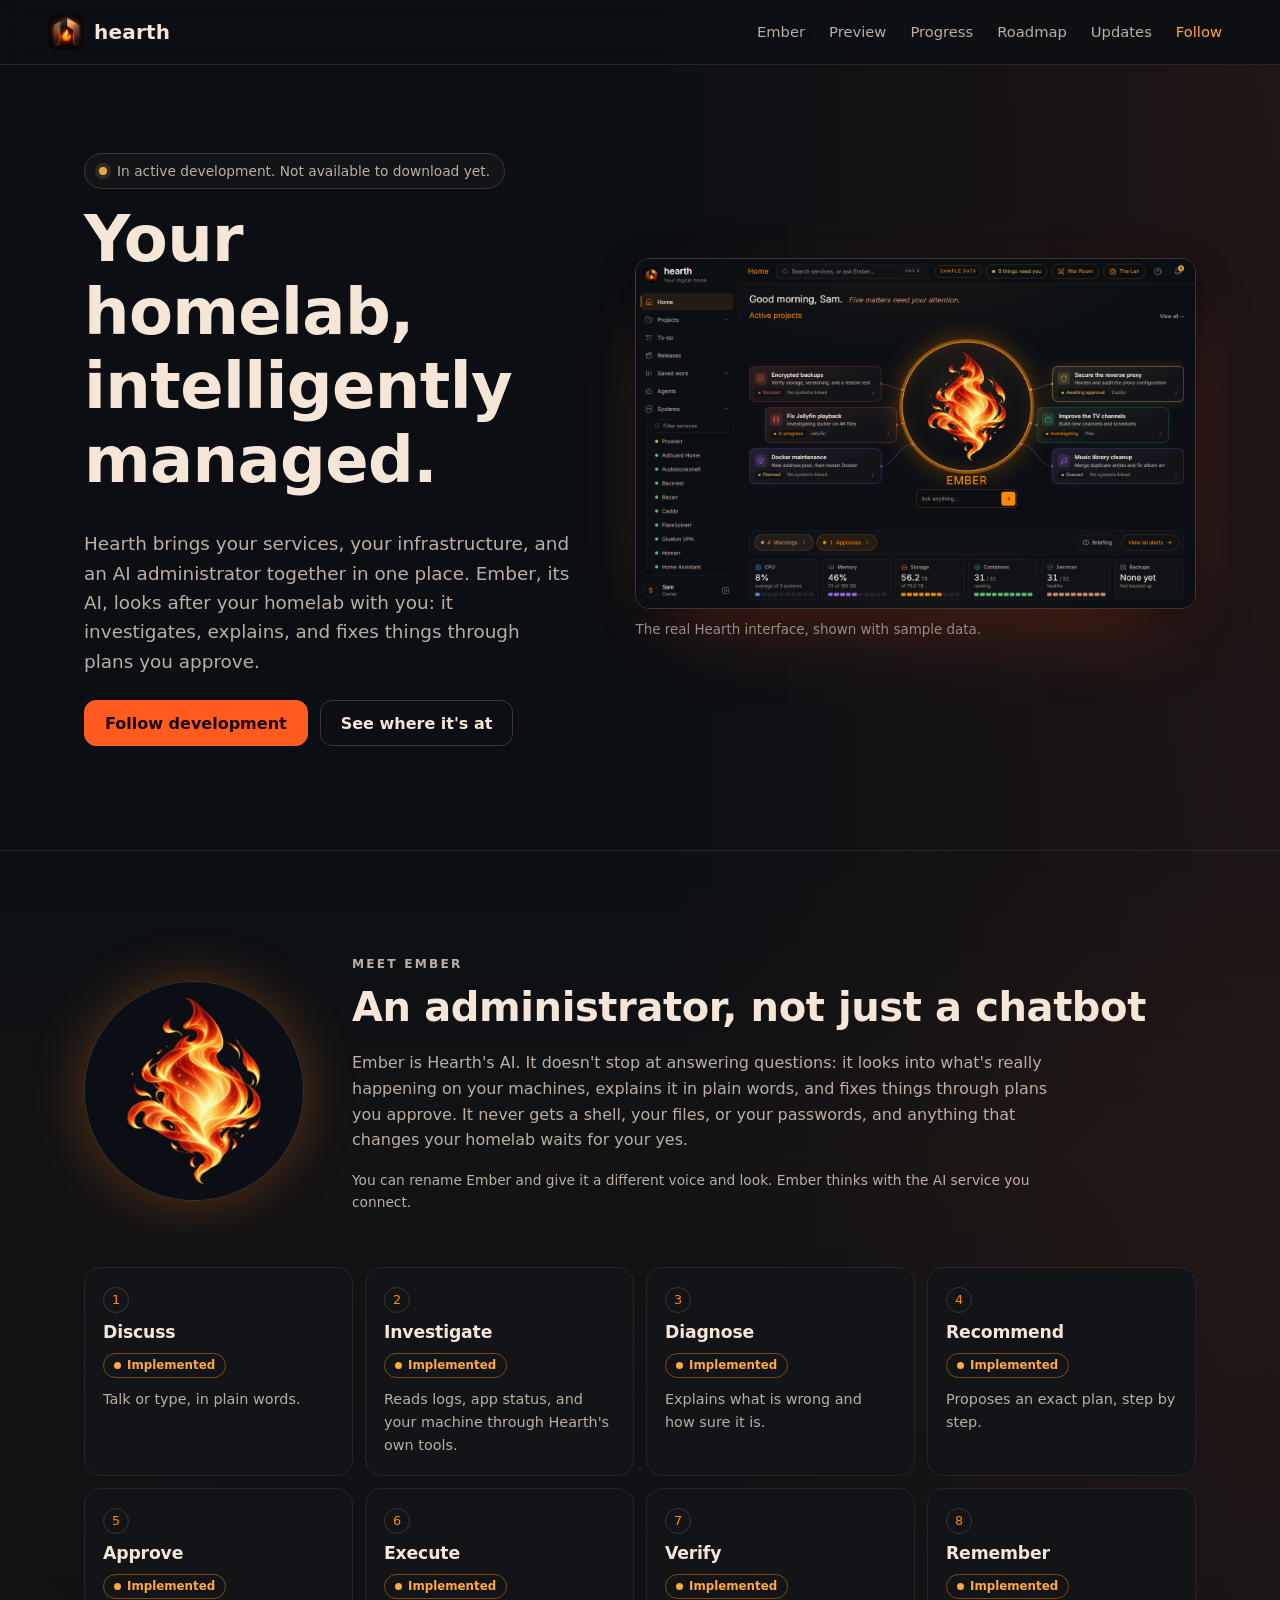
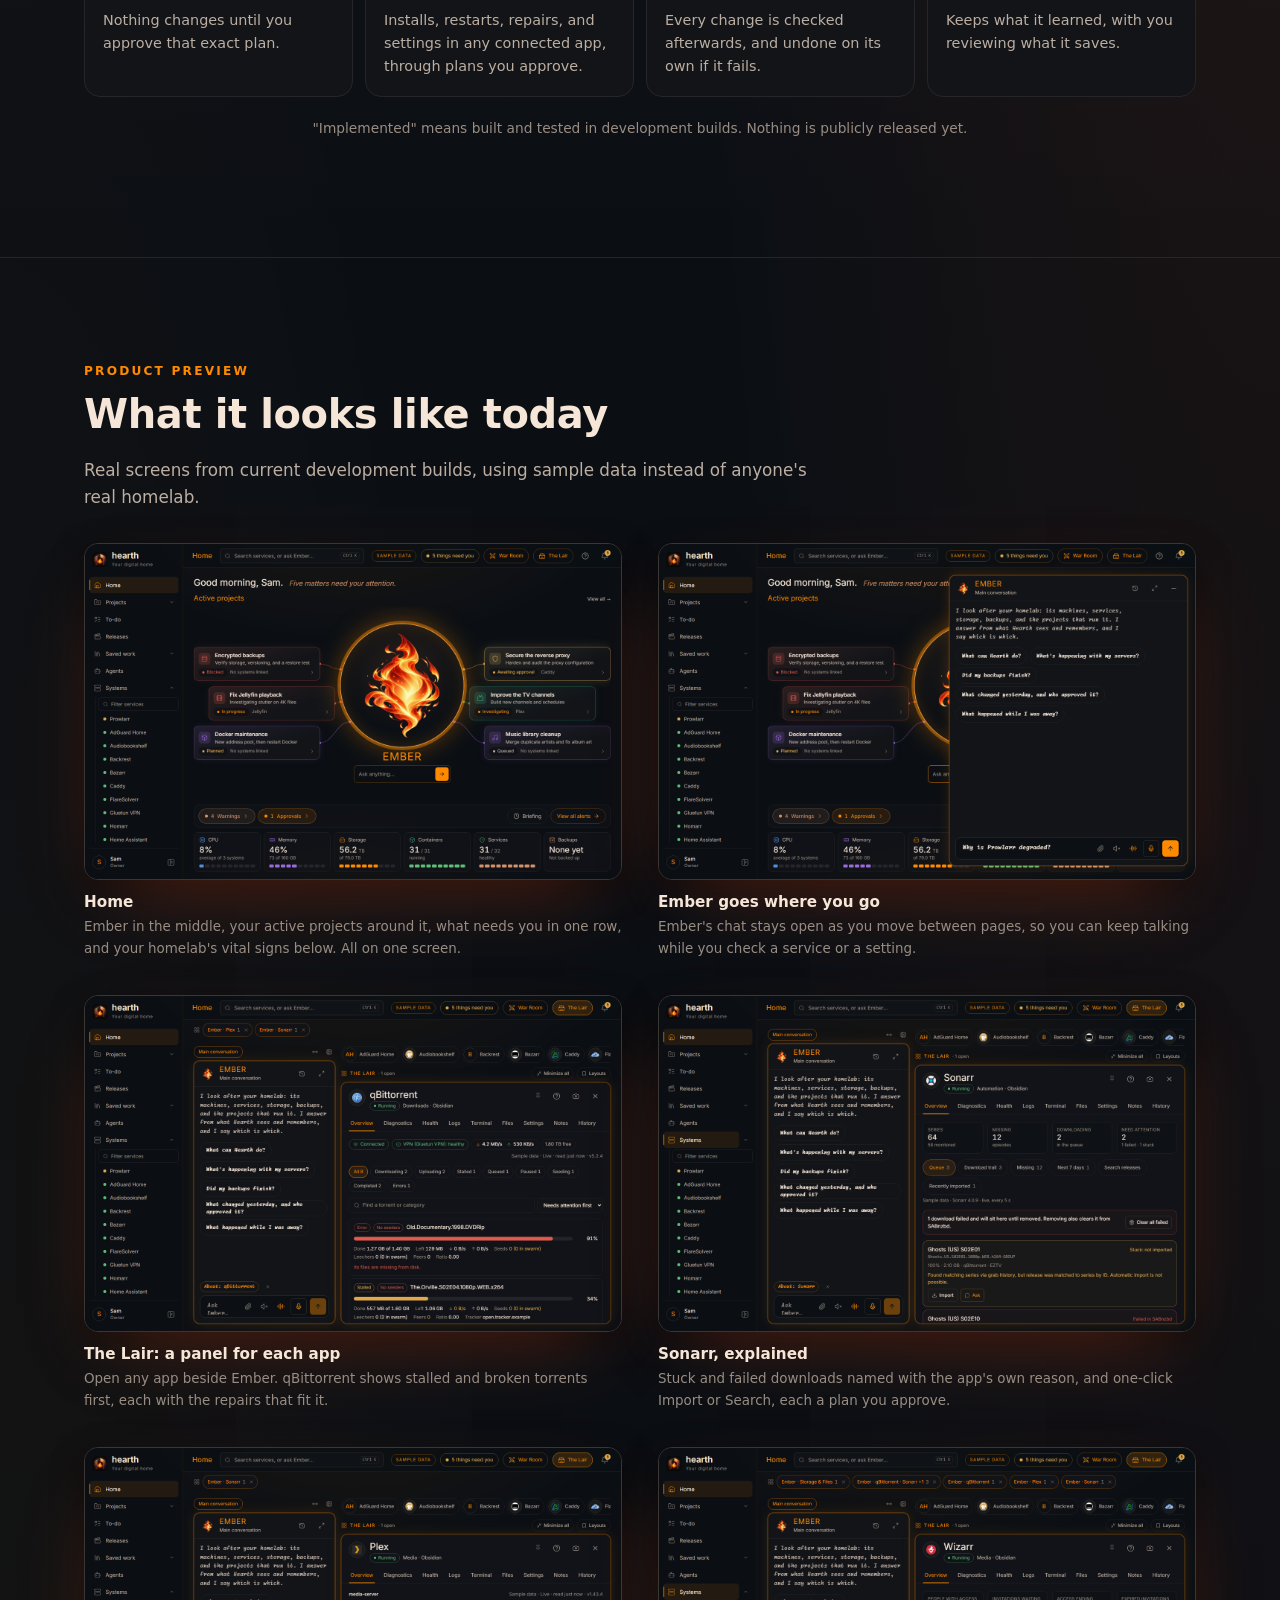
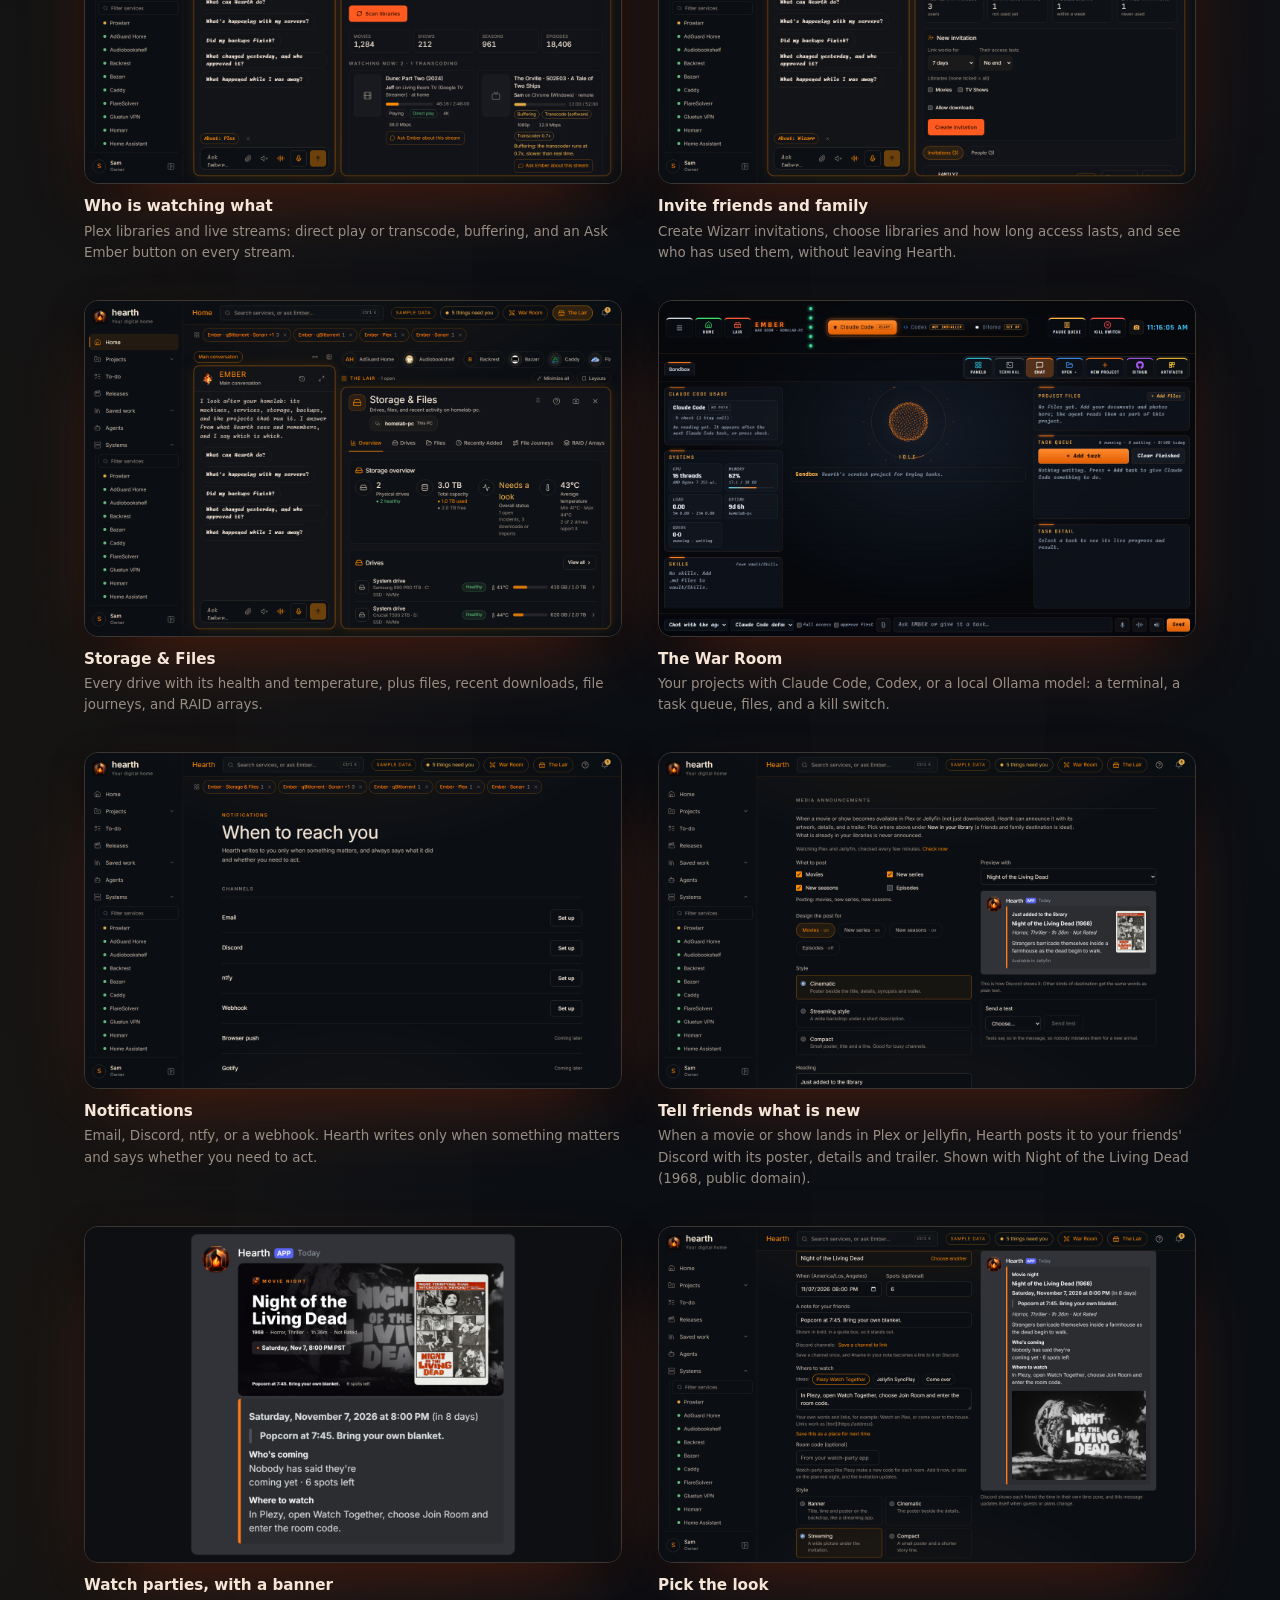
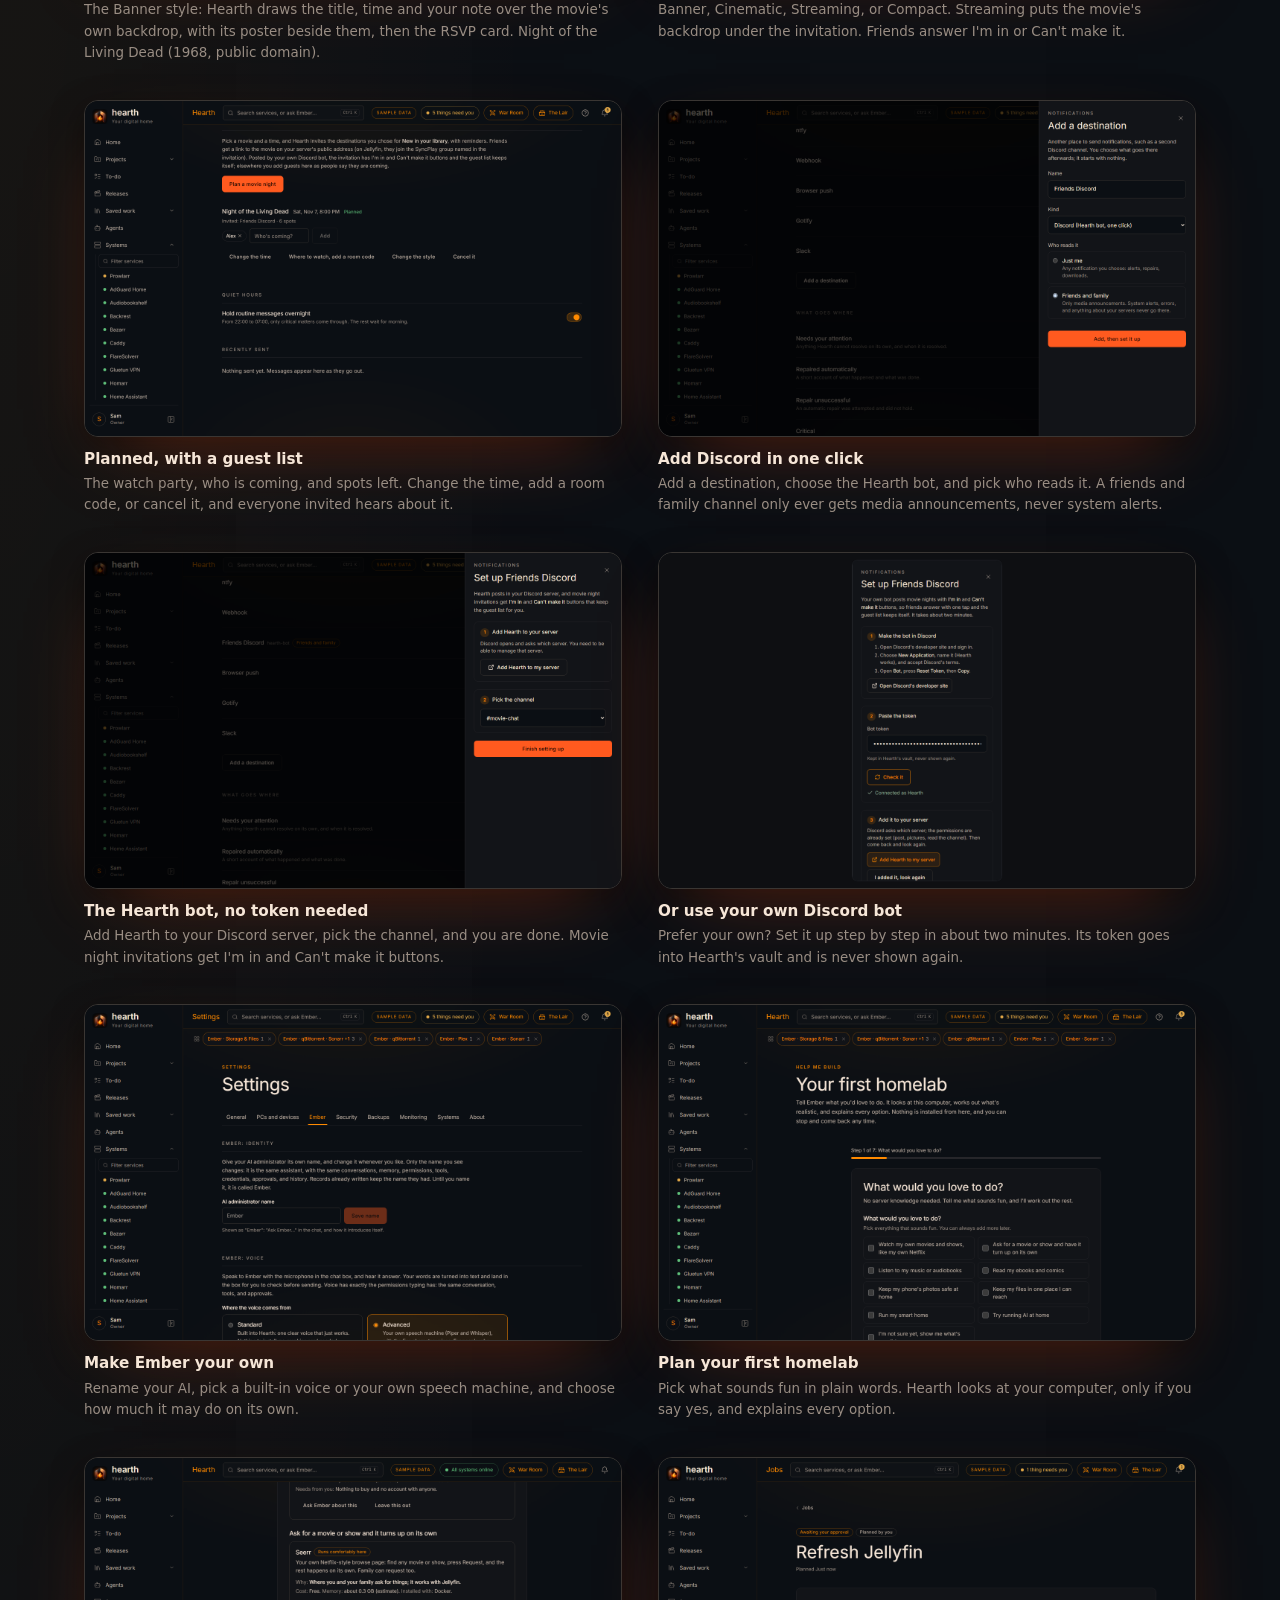
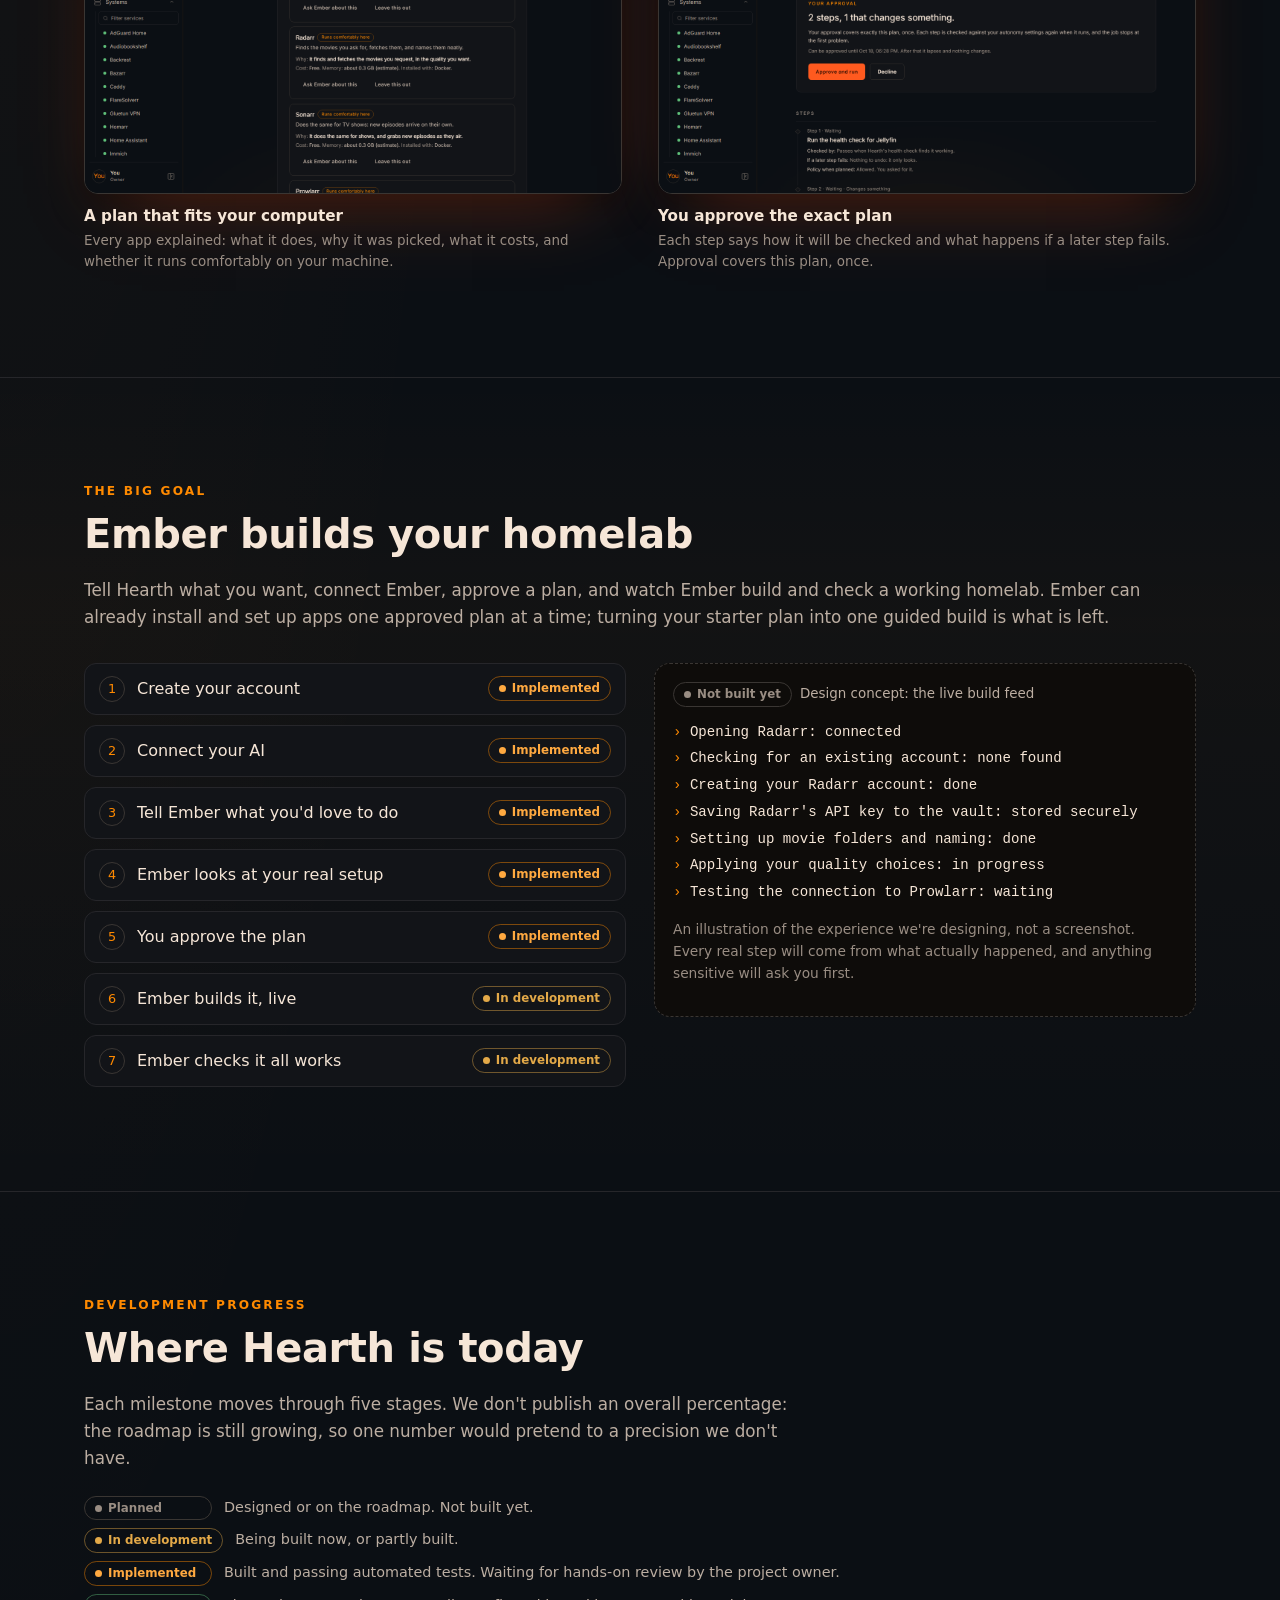
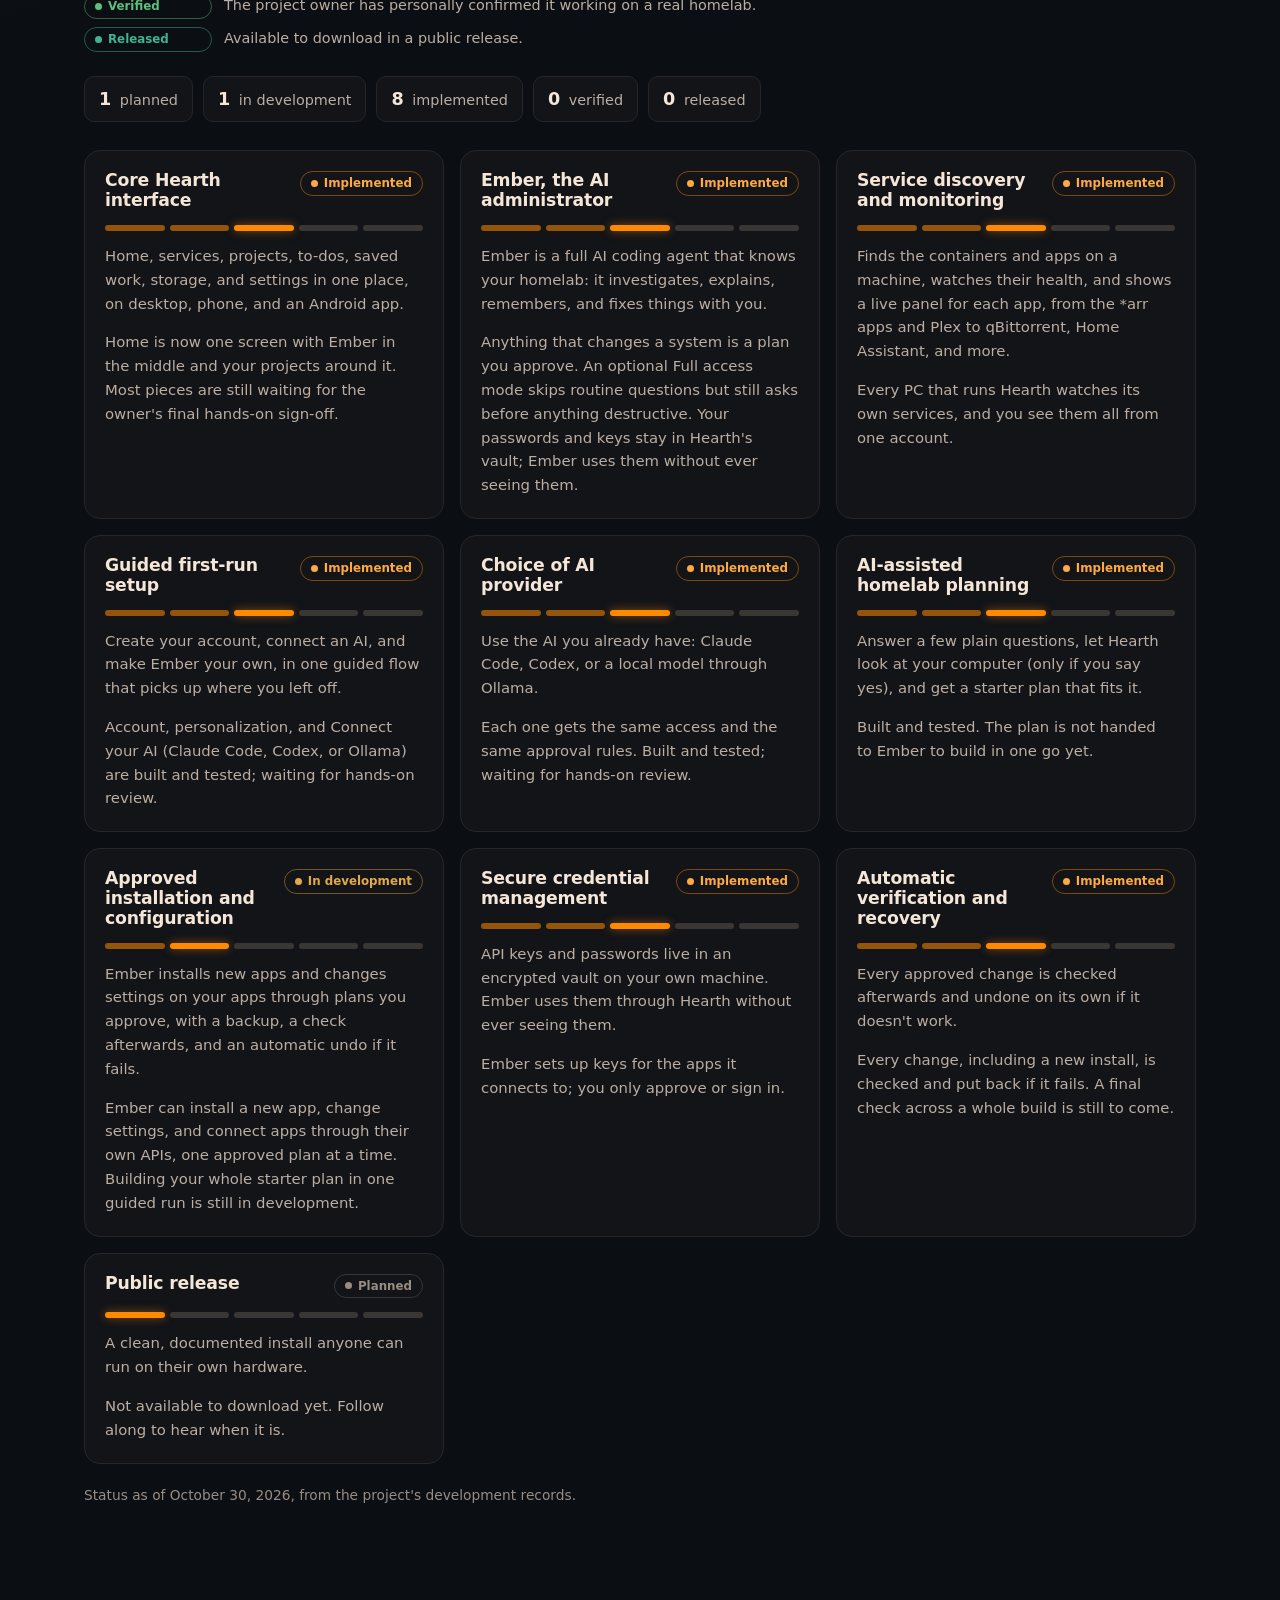
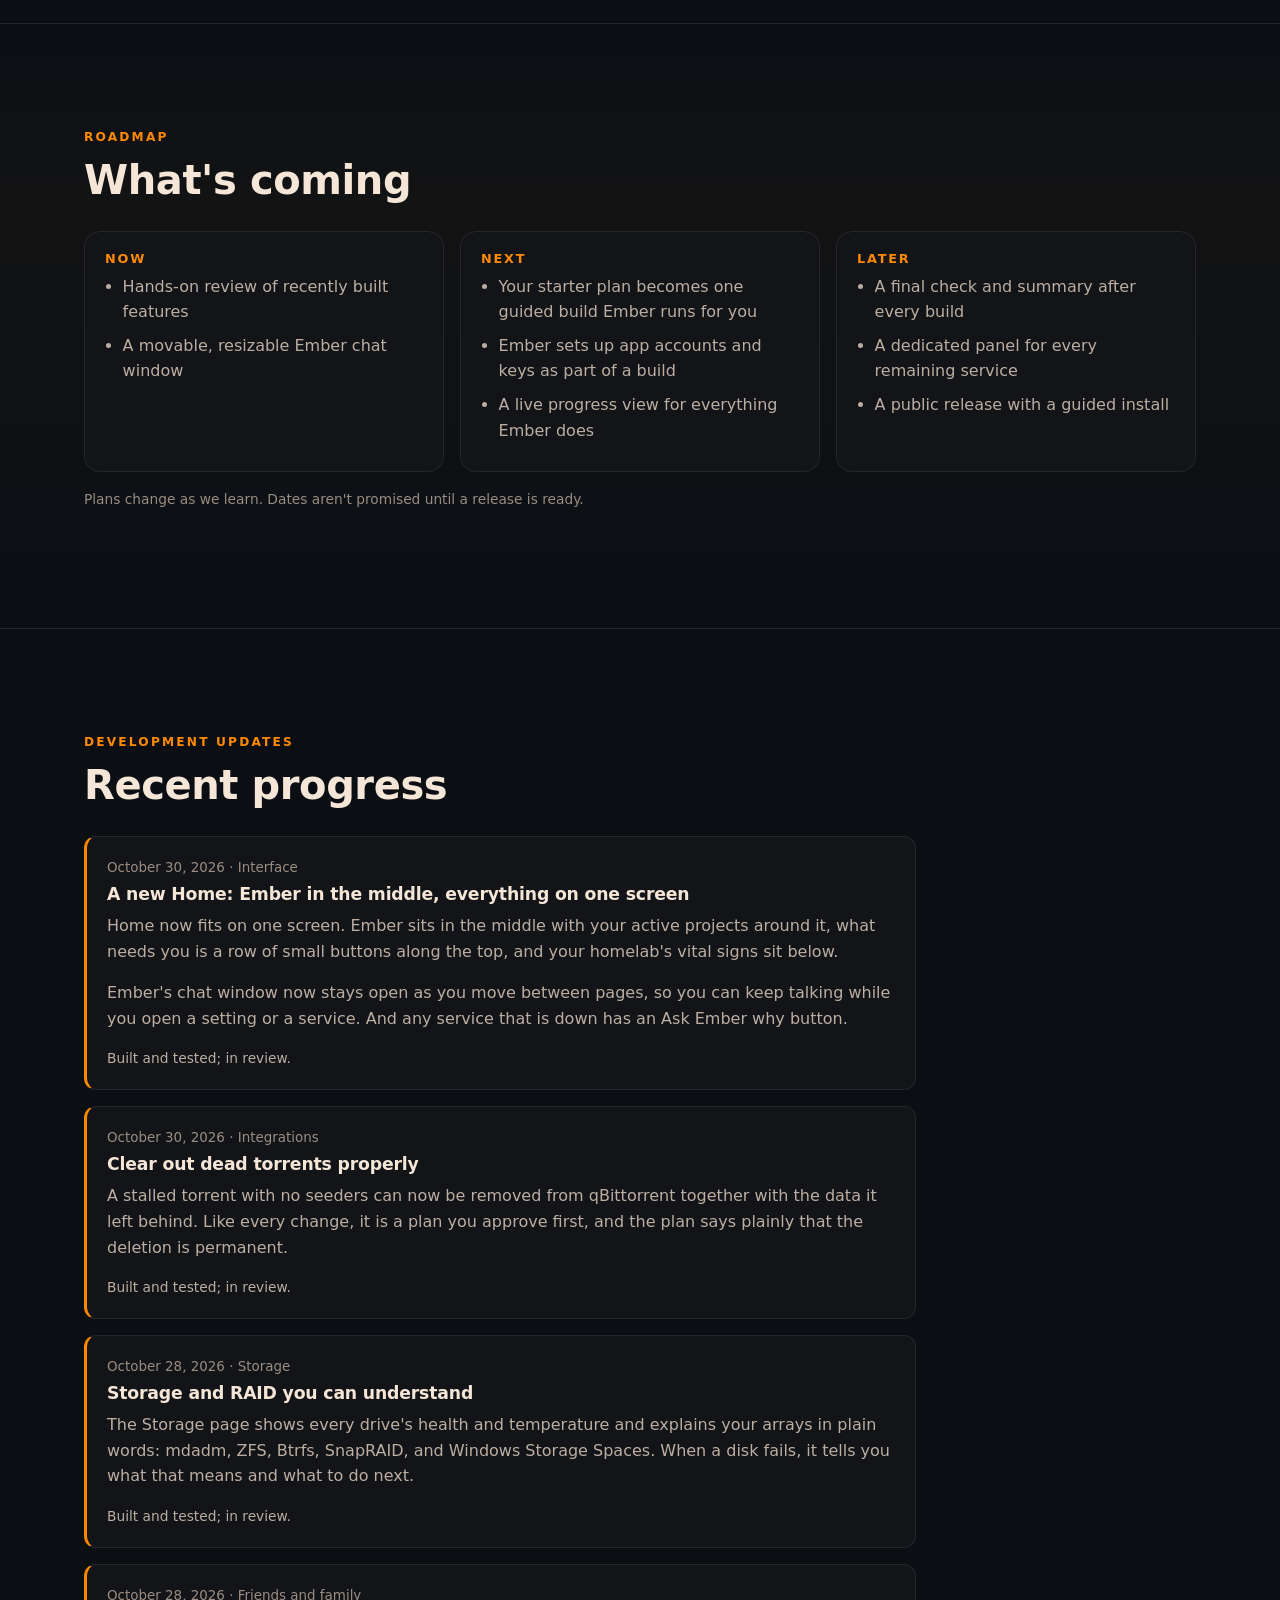
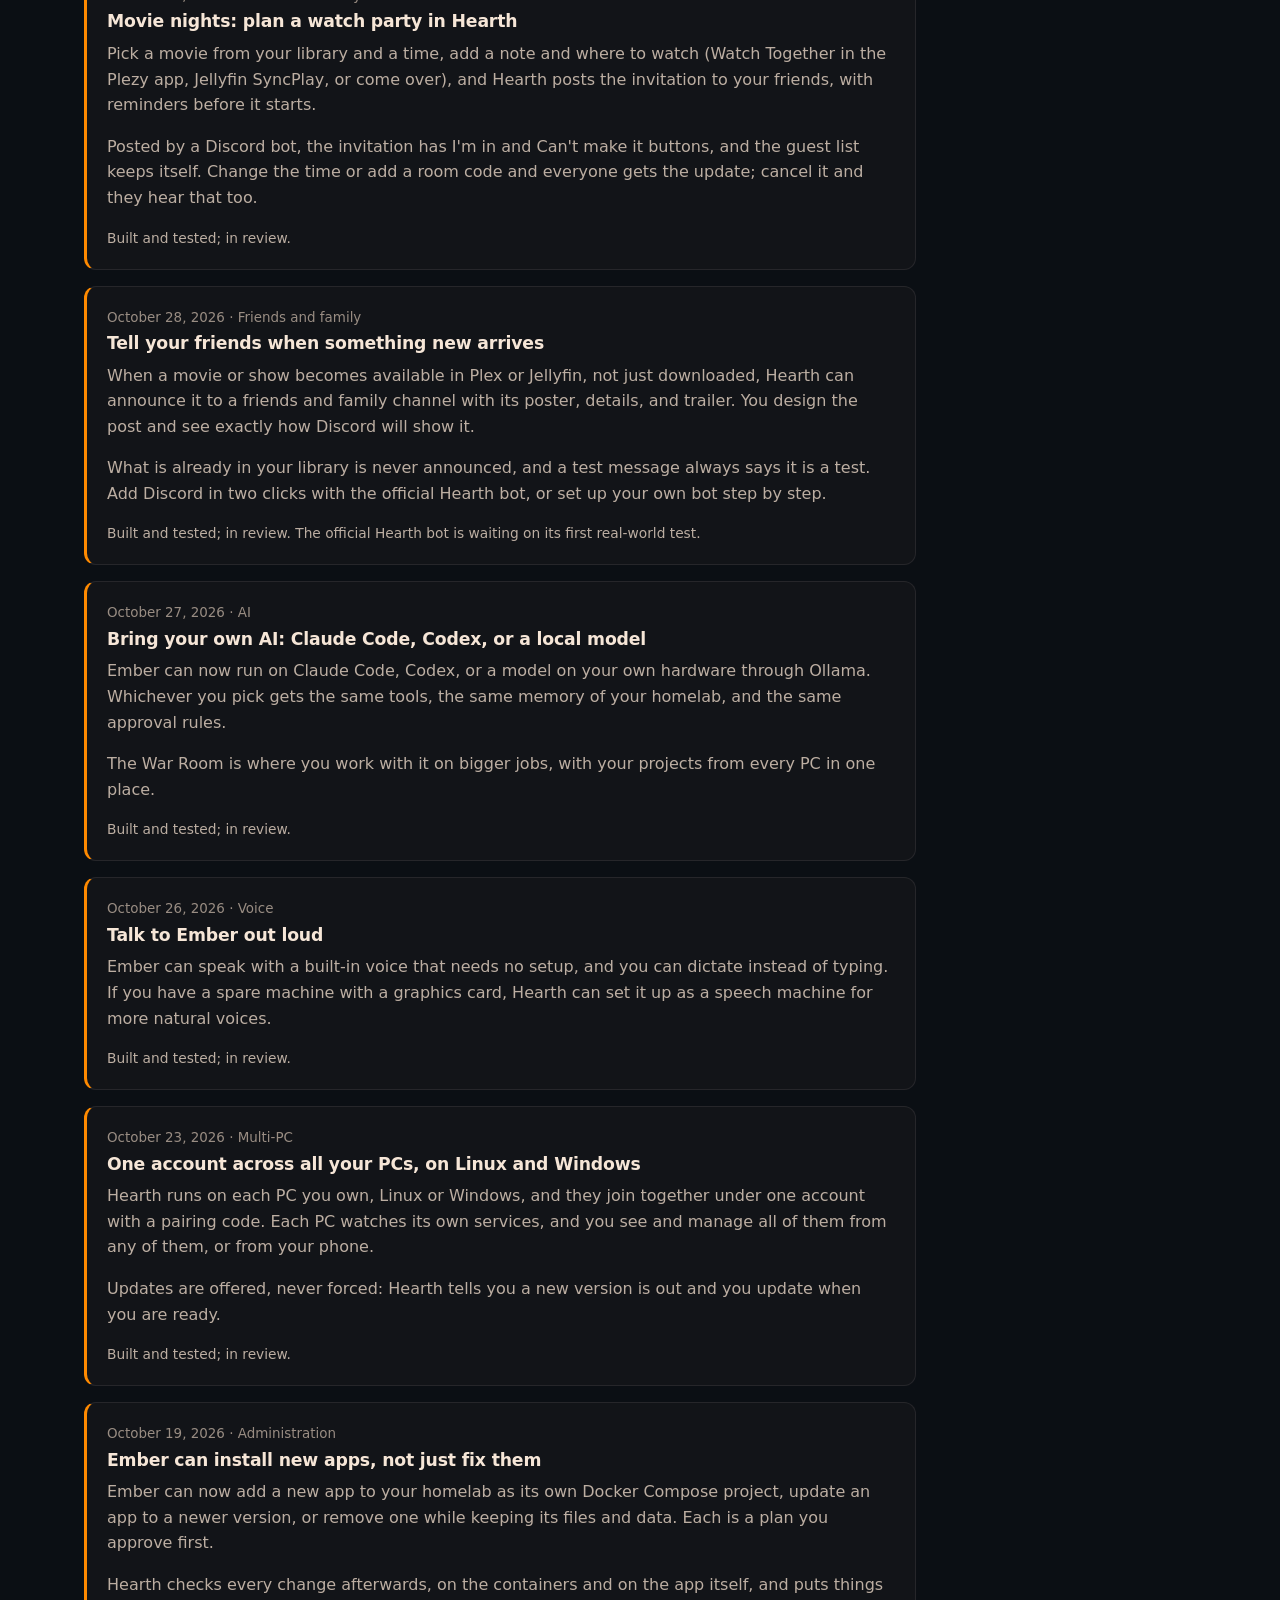
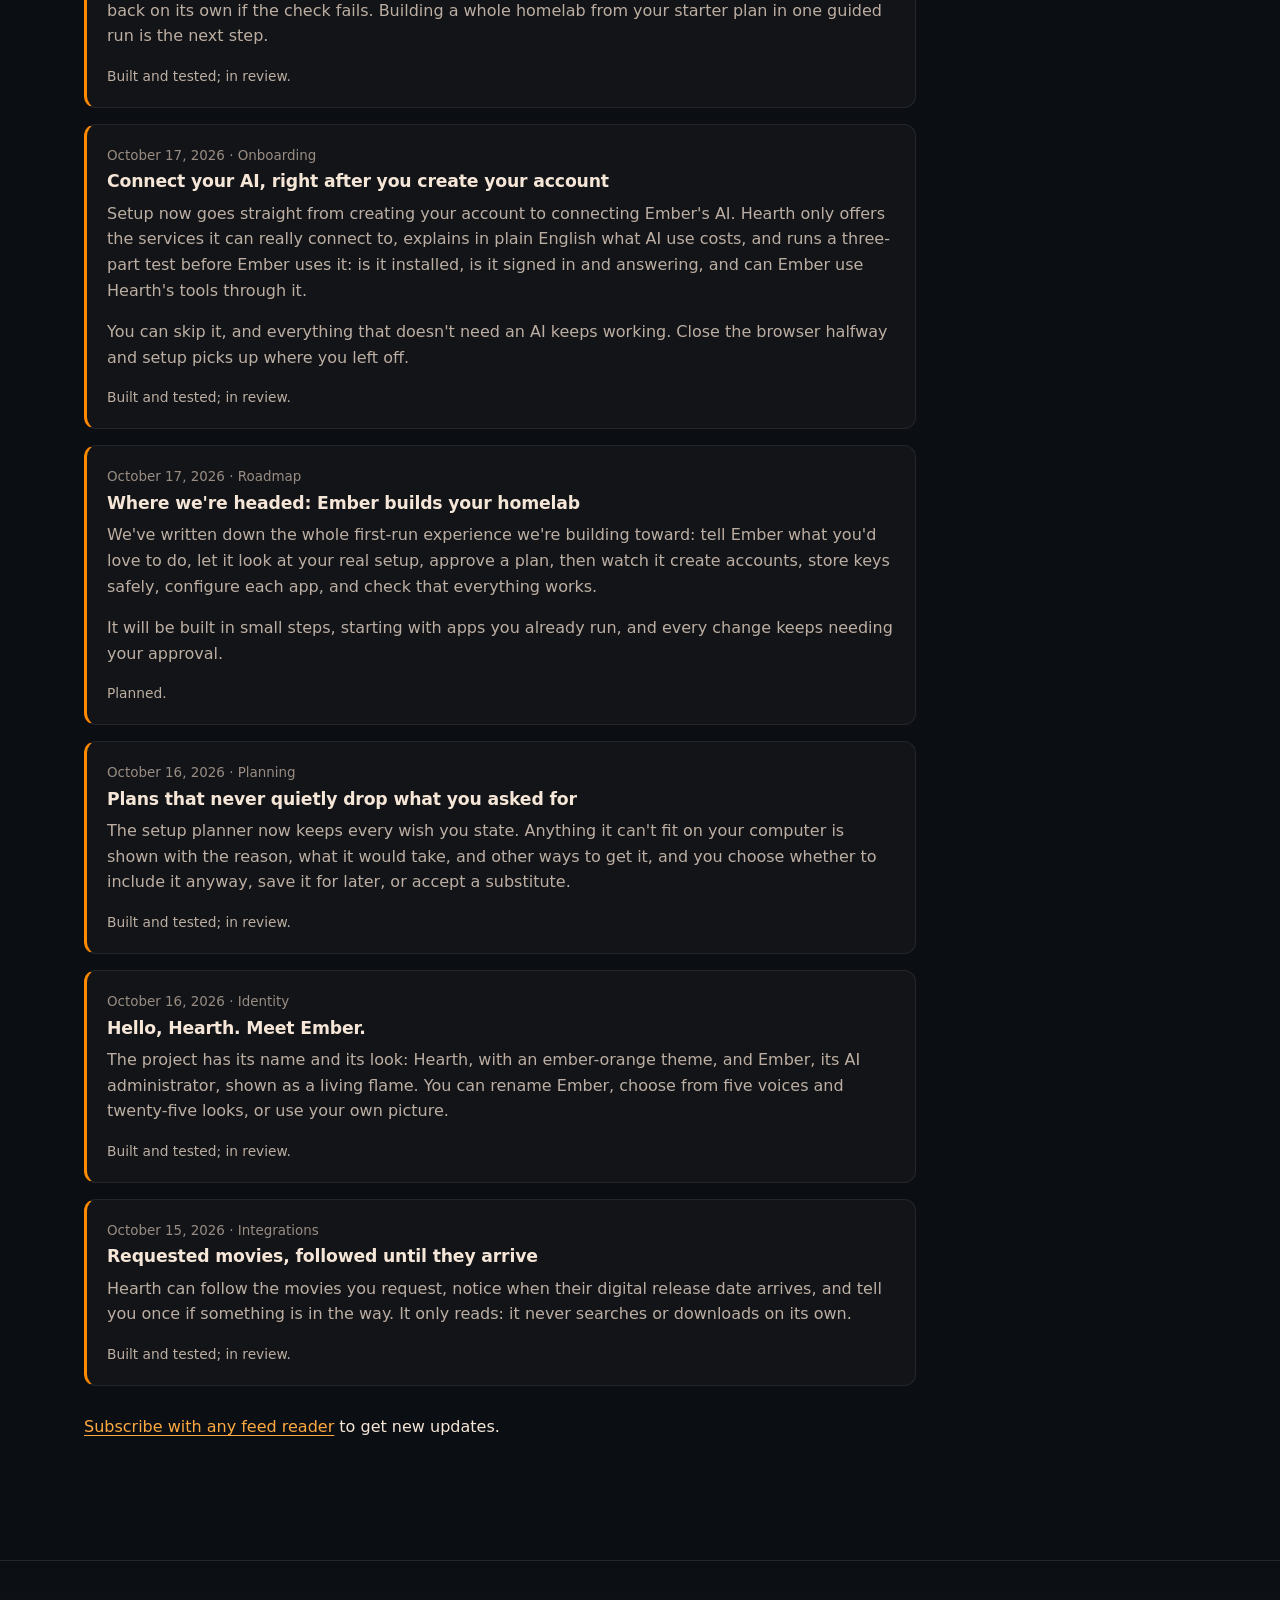
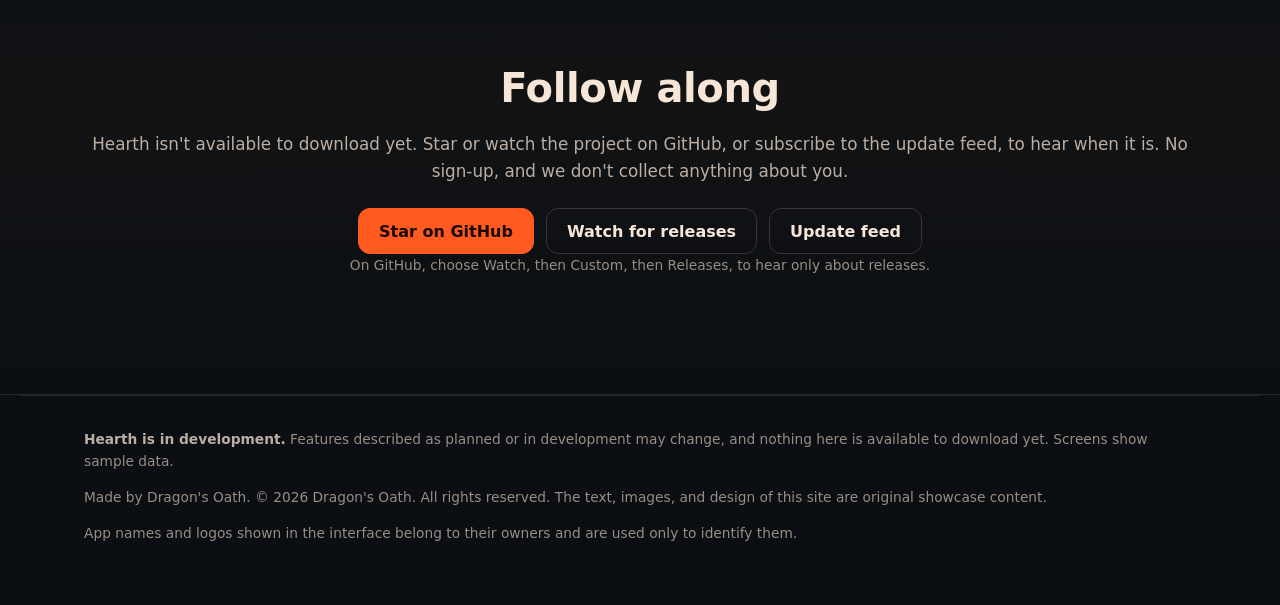
==== docs/index.html @ 2773d956 "Watch parties shown with a real movie: Night of the Living Dead (1968, public domain) Co-Authored-By" ====
<!doctype html>
<html lang="en">
<head>
<meta charset="utf-8">
<meta name="viewport" content="width=device-width, initial-scale=1">
<title>Hearth: Your homelab, intelligently managed.</title>
<meta name="description" content="Hearth brings your services, your infrastructure, and an AI administrator together in one place. Ember, its AI, looks after your homelab with you: it investigates, explains, and fixes things through plans you approve.">
<meta name="referrer" content="no-referrer">
<meta property="og:title" content="Hearth: Your homelab, intelligently managed.">
<meta property="og:description" content="Hearth brings your services, your infrastructure, and an AI administrator together in one place. Ember, its AI, looks after your homelab with you: it investigates, explains, and fixes things through plans you approve.">
<meta property="og:image" content="https://jpdexter101-lang.github.io/hearth-showcase/assets/shots/home.png">
<link rel="icon" href="assets/img/favicon.png">
<link rel="alternate" type="application/atom+xml" title="Hearth development updates" href="feed.xml">
<link rel="stylesheet" href="assets/site.css">

</head>
<body>
<a class="skip" href="#main">Skip to content</a>

<header class="top">
  <a class="brand" href="#top"><img src="assets/img/hearth-mark.png" alt="" width="36" height="36"><span>hearth</span></a>
  <nav aria-label="Sections">
    <a href="#ember">Ember</a><a href="#preview">Preview</a><a href="#progress">Progress</a><a href="#roadmap">Roadmap</a><a href="#updates">Updates</a><a href="#follow" class="nav-cta">Follow</a>
  </nav>
</header>

<main id="main">
<section class="hero" id="top">
  <div class="hero-text">
    <p class="status"><span class="dot" aria-hidden="true"></span>In active development. Not available to download yet.</p>
    <h1>Your homelab, intelligently managed.</h1>
    <p class="lead">Hearth brings your services, your infrastructure, and an AI administrator together in one place. Ember, its AI, looks after your homelab with you: it investigates, explains, and fixes things through plans you approve.</p>
    <div class="ctas">
      <a class="btn btn-primary" href="#follow">Follow development</a>
      <a class="btn" href="#progress">See where it's at</a>
    </div>
  </div>
  <figure class="hero-shot">
    <img src="assets/shots/home.png" alt="Hearth's Home page: Ember in the middle with active projects around it" width="1440" height="900">
    <figcaption>The real Hearth interface, shown with sample data.</figcaption>
  </figure>
</section>

<section class="band" id="ember" aria-labelledby="ember-h">
  <div class="ember-intro">
    <img src="assets/img/ember.webp" alt="Ember, shown as a living flame" width="220" height="220" class="ember-pic">
    <div>
      <p class="eyebrow">Meet Ember</p>
      <h2 id="ember-h">An administrator, not just a chatbot</h2>
      <p>Ember is Hearth's AI. It doesn't stop at answering questions: it looks into what's really happening on your machines, explains it in plain words, and fixes things through plans you approve. It never gets a shell, your files, or your passwords, and anything that changes your homelab waits for your yes.</p>
      <p class="fine">You can rename Ember and give it a different voice and look. Ember thinks with the AI service you connect.</p>
    </div>
  </div>
  <ol class="loop">
    <li><span class="n">1</span><h3>Discuss</h3><span class="chip chip-implemented">Implemented</span><p>Talk or type, in plain words.</p></li>
    <li><span class="n">2</span><h3>Investigate</h3><span class="chip chip-implemented">Implemented</span><p>Reads logs, app status, and your machine through Hearth&#39;s own tools.</p></li>
    <li><span class="n">3</span><h3>Diagnose</h3><span class="chip chip-implemented">Implemented</span><p>Explains what is wrong and how sure it is.</p></li>
    <li><span class="n">4</span><h3>Recommend</h3><span class="chip chip-implemented">Implemented</span><p>Proposes an exact plan, step by step.</p></li>
    <li><span class="n">5</span><h3>Approve</h3><span class="chip chip-implemented">Implemented</span><p>Nothing changes until you approve that exact plan.</p></li>
    <li><span class="n">6</span><h3>Execute</h3><span class="chip chip-implemented">Implemented</span><p>Installs, restarts, repairs, and settings in any connected app, through plans you approve.</p></li>
    <li><span class="n">7</span><h3>Verify</h3><span class="chip chip-implemented">Implemented</span><p>Every change is checked afterwards, and undone on its own if it fails.</p></li>
    <li><span class="n">8</span><h3>Remember</h3><span class="chip chip-implemented">Implemented</span><p>Keeps what it learned, with you reviewing what it saves.</p></li>
  </ol>
  <p class="fine center">"Implemented" means built and tested in development builds. Nothing is publicly released yet.</p>
</section>

<section id="preview" aria-labelledby="preview-h">
  <p class="eyebrow">Product preview</p>
  <h2 id="preview-h">What it looks like today</h2>
  <p class="sub">Real screens from current development builds, using sample data instead of anyone's real homelab.</p>
  <div class="shots">
    <figure class="shot"><a href="assets/shots/home.png"><img src="assets/shots/home.png" alt="Home: Ember in the middle, your active projects around it, what needs you in one row, and your homelab&#39;s vital signs below. All on one screen." width="1440" height="900" loading="lazy"></a><figcaption><strong>Home</strong> Ember in the middle, your active projects around it, what needs you in one row, and your homelab&#39;s vital signs below. All on one screen.</figcaption></figure>
    <figure class="shot"><a href="assets/shots/home-ember.png"><img src="assets/shots/home-ember.png" alt="Ember goes where you go: Ember&#39;s chat stays open as you move between pages, so you can keep talking while you check a service or a setting." width="1440" height="900" loading="lazy"></a><figcaption><strong>Ember goes where you go</strong> Ember&#39;s chat stays open as you move between pages, so you can keep talking while you check a service or a setting.</figcaption></figure>
    <figure class="shot"><a href="assets/shots/panel-qbittorrent.png"><img src="assets/shots/panel-qbittorrent.png" alt="The Lair: a panel for each app: Open any app beside Ember. qBittorrent shows stalled and broken torrents first, each with the repairs that fit it." width="1440" height="900" loading="lazy"></a><figcaption><strong>The Lair: a panel for each app</strong> Open any app beside Ember. qBittorrent shows stalled and broken torrents first, each with the repairs that fit it.</figcaption></figure>
    <figure class="shot"><a href="assets/shots/panel-sonarr.png"><img src="assets/shots/panel-sonarr.png" alt="Sonarr, explained: Stuck and failed downloads named with the app&#39;s own reason, and one-click Import or Search, each a plan you approve." width="1440" height="900" loading="lazy"></a><figcaption><strong>Sonarr, explained</strong> Stuck and failed downloads named with the app&#39;s own reason, and one-click Import or Search, each a plan you approve.</figcaption></figure>
    <figure class="shot"><a href="assets/shots/panel-plex.png"><img src="assets/shots/panel-plex.png" alt="Who is watching what: Plex libraries and live streams: direct play or transcode, buffering, and an Ask Ember button on every stream." width="1440" height="900" loading="lazy"></a><figcaption><strong>Who is watching what</strong> Plex libraries and live streams: direct play or transcode, buffering, and an Ask Ember button on every stream.</figcaption></figure>
    <figure class="shot"><a href="assets/shots/wizarr.png"><img src="assets/shots/wizarr.png" alt="Invite friends and family: Create Wizarr invitations, choose libraries and how long access lasts, and see who has used them, without leaving Hearth." width="1440" height="900" loading="lazy"></a><figcaption><strong>Invite friends and family</strong> Create Wizarr invitations, choose libraries and how long access lasts, and see who has used them, without leaving Hearth.</figcaption></figure>
    <figure class="shot"><a href="assets/shots/storage.png"><img src="assets/shots/storage.png" alt="Storage &amp; Files: Every drive with its health and temperature, plus files, recent downloads, file journeys, and RAID arrays." width="1440" height="900" loading="lazy"></a><figcaption><strong>Storage &amp; Files</strong> Every drive with its health and temperature, plus files, recent downloads, file journeys, and RAID arrays.</figcaption></figure>
    <figure class="shot"><a href="assets/shots/war-room.png"><img src="assets/shots/war-room.png" alt="The War Room: Your projects with Claude Code, Codex, or a local Ollama model: a terminal, a task queue, files, and a kill switch." width="1440" height="900" loading="lazy"></a><figcaption><strong>The War Room</strong> Your projects with Claude Code, Codex, or a local Ollama model: a terminal, a task queue, files, and a kill switch.</figcaption></figure>
    <figure class="shot"><a href="assets/shots/notifications.png"><img src="assets/shots/notifications.png" alt="Notifications: Email, Discord, ntfy, or a webhook. Hearth writes only when something matters and says whether you need to act." width="1440" height="900" loading="lazy"></a><figcaption><strong>Notifications</strong> Email, Discord, ntfy, or a webhook. Hearth writes only when something matters and says whether you need to act.</figcaption></figure>
    <figure class="shot"><a href="assets/shots/announce.png"><img src="assets/shots/announce.png" alt="Tell friends what is new: When a movie or show lands in Plex or Jellyfin, Hearth posts it to your friends&#39; Discord with its poster, details and trailer. Shown with Night of the Living Dead (1968, public domain)." width="1440" height="900" loading="lazy"></a><figcaption><strong>Tell friends what is new</strong> When a movie or show lands in Plex or Jellyfin, Hearth posts it to your friends&#39; Discord with its poster, details and trailer. Shown with Night of the Living Dead (1968, public domain).</figcaption></figure>
    <figure class="shot"><a href="assets/shots/movie-night-banner.png"><img src="assets/shots/movie-night-banner.png" alt="Watch parties, with a banner: The Banner style: Hearth draws the title, time and your note over the movie&#39;s own backdrop, with its poster beside them, then the RSVP card. Night of the Living Dead (1968, public domain)." width="1440" height="900" loading="lazy"></a><figcaption><strong>Watch parties, with a banner</strong> The Banner style: Hearth draws the title, time and your note over the movie&#39;s own backdrop, with its poster beside them, then the RSVP card. Night of the Living Dead (1968, public domain).</figcaption></figure>
    <figure class="shot"><a href="assets/shots/movie-night-streaming.png"><img src="assets/shots/movie-night-streaming.png" alt="Pick the look: Banner, Cinematic, Streaming, or Compact. Streaming puts the movie&#39;s backdrop under the invitation. Friends answer I&#39;m in or Can&#39;t make it." width="1440" height="900" loading="lazy"></a><figcaption><strong>Pick the look</strong> Banner, Cinematic, Streaming, or Compact. Streaming puts the movie&#39;s backdrop under the invitation. Friends answer I&#39;m in or Can&#39;t make it.</figcaption></figure>
    <figure class="shot"><a href="assets/shots/movie-night-posted.png"><img src="assets/shots/movie-night-posted.png" alt="Planned, with a guest list: The watch party, who is coming, and spots left. Change the time, add a room code, or cancel it, and everyone invited hears about it." width="1440" height="900" loading="lazy"></a><figcaption><strong>Planned, with a guest list</strong> The watch party, who is coming, and spots left. Change the time, add a room code, or cancel it, and everyone invited hears about it.</figcaption></figure>
    <figure class="shot"><a href="assets/shots/hearth-bot-add.png"><img src="assets/shots/hearth-bot-add.png" alt="Add Discord in one click: Add a destination, choose the Hearth bot, and pick who reads it. A friends and family channel only ever gets media announcements, never system alerts." width="1440" height="900" loading="lazy"></a><figcaption><strong>Add Discord in one click</strong> Add a destination, choose the Hearth bot, and pick who reads it. A friends and family channel only ever gets media announcements, never system alerts.</figcaption></figure>
    <figure class="shot"><a href="assets/shots/hearth-bot-setup.png"><img src="assets/shots/hearth-bot-setup.png" alt="The Hearth bot, no token needed: Add Hearth to your Discord server, pick the channel, and you are done. Movie night invitations get I&#39;m in and Can&#39;t make it buttons." width="1440" height="900" loading="lazy"></a><figcaption><strong>The Hearth bot, no token needed</strong> Add Hearth to your Discord server, pick the channel, and you are done. Movie night invitations get I&#39;m in and Can&#39;t make it buttons.</figcaption></figure>
    <figure class="shot"><a href="assets/shots/discord-bot.png"><img src="assets/shots/discord-bot.png" alt="Or use your own Discord bot: Prefer your own? Set it up step by step in about two minutes. Its token goes into Hearth&#39;s vault and is never shown again." width="1440" height="900" loading="lazy"></a><figcaption><strong>Or use your own Discord bot</strong> Prefer your own? Set it up step by step in about two minutes. Its token goes into Hearth&#39;s vault and is never shown again.</figcaption></figure>
    <figure class="shot"><a href="assets/shots/settings-ember.png"><img src="assets/shots/settings-ember.png" alt="Make Ember your own: Rename your AI, pick a built-in voice or your own speech machine, and choose how much it may do on its own." width="1440" height="900" loading="lazy"></a><figcaption><strong>Make Ember your own</strong> Rename your AI, pick a built-in voice or your own speech machine, and choose how much it may do on its own.</figcaption></figure>
    <figure class="shot"><a href="assets/shots/plan.png"><img src="assets/shots/plan.png" alt="Plan your first homelab: Pick what sounds fun in plain words. Hearth looks at your computer, only if you say yes, and explains every option." width="1440" height="900" loading="lazy"></a><figcaption><strong>Plan your first homelab</strong> Pick what sounds fun in plain words. Hearth looks at your computer, only if you say yes, and explains every option.</figcaption></figure>
    <figure class="shot"><a href="assets/shots/plan-6-plan.png"><img src="assets/shots/plan-6-plan.png" alt="A plan that fits your computer: Every app explained: what it does, why it was picked, what it costs, and whether it runs comfortably on your machine." width="1440" height="900" loading="lazy"></a><figcaption><strong>A plan that fits your computer</strong> Every app explained: what it does, why it was picked, what it costs, and whether it runs comfortably on your machine.</figcaption></figure>
    <figure class="shot"><a href="assets/shots/job-review.png"><img src="assets/shots/job-review.png" alt="You approve the exact plan: Each step says how it will be checked and what happens if a later step fails. Approval covers this plan, once." width="1440" height="900" loading="lazy"></a><figcaption><strong>You approve the exact plan</strong> Each step says how it will be checked and what happens if a later step fails. Approval covers this plan, once.</figcaption></figure>
  </div>
</section>

<section class="band" id="build" aria-labelledby="build-h">
  <p class="eyebrow">The big goal</p>
  <h2 id="build-h">Ember builds your homelab</h2>
  <p class="sub">Tell Hearth what you want, connect Ember, approve a plan, and watch Ember build and check a working homelab. Ember can already install and set up apps one approved plan at a time; turning your starter plan into one guided build is what is left.</p>
  <div class="build-grid">
    <ol class="journey">
      <li><span class="n">1</span><span class="t">Create your account</span><span class="chip chip-implemented">Implemented</span></li>
      <li><span class="n">2</span><span class="t">Connect your AI</span><span class="chip chip-implemented">Implemented</span></li>
      <li><span class="n">3</span><span class="t">Tell Ember what you&#39;d love to do</span><span class="chip chip-implemented">Implemented</span></li>
      <li><span class="n">4</span><span class="t">Ember looks at your real setup</span><span class="chip chip-implemented">Implemented</span></li>
      <li><span class="n">5</span><span class="t">You approve the plan</span><span class="chip chip-implemented">Implemented</span></li>
      <li><span class="n">6</span><span class="t">Ember builds it, live</span><span class="chip chip-in-development">In development</span></li>
      <li><span class="n">7</span><span class="t">Ember checks it all works</span><span class="chip chip-in-development">In development</span></li>
    </ol>
    <figure class="concept">
      <figcaption><span class="chip chip-planned">Not built yet</span> Design concept: the live build feed</figcaption>
      <ul><li>Opening Radarr: connected</li><li>Checking for an existing account: none found</li><li>Creating your Radarr account: done</li><li>Saving Radarr&#39;s API key to the vault: stored securely</li><li>Setting up movie folders and naming: done</li><li>Applying your quality choices: in progress</li><li>Testing the connection to Prowlarr: waiting</li></ul>
      <p class="fine">An illustration of the experience we're designing, not a screenshot. Every real step will come from what actually happened, and anything sensitive will ask you first.</p>
    </figure>
  </div>
</section>

<section id="progress" aria-labelledby="progress-h">
  <p class="eyebrow">Development progress</p>
  <h2 id="progress-h">Where Hearth is today</h2>
  <p class="sub">Each milestone moves through five stages. We don't publish an overall percentage: the roadmap is still growing, so one number would pretend to a precision we don't have.</p>
  <ul class="legend"><li><span class="chip chip-planned">Planned</span> Designed or on the roadmap. Not built yet.</li><li><span class="chip chip-in-development">In development</span> Being built now, or partly built.</li><li><span class="chip chip-implemented">Implemented</span> Built and passing automated tests. Waiting for hands-on review by the project owner.</li><li><span class="chip chip-verified">Verified</span> The project owner has personally confirmed it working on a real homelab.</li><li><span class="chip chip-released">Released</span> Available to download in a public release.</li></ul>
  <ul class="counts" aria-label="Milestones by stage"><li><strong>1</strong> planned</li><li><strong>1</strong> in development</li><li><strong>8</strong> implemented</li><li><strong>0</strong> verified</li><li><strong>0</strong> released</li></ul>
  <div class="cards">
    <article class="card"><header><h3>Core Hearth interface</h3><span class="chip chip-implemented">Implemented</span></header><ol class="track" aria-label="Stage: Implemented"><li class="done"><span class="sr-only">Planned</span></li><li class="done"><span class="sr-only">In development</span></li><li class="now"><span class="sr-only">Implemented (current)</span></li><li class=""><span class="sr-only">Verified</span></li><li class=""><span class="sr-only">Released</span></li></ol><p>Home, services, projects, to-dos, saved work, storage, and settings in one place, on desktop, phone, and an Android app.</p><p class="fine">Home is now one screen with Ember in the middle and your projects around it. Most pieces are still waiting for the owner&#39;s final hands-on sign-off.</p></article>
    <article class="card"><header><h3>Ember, the AI administrator</h3><span class="chip chip-implemented">Implemented</span></header><ol class="track" aria-label="Stage: Implemented"><li class="done"><span class="sr-only">Planned</span></li><li class="done"><span class="sr-only">In development</span></li><li class="now"><span class="sr-only">Implemented (current)</span></li><li class=""><span class="sr-only">Verified</span></li><li class=""><span class="sr-only">Released</span></li></ol><p>Ember is a full AI coding agent that knows your homelab: it investigates, explains, remembers, and fixes things with you.</p><p class="fine">Anything that changes a system is a plan you approve. An optional Full access mode skips routine questions but still asks before anything destructive. Your passwords and keys stay in Hearth&#39;s vault; Ember uses them without ever seeing them.</p></article>
    <article class="card"><header><h3>Service discovery and monitoring</h3><span class="chip chip-implemented">Implemented</span></header><ol class="track" aria-label="Stage: Implemented"><li class="done"><span class="sr-only">Planned</span></li><li class="done"><span class="sr-only">In development</span></li><li class="now"><span class="sr-only">Implemented (current)</span></li><li class=""><span class="sr-only">Verified</span></li><li class=""><span class="sr-only">Released</span></li></ol><p>Finds the containers and apps on a machine, watches their health, and shows a live panel for each app, from the *arr apps and Plex to qBittorrent, Home Assistant, and more.</p><p class="fine">Every PC that runs Hearth watches its own services, and you see them all from one account.</p></article>
    <article class="card"><header><h3>Guided first-run setup</h3><span class="chip chip-implemented">Implemented</span></header><ol class="track" aria-label="Stage: Implemented"><li class="done"><span class="sr-only">Planned</span></li><li class="done"><span class="sr-only">In development</span></li><li class="now"><span class="sr-only">Implemented (current)</span></li><li class=""><span class="sr-only">Verified</span></li><li class=""><span class="sr-only">Released</span></li></ol><p>Create your account, connect an AI, and make Ember your own, in one guided flow that picks up where you left off.</p><p class="fine">Account, personalization, and Connect your AI (Claude Code, Codex, or Ollama) are built and tested; waiting for hands-on review.</p></article>
    <article class="card"><header><h3>Choice of AI provider</h3><span class="chip chip-implemented">Implemented</span></header><ol class="track" aria-label="Stage: Implemented"><li class="done"><span class="sr-only">Planned</span></li><li class="done"><span class="sr-only">In development</span></li><li class="now"><span class="sr-only">Implemented (current)</span></li><li class=""><span class="sr-only">Verified</span></li><li class=""><span class="sr-only">Released</span></li></ol><p>Use the AI you already have: Claude Code, Codex, or a local model through Ollama.</p><p class="fine">Each one gets the same access and the same approval rules. Built and tested; waiting for hands-on review.</p></article>
    <article class="card"><header><h3>AI-assisted homelab planning</h3><span class="chip chip-implemented">Implemented</span></header><ol class="track" aria-label="Stage: Implemented"><li class="done"><span class="sr-only">Planned</span></li><li class="done"><span class="sr-only">In development</span></li><li class="now"><span class="sr-only">Implemented (current)</span></li><li class=""><span class="sr-only">Verified</span></li><li class=""><span class="sr-only">Released</span></li></ol><p>Answer a few plain questions, let Hearth look at your computer (only if you say yes), and get a starter plan that fits it.</p><p class="fine">Built and tested. The plan is not handed to Ember to build in one go yet.</p></article>
    <article class="card"><header><h3>Approved installation and configuration</h3><span class="chip chip-in-development">In development</span></header><ol class="track" aria-label="Stage: In development"><li class="done"><span class="sr-only">Planned</span></li><li class="now"><span class="sr-only">In development (current)</span></li><li class=""><span class="sr-only">Implemented</span></li><li class=""><span class="sr-only">Verified</span></li><li class=""><span class="sr-only">Released</span></li></ol><p>Ember installs new apps and changes settings on your apps through plans you approve, with a backup, a check afterwards, and an automatic undo if it fails.</p><p class="fine">Ember can install a new app, change settings, and connect apps through their own APIs, one approved plan at a time. Building your whole starter plan in one guided run is still in development.</p></article>
    <article class="card"><header><h3>Secure credential management</h3><span class="chip chip-implemented">Implemented</span></header><ol class="track" aria-label="Stage: Implemented"><li class="done"><span class="sr-only">Planned</span></li><li class="done"><span class="sr-only">In development</span></li><li class="now"><span class="sr-only">Implemented (current)</span></li><li class=""><span class="sr-only">Verified</span></li><li class=""><span class="sr-only">Released</span></li></ol><p>API keys and passwords live in an encrypted vault on your own machine. Ember uses them through Hearth without ever seeing them.</p><p class="fine">Ember sets up keys for the apps it connects to; you only approve or sign in.</p></article>
    <article class="card"><header><h3>Automatic verification and recovery</h3><span class="chip chip-implemented">Implemented</span></header><ol class="track" aria-label="Stage: Implemented"><li class="done"><span class="sr-only">Planned</span></li><li class="done"><span class="sr-only">In development</span></li><li class="now"><span class="sr-only">Implemented (current)</span></li><li class=""><span class="sr-only">Verified</span></li><li class=""><span class="sr-only">Released</span></li></ol><p>Every approved change is checked afterwards and undone on its own if it doesn&#39;t work.</p><p class="fine">Every change, including a new install, is checked and put back if it fails. A final check across a whole build is still to come.</p></article>
    <article class="card"><header><h3>Public release</h3><span class="chip chip-planned">Planned</span></header><ol class="track" aria-label="Stage: Planned"><li class="now"><span class="sr-only">Planned (current)</span></li><li class=""><span class="sr-only">In development</span></li><li class=""><span class="sr-only">Implemented</span></li><li class=""><span class="sr-only">Verified</span></li><li class=""><span class="sr-only">Released</span></li></ol><p>A clean, documented install anyone can run on their own hardware.</p><p class="fine">Not available to download yet. Follow along to hear when it is.</p></article>
  </div>
  <p class="fine">Status as of October 30, 2026, from the project's development records.</p>
</section>

<section class="band" id="roadmap" aria-labelledby="roadmap-h">
  <p class="eyebrow">Roadmap</p>
  <h2 id="roadmap-h">What's coming</h2>
  <div class="roadmap">
    <div><h3>Now</h3><ul><li>Hands-on review of recently built features</li><li>A movable, resizable Ember chat window</li></ul></div>
    <div><h3>Next</h3><ul><li>Your starter plan becomes one guided build Ember runs for you</li><li>Ember sets up app accounts and keys as part of a build</li><li>A live progress view for everything Ember does</li></ul></div>
    <div><h3>Later</h3><ul><li>A final check and summary after every build</li><li>A dedicated panel for every remaining service</li><li>A public release with a guided install</li></ul></div>
  </div>
  <p class="fine">Plans change as we learn. Dates aren't promised until a release is ready.</p>
</section>

<section id="updates" aria-labelledby="updates-h">
  <p class="eyebrow">Development updates</p>
  <h2 id="updates-h">Recent progress</h2>
  <ol class="updates"><li><article><p class="meta"><time datetime="2026-10-30">October 30, 2026</time> · Interface</p><h3>A new Home: Ember in the middle, everything on one screen</h3><p>Home now fits on one screen. Ember sits in the middle with your active projects around it, what needs you is a row of small buttons along the top, and your homelab&#39;s vital signs sit below.</p><p>Ember&#39;s chat window now stays open as you move between pages, so you can keep talking while you open a setting or a service. And any service that is down has an Ask Ember why button.</p><p class="fine">Built and tested; in review.</p></article></li><li><article><p class="meta"><time datetime="2026-10-30">October 30, 2026</time> · Integrations</p><h3>Clear out dead torrents properly</h3><p>A stalled torrent with no seeders can now be removed from qBittorrent together with the data it left behind. Like every change, it is a plan you approve first, and the plan says plainly that the deletion is permanent.</p><p class="fine">Built and tested; in review.</p></article></li><li><article><p class="meta"><time datetime="2026-10-28">October 28, 2026</time> · Storage</p><h3>Storage and RAID you can understand</h3><p>The Storage page shows every drive&#39;s health and temperature and explains your arrays in plain words: mdadm, ZFS, Btrfs, SnapRAID, and Windows Storage Spaces. When a disk fails, it tells you what that means and what to do next.</p><p class="fine">Built and tested; in review.</p></article></li><li><article><p class="meta"><time datetime="2026-10-28">October 28, 2026</time> · Friends and family</p><h3>Movie nights: plan a watch party in Hearth</h3><p>Pick a movie from your library and a time, add a note and where to watch (Watch Together in the Plezy app, Jellyfin SyncPlay, or come over), and Hearth posts the invitation to your friends, with reminders before it starts.</p><p>Posted by a Discord bot, the invitation has I&#39;m in and Can&#39;t make it buttons, and the guest list keeps itself. Change the time or add a room code and everyone gets the update; cancel it and they hear that too.</p><p class="fine">Built and tested; in review.</p></article></li><li><article><p class="meta"><time datetime="2026-10-28">October 28, 2026</time> · Friends and family</p><h3>Tell your friends when something new arrives</h3><p>When a movie or show becomes available in Plex or Jellyfin, not just downloaded, Hearth can announce it to a friends and family channel with its poster, details, and trailer. You design the post and see exactly how Discord will show it.</p><p>What is already in your library is never announced, and a test message always says it is a test. Add Discord in two clicks with the official Hearth bot, or set up your own bot step by step.</p><p class="fine">Built and tested; in review. The official Hearth bot is waiting on its first real-world test.</p></article></li><li><article><p class="meta"><time datetime="2026-10-27">October 27, 2026</time> · AI</p><h3>Bring your own AI: Claude Code, Codex, or a local model</h3><p>Ember can now run on Claude Code, Codex, or a model on your own hardware through Ollama. Whichever you pick gets the same tools, the same memory of your homelab, and the same approval rules.</p><p>The War Room is where you work with it on bigger jobs, with your projects from every PC in one place.</p><p class="fine">Built and tested; in review.</p></article></li><li><article><p class="meta"><time datetime="2026-10-26">October 26, 2026</time> · Voice</p><h3>Talk to Ember out loud</h3><p>Ember can speak with a built-in voice that needs no setup, and you can dictate instead of typing. If you have a spare machine with a graphics card, Hearth can set it up as a speech machine for more natural voices.</p><p class="fine">Built and tested; in review.</p></article></li><li><article><p class="meta"><time datetime="2026-10-23">October 23, 2026</time> · Multi-PC</p><h3>One account across all your PCs, on Linux and Windows</h3><p>Hearth runs on each PC you own, Linux or Windows, and they join together under one account with a pairing code. Each PC watches its own services, and you see and manage all of them from any of them, or from your phone.</p><p>Updates are offered, never forced: Hearth tells you a new version is out and you update when you are ready.</p><p class="fine">Built and tested; in review.</p></article></li><li><article><p class="meta"><time datetime="2026-10-19">October 19, 2026</time> · Administration</p><h3>Ember can install new apps, not just fix them</h3><p>Ember can now add a new app to your homelab as its own Docker Compose project, update an app to a newer version, or remove one while keeping its files and data. Each is a plan you approve first.</p><p>Hearth checks every change afterwards, on the containers and on the app itself, and puts things back on its own if the check fails. Building a whole homelab from your starter plan in one guided run is the next step.</p><p class="fine">Built and tested; in review.</p></article></li><li><article><p class="meta"><time datetime="2026-10-17">October 17, 2026</time> · Onboarding</p><h3>Connect your AI, right after you create your account</h3><p>Setup now goes straight from creating your account to connecting Ember&#39;s AI. Hearth only offers the services it can really connect to, explains in plain English what AI use costs, and runs a three-part test before Ember uses it: is it installed, is it signed in and answering, and can Ember use Hearth&#39;s tools through it.</p><p>You can skip it, and everything that doesn&#39;t need an AI keeps working. Close the browser halfway and setup picks up where you left off.</p><p class="fine">Built and tested; in review.</p></article></li><li><article><p class="meta"><time datetime="2026-10-17">October 17, 2026</time> · Roadmap</p><h3>Where we&#39;re headed: Ember builds your homelab</h3><p>We&#39;ve written down the whole first-run experience we&#39;re building toward: tell Ember what you&#39;d love to do, let it look at your real setup, approve a plan, then watch it create accounts, store keys safely, configure each app, and check that everything works.</p><p>It will be built in small steps, starting with apps you already run, and every change keeps needing your approval.</p><p class="fine">Planned.</p></article></li><li><article><p class="meta"><time datetime="2026-10-16">October 16, 2026</time> · Planning</p><h3>Plans that never quietly drop what you asked for</h3><p>The setup planner now keeps every wish you state. Anything it can&#39;t fit on your computer is shown with the reason, what it would take, and other ways to get it, and you choose whether to include it anyway, save it for later, or accept a substitute.</p><p class="fine">Built and tested; in review.</p></article></li><li><article><p class="meta"><time datetime="2026-10-16">October 16, 2026</time> · Identity</p><h3>Hello, Hearth. Meet Ember.</h3><p>The project has its name and its look: Hearth, with an ember-orange theme, and Ember, its AI administrator, shown as a living flame. You can rename Ember, choose from five voices and twenty-five looks, or use your own picture.</p><p class="fine">Built and tested; in review.</p></article></li><li><article><p class="meta"><time datetime="2026-10-15">October 15, 2026</time> · Integrations</p><h3>Requested movies, followed until they arrive</h3><p>Hearth can follow the movies you request, notice when their digital release date arrives, and tell you once if something is in the way. It only reads: it never searches or downloads on its own.</p><p class="fine">Built and tested; in review.</p></article></li></ol>
  <p><a href="feed.xml">Subscribe with any feed reader</a> to get new updates.</p>
</section>

<section class="band follow" id="follow" aria-labelledby="follow-h">
  <h2 id="follow-h">Follow along</h2>
  <p class="sub">Hearth isn't available to download yet. Star or watch the project on GitHub, or subscribe to the update feed, to hear when it is. No sign-up, and we don't collect anything about you.</p>
  <div class="ctas center">
    <a class="btn btn-primary" href="https://github.com/jpdexter101-lang/hearth-showcase">Star on GitHub</a>
    <a class="btn" href="https://github.com/jpdexter101-lang/hearth-showcase">Watch for releases</a>
    <a class="btn" href="feed.xml">Update feed</a>
  </div>
  <p class="fine center">On GitHub, choose Watch, then Custom, then Releases, to hear only about releases.</p>
</section>
</main>

<footer>
  <p><strong>Hearth is in development.</strong> Features described as planned or in development may change, and nothing here is available to download yet. Screens show sample data.</p>
  <p>Made by Dragon&#39;s Oath. © 2026 Dragon&#39;s Oath. All rights reserved. The text, images, and design of this site are original showcase content.</p>
  <p>App names and logos shown in the interface belong to their owners and are used only to identify them.</p>
</footer>
</body>
</html>
---- docs/assets/site.css ----
/* Hearth showcase. Colors are Hearth's own default theme ("Hearth": midnight and charcoal, lit
   by ember orange). Status colors match the app's meanings. System fonts only: nothing is
   loaded from another site, so visitors are not tracked by font or script hosts. */
:root {
  color-scheme: dark;
  --bg: #0b0f14;
  --panel: #121418;
  --raised: #1a1a1a;
  --line: #26262a;
  --line-strong: #3a3633;
  --ink: #f6e6d7;
  --muted: #bcaea2;
  --faint: #998d83;
  --ember: #ff8a00;
  --ember-bright: #ffa940;
  --action: #ff5a1f;
  --action-hover: #ff7a45;
  --action-ink: #1a0802;
  --amber: #e3a948;
  --live: #5fbf7a;
  --teal: #3fb58f;
  --radius: 16px;
  --sans: ui-sans-serif, system-ui, -apple-system, "Segoe UI", Roboto, "Helvetica Neue", Arial, sans-serif;
  --mono: ui-monospace, "Cascadia Mono", "SF Mono", Menlo, Consolas, monospace;
}

* { box-sizing: border-box; }
html { scroll-behavior: smooth; }
/* Section links land below the sticky header. */
main > section { scroll-margin-top: 72px; }
@media (prefers-reduced-motion: reduce) { html { scroll-behavior: auto; } }
body {
  margin: 0;
  background:
    radial-gradient(ellipse 70% 40% at 100% 0%, rgb(255 90 31 / 0.09), transparent 70%),
    radial-gradient(ellipse 60% 35% at 0% 30%, rgb(255 138 0 / 0.05), transparent 70%),
    var(--bg);
  color: var(--ink);
  font: 400 1rem/1.6 var(--sans);
  -webkit-font-smoothing: antialiased;
}
img { max-width: 100%; height: auto; display: block; }
a { color: var(--ember-bright); text-underline-offset: 3px; }
a:focus-visible, .btn:focus-visible { outline: 2px solid var(--ember-bright); outline-offset: 3px; border-radius: 8px; }
h1, h2, h3 { line-height: 1.15; margin: 0 0 0.5em; letter-spacing: -0.01em; }
h1 { font-size: clamp(2.3rem, 6vw, 4rem); font-weight: 650; }
h2 { font-size: clamp(1.7rem, 4vw, 2.5rem); font-weight: 620; }
h3 { font-size: 1.08rem; font-weight: 600; }
p { margin: 0 0 1em; }
.sr-only { position: absolute; width: 1px; height: 1px; overflow: hidden; clip: rect(0 0 0 0); white-space: nowrap; }
.skip { position: absolute; left: -999px; top: 8px; background: var(--ember); color: var(--action-ink); padding: 8px 14px; border-radius: 8px; z-index: 10; }
.skip:focus { left: 16px; }

.preview-bar { background: #3a2410; color: var(--ink); text-align: center; font-size: 0.85rem; padding: 8px 16px; border-bottom: 1px solid var(--line-strong); }

.top {
  position: sticky; top: 0; z-index: 5;
  display: flex; align-items: center; justify-content: space-between; gap: 16px;
  padding: 12px clamp(16px, 4vw, 48px);
  background: rgb(11 15 20 / 0.82); backdrop-filter: blur(10px);
  border-bottom: 1px solid var(--line);
}
.brand { display: flex; align-items: center; gap: 10px; color: var(--ink); text-decoration: none; font-weight: 650; font-size: 1.25rem; letter-spacing: 0.01em; }
.brand img { border-radius: 9px; }
.top nav { display: flex; gap: 4px; overflow-x: auto; scrollbar-width: none; }
.top nav a { color: var(--muted); text-decoration: none; padding: 8px 10px; border-radius: 8px; font-size: 0.92rem; white-space: nowrap; min-height: 40px; display: inline-flex; align-items: center; }
.top nav a:hover { color: var(--ink); background: var(--raised); }
.top nav .nav-cta { color: var(--ember-bright); }
@media (max-width: 720px) { .top nav a:not(.nav-cta) { display: none; } }

main > section { padding: clamp(56px, 9vw, 104px) clamp(16px, 5vw, 64px); max-width: 1240px; margin: 0 auto; }
main > section.band { max-width: none; background: linear-gradient(180deg, transparent, rgb(255 138 0 / 0.03) 30%, transparent); border-block: 1px solid var(--line); }
main > section.band > * { max-width: 1112px; margin-left: auto; margin-right: auto; }
.eyebrow { color: var(--ember); text-transform: uppercase; letter-spacing: 0.18em; font-size: 0.76rem; font-weight: 600; margin-bottom: 0.8em; }
.sub { color: var(--muted); max-width: 46rem; font-size: 1.05rem; }
.fine { color: var(--faint); font-size: 0.86rem; }
.center { text-align: center; justify-content: center; margin-left: auto; margin-right: auto; }

.hero { display: grid; grid-template-columns: minmax(0, 1fr) minmax(0, 1.15fr); gap: clamp(28px, 5vw, 64px); align-items: center; padding-top: clamp(40px, 7vw, 88px); }
@media (max-width: 900px) { .hero { grid-template-columns: 1fr; } }
.status { display: inline-flex; align-items: center; gap: 10px; border: 1px solid var(--line-strong); border-radius: 999px; padding: 6px 14px; color: var(--muted); font-size: 0.86rem; background: var(--panel); }
.dot { width: 8px; height: 8px; border-radius: 50%; background: var(--amber); box-shadow: 0 0 0 4px rgb(227 169 72 / 0.15); }
.lead { color: var(--muted); font-size: 1.15rem; max-width: 34rem; }
.ctas { display: flex; flex-wrap: wrap; gap: 12px; margin-top: 24px; }
.btn { display: inline-flex; align-items: center; justify-content: center; min-height: 46px; padding: 0 20px; border-radius: 12px; border: 1px solid var(--line-strong); color: var(--ink); text-decoration: none; font-weight: 600; transition: background 160ms, border-color 160ms; }
.btn:hover { border-color: var(--ember); background: var(--raised); }
.btn-primary { background: var(--action); border-color: var(--action); color: var(--action-ink); }
.btn-primary:hover { background: var(--action-hover); border-color: var(--action-hover); }
.hero-shot { margin: 0; }
.hero-shot img, .shot img { border-radius: 14px; border: 1px solid var(--line-strong); box-shadow: 0 30px 80px -30px rgb(255 90 31 / 0.35), 0 10px 30px rgb(0 0 0 / 0.5); }
figcaption { color: var(--faint); font-size: 0.84rem; margin-top: 10px; }

.ember-intro { display: grid; grid-template-columns: auto minmax(0, 1fr); gap: clamp(20px, 4vw, 48px); align-items: center; margin-bottom: 40px; }
@media (max-width: 640px) { .ember-intro { grid-template-columns: 1fr; } .ember-pic { width: 160px; } }
.ember-pic { border-radius: 50%; border: 1px solid var(--line-strong); box-shadow: 0 0 60px -10px rgb(255 120 20 / 0.45); }
.ember-intro p { color: var(--muted); max-width: 44rem; }
.loop { list-style: none; padding: 0; margin: 0 0 20px; display: grid; grid-template-columns: repeat(4, minmax(0, 1fr)); gap: 12px; counter-reset: none; }
@media (max-width: 960px) { .loop { grid-template-columns: repeat(2, minmax(0, 1fr)); } }
@media (max-width: 480px) { .loop { grid-template-columns: 1fr; } }
.loop li { background: var(--panel); border: 1px solid var(--line); border-radius: var(--radius); padding: 18px; position: relative; }
.loop .n, .journey .n { display: inline-flex; width: 26px; height: 26px; align-items: center; justify-content: center; border-radius: 50%; border: 1px solid var(--line-strong); color: var(--ember); font-size: 0.8rem; margin-bottom: 10px; }
.loop h3 { margin-bottom: 8px; }
.loop p { color: var(--muted); font-size: 0.9rem; margin: 10px 0 0; }

.chip { display: inline-flex; align-items: center; gap: 6px; border-radius: 999px; padding: 2px 10px; font-size: 0.74rem; font-weight: 600; border: 1px solid; white-space: nowrap; }
.chip::before { content: ""; width: 7px; height: 7px; border-radius: 50%; background: currentColor; }
.chip-planned { color: var(--faint); border-color: var(--line-strong); }
.chip-in-development { color: var(--amber); border-color: rgb(227 169 72 / 0.45); }
.chip-implemented { color: var(--ember-bright); border-color: rgb(255 138 0 / 0.45); }
.chip-verified { color: var(--live); border-color: rgb(95 191 122 / 0.45); }
.chip-released { color: var(--teal); border-color: rgb(63 181 143 / 0.45); }

.shots { display: grid; grid-template-columns: repeat(2, minmax(0, 1fr)); gap: clamp(20px, 3vw, 36px); margin-top: 32px; }
@media (max-width: 760px) { .shots { grid-template-columns: 1fr; } }
.shot { margin: 0; }
.shot figcaption strong { color: var(--ink); display: block; font-size: 0.95rem; margin-bottom: 2px; }

.build-grid { display: grid; grid-template-columns: minmax(0, 1fr) minmax(0, 1fr); gap: 28px; margin-top: 32px; align-items: start; }
@media (max-width: 860px) { .build-grid { grid-template-columns: 1fr; } }
.journey { list-style: none; padding: 0; margin: 0; display: grid; gap: 10px; }
.journey li { display: grid; grid-template-columns: auto minmax(0, 1fr) auto; gap: 12px; align-items: center; background: var(--panel); border: 1px solid var(--line); border-radius: 12px; padding: 12px 14px; }
.journey .n { margin: 0; }
.concept { margin: 0; background: #0e0c0a; border: 1px dashed var(--line-strong); border-radius: var(--radius); padding: 18px; }
.concept figcaption { margin: 0 0 12px; color: var(--muted); display: flex; flex-wrap: wrap; gap: 8px; align-items: center; }
.concept ul { list-style: none; margin: 0 0 12px; padding: 0; font: 0.88rem/1.9 var(--mono); color: var(--ink); }
.concept li::before { content: "› "; color: var(--ember); }

.legend { list-style: none; padding: 0; margin: 24px 0; display: grid; gap: 8px; color: var(--muted); font-size: 0.9rem; }
.legend li { display: flex; gap: 12px; align-items: flex-start; }
.legend .chip { flex: none; min-width: 128px; justify-content: flex-start; }
.counts { list-style: none; padding: 0; margin: 0 0 28px; display: flex; flex-wrap: wrap; gap: 10px; }
.counts li { background: var(--panel); border: 1px solid var(--line); border-radius: 10px; padding: 8px 14px; color: var(--muted); font-size: 0.9rem; }
.counts strong { color: var(--ink); font-size: 1.1rem; margin-right: 4px; }
.cards { display: grid; grid-template-columns: repeat(auto-fill, minmax(min(100%, 320px), 1fr)); gap: 16px; margin-bottom: 20px; }
.card { background: var(--panel); border: 1px solid var(--line); border-radius: var(--radius); padding: 20px; }
.card header { display: flex; justify-content: space-between; align-items: flex-start; gap: 12px; }
.card h3 { margin: 0; }
.card p { color: var(--muted); font-size: 0.93rem; }
.card .fine { margin: 0; }
.track { list-style: none; padding: 0; margin: 14px 0; display: grid; grid-template-columns: repeat(5, 1fr); gap: 5px; }
.track li { height: 6px; border-radius: 3px; background: var(--line-strong); }
.track li.done { background: rgb(255 138 0 / 0.55); }
.track li.now { background: var(--ember); box-shadow: 0 0 10px rgb(255 138 0 / 0.5); }

.roadmap { display: grid; grid-template-columns: repeat(3, minmax(0, 1fr)); gap: 16px; margin: 28px 0 16px; }
@media (max-width: 860px) { .roadmap { grid-template-columns: 1fr; } }
.roadmap > div { background: var(--panel); border: 1px solid var(--line); border-radius: var(--radius); padding: 20px; }
.roadmap h3 { color: var(--ember); text-transform: uppercase; letter-spacing: 0.14em; font-size: 0.8rem; }
.roadmap ul { margin: 0; padding-left: 1.1em; color: var(--muted); }
.roadmap li { margin-bottom: 8px; }

.updates { list-style: none; padding: 0; margin: 28px 0; display: grid; gap: 16px; max-width: 52rem; }
.updates article { background: var(--panel); border: 1px solid var(--line); border-left: 3px solid var(--ember); border-radius: 12px; padding: 20px; }
.updates .meta { color: var(--faint); font-size: 0.84rem; margin-bottom: 6px; }
.updates p { color: var(--muted); }
.updates .fine { margin: 0; }
.draft { color: var(--amber); font-weight: 600; }

.follow { text-align: center; }
.follow .sub { margin-left: auto; margin-right: auto; }

footer { border-top: 1px solid var(--line); padding: 32px clamp(16px, 5vw, 64px) 48px; color: var(--faint); font-size: 0.86rem; max-width: 1240px; margin: 0 auto; }
footer strong { color: var(--muted); }
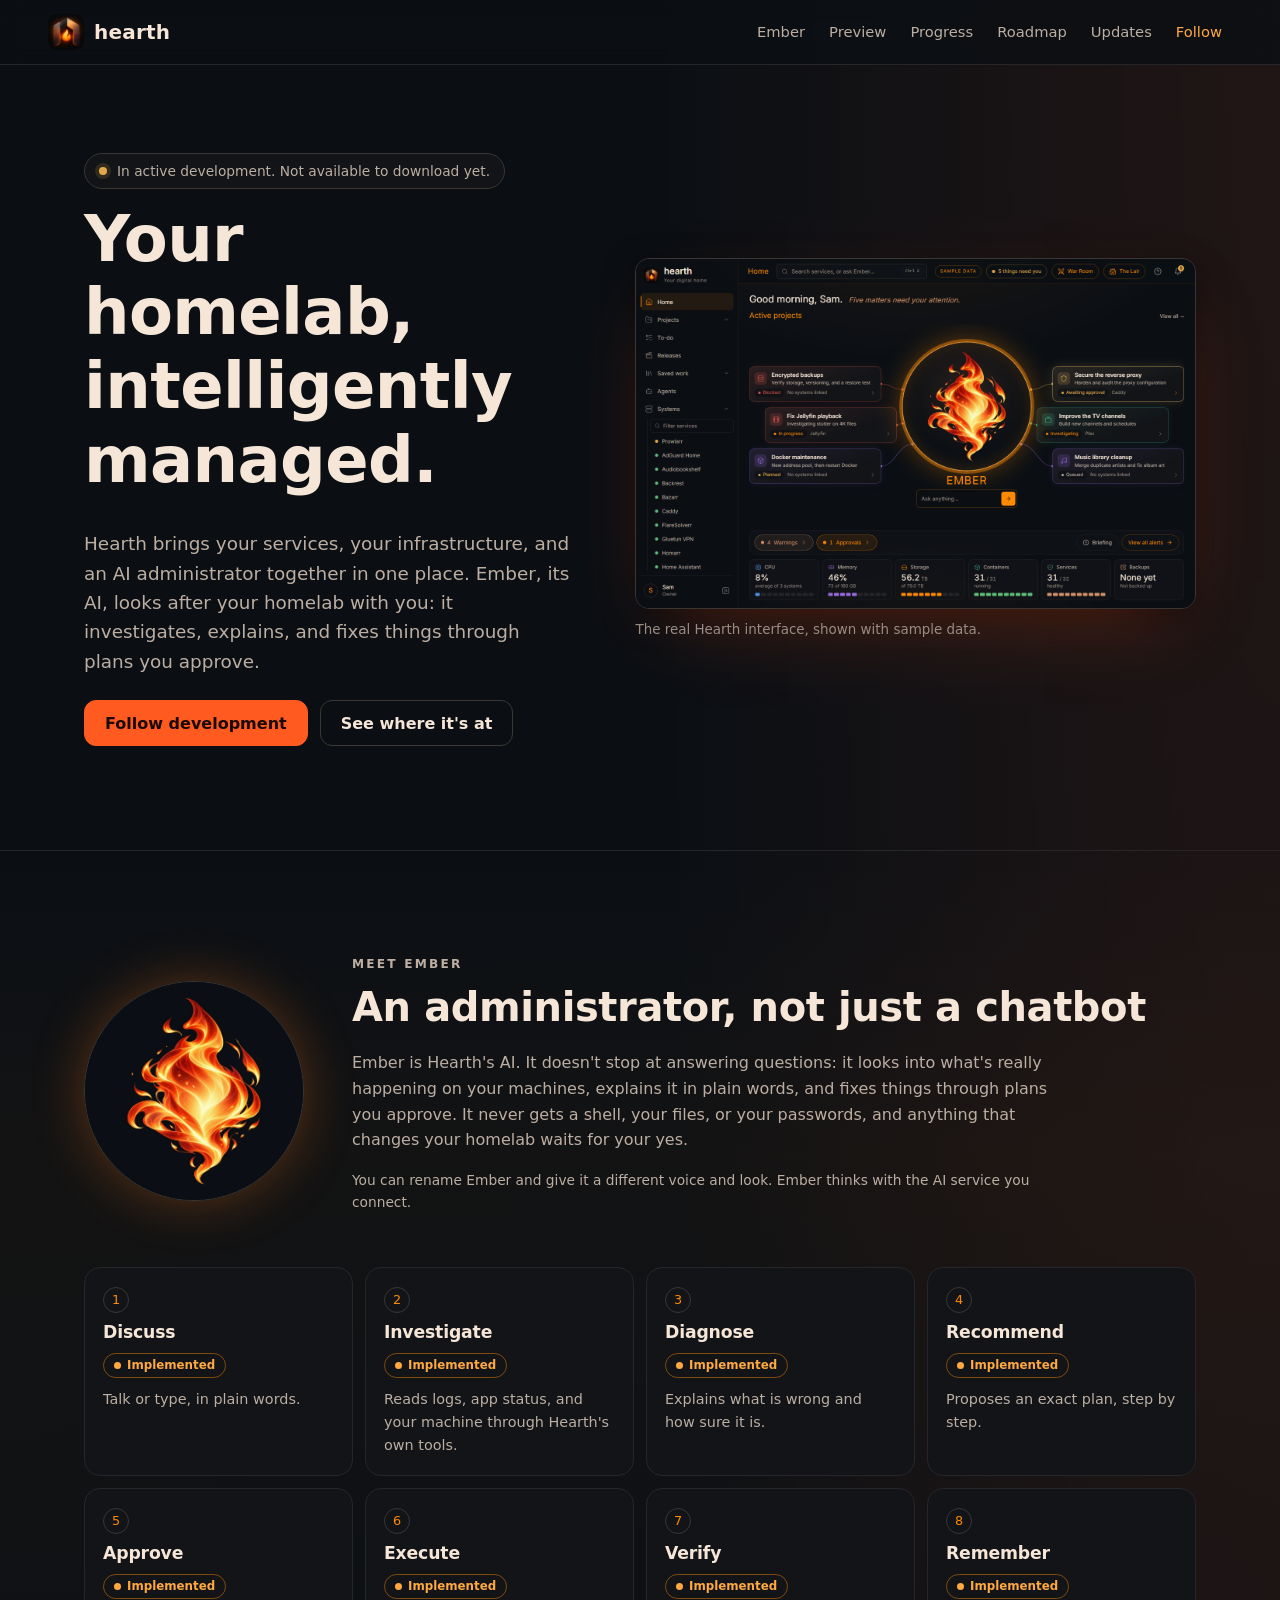
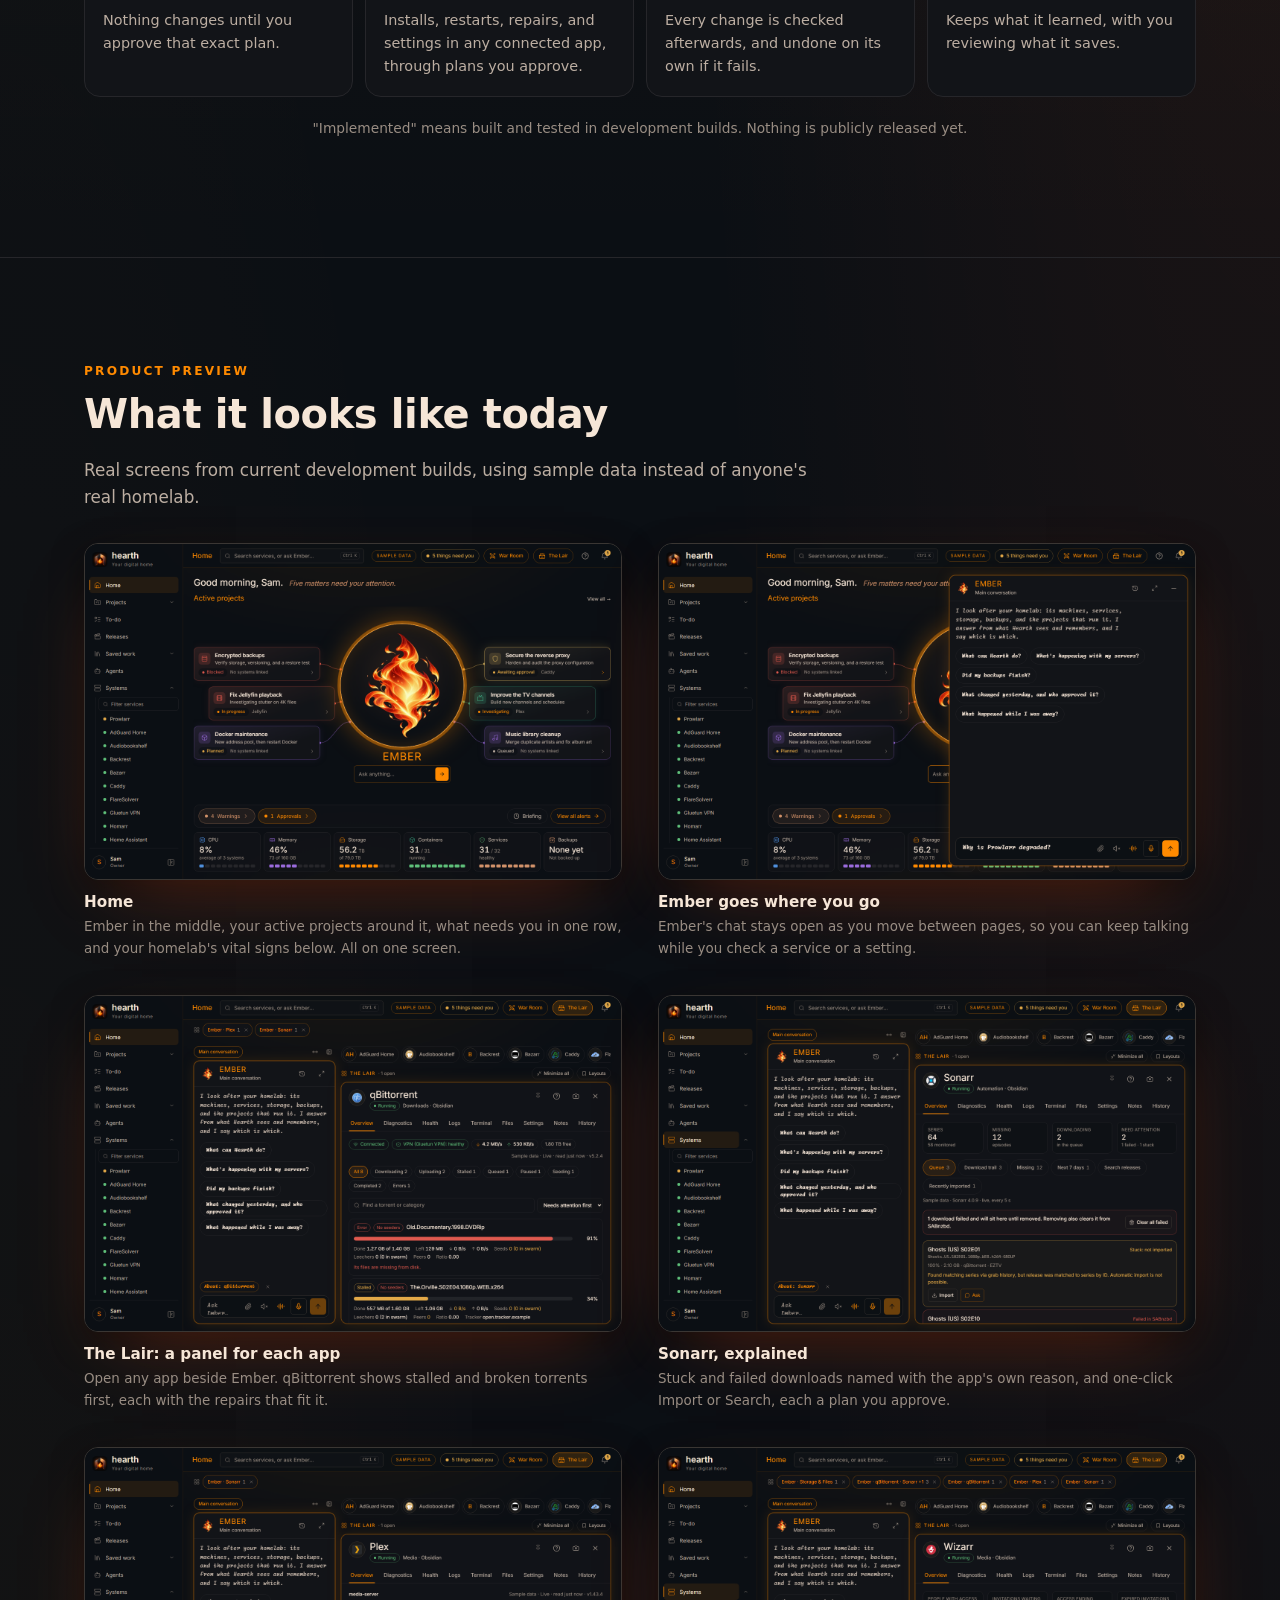
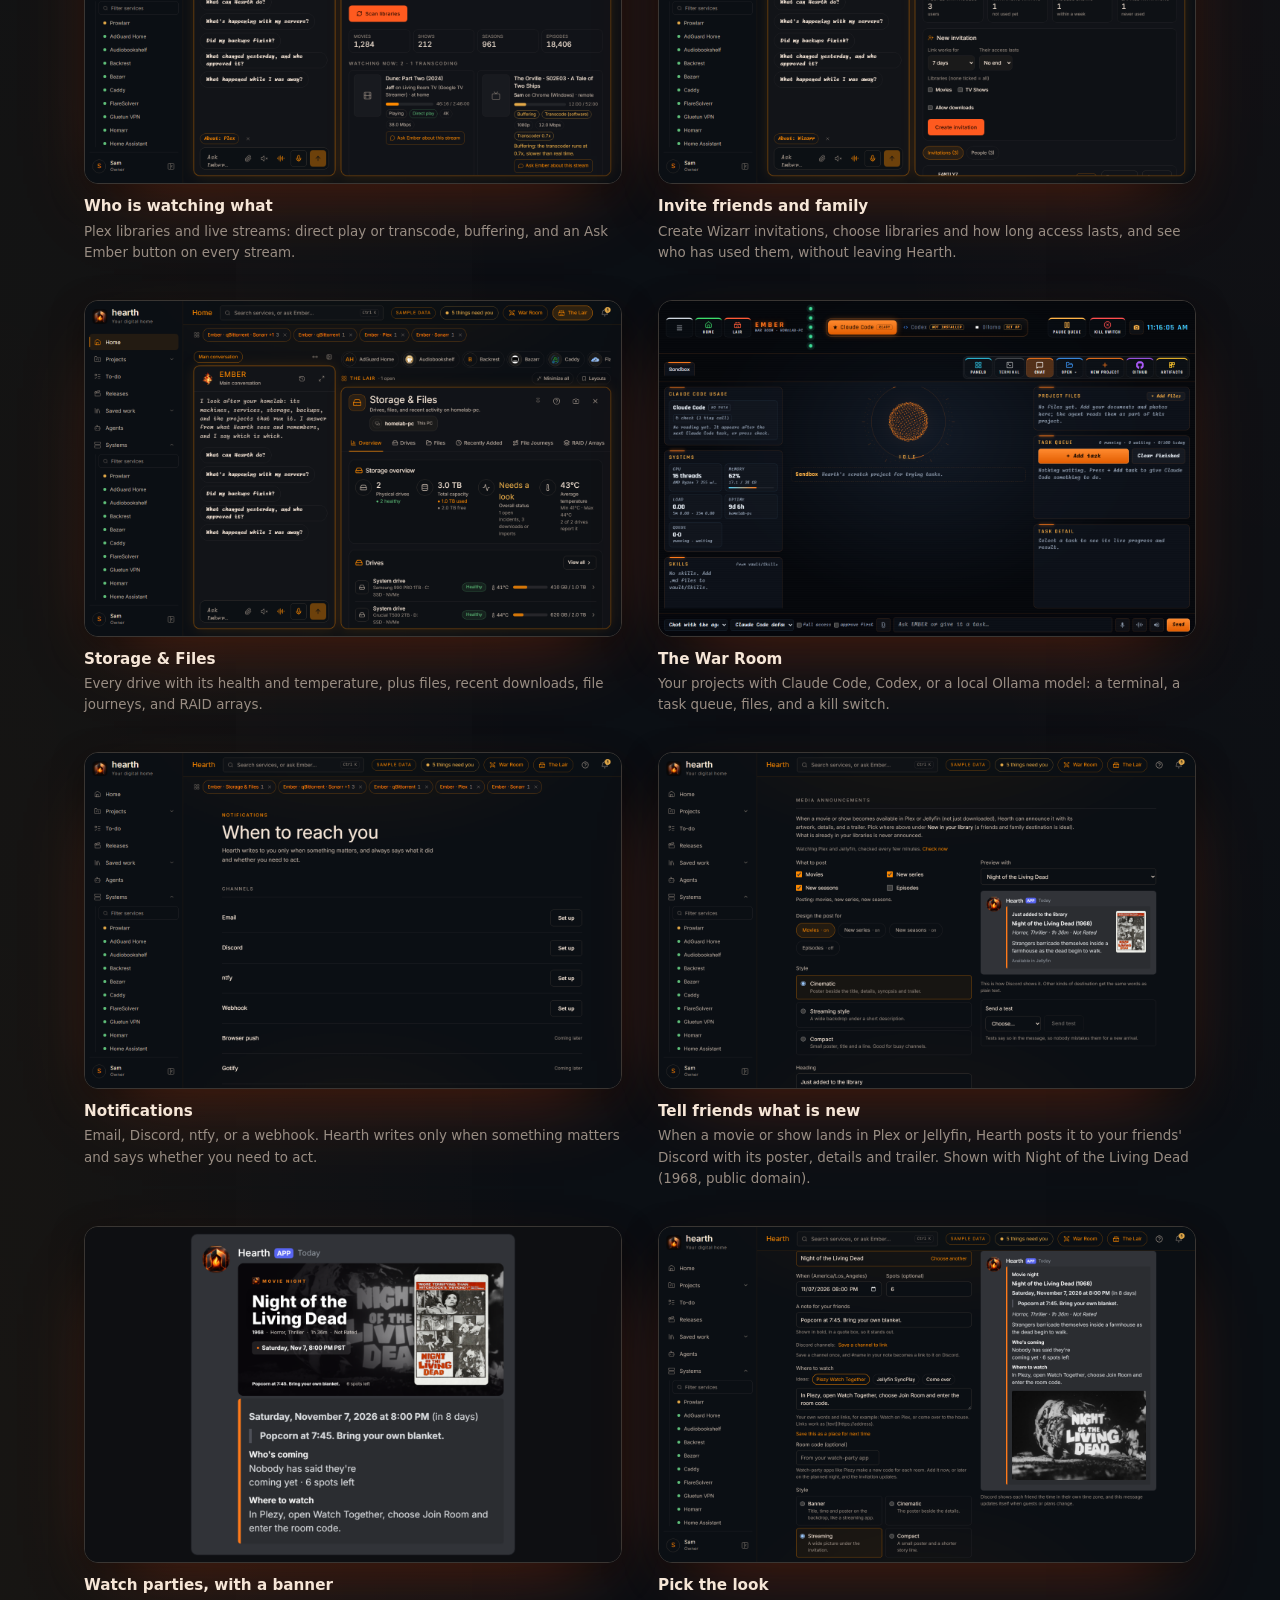
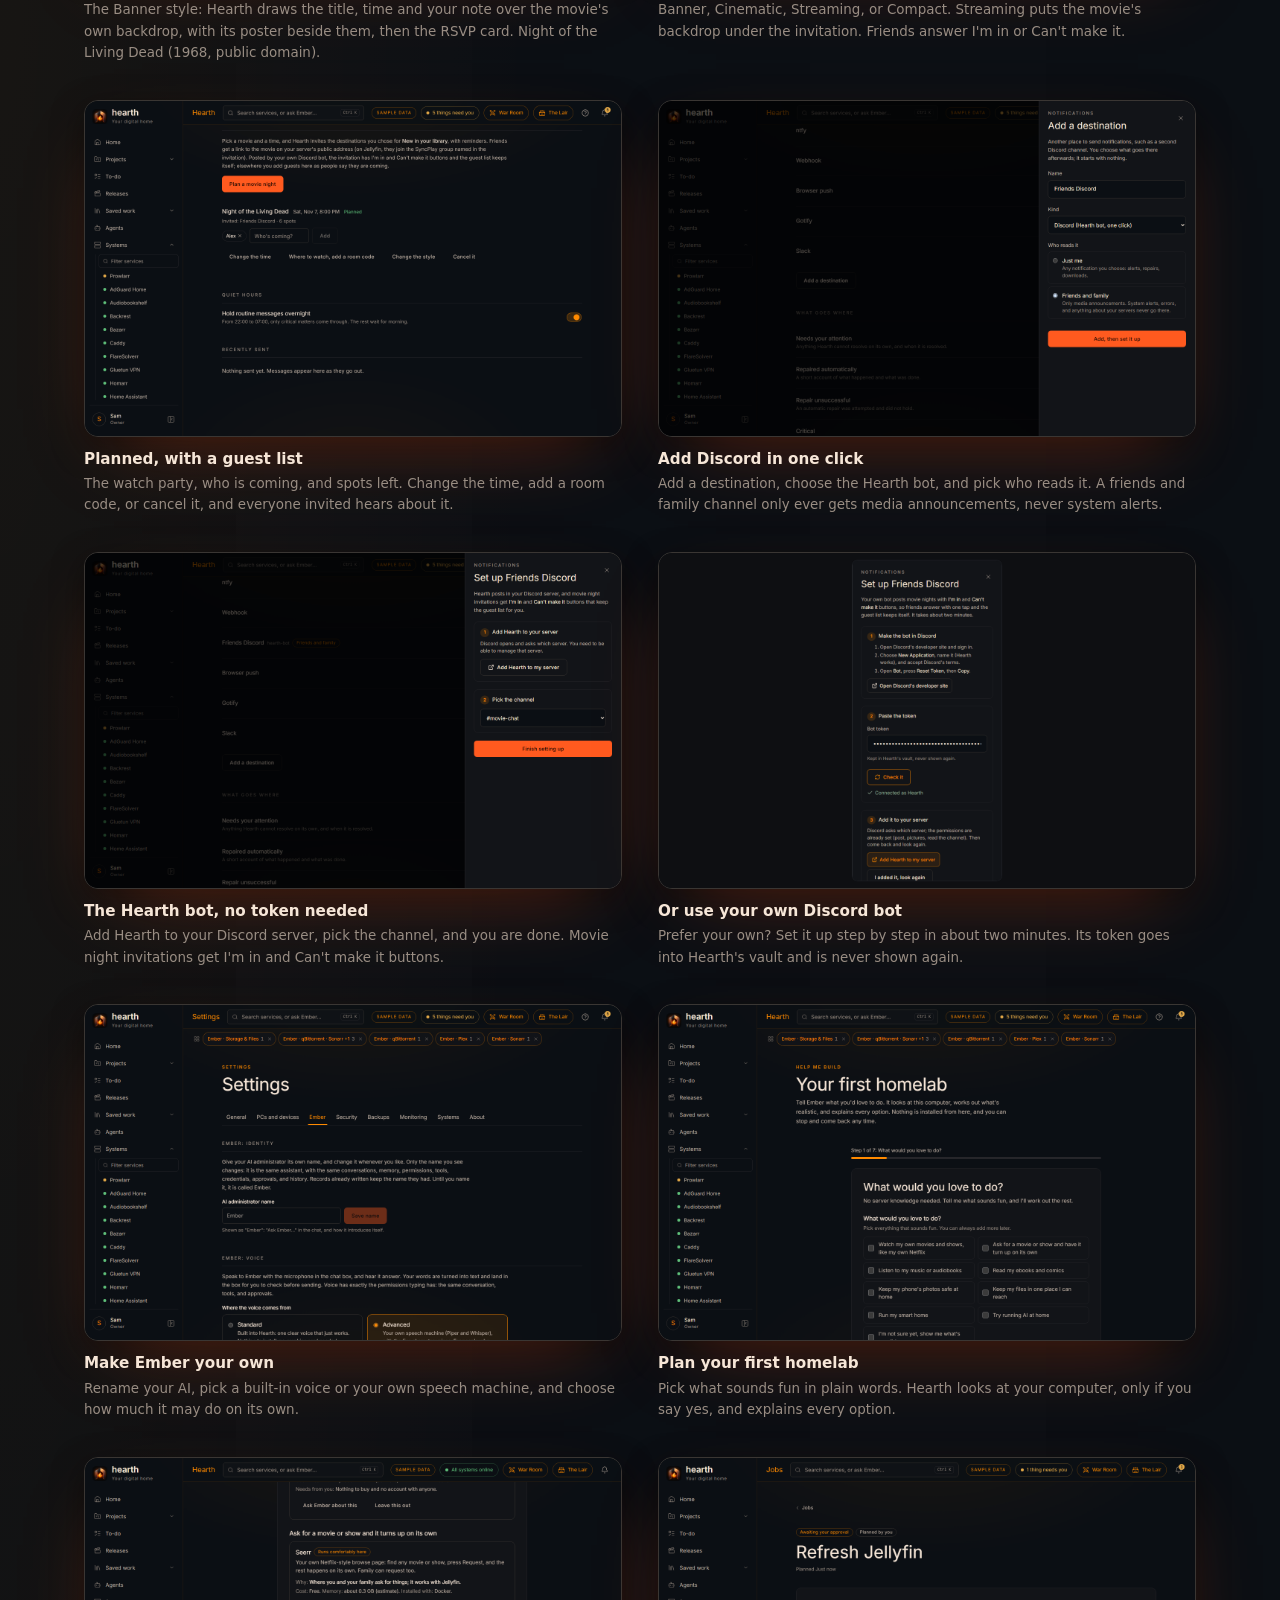
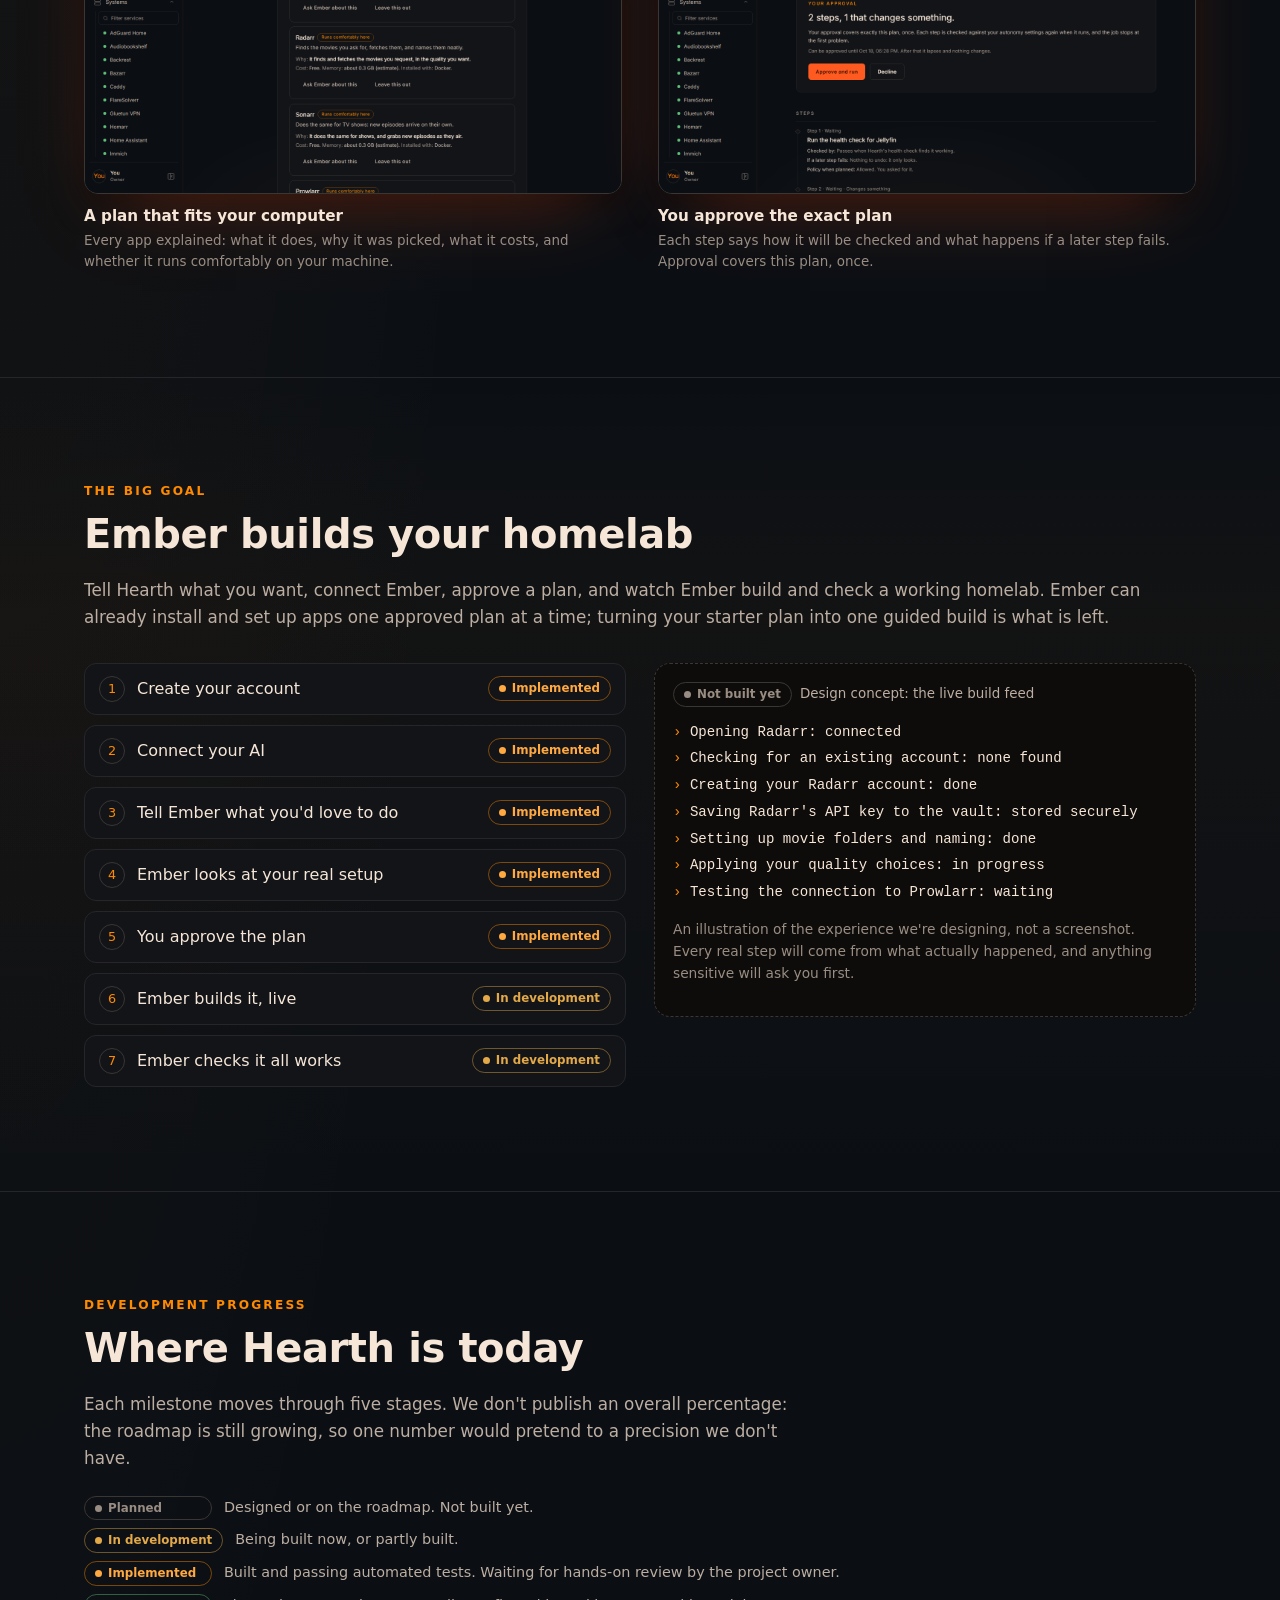
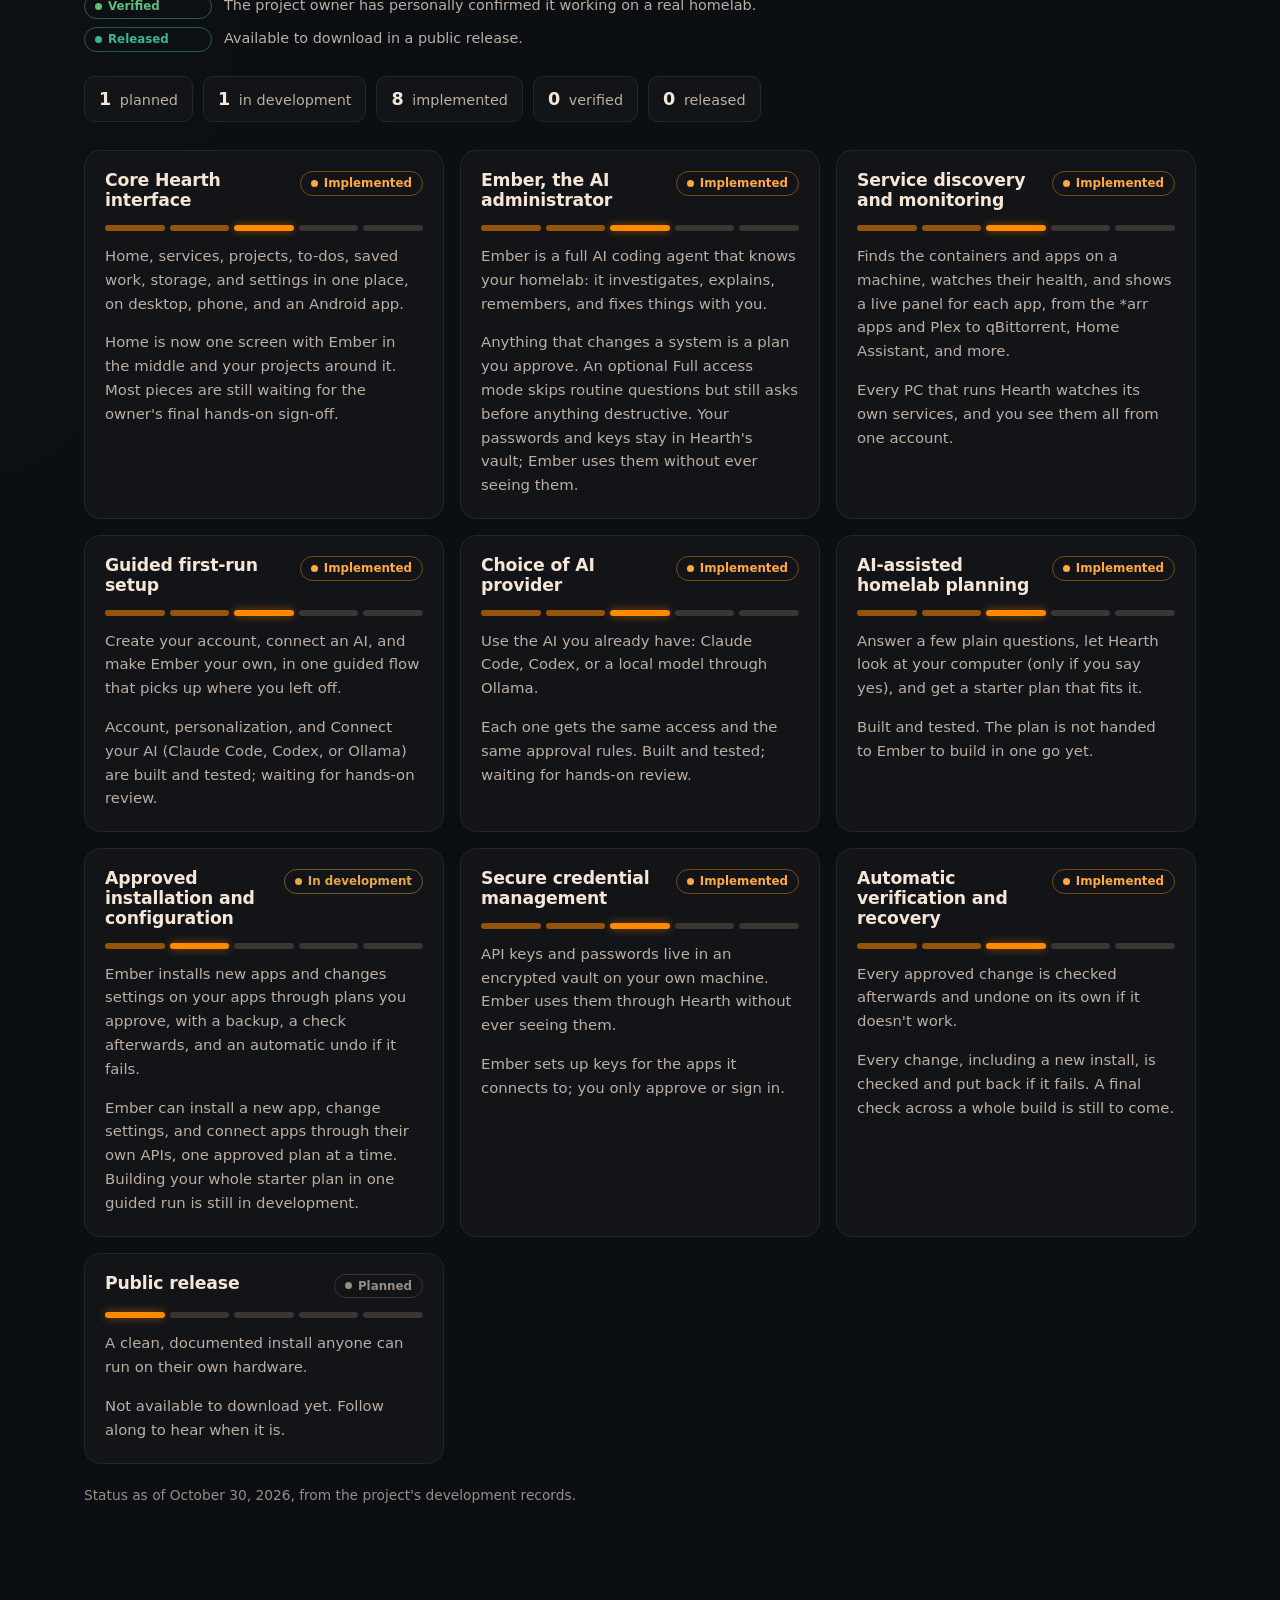
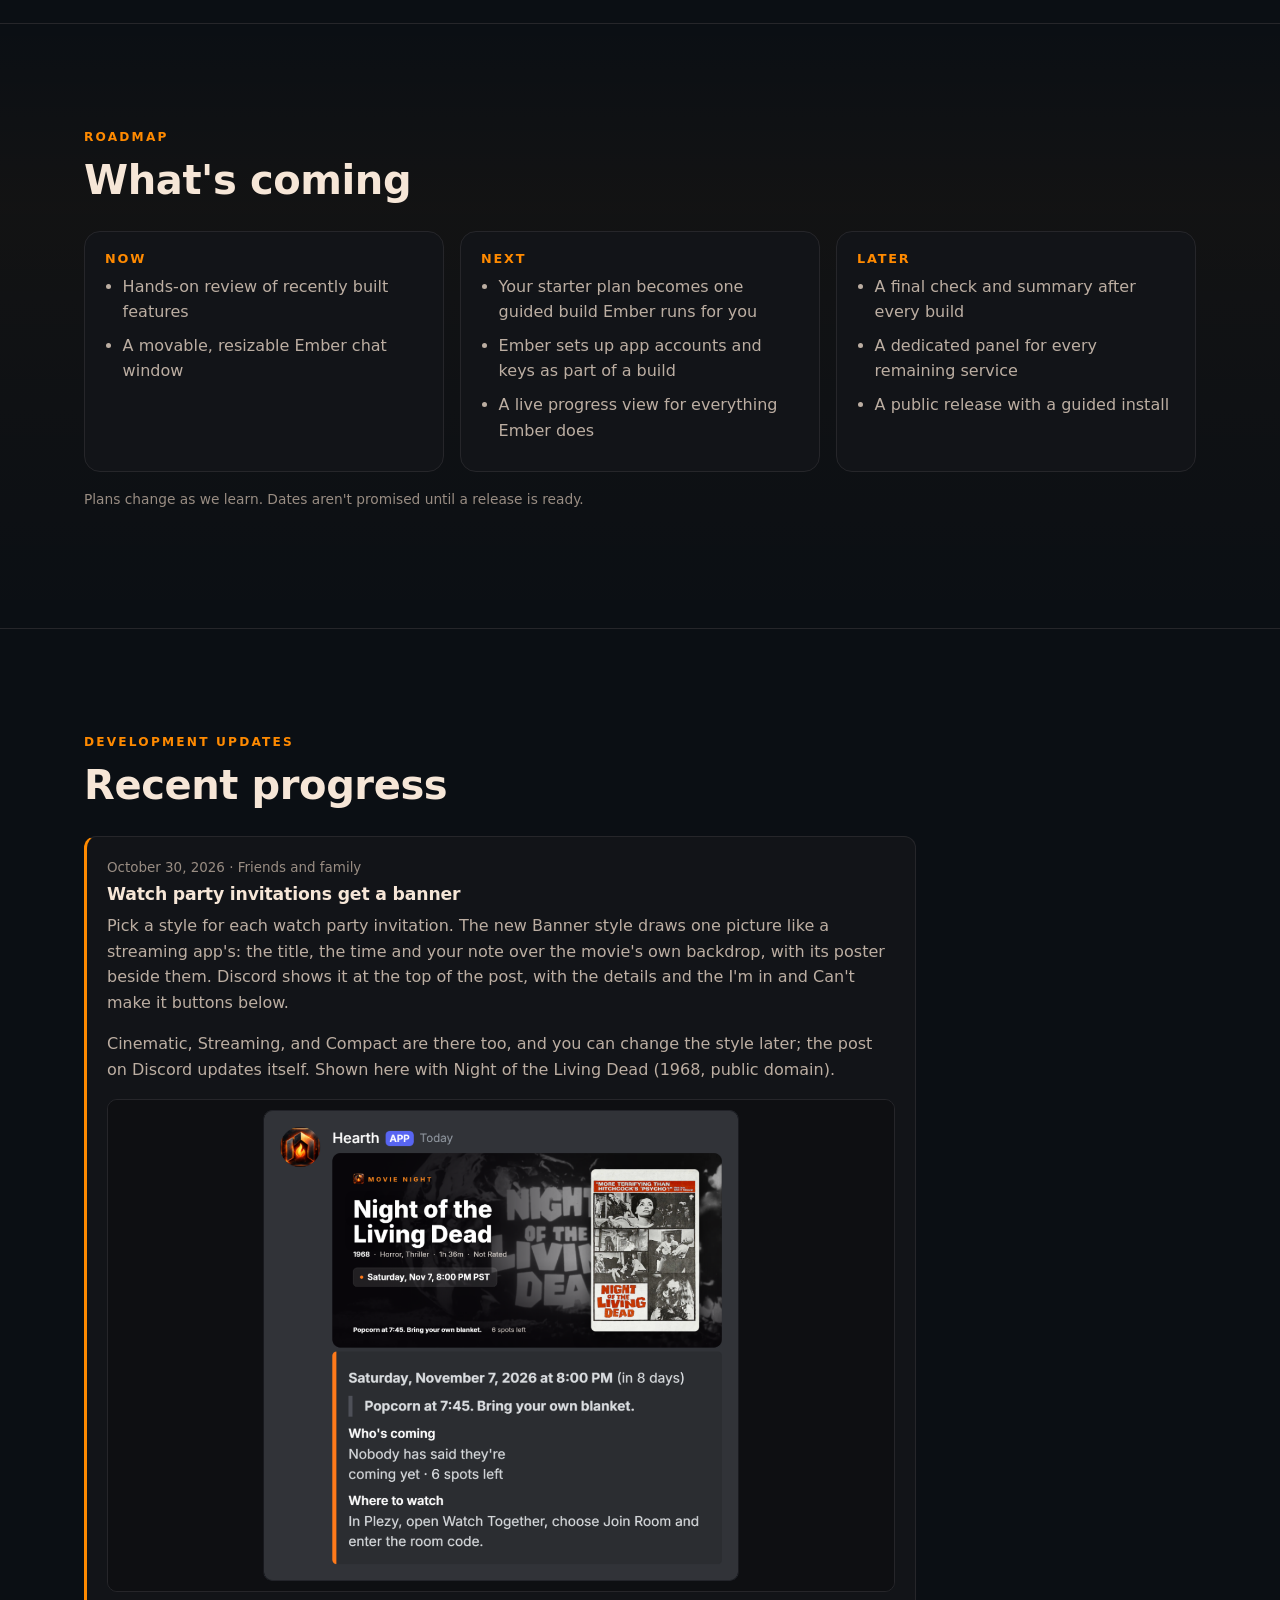
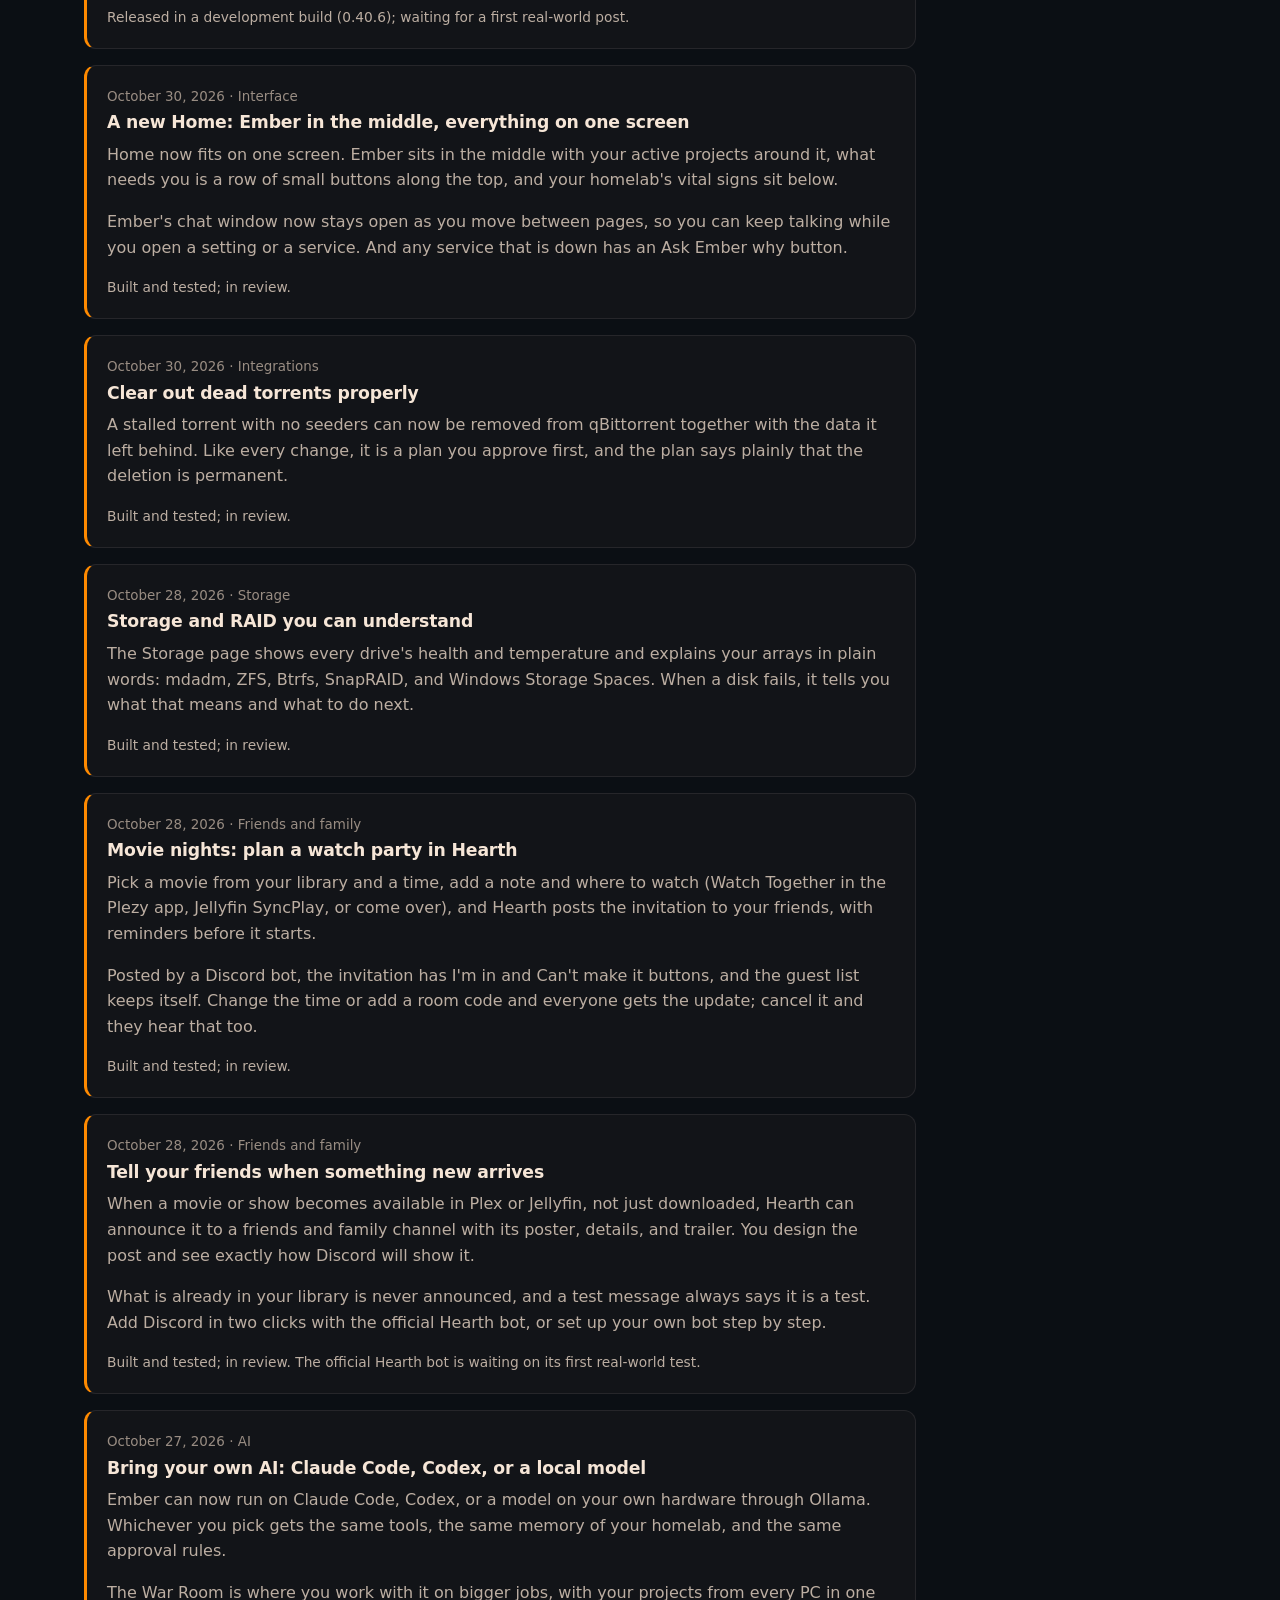
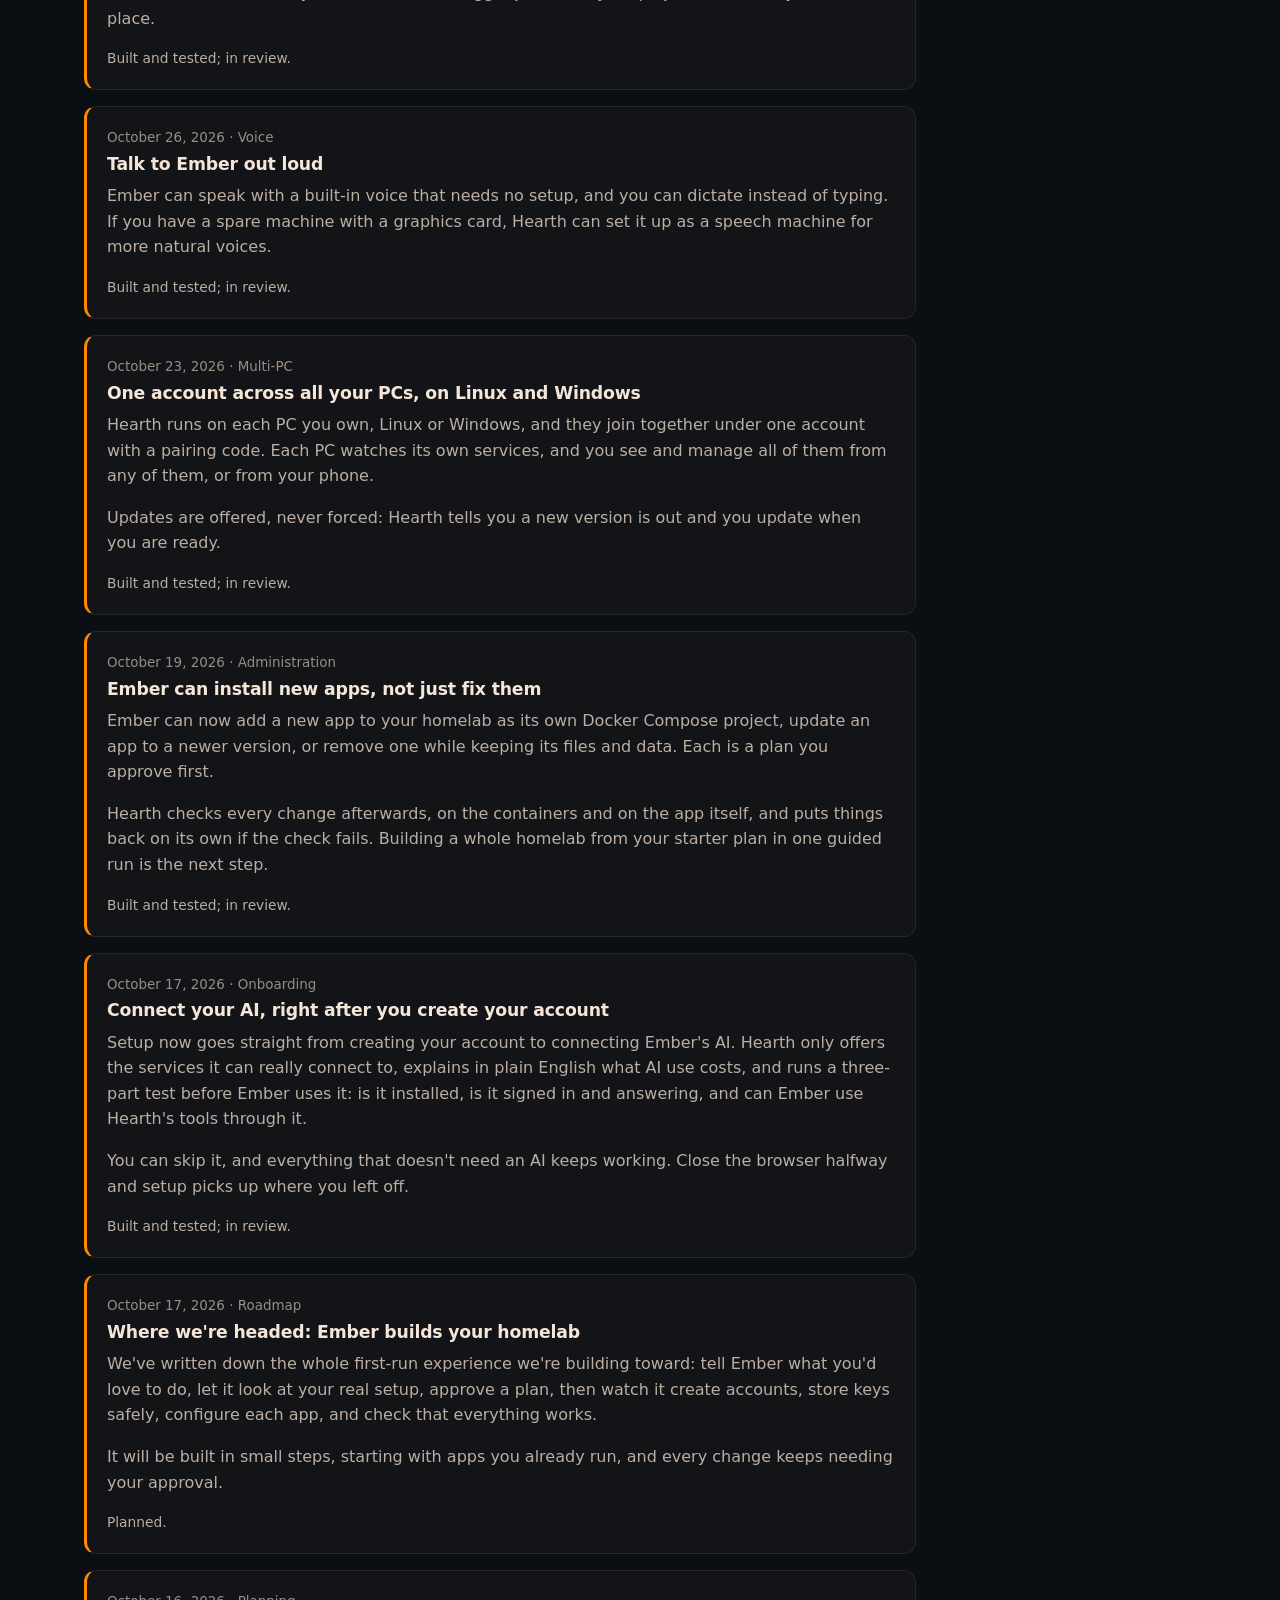
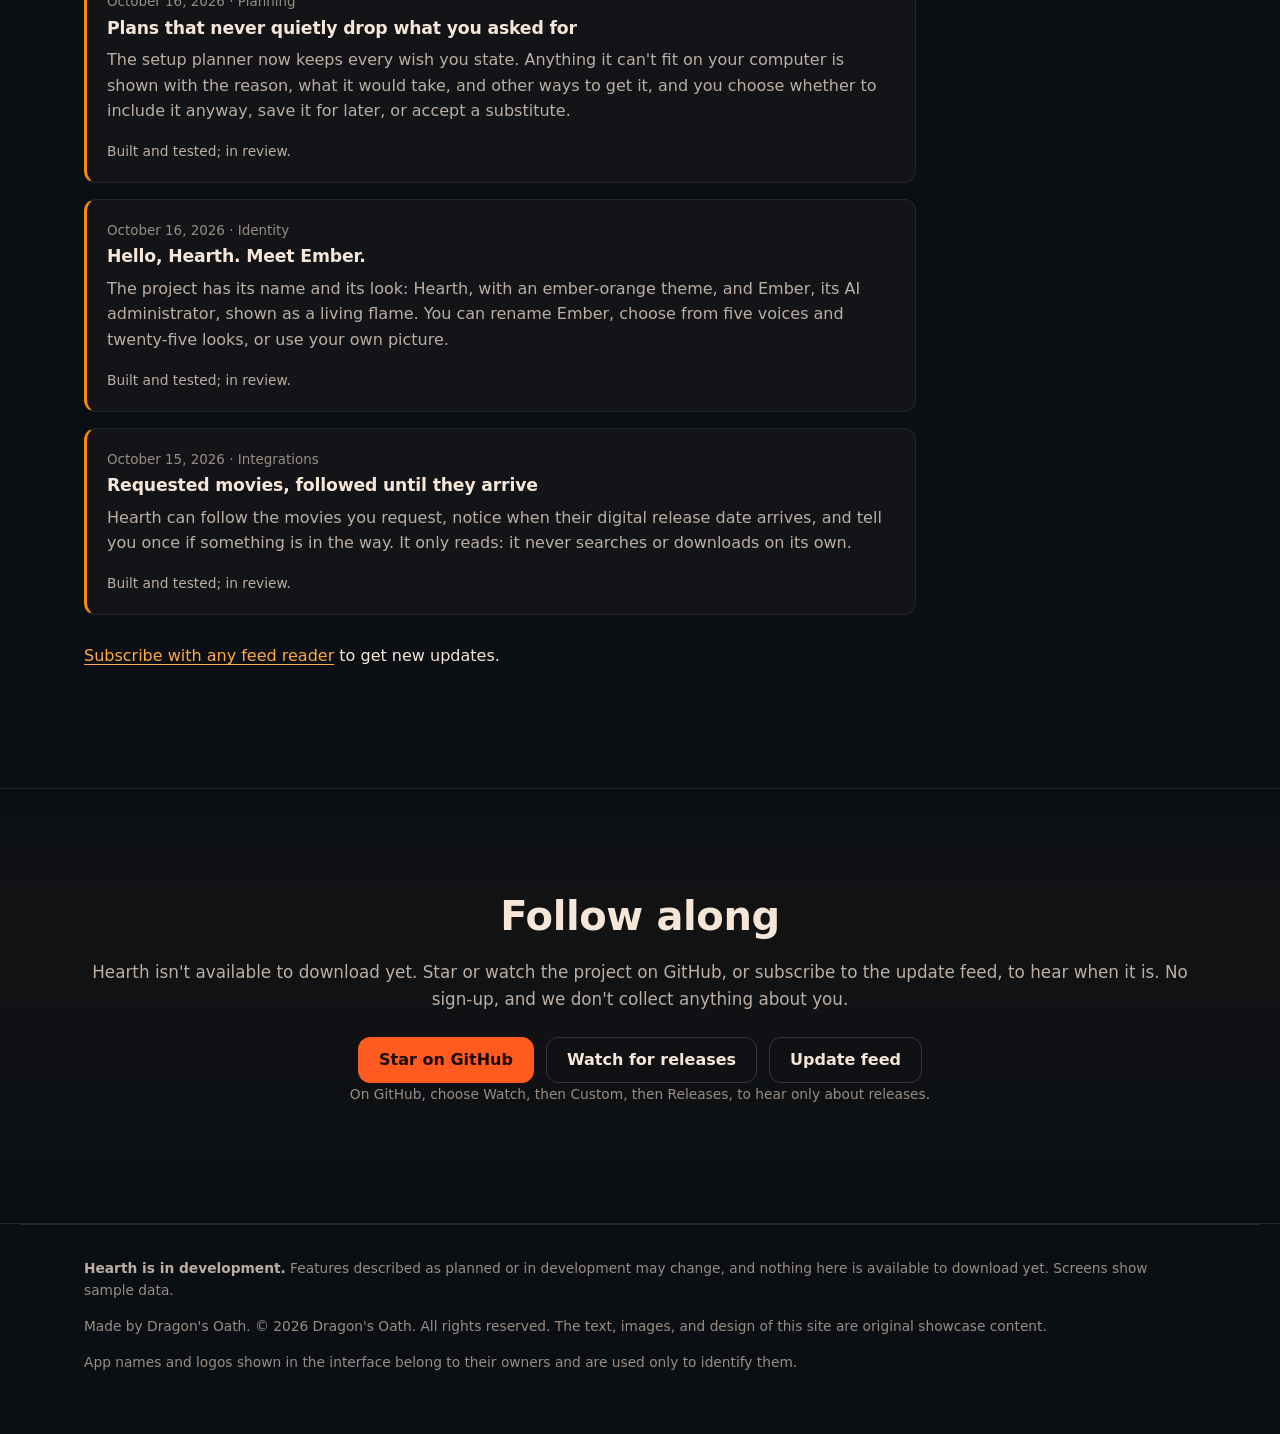
==== commit 03396240: "Update post: watch party invitations get a banner, with its screenshot Co-Authored-By: Claude Opus 5" ====
--- a/docs/index.html
+++ b/docs/index.html
@@ -149,7 +149,7 @@
 <section id="updates" aria-labelledby="updates-h">
   <p class="eyebrow">Development updates</p>
   <h2 id="updates-h">Recent progress</h2>
-  <ol class="updates"><li><article><p class="meta"><time datetime="2026-10-30">October 30, 2026</time> · Interface</p><h3>A new Home: Ember in the middle, everything on one screen</h3><p>Home now fits on one screen. Ember sits in the middle with your active projects around it, what needs you is a row of small buttons along the top, and your homelab&#39;s vital signs sit below.</p><p>Ember&#39;s chat window now stays open as you move between pages, so you can keep talking while you open a setting or a service. And any service that is down has an Ask Ember why button.</p><p class="fine">Built and tested; in review.</p></article></li><li><article><p class="meta"><time datetime="2026-10-30">October 30, 2026</time> · Integrations</p><h3>Clear out dead torrents properly</h3><p>A stalled torrent with no seeders can now be removed from qBittorrent together with the data it left behind. Like every change, it is a plan you approve first, and the plan says plainly that the deletion is permanent.</p><p class="fine">Built and tested; in review.</p></article></li><li><article><p class="meta"><time datetime="2026-10-28">October 28, 2026</time> · Storage</p><h3>Storage and RAID you can understand</h3><p>The Storage page shows every drive&#39;s health and temperature and explains your arrays in plain words: mdadm, ZFS, Btrfs, SnapRAID, and Windows Storage Spaces. When a disk fails, it tells you what that means and what to do next.</p><p class="fine">Built and tested; in review.</p></article></li><li><article><p class="meta"><time datetime="2026-10-28">October 28, 2026</time> · Friends and family</p><h3>Movie nights: plan a watch party in Hearth</h3><p>Pick a movie from your library and a time, add a note and where to watch (Watch Together in the Plezy app, Jellyfin SyncPlay, or come over), and Hearth posts the invitation to your friends, with reminders before it starts.</p><p>Posted by a Discord bot, the invitation has I&#39;m in and Can&#39;t make it buttons, and the guest list keeps itself. Change the time or add a room code and everyone gets the update; cancel it and they hear that too.</p><p class="fine">Built and tested; in review.</p></article></li><li><article><p class="meta"><time datetime="2026-10-28">October 28, 2026</time> · Friends and family</p><h3>Tell your friends when something new arrives</h3><p>When a movie or show becomes available in Plex or Jellyfin, not just downloaded, Hearth can announce it to a friends and family channel with its poster, details, and trailer. You design the post and see exactly how Discord will show it.</p><p>What is already in your library is never announced, and a test message always says it is a test. Add Discord in two clicks with the official Hearth bot, or set up your own bot step by step.</p><p class="fine">Built and tested; in review. The official Hearth bot is waiting on its first real-world test.</p></article></li><li><article><p class="meta"><time datetime="2026-10-27">October 27, 2026</time> · AI</p><h3>Bring your own AI: Claude Code, Codex, or a local model</h3><p>Ember can now run on Claude Code, Codex, or a model on your own hardware through Ollama. Whichever you pick gets the same tools, the same memory of your homelab, and the same approval rules.</p><p>The War Room is where you work with it on bigger jobs, with your projects from every PC in one place.</p><p class="fine">Built and tested; in review.</p></article></li><li><article><p class="meta"><time datetime="2026-10-26">October 26, 2026</time> · Voice</p><h3>Talk to Ember out loud</h3><p>Ember can speak with a built-in voice that needs no setup, and you can dictate instead of typing. If you have a spare machine with a graphics card, Hearth can set it up as a speech machine for more natural voices.</p><p class="fine">Built and tested; in review.</p></article></li><li><article><p class="meta"><time datetime="2026-10-23">October 23, 2026</time> · Multi-PC</p><h3>One account across all your PCs, on Linux and Windows</h3><p>Hearth runs on each PC you own, Linux or Windows, and they join together under one account with a pairing code. Each PC watches its own services, and you see and manage all of them from any of them, or from your phone.</p><p>Updates are offered, never forced: Hearth tells you a new version is out and you update when you are ready.</p><p class="fine">Built and tested; in review.</p></article></li><li><article><p class="meta"><time datetime="2026-10-19">October 19, 2026</time> · Administration</p><h3>Ember can install new apps, not just fix them</h3><p>Ember can now add a new app to your homelab as its own Docker Compose project, update an app to a newer version, or remove one while keeping its files and data. Each is a plan you approve first.</p><p>Hearth checks every change afterwards, on the containers and on the app itself, and puts things back on its own if the check fails. Building a whole homelab from your starter plan in one guided run is the next step.</p><p class="fine">Built and tested; in review.</p></article></li><li><article><p class="meta"><time datetime="2026-10-17">October 17, 2026</time> · Onboarding</p><h3>Connect your AI, right after you create your account</h3><p>Setup now goes straight from creating your account to connecting Ember&#39;s AI. Hearth only offers the services it can really connect to, explains in plain English what AI use costs, and runs a three-part test before Ember uses it: is it installed, is it signed in and answering, and can Ember use Hearth&#39;s tools through it.</p><p>You can skip it, and everything that doesn&#39;t need an AI keeps working. Close the browser halfway and setup picks up where you left off.</p><p class="fine">Built and tested; in review.</p></article></li><li><article><p class="meta"><time datetime="2026-10-17">October 17, 2026</time> · Roadmap</p><h3>Where we&#39;re headed: Ember builds your homelab</h3><p>We&#39;ve written down the whole first-run experience we&#39;re building toward: tell Ember what you&#39;d love to do, let it look at your real setup, approve a plan, then watch it create accounts, store keys safely, configure each app, and check that everything works.</p><p>It will be built in small steps, starting with apps you already run, and every change keeps needing your approval.</p><p class="fine">Planned.</p></article></li><li><article><p class="meta"><time datetime="2026-10-16">October 16, 2026</time> · Planning</p><h3>Plans that never quietly drop what you asked for</h3><p>The setup planner now keeps every wish you state. Anything it can&#39;t fit on your computer is shown with the reason, what it would take, and other ways to get it, and you choose whether to include it anyway, save it for later, or accept a substitute.</p><p class="fine">Built and tested; in review.</p></article></li><li><article><p class="meta"><time datetime="2026-10-16">October 16, 2026</time> · Identity</p><h3>Hello, Hearth. Meet Ember.</h3><p>The project has its name and its look: Hearth, with an ember-orange theme, and Ember, its AI administrator, shown as a living flame. You can rename Ember, choose from five voices and twenty-five looks, or use your own picture.</p><p class="fine">Built and tested; in review.</p></article></li><li><article><p class="meta"><time datetime="2026-10-15">October 15, 2026</time> · Integrations</p><h3>Requested movies, followed until they arrive</h3><p>Hearth can follow the movies you request, notice when their digital release date arrives, and tell you once if something is in the way. It only reads: it never searches or downloads on its own.</p><p class="fine">Built and tested; in review.</p></article></li></ol>
+  <ol class="updates"><li><article><p class="meta"><time datetime="2026-10-30">October 30, 2026</time> · Friends and family</p><h3>Watch party invitations get a banner</h3><p>Pick a style for each watch party invitation. The new Banner style draws one picture like a streaming app&#39;s: the title, the time and your note over the movie&#39;s own backdrop, with its poster beside them. Discord shows it at the top of the post, with the details and the I&#39;m in and Can&#39;t make it buttons below.</p><p>Cinematic, Streaming, and Compact are there too, and you can change the style later; the post on Discord updates itself. Shown here with Night of the Living Dead (1968, public domain).</p><figure class="update-shot"><a href="assets/shots/movie-night-banner.png"><img src="assets/shots/movie-night-banner.png" alt="A Discord post from Hearth: a banner for Night of the Living Dead with the time and poster, then the guest list and where to watch." loading="lazy"></a></figure><p class="fine">Released in a development build (0.40.6); waiting for a first real-world post.</p></article></li><li><article><p class="meta"><time datetime="2026-10-30">October 30, 2026</time> · Interface</p><h3>A new Home: Ember in the middle, everything on one screen</h3><p>Home now fits on one screen. Ember sits in the middle with your active projects around it, what needs you is a row of small buttons along the top, and your homelab&#39;s vital signs sit below.</p><p>Ember&#39;s chat window now stays open as you move between pages, so you can keep talking while you open a setting or a service. And any service that is down has an Ask Ember why button.</p><p class="fine">Built and tested; in review.</p></article></li><li><article><p class="meta"><time datetime="2026-10-30">October 30, 2026</time> · Integrations</p><h3>Clear out dead torrents properly</h3><p>A stalled torrent with no seeders can now be removed from qBittorrent together with the data it left behind. Like every change, it is a plan you approve first, and the plan says plainly that the deletion is permanent.</p><p class="fine">Built and tested; in review.</p></article></li><li><article><p class="meta"><time datetime="2026-10-28">October 28, 2026</time> · Storage</p><h3>Storage and RAID you can understand</h3><p>The Storage page shows every drive&#39;s health and temperature and explains your arrays in plain words: mdadm, ZFS, Btrfs, SnapRAID, and Windows Storage Spaces. When a disk fails, it tells you what that means and what to do next.</p><p class="fine">Built and tested; in review.</p></article></li><li><article><p class="meta"><time datetime="2026-10-28">October 28, 2026</time> · Friends and family</p><h3>Movie nights: plan a watch party in Hearth</h3><p>Pick a movie from your library and a time, add a note and where to watch (Watch Together in the Plezy app, Jellyfin SyncPlay, or come over), and Hearth posts the invitation to your friends, with reminders before it starts.</p><p>Posted by a Discord bot, the invitation has I&#39;m in and Can&#39;t make it buttons, and the guest list keeps itself. Change the time or add a room code and everyone gets the update; cancel it and they hear that too.</p><p class="fine">Built and tested; in review.</p></article></li><li><article><p class="meta"><time datetime="2026-10-28">October 28, 2026</time> · Friends and family</p><h3>Tell your friends when something new arrives</h3><p>When a movie or show becomes available in Plex or Jellyfin, not just downloaded, Hearth can announce it to a friends and family channel with its poster, details, and trailer. You design the post and see exactly how Discord will show it.</p><p>What is already in your library is never announced, and a test message always says it is a test. Add Discord in two clicks with the official Hearth bot, or set up your own bot step by step.</p><p class="fine">Built and tested; in review. The official Hearth bot is waiting on its first real-world test.</p></article></li><li><article><p class="meta"><time datetime="2026-10-27">October 27, 2026</time> · AI</p><h3>Bring your own AI: Claude Code, Codex, or a local model</h3><p>Ember can now run on Claude Code, Codex, or a model on your own hardware through Ollama. Whichever you pick gets the same tools, the same memory of your homelab, and the same approval rules.</p><p>The War Room is where you work with it on bigger jobs, with your projects from every PC in one place.</p><p class="fine">Built and tested; in review.</p></article></li><li><article><p class="meta"><time datetime="2026-10-26">October 26, 2026</time> · Voice</p><h3>Talk to Ember out loud</h3><p>Ember can speak with a built-in voice that needs no setup, and you can dictate instead of typing. If you have a spare machine with a graphics card, Hearth can set it up as a speech machine for more natural voices.</p><p class="fine">Built and tested; in review.</p></article></li><li><article><p class="meta"><time datetime="2026-10-23">October 23, 2026</time> · Multi-PC</p><h3>One account across all your PCs, on Linux and Windows</h3><p>Hearth runs on each PC you own, Linux or Windows, and they join together under one account with a pairing code. Each PC watches its own services, and you see and manage all of them from any of them, or from your phone.</p><p>Updates are offered, never forced: Hearth tells you a new version is out and you update when you are ready.</p><p class="fine">Built and tested; in review.</p></article></li><li><article><p class="meta"><time datetime="2026-10-19">October 19, 2026</time> · Administration</p><h3>Ember can install new apps, not just fix them</h3><p>Ember can now add a new app to your homelab as its own Docker Compose project, update an app to a newer version, or remove one while keeping its files and data. Each is a plan you approve first.</p><p>Hearth checks every change afterwards, on the containers and on the app itself, and puts things back on its own if the check fails. Building a whole homelab from your starter plan in one guided run is the next step.</p><p class="fine">Built and tested; in review.</p></article></li><li><article><p class="meta"><time datetime="2026-10-17">October 17, 2026</time> · Onboarding</p><h3>Connect your AI, right after you create your account</h3><p>Setup now goes straight from creating your account to connecting Ember&#39;s AI. Hearth only offers the services it can really connect to, explains in plain English what AI use costs, and runs a three-part test before Ember uses it: is it installed, is it signed in and answering, and can Ember use Hearth&#39;s tools through it.</p><p>You can skip it, and everything that doesn&#39;t need an AI keeps working. Close the browser halfway and setup picks up where you left off.</p><p class="fine">Built and tested; in review.</p></article></li><li><article><p class="meta"><time datetime="2026-10-17">October 17, 2026</time> · Roadmap</p><h3>Where we&#39;re headed: Ember builds your homelab</h3><p>We&#39;ve written down the whole first-run experience we&#39;re building toward: tell Ember what you&#39;d love to do, let it look at your real setup, approve a plan, then watch it create accounts, store keys safely, configure each app, and check that everything works.</p><p>It will be built in small steps, starting with apps you already run, and every change keeps needing your approval.</p><p class="fine">Planned.</p></article></li><li><article><p class="meta"><time datetime="2026-10-16">October 16, 2026</time> · Planning</p><h3>Plans that never quietly drop what you asked for</h3><p>The setup planner now keeps every wish you state. Anything it can&#39;t fit on your computer is shown with the reason, what it would take, and other ways to get it, and you choose whether to include it anyway, save it for later, or accept a substitute.</p><p class="fine">Built and tested; in review.</p></article></li><li><article><p class="meta"><time datetime="2026-10-16">October 16, 2026</time> · Identity</p><h3>Hello, Hearth. Meet Ember.</h3><p>The project has its name and its look: Hearth, with an ember-orange theme, and Ember, its AI administrator, shown as a living flame. You can rename Ember, choose from five voices and twenty-five looks, or use your own picture.</p><p class="fine">Built and tested; in review.</p></article></li><li><article><p class="meta"><time datetime="2026-10-15">October 15, 2026</time> · Integrations</p><h3>Requested movies, followed until they arrive</h3><p>Hearth can follow the movies you request, notice when their digital release date arrives, and tell you once if something is in the way. It only reads: it never searches or downloads on its own.</p><p class="fine">Built and tested; in review.</p></article></li></ol>
   <p><a href="feed.xml">Subscribe with any feed reader</a> to get new updates.</p>
 </section>
 
--- a/docs/assets/site.css
+++ b/docs/assets/site.css
@@ -154,6 +154,8 @@
 .updates .meta { color: var(--faint); font-size: 0.84rem; margin-bottom: 6px; }
 .updates p { color: var(--muted); }
 .updates .fine { margin: 0; }
+.update-shot { margin: 14px 0; }
+.update-shot img { display: block; width: 100%; height: auto; border-radius: 10px; border: 1px solid var(--line); }
 .draft { color: var(--amber); font-weight: 600; }
 
 .follow { text-align: center; }
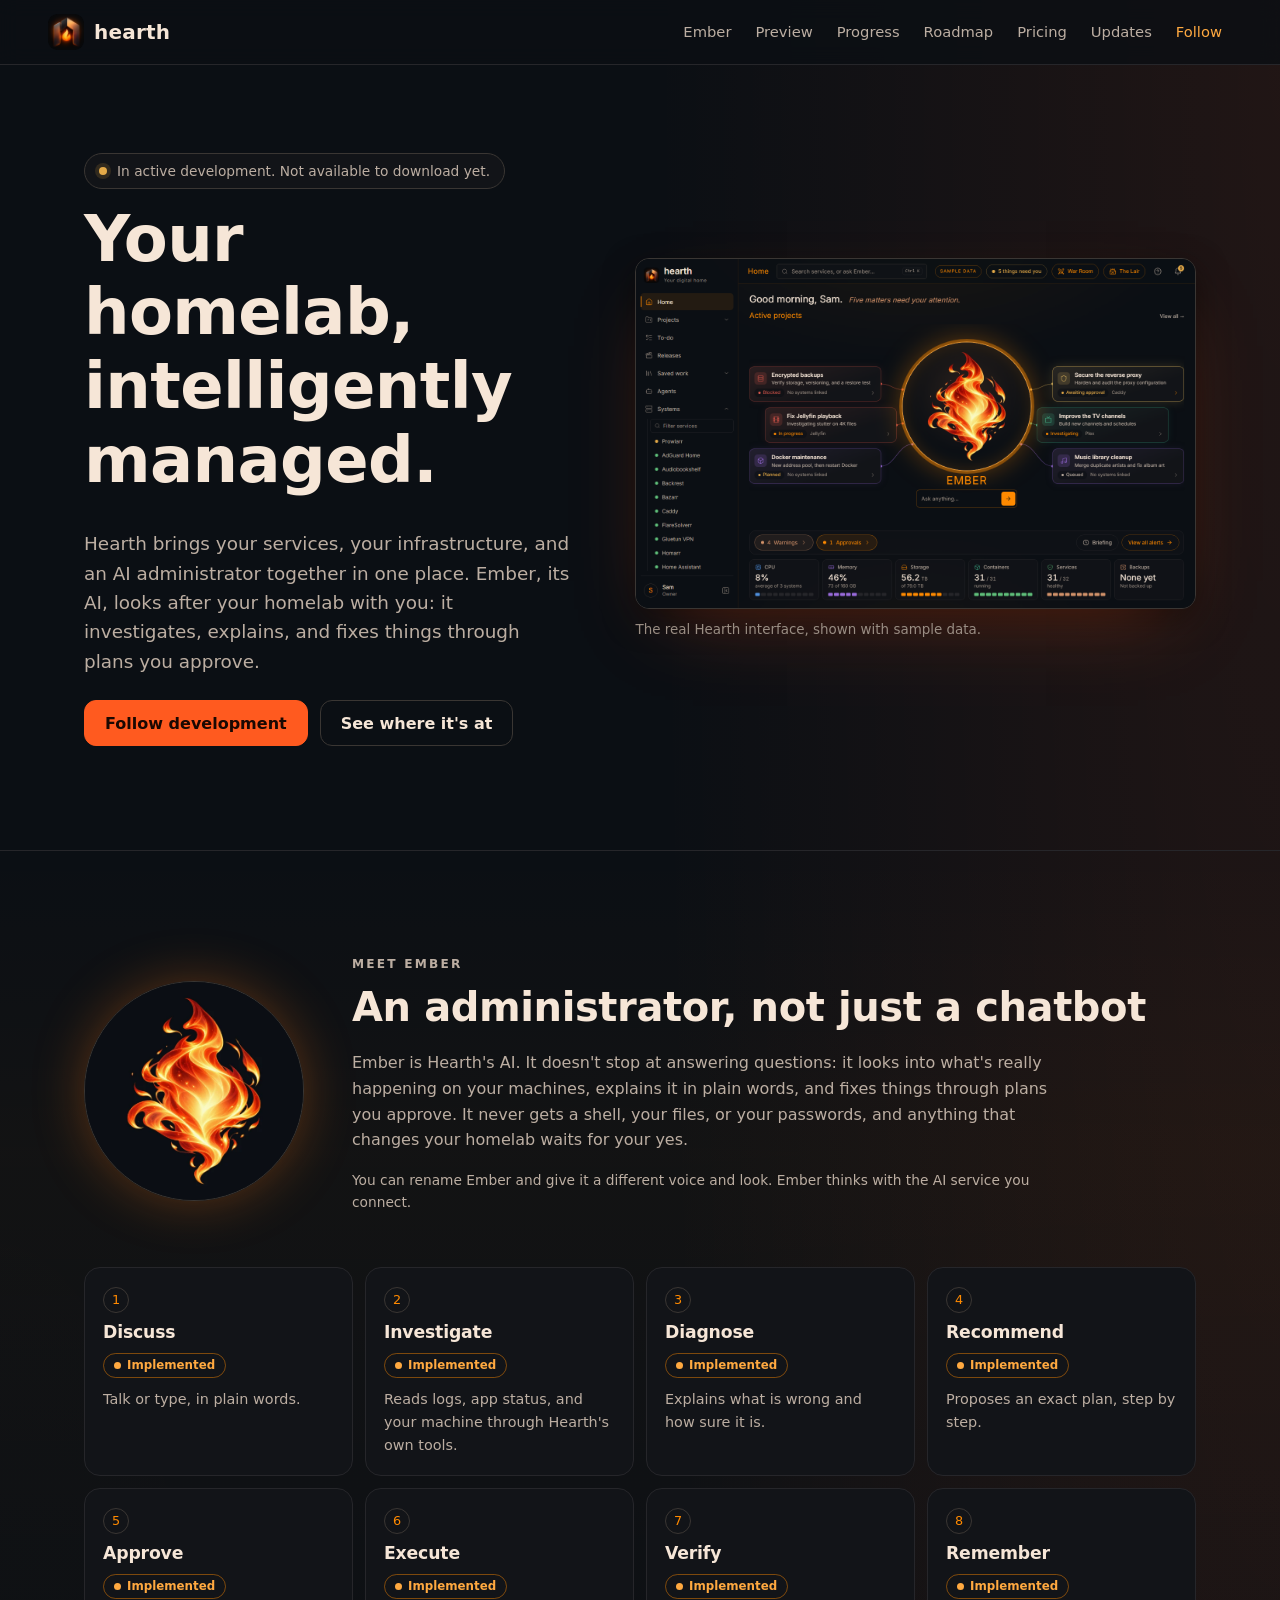
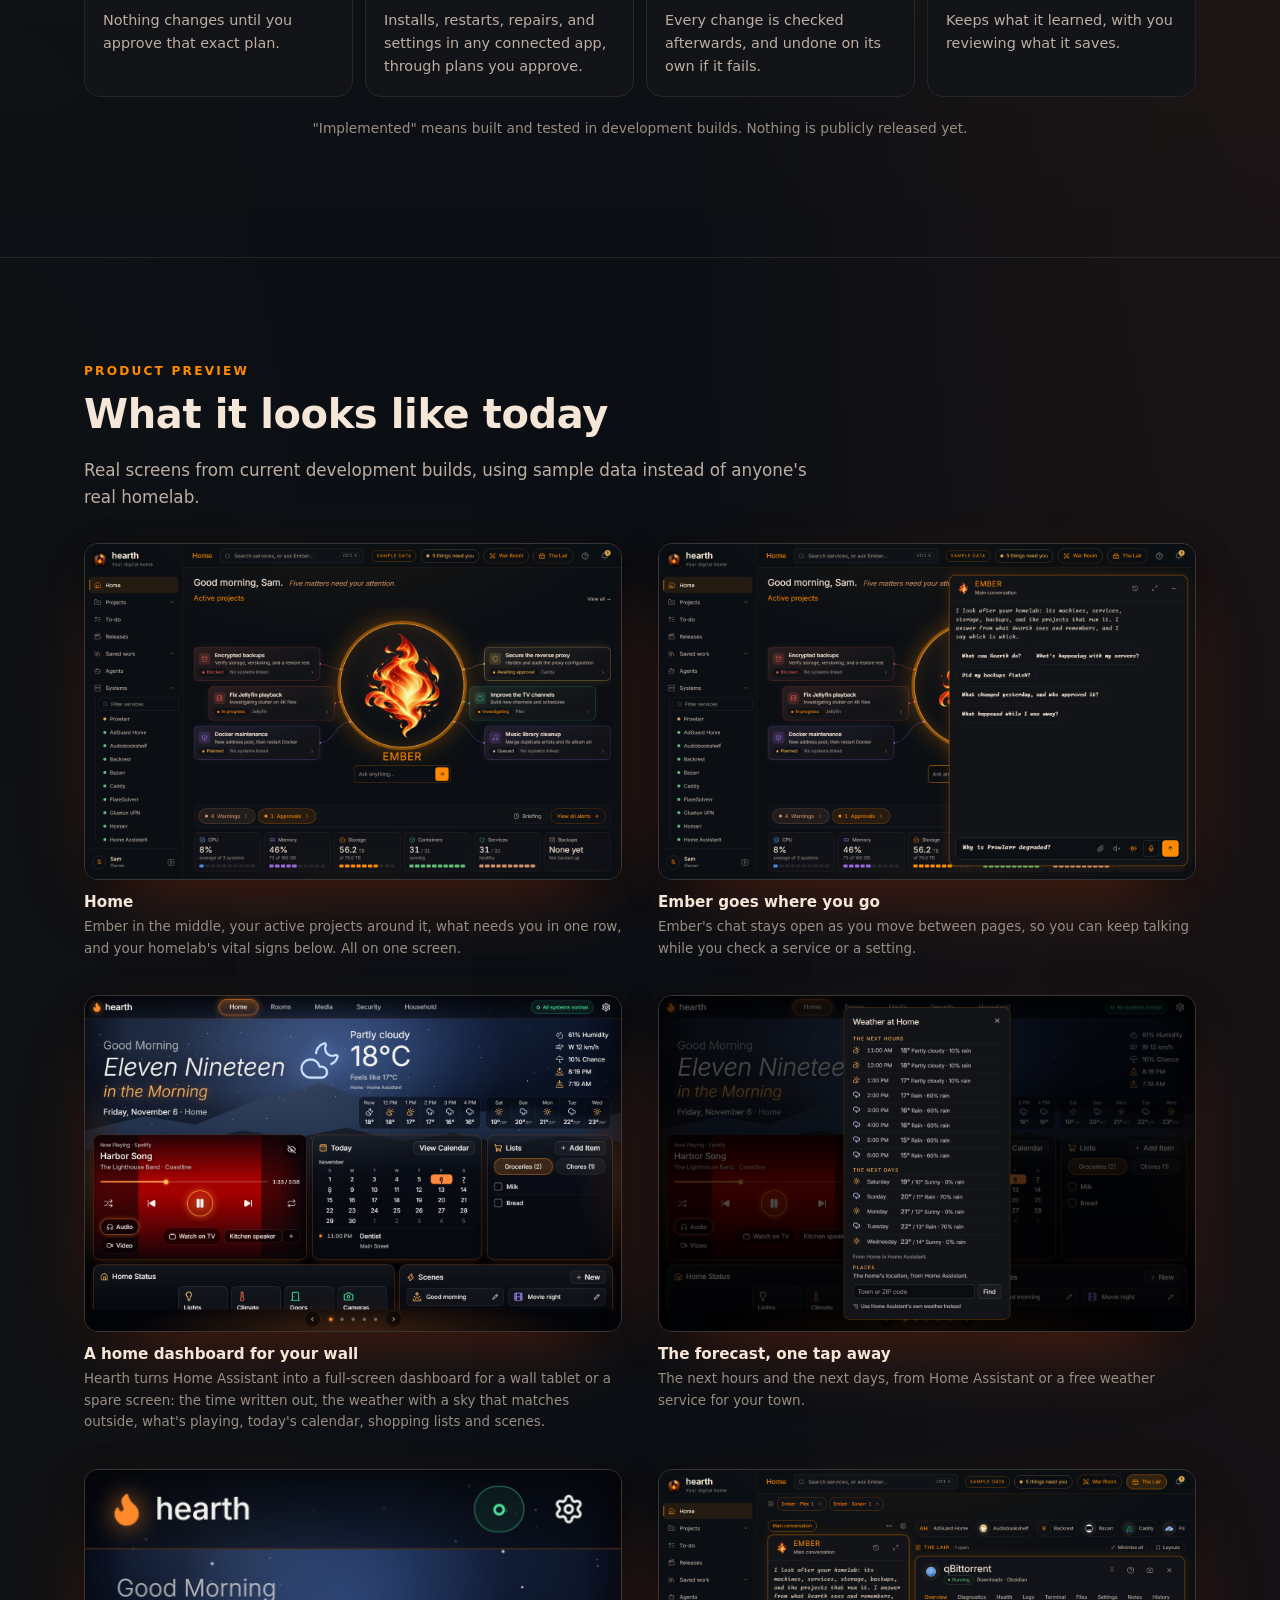
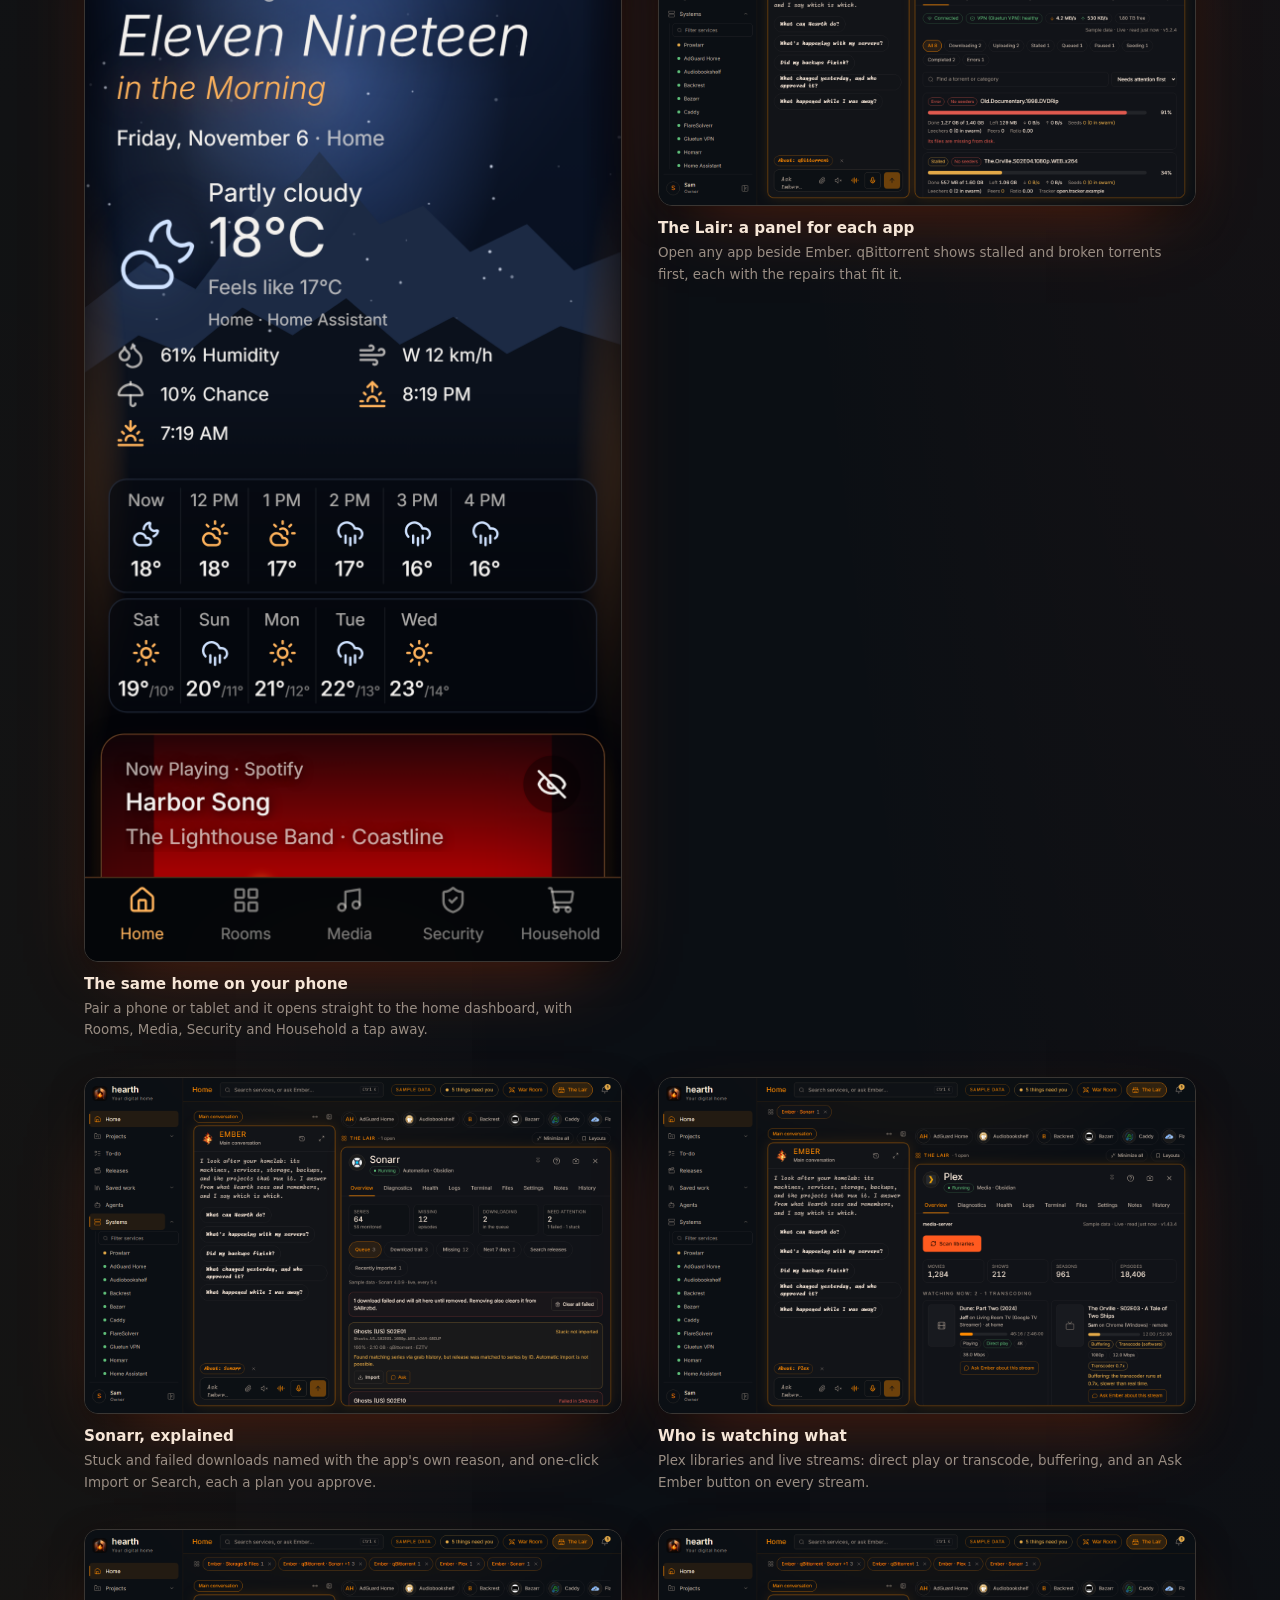
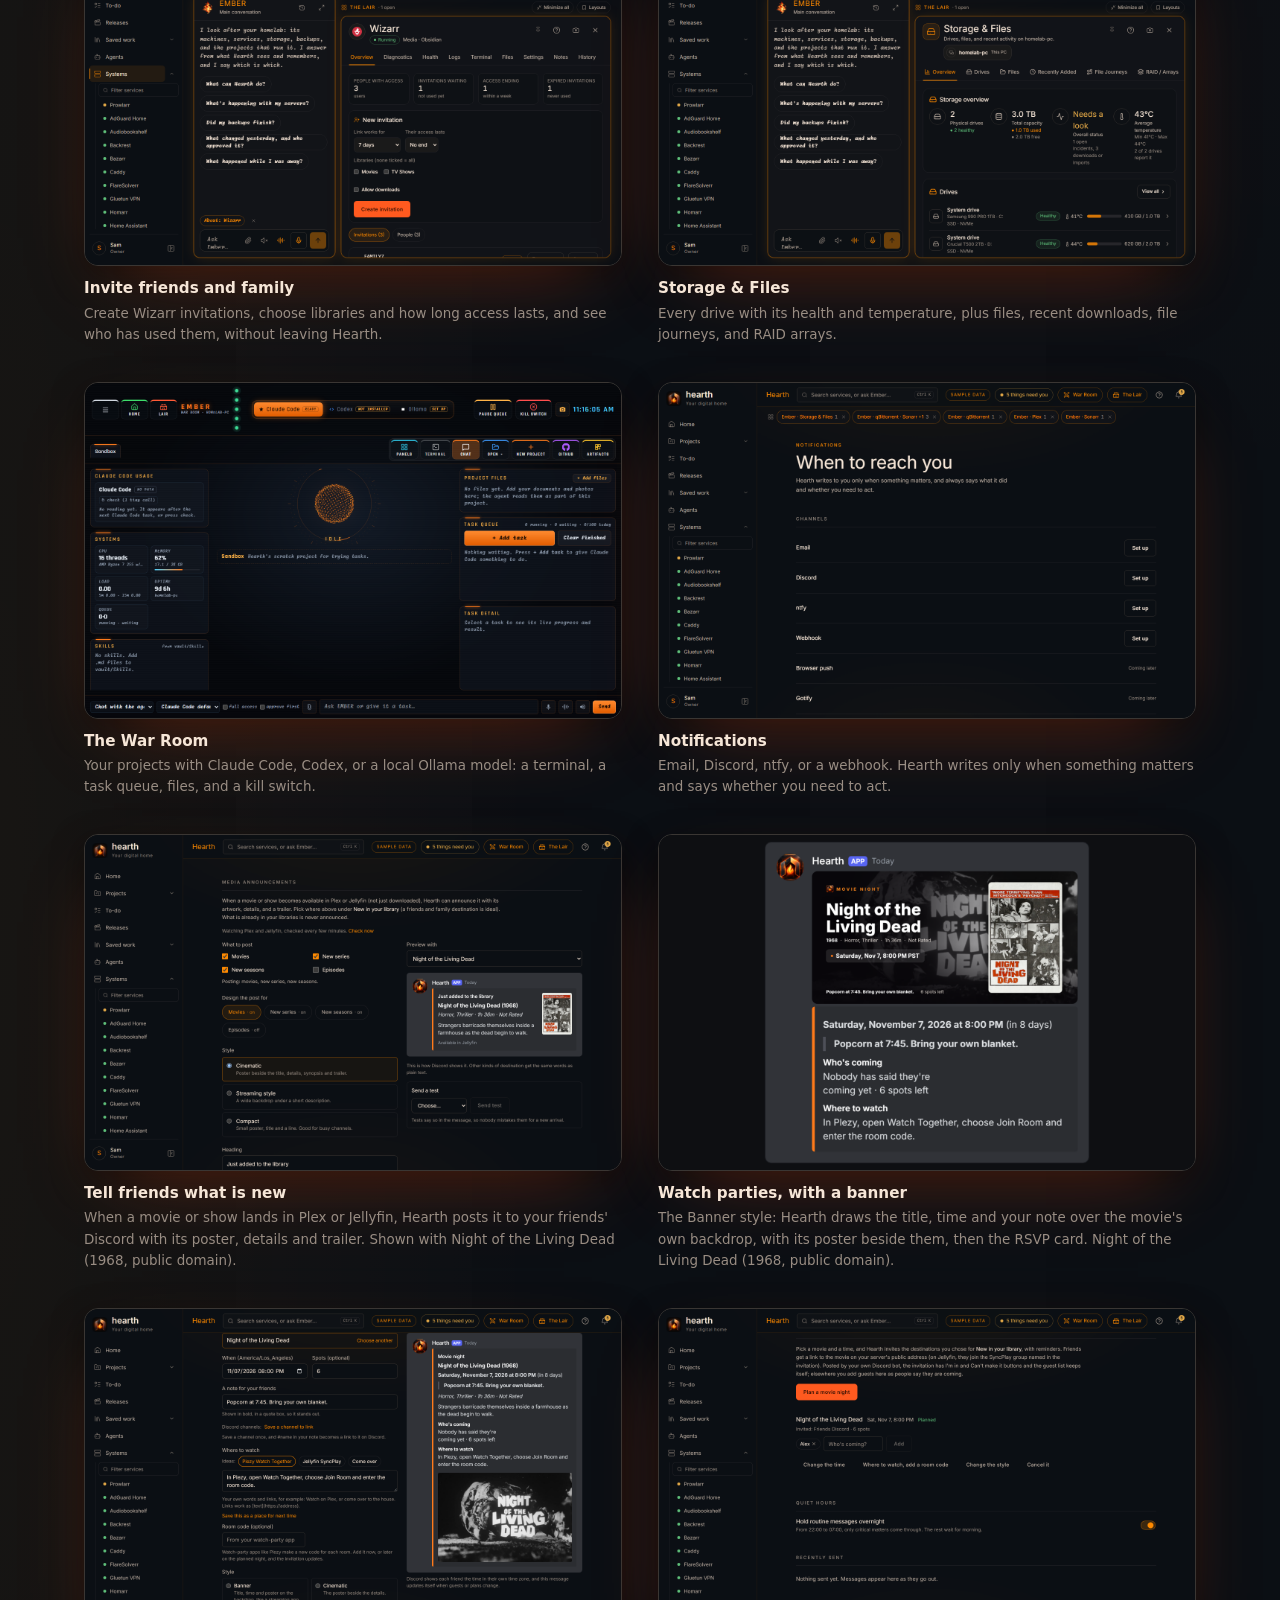
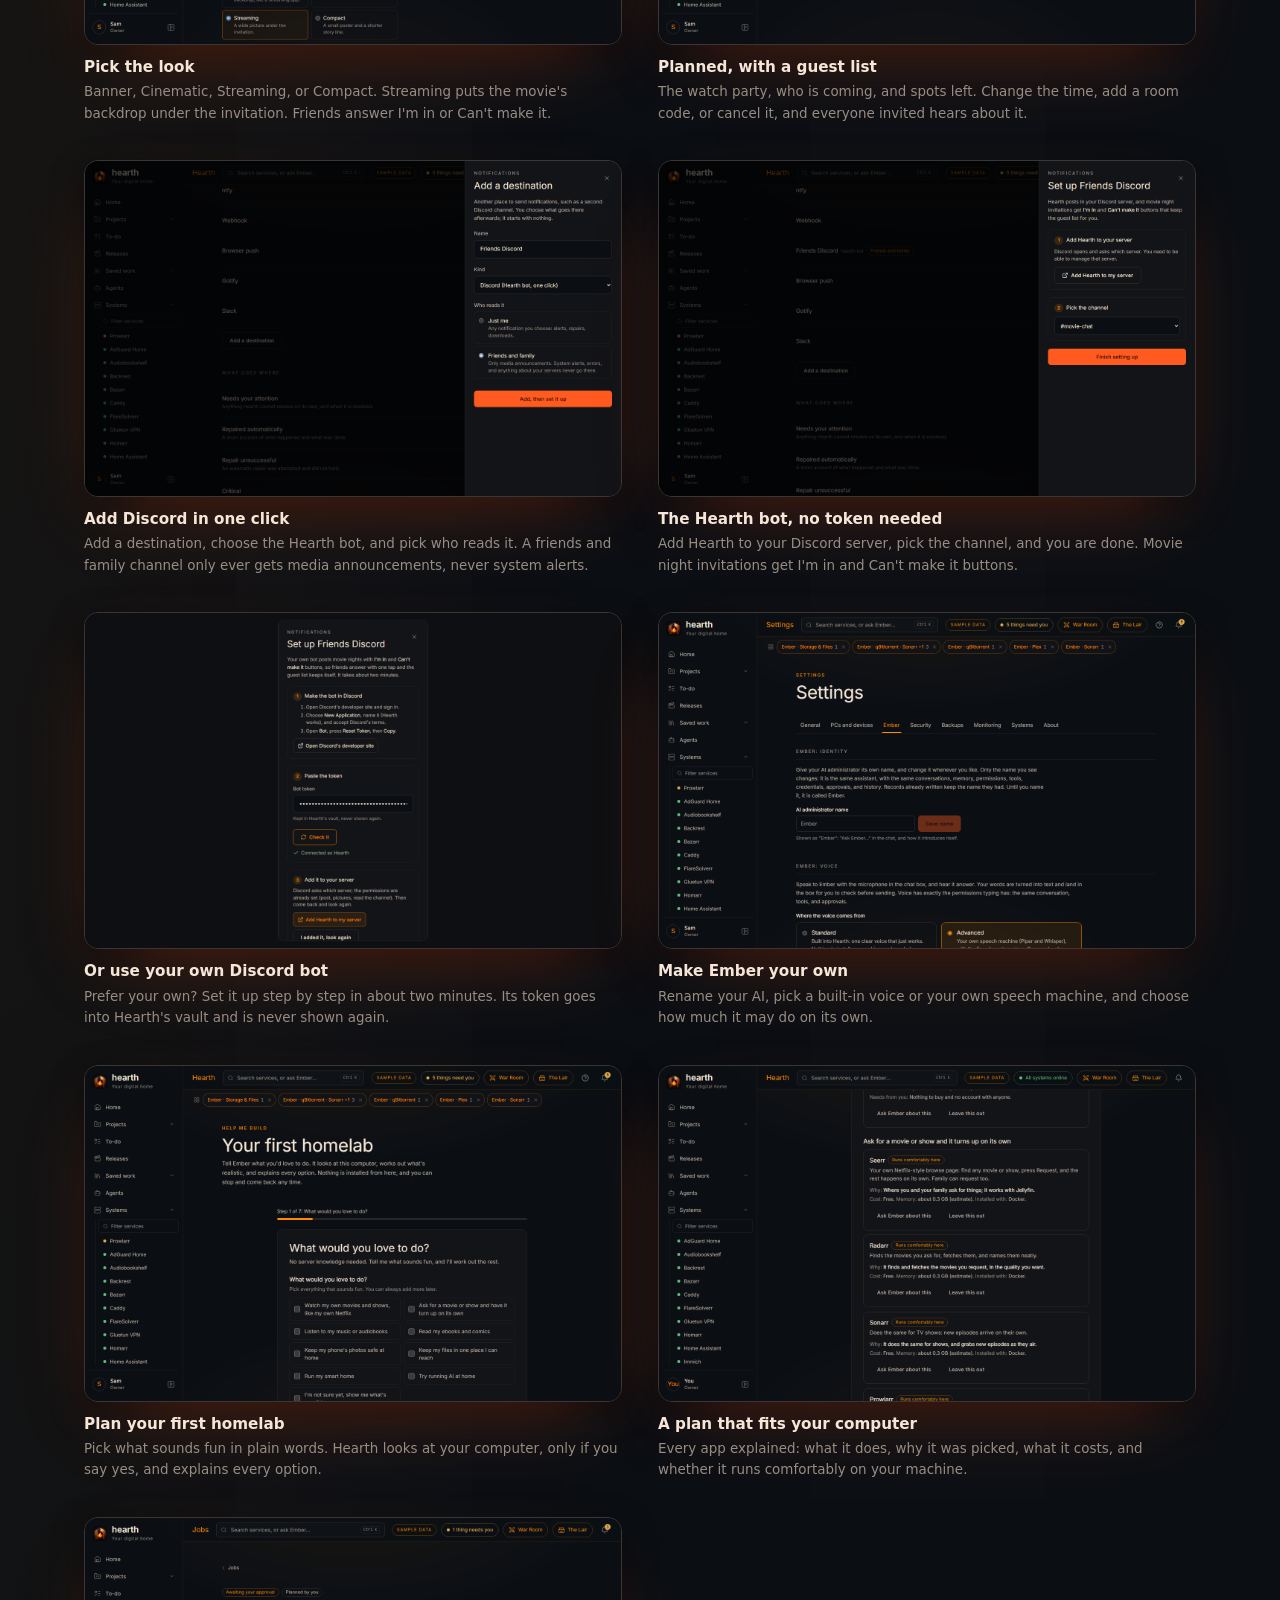
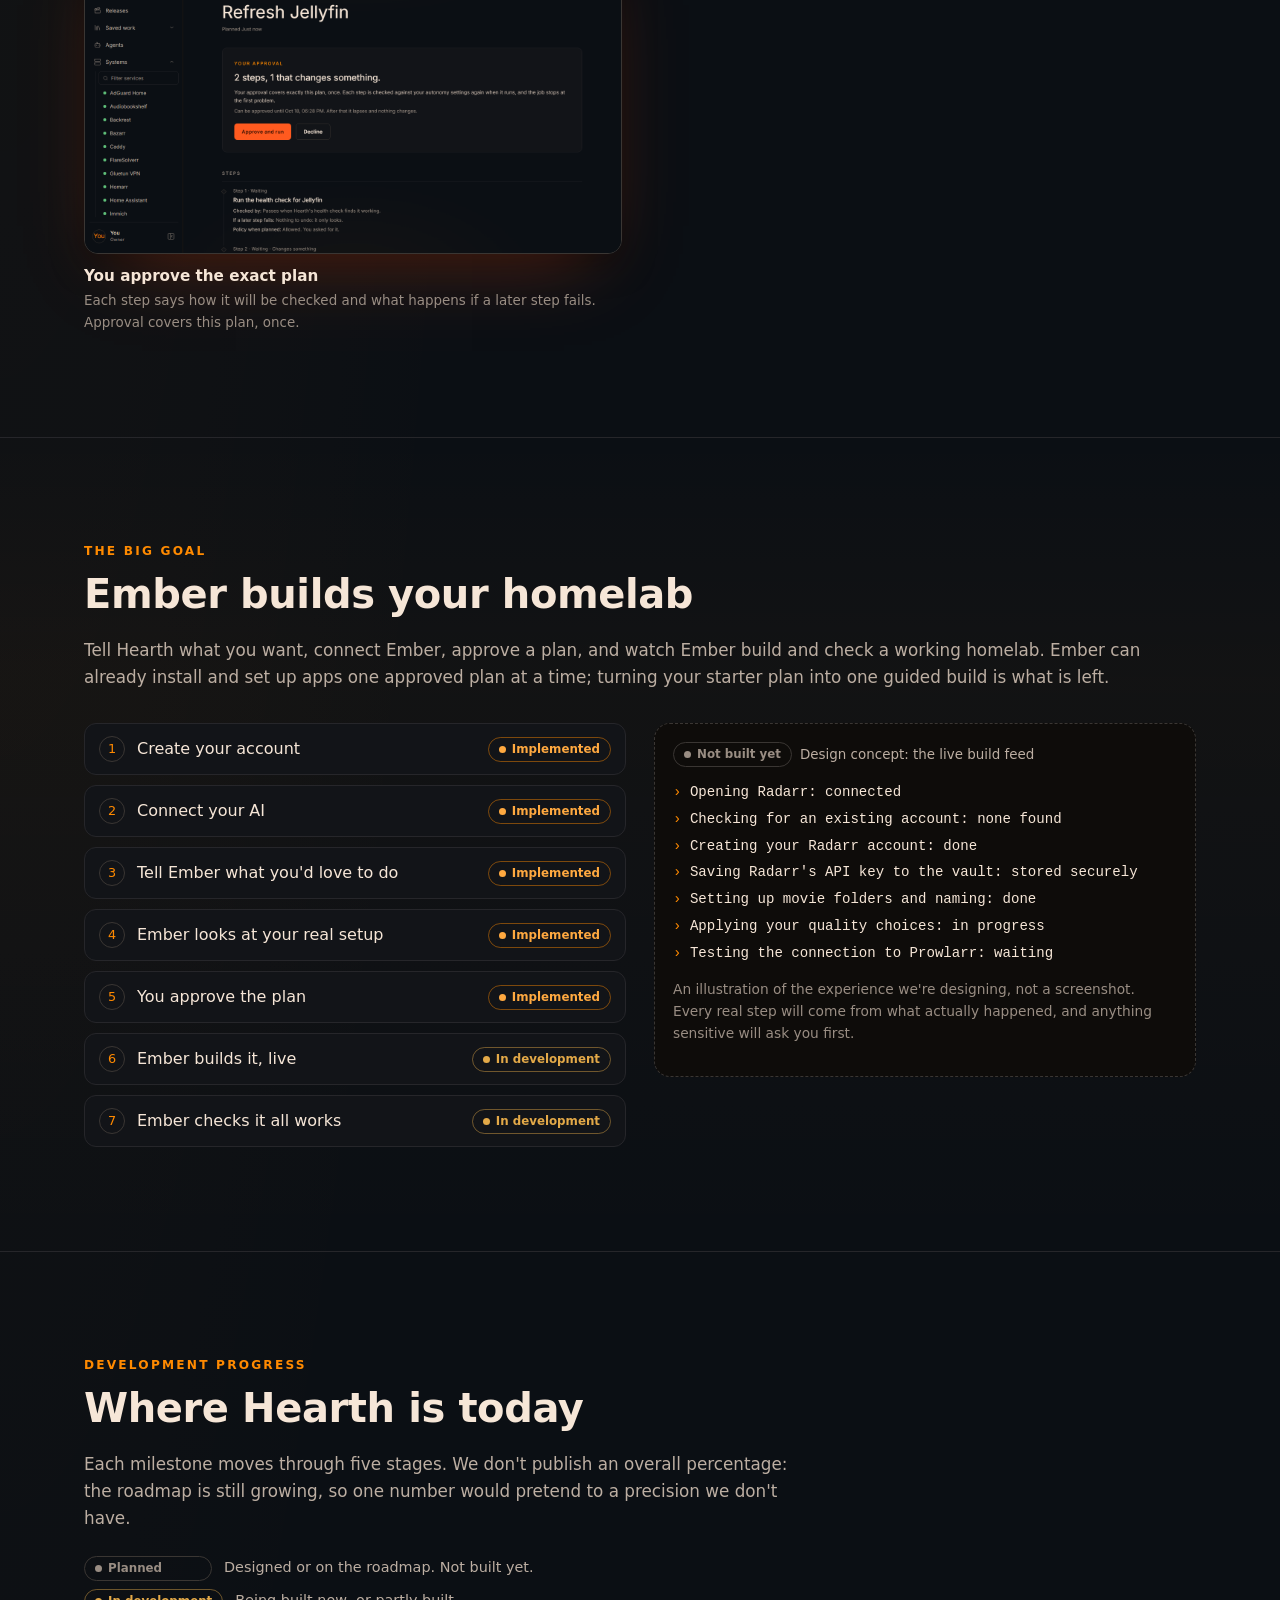
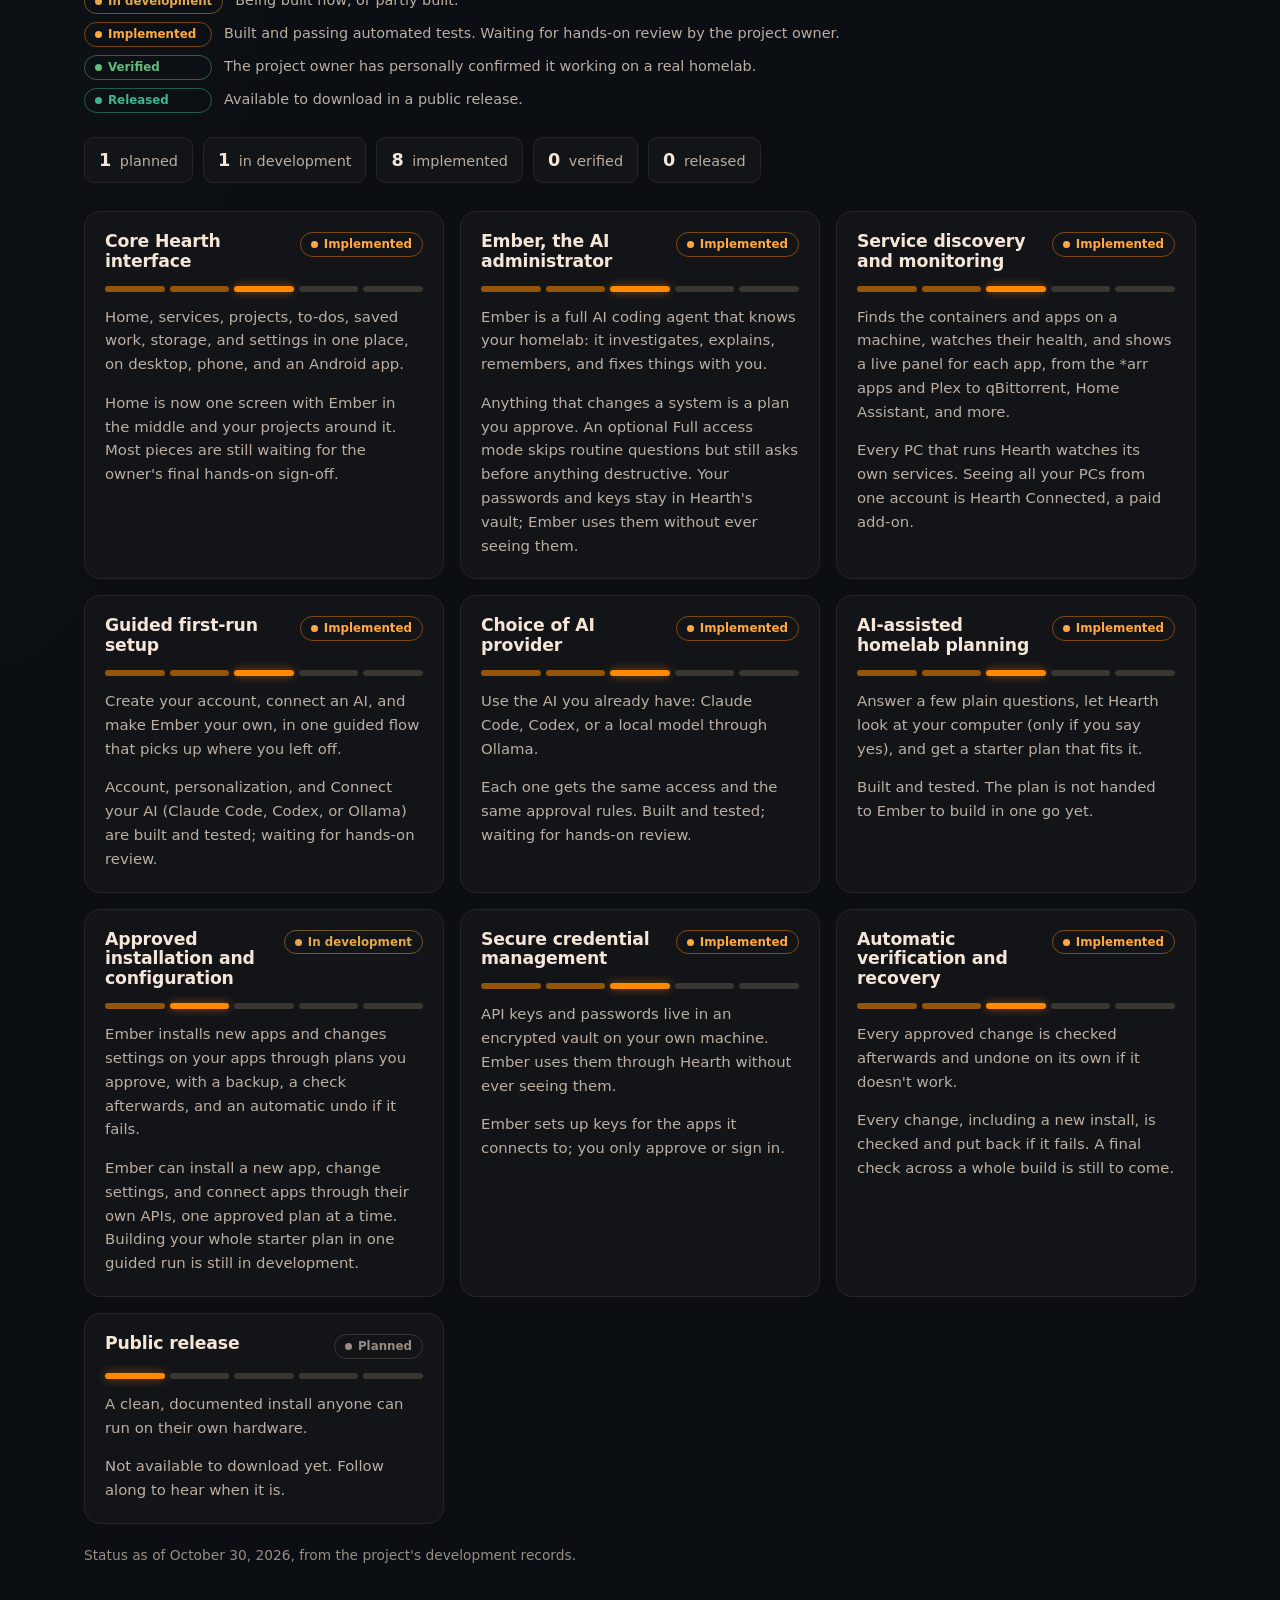
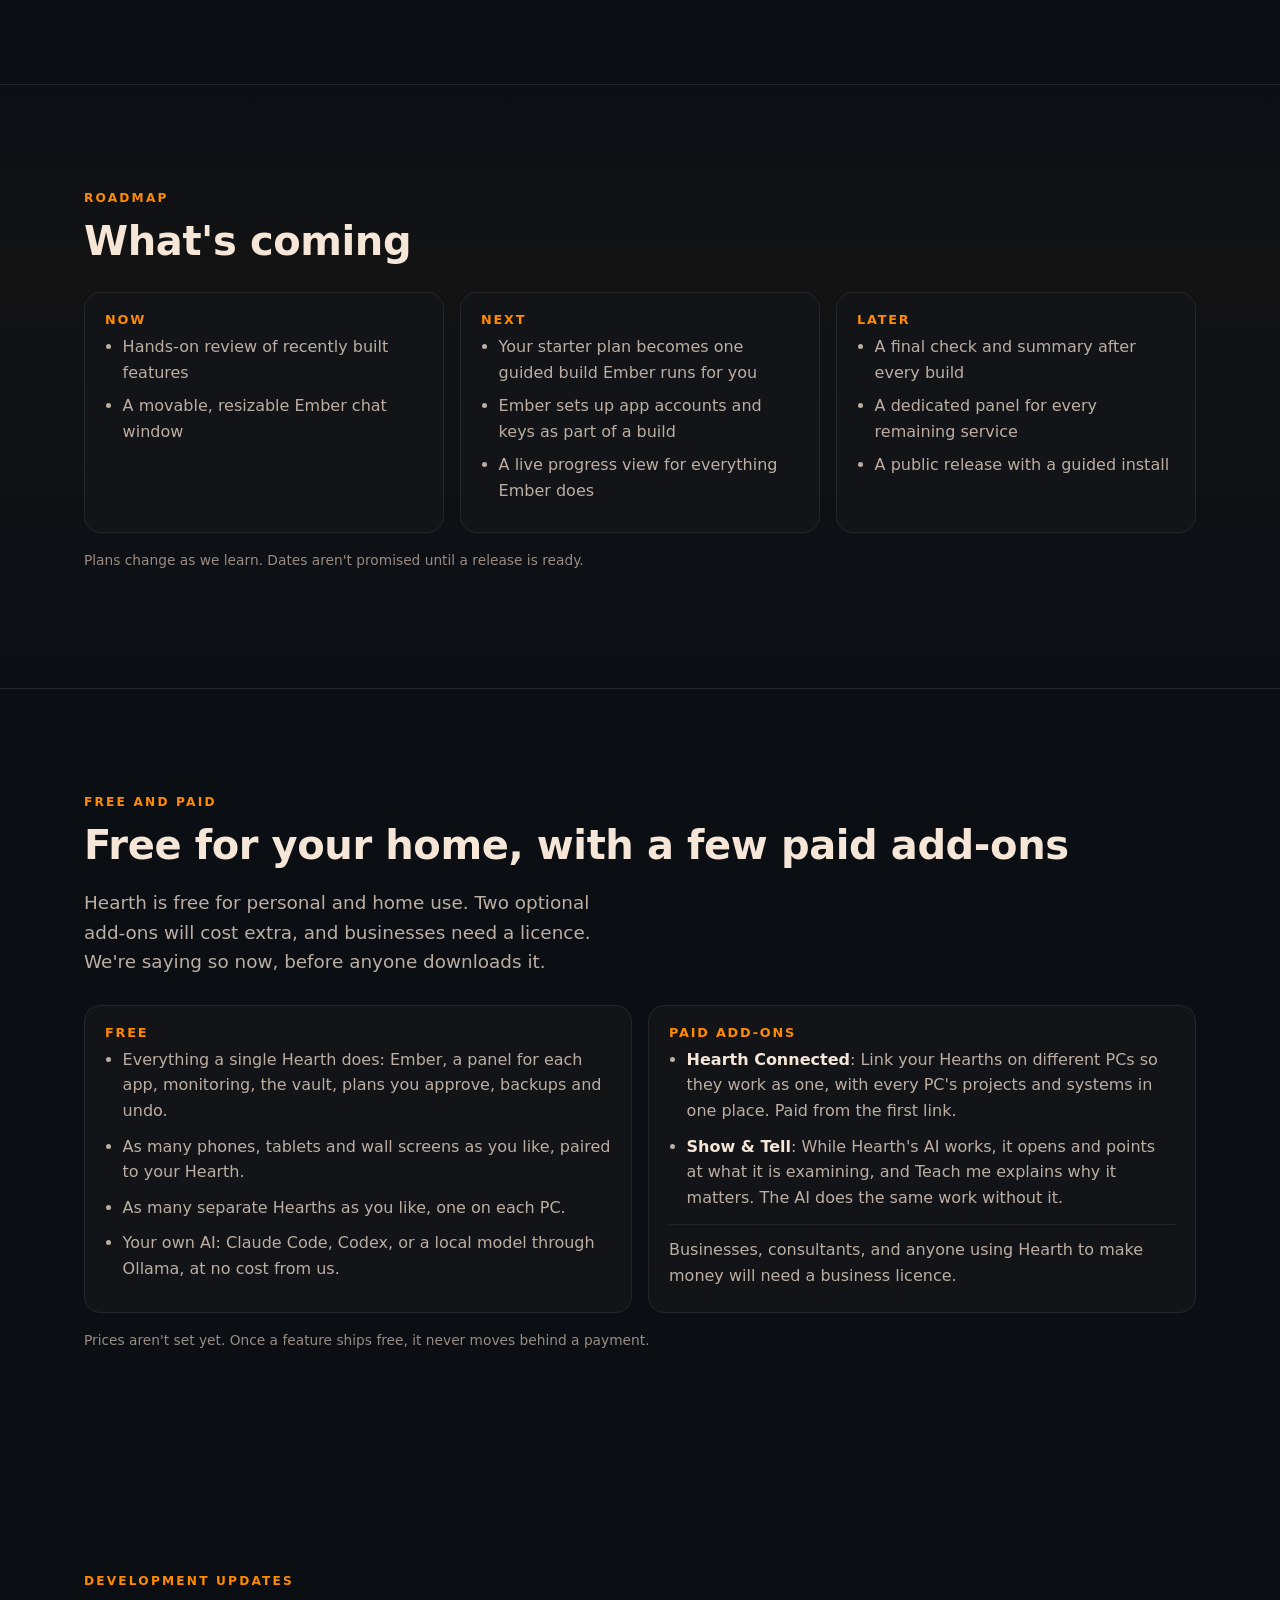
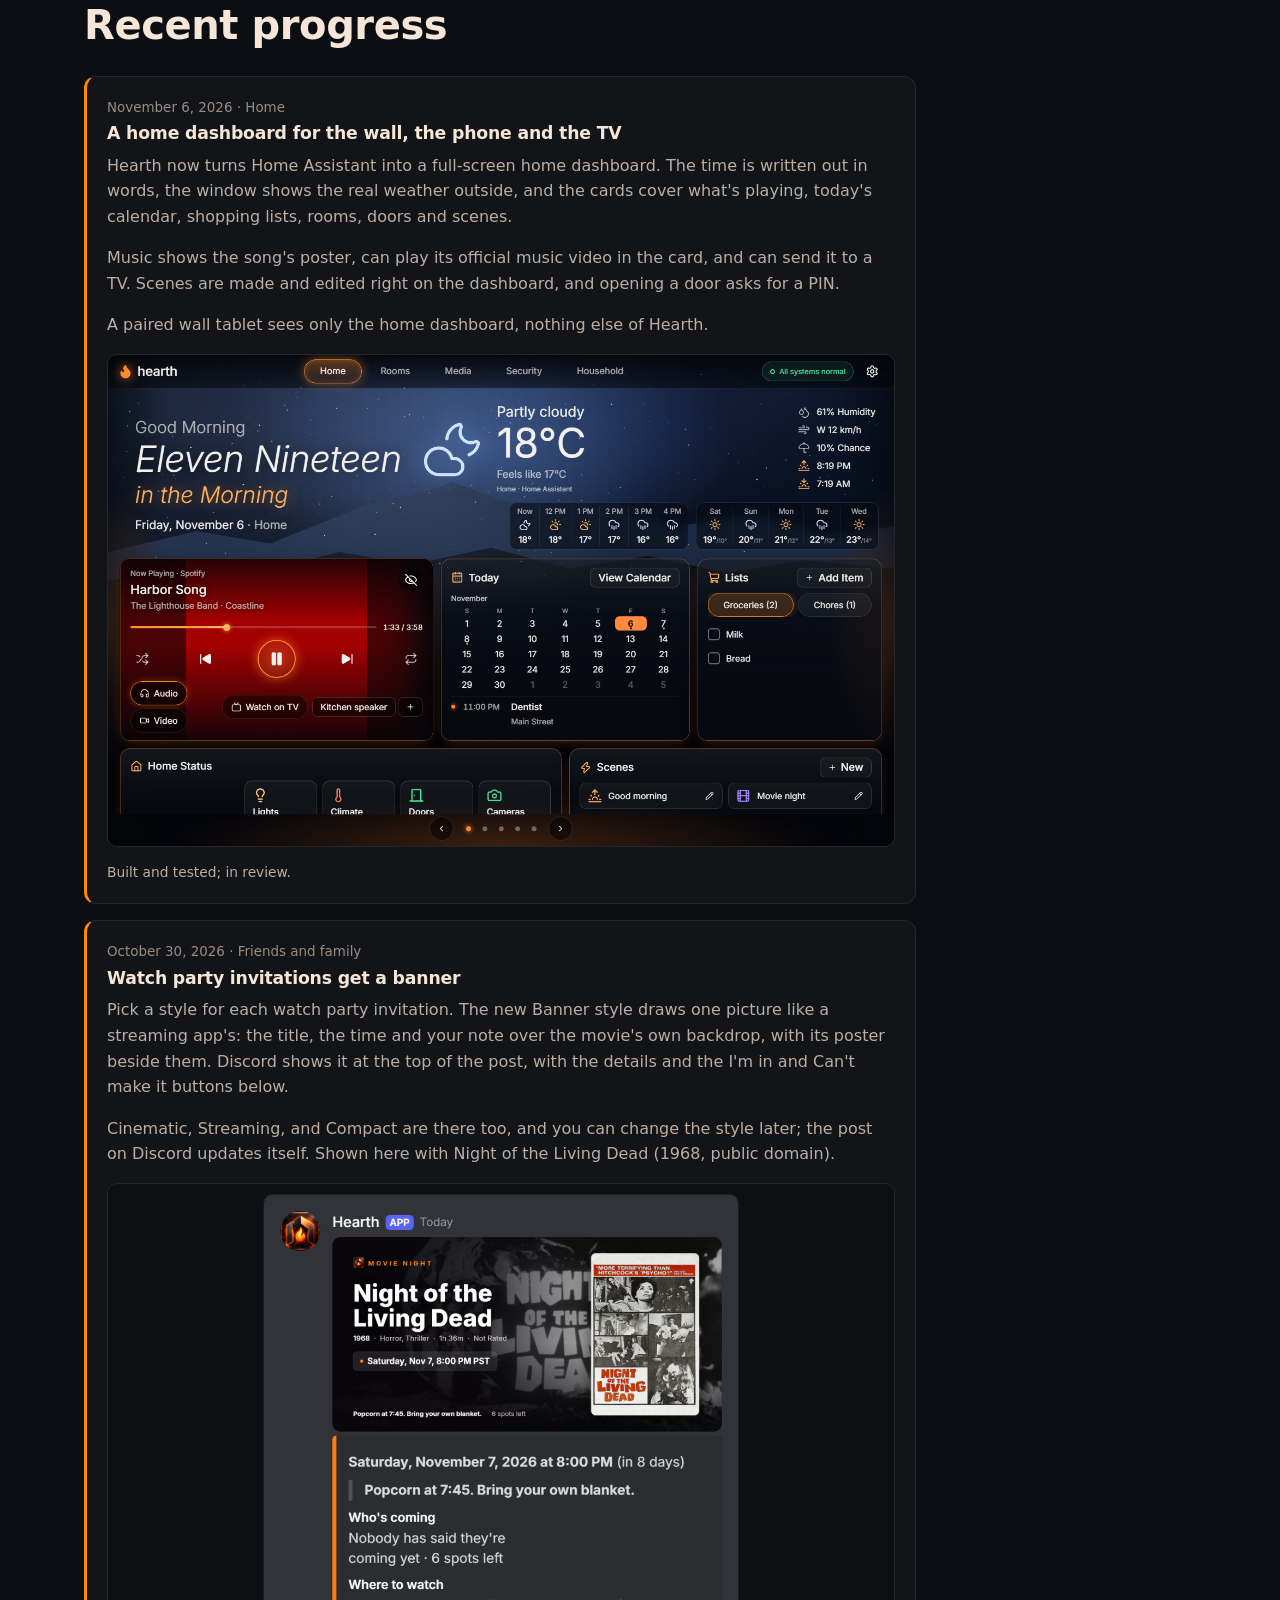
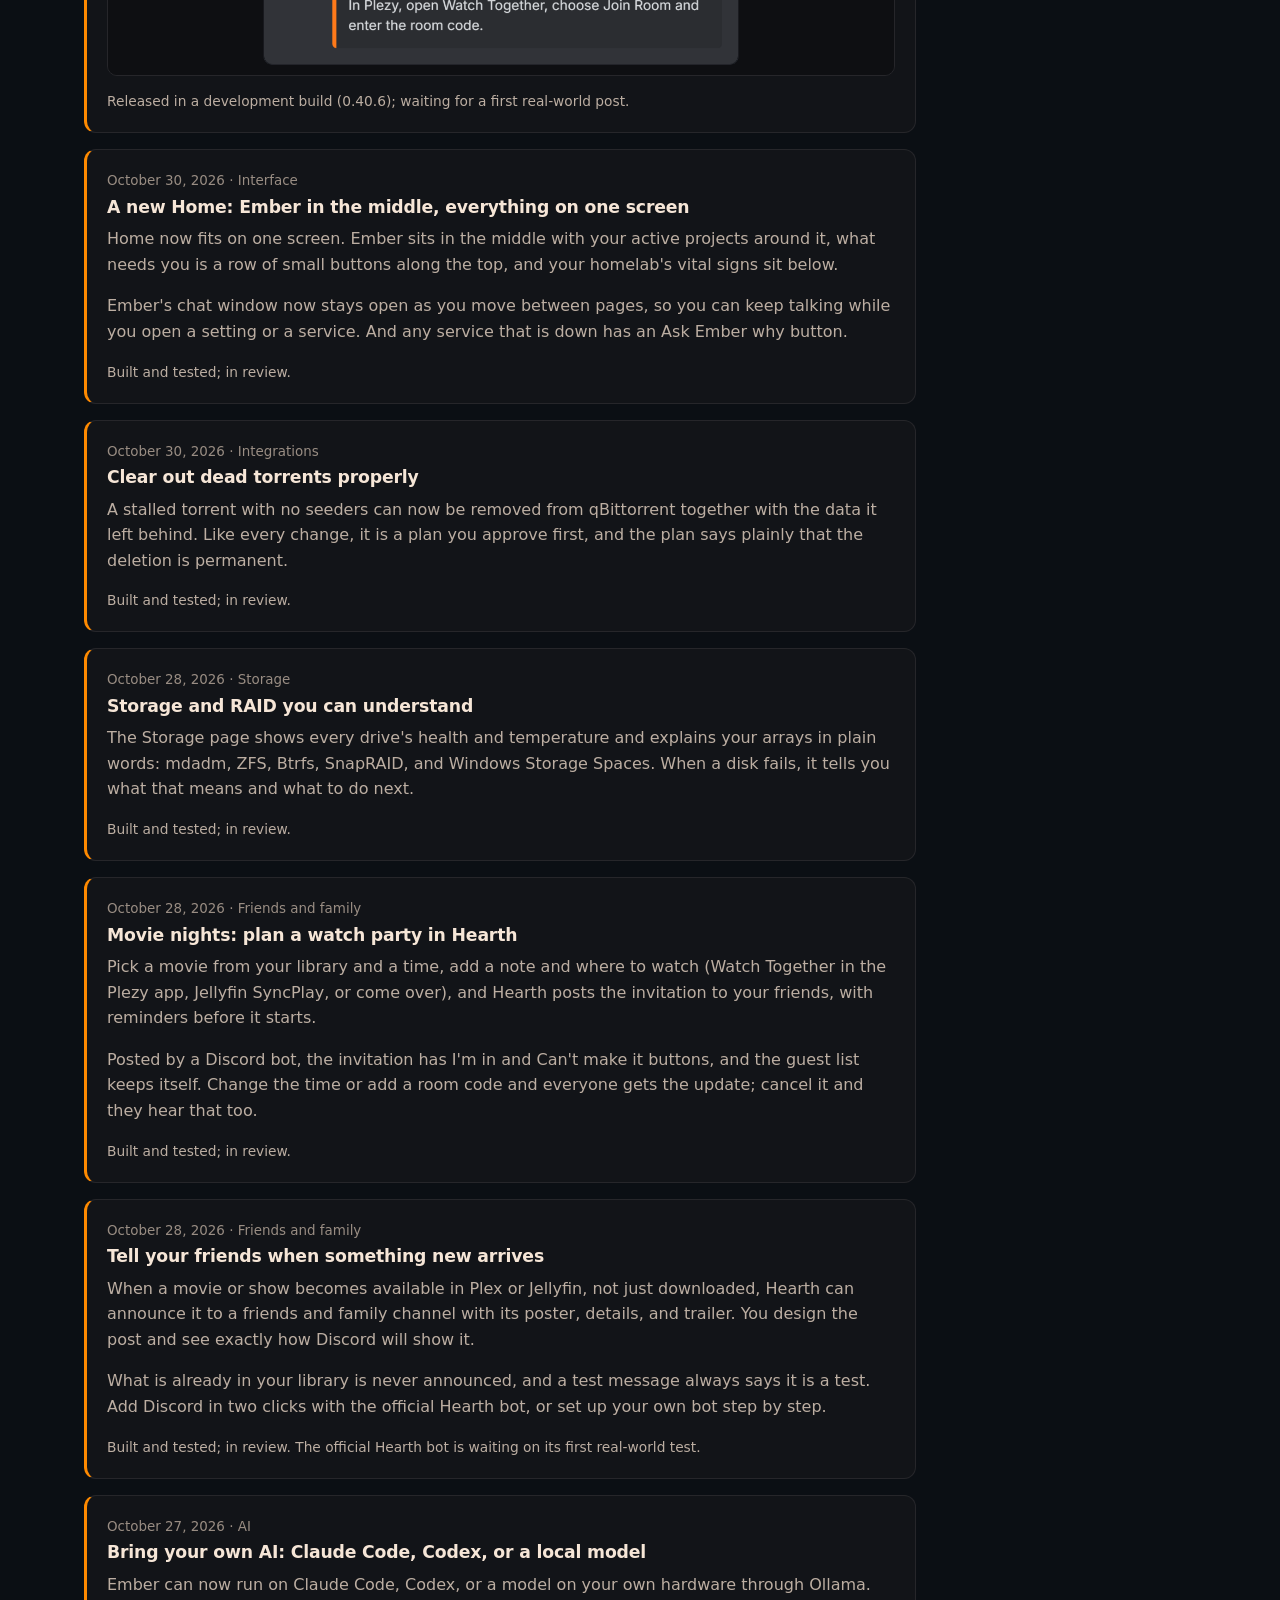
==== commit 357562dd: "Free and paid, stated up front; the home dashboard with three new screens Linking PCs (Hearth Connec" ====
--- a/docs/index.html
+++ b/docs/index.html
@@ -20,7 +20,7 @@
 <header class="top">
   <a class="brand" href="#top"><img src="assets/img/hearth-mark.png" alt="" width="36" height="36"><span>hearth</span></a>
   <nav aria-label="Sections">
-    <a href="#ember">Ember</a><a href="#preview">Preview</a><a href="#progress">Progress</a><a href="#roadmap">Roadmap</a><a href="#updates">Updates</a><a href="#follow" class="nav-cta">Follow</a>
+    <a href="#ember">Ember</a><a href="#preview">Preview</a><a href="#progress">Progress</a><a href="#roadmap">Roadmap</a><a href="#pricing">Pricing</a><a href="#updates">Updates</a><a href="#follow" class="nav-cta">Follow</a>
   </nav>
 </header>
 
@@ -71,6 +71,9 @@
   <div class="shots">
     <figure class="shot"><a href="assets/shots/home.png"><img src="assets/shots/home.png" alt="Home: Ember in the middle, your active projects around it, what needs you in one row, and your homelab&#39;s vital signs below. All on one screen." width="1440" height="900" loading="lazy"></a><figcaption><strong>Home</strong> Ember in the middle, your active projects around it, what needs you in one row, and your homelab&#39;s vital signs below. All on one screen.</figcaption></figure>
     <figure class="shot"><a href="assets/shots/home-ember.png"><img src="assets/shots/home-ember.png" alt="Ember goes where you go: Ember&#39;s chat stays open as you move between pages, so you can keep talking while you check a service or a setting." width="1440" height="900" loading="lazy"></a><figcaption><strong>Ember goes where you go</strong> Ember&#39;s chat stays open as you move between pages, so you can keep talking while you check a service or a setting.</figcaption></figure>
+    <figure class="shot"><a href="assets/shots/home-wall.png"><img src="assets/shots/home-wall.png" alt="A home dashboard for your wall: Hearth turns Home Assistant into a full-screen dashboard for a wall tablet or a spare screen: the time written out, the weather with a sky that matches outside, what&#39;s playing, today&#39;s calendar, shopping lists and scenes." width="1440" height="900" loading="lazy"></a><figcaption><strong>A home dashboard for your wall</strong> Hearth turns Home Assistant into a full-screen dashboard for a wall tablet or a spare screen: the time written out, the weather with a sky that matches outside, what&#39;s playing, today&#39;s calendar, shopping lists and scenes.</figcaption></figure>
+    <figure class="shot"><a href="assets/shots/home-weather.png"><img src="assets/shots/home-weather.png" alt="The forecast, one tap away: The next hours and the next days, from Home Assistant or a free weather service for your town." width="1440" height="900" loading="lazy"></a><figcaption><strong>The forecast, one tap away</strong> The next hours and the next days, from Home Assistant or a free weather service for your town.</figcaption></figure>
+    <figure class="shot"><a href="assets/shots/home-phone.png"><img src="assets/shots/home-phone.png" alt="The same home on your phone: Pair a phone or tablet and it opens straight to the home dashboard, with Rooms, Media, Security and Household a tap away." width="1440" height="900" loading="lazy"></a><figcaption><strong>The same home on your phone</strong> Pair a phone or tablet and it opens straight to the home dashboard, with Rooms, Media, Security and Household a tap away.</figcaption></figure>
     <figure class="shot"><a href="assets/shots/panel-qbittorrent.png"><img src="assets/shots/panel-qbittorrent.png" alt="The Lair: a panel for each app: Open any app beside Ember. qBittorrent shows stalled and broken torrents first, each with the repairs that fit it." width="1440" height="900" loading="lazy"></a><figcaption><strong>The Lair: a panel for each app</strong> Open any app beside Ember. qBittorrent shows stalled and broken torrents first, each with the repairs that fit it.</figcaption></figure>
     <figure class="shot"><a href="assets/shots/panel-sonarr.png"><img src="assets/shots/panel-sonarr.png" alt="Sonarr, explained: Stuck and failed downloads named with the app&#39;s own reason, and one-click Import or Search, each a plan you approve." width="1440" height="900" loading="lazy"></a><figcaption><strong>Sonarr, explained</strong> Stuck and failed downloads named with the app&#39;s own reason, and one-click Import or Search, each a plan you approve.</figcaption></figure>
     <figure class="shot"><a href="assets/shots/panel-plex.png"><img src="assets/shots/panel-plex.png" alt="Who is watching what: Plex libraries and live streams: direct play or transcode, buffering, and an Ask Ember button on every stream." width="1440" height="900" loading="lazy"></a><figcaption><strong>Who is watching what</strong> Plex libraries and live streams: direct play or transcode, buffering, and an Ask Ember button on every stream.</figcaption></figure>
@@ -123,7 +126,7 @@
   <div class="cards">
     <article class="card"><header><h3>Core Hearth interface</h3><span class="chip chip-implemented">Implemented</span></header><ol class="track" aria-label="Stage: Implemented"><li class="done"><span class="sr-only">Planned</span></li><li class="done"><span class="sr-only">In development</span></li><li class="now"><span class="sr-only">Implemented (current)</span></li><li class=""><span class="sr-only">Verified</span></li><li class=""><span class="sr-only">Released</span></li></ol><p>Home, services, projects, to-dos, saved work, storage, and settings in one place, on desktop, phone, and an Android app.</p><p class="fine">Home is now one screen with Ember in the middle and your projects around it. Most pieces are still waiting for the owner&#39;s final hands-on sign-off.</p></article>
     <article class="card"><header><h3>Ember, the AI administrator</h3><span class="chip chip-implemented">Implemented</span></header><ol class="track" aria-label="Stage: Implemented"><li class="done"><span class="sr-only">Planned</span></li><li class="done"><span class="sr-only">In development</span></li><li class="now"><span class="sr-only">Implemented (current)</span></li><li class=""><span class="sr-only">Verified</span></li><li class=""><span class="sr-only">Released</span></li></ol><p>Ember is a full AI coding agent that knows your homelab: it investigates, explains, remembers, and fixes things with you.</p><p class="fine">Anything that changes a system is a plan you approve. An optional Full access mode skips routine questions but still asks before anything destructive. Your passwords and keys stay in Hearth&#39;s vault; Ember uses them without ever seeing them.</p></article>
-    <article class="card"><header><h3>Service discovery and monitoring</h3><span class="chip chip-implemented">Implemented</span></header><ol class="track" aria-label="Stage: Implemented"><li class="done"><span class="sr-only">Planned</span></li><li class="done"><span class="sr-only">In development</span></li><li class="now"><span class="sr-only">Implemented (current)</span></li><li class=""><span class="sr-only">Verified</span></li><li class=""><span class="sr-only">Released</span></li></ol><p>Finds the containers and apps on a machine, watches their health, and shows a live panel for each app, from the *arr apps and Plex to qBittorrent, Home Assistant, and more.</p><p class="fine">Every PC that runs Hearth watches its own services, and you see them all from one account.</p></article>
+    <article class="card"><header><h3>Service discovery and monitoring</h3><span class="chip chip-implemented">Implemented</span></header><ol class="track" aria-label="Stage: Implemented"><li class="done"><span class="sr-only">Planned</span></li><li class="done"><span class="sr-only">In development</span></li><li class="now"><span class="sr-only">Implemented (current)</span></li><li class=""><span class="sr-only">Verified</span></li><li class=""><span class="sr-only">Released</span></li></ol><p>Finds the containers and apps on a machine, watches their health, and shows a live panel for each app, from the *arr apps and Plex to qBittorrent, Home Assistant, and more.</p><p class="fine">Every PC that runs Hearth watches its own services. Seeing all your PCs from one account is Hearth Connected, a paid add-on.</p></article>
     <article class="card"><header><h3>Guided first-run setup</h3><span class="chip chip-implemented">Implemented</span></header><ol class="track" aria-label="Stage: Implemented"><li class="done"><span class="sr-only">Planned</span></li><li class="done"><span class="sr-only">In development</span></li><li class="now"><span class="sr-only">Implemented (current)</span></li><li class=""><span class="sr-only">Verified</span></li><li class=""><span class="sr-only">Released</span></li></ol><p>Create your account, connect an AI, and make Ember your own, in one guided flow that picks up where you left off.</p><p class="fine">Account, personalization, and Connect your AI (Claude Code, Codex, or Ollama) are built and tested; waiting for hands-on review.</p></article>
     <article class="card"><header><h3>Choice of AI provider</h3><span class="chip chip-implemented">Implemented</span></header><ol class="track" aria-label="Stage: Implemented"><li class="done"><span class="sr-only">Planned</span></li><li class="done"><span class="sr-only">In development</span></li><li class="now"><span class="sr-only">Implemented (current)</span></li><li class=""><span class="sr-only">Verified</span></li><li class=""><span class="sr-only">Released</span></li></ol><p>Use the AI you already have: Claude Code, Codex, or a local model through Ollama.</p><p class="fine">Each one gets the same access and the same approval rules. Built and tested; waiting for hands-on review.</p></article>
     <article class="card"><header><h3>AI-assisted homelab planning</h3><span class="chip chip-implemented">Implemented</span></header><ol class="track" aria-label="Stage: Implemented"><li class="done"><span class="sr-only">Planned</span></li><li class="done"><span class="sr-only">In development</span></li><li class="now"><span class="sr-only">Implemented (current)</span></li><li class=""><span class="sr-only">Verified</span></li><li class=""><span class="sr-only">Released</span></li></ol><p>Answer a few plain questions, let Hearth look at your computer (only if you say yes), and get a starter plan that fits it.</p><p class="fine">Built and tested. The plan is not handed to Ember to build in one go yet.</p></article>
@@ -146,10 +149,21 @@
   <p class="fine">Plans change as we learn. Dates aren't promised until a release is ready.</p>
 </section>
 
+<section id="pricing" aria-labelledby="pricing-h">
+  <p class="eyebrow">Free and paid</p>
+  <h2 id="pricing-h">Free for your home, with a few paid add-ons</h2>
+  <p class="lead">Hearth is free for personal and home use. Two optional add-ons will cost extra, and businesses need a licence. We&#39;re saying so now, before anyone downloads it.</p>
+  <div class="pricing">
+    <div><h3>Free</h3><ul><li>Everything a single Hearth does: Ember, a panel for each app, monitoring, the vault, plans you approve, backups and undo.</li><li>As many phones, tablets and wall screens as you like, paired to your Hearth.</li><li>As many separate Hearths as you like, one on each PC.</li><li>Your own AI: Claude Code, Codex, or a local model through Ollama, at no cost from us.</li></ul></div>
+    <div><h3>Paid add-ons</h3><ul><li><strong>Hearth Connected</strong>: Link your Hearths on different PCs so they work as one, with every PC&#39;s projects and systems in one place. Paid from the first link.</li><li><strong>Show &amp; Tell</strong>: While Hearth&#39;s AI works, it opens and points at what it is examining, and Teach me explains why it matters. The AI does the same work without it.</li></ul><p class="biz">Businesses, consultants, and anyone using Hearth to make money will need a business licence.</p></div>
+  </div>
+  <p class="fine">Prices aren&#39;t set yet. Once a feature ships free, it never moves behind a payment.</p>
+</section>
+
 <section id="updates" aria-labelledby="updates-h">
   <p class="eyebrow">Development updates</p>
   <h2 id="updates-h">Recent progress</h2>
-  <ol class="updates"><li><article><p class="meta"><time datetime="2026-10-30">October 30, 2026</time> · Friends and family</p><h3>Watch party invitations get a banner</h3><p>Pick a style for each watch party invitation. The new Banner style draws one picture like a streaming app&#39;s: the title, the time and your note over the movie&#39;s own backdrop, with its poster beside them. Discord shows it at the top of the post, with the details and the I&#39;m in and Can&#39;t make it buttons below.</p><p>Cinematic, Streaming, and Compact are there too, and you can change the style later; the post on Discord updates itself. Shown here with Night of the Living Dead (1968, public domain).</p><figure class="update-shot"><a href="assets/shots/movie-night-banner.png"><img src="assets/shots/movie-night-banner.png" alt="A Discord post from Hearth: a banner for Night of the Living Dead with the time and poster, then the guest list and where to watch." loading="lazy"></a></figure><p class="fine">Released in a development build (0.40.6); waiting for a first real-world post.</p></article></li><li><article><p class="meta"><time datetime="2026-10-30">October 30, 2026</time> · Interface</p><h3>A new Home: Ember in the middle, everything on one screen</h3><p>Home now fits on one screen. Ember sits in the middle with your active projects around it, what needs you is a row of small buttons along the top, and your homelab&#39;s vital signs sit below.</p><p>Ember&#39;s chat window now stays open as you move between pages, so you can keep talking while you open a setting or a service. And any service that is down has an Ask Ember why button.</p><p class="fine">Built and tested; in review.</p></article></li><li><article><p class="meta"><time datetime="2026-10-30">October 30, 2026</time> · Integrations</p><h3>Clear out dead torrents properly</h3><p>A stalled torrent with no seeders can now be removed from qBittorrent together with the data it left behind. Like every change, it is a plan you approve first, and the plan says plainly that the deletion is permanent.</p><p class="fine">Built and tested; in review.</p></article></li><li><article><p class="meta"><time datetime="2026-10-28">October 28, 2026</time> · Storage</p><h3>Storage and RAID you can understand</h3><p>The Storage page shows every drive&#39;s health and temperature and explains your arrays in plain words: mdadm, ZFS, Btrfs, SnapRAID, and Windows Storage Spaces. When a disk fails, it tells you what that means and what to do next.</p><p class="fine">Built and tested; in review.</p></article></li><li><article><p class="meta"><time datetime="2026-10-28">October 28, 2026</time> · Friends and family</p><h3>Movie nights: plan a watch party in Hearth</h3><p>Pick a movie from your library and a time, add a note and where to watch (Watch Together in the Plezy app, Jellyfin SyncPlay, or come over), and Hearth posts the invitation to your friends, with reminders before it starts.</p><p>Posted by a Discord bot, the invitation has I&#39;m in and Can&#39;t make it buttons, and the guest list keeps itself. Change the time or add a room code and everyone gets the update; cancel it and they hear that too.</p><p class="fine">Built and tested; in review.</p></article></li><li><article><p class="meta"><time datetime="2026-10-28">October 28, 2026</time> · Friends and family</p><h3>Tell your friends when something new arrives</h3><p>When a movie or show becomes available in Plex or Jellyfin, not just downloaded, Hearth can announce it to a friends and family channel with its poster, details, and trailer. You design the post and see exactly how Discord will show it.</p><p>What is already in your library is never announced, and a test message always says it is a test. Add Discord in two clicks with the official Hearth bot, or set up your own bot step by step.</p><p class="fine">Built and tested; in review. The official Hearth bot is waiting on its first real-world test.</p></article></li><li><article><p class="meta"><time datetime="2026-10-27">October 27, 2026</time> · AI</p><h3>Bring your own AI: Claude Code, Codex, or a local model</h3><p>Ember can now run on Claude Code, Codex, or a model on your own hardware through Ollama. Whichever you pick gets the same tools, the same memory of your homelab, and the same approval rules.</p><p>The War Room is where you work with it on bigger jobs, with your projects from every PC in one place.</p><p class="fine">Built and tested; in review.</p></article></li><li><article><p class="meta"><time datetime="2026-10-26">October 26, 2026</time> · Voice</p><h3>Talk to Ember out loud</h3><p>Ember can speak with a built-in voice that needs no setup, and you can dictate instead of typing. If you have a spare machine with a graphics card, Hearth can set it up as a speech machine for more natural voices.</p><p class="fine">Built and tested; in review.</p></article></li><li><article><p class="meta"><time datetime="2026-10-23">October 23, 2026</time> · Multi-PC</p><h3>One account across all your PCs, on Linux and Windows</h3><p>Hearth runs on each PC you own, Linux or Windows, and they join together under one account with a pairing code. Each PC watches its own services, and you see and manage all of them from any of them, or from your phone.</p><p>Updates are offered, never forced: Hearth tells you a new version is out and you update when you are ready.</p><p class="fine">Built and tested; in review.</p></article></li><li><article><p class="meta"><time datetime="2026-10-19">October 19, 2026</time> · Administration</p><h3>Ember can install new apps, not just fix them</h3><p>Ember can now add a new app to your homelab as its own Docker Compose project, update an app to a newer version, or remove one while keeping its files and data. Each is a plan you approve first.</p><p>Hearth checks every change afterwards, on the containers and on the app itself, and puts things back on its own if the check fails. Building a whole homelab from your starter plan in one guided run is the next step.</p><p class="fine">Built and tested; in review.</p></article></li><li><article><p class="meta"><time datetime="2026-10-17">October 17, 2026</time> · Onboarding</p><h3>Connect your AI, right after you create your account</h3><p>Setup now goes straight from creating your account to connecting Ember&#39;s AI. Hearth only offers the services it can really connect to, explains in plain English what AI use costs, and runs a three-part test before Ember uses it: is it installed, is it signed in and answering, and can Ember use Hearth&#39;s tools through it.</p><p>You can skip it, and everything that doesn&#39;t need an AI keeps working. Close the browser halfway and setup picks up where you left off.</p><p class="fine">Built and tested; in review.</p></article></li><li><article><p class="meta"><time datetime="2026-10-17">October 17, 2026</time> · Roadmap</p><h3>Where we&#39;re headed: Ember builds your homelab</h3><p>We&#39;ve written down the whole first-run experience we&#39;re building toward: tell Ember what you&#39;d love to do, let it look at your real setup, approve a plan, then watch it create accounts, store keys safely, configure each app, and check that everything works.</p><p>It will be built in small steps, starting with apps you already run, and every change keeps needing your approval.</p><p class="fine">Planned.</p></article></li><li><article><p class="meta"><time datetime="2026-10-16">October 16, 2026</time> · Planning</p><h3>Plans that never quietly drop what you asked for</h3><p>The setup planner now keeps every wish you state. Anything it can&#39;t fit on your computer is shown with the reason, what it would take, and other ways to get it, and you choose whether to include it anyway, save it for later, or accept a substitute.</p><p class="fine">Built and tested; in review.</p></article></li><li><article><p class="meta"><time datetime="2026-10-16">October 16, 2026</time> · Identity</p><h3>Hello, Hearth. Meet Ember.</h3><p>The project has its name and its look: Hearth, with an ember-orange theme, and Ember, its AI administrator, shown as a living flame. You can rename Ember, choose from five voices and twenty-five looks, or use your own picture.</p><p class="fine">Built and tested; in review.</p></article></li><li><article><p class="meta"><time datetime="2026-10-15">October 15, 2026</time> · Integrations</p><h3>Requested movies, followed until they arrive</h3><p>Hearth can follow the movies you request, notice when their digital release date arrives, and tell you once if something is in the way. It only reads: it never searches or downloads on its own.</p><p class="fine">Built and tested; in review.</p></article></li></ol>
+  <ol class="updates"><li><article><p class="meta"><time datetime="2026-11-06">November 6, 2026</time> · Home</p><h3>A home dashboard for the wall, the phone and the TV</h3><p>Hearth now turns Home Assistant into a full-screen home dashboard. The time is written out in words, the window shows the real weather outside, and the cards cover what&#39;s playing, today&#39;s calendar, shopping lists, rooms, doors and scenes.</p><p>Music shows the song&#39;s poster, can play its official music video in the card, and can send it to a TV. Scenes are made and edited right on the dashboard, and opening a door asks for a PIN.</p><p>A paired wall tablet sees only the home dashboard, nothing else of Hearth.</p><figure class="update-shot"><a href="assets/shots/home-wall.png"><img src="assets/shots/home-wall.png" alt="Hearth&#39;s home dashboard with the time, weather, music, calendar, lists and scenes, shown with sample data" loading="lazy"></a></figure><p class="fine">Built and tested; in review.</p></article></li><li><article><p class="meta"><time datetime="2026-10-30">October 30, 2026</time> · Friends and family</p><h3>Watch party invitations get a banner</h3><p>Pick a style for each watch party invitation. The new Banner style draws one picture like a streaming app&#39;s: the title, the time and your note over the movie&#39;s own backdrop, with its poster beside them. Discord shows it at the top of the post, with the details and the I&#39;m in and Can&#39;t make it buttons below.</p><p>Cinematic, Streaming, and Compact are there too, and you can change the style later; the post on Discord updates itself. Shown here with Night of the Living Dead (1968, public domain).</p><figure class="update-shot"><a href="assets/shots/movie-night-banner.png"><img src="assets/shots/movie-night-banner.png" alt="A Discord post from Hearth: a banner for Night of the Living Dead with the time and poster, then the guest list and where to watch." loading="lazy"></a></figure><p class="fine">Released in a development build (0.40.6); waiting for a first real-world post.</p></article></li><li><article><p class="meta"><time datetime="2026-10-30">October 30, 2026</time> · Interface</p><h3>A new Home: Ember in the middle, everything on one screen</h3><p>Home now fits on one screen. Ember sits in the middle with your active projects around it, what needs you is a row of small buttons along the top, and your homelab&#39;s vital signs sit below.</p><p>Ember&#39;s chat window now stays open as you move between pages, so you can keep talking while you open a setting or a service. And any service that is down has an Ask Ember why button.</p><p class="fine">Built and tested; in review.</p></article></li><li><article><p class="meta"><time datetime="2026-10-30">October 30, 2026</time> · Integrations</p><h3>Clear out dead torrents properly</h3><p>A stalled torrent with no seeders can now be removed from qBittorrent together with the data it left behind. Like every change, it is a plan you approve first, and the plan says plainly that the deletion is permanent.</p><p class="fine">Built and tested; in review.</p></article></li><li><article><p class="meta"><time datetime="2026-10-28">October 28, 2026</time> · Storage</p><h3>Storage and RAID you can understand</h3><p>The Storage page shows every drive&#39;s health and temperature and explains your arrays in plain words: mdadm, ZFS, Btrfs, SnapRAID, and Windows Storage Spaces. When a disk fails, it tells you what that means and what to do next.</p><p class="fine">Built and tested; in review.</p></article></li><li><article><p class="meta"><time datetime="2026-10-28">October 28, 2026</time> · Friends and family</p><h3>Movie nights: plan a watch party in Hearth</h3><p>Pick a movie from your library and a time, add a note and where to watch (Watch Together in the Plezy app, Jellyfin SyncPlay, or come over), and Hearth posts the invitation to your friends, with reminders before it starts.</p><p>Posted by a Discord bot, the invitation has I&#39;m in and Can&#39;t make it buttons, and the guest list keeps itself. Change the time or add a room code and everyone gets the update; cancel it and they hear that too.</p><p class="fine">Built and tested; in review.</p></article></li><li><article><p class="meta"><time datetime="2026-10-28">October 28, 2026</time> · Friends and family</p><h3>Tell your friends when something new arrives</h3><p>When a movie or show becomes available in Plex or Jellyfin, not just downloaded, Hearth can announce it to a friends and family channel with its poster, details, and trailer. You design the post and see exactly how Discord will show it.</p><p>What is already in your library is never announced, and a test message always says it is a test. Add Discord in two clicks with the official Hearth bot, or set up your own bot step by step.</p><p class="fine">Built and tested; in review. The official Hearth bot is waiting on its first real-world test.</p></article></li><li><article><p class="meta"><time datetime="2026-10-27">October 27, 2026</time> · AI</p><h3>Bring your own AI: Claude Code, Codex, or a local model</h3><p>Ember can now run on Claude Code, Codex, or a model on your own hardware through Ollama. Whichever you pick gets the same tools, the same memory of your homelab, and the same approval rules.</p><p>The War Room is where you work with it on bigger jobs. With Hearth Connected, a paid add-on, it shows your projects from every PC in one place.</p><p class="fine">Built and tested; in review.</p></article></li><li><article><p class="meta"><time datetime="2026-10-26">October 26, 2026</time> · Voice</p><h3>Talk to Ember out loud</h3><p>Ember can speak with a built-in voice that needs no setup, and you can dictate instead of typing. If you have a spare machine with a graphics card, Hearth can set it up as a speech machine for more natural voices.</p><p class="fine">Built and tested; in review.</p></article></li><li><article><p class="meta"><time datetime="2026-10-23">October 23, 2026</time> · Multi-PC</p><h3>One account across all your PCs, on Linux and Windows</h3><p>Hearth runs on each PC you own, Linux or Windows, and they join together under one account with a pairing code. Each PC watches its own services, and you see and manage all of them from any of them, or from your phone.</p><p>Update, November 6: linking your PCs this way is Hearth Connected, a paid add-on. Hearth on each PC on its own stays free.</p><p>Updates are offered, never forced: Hearth tells you a new version is out and you update when you are ready.</p><p class="fine">Built and tested; in review.</p></article></li><li><article><p class="meta"><time datetime="2026-10-19">October 19, 2026</time> · Administration</p><h3>Ember can install new apps, not just fix them</h3><p>Ember can now add a new app to your homelab as its own Docker Compose project, update an app to a newer version, or remove one while keeping its files and data. Each is a plan you approve first.</p><p>Hearth checks every change afterwards, on the containers and on the app itself, and puts things back on its own if the check fails. Building a whole homelab from your starter plan in one guided run is the next step.</p><p class="fine">Built and tested; in review.</p></article></li><li><article><p class="meta"><time datetime="2026-10-17">October 17, 2026</time> · Onboarding</p><h3>Connect your AI, right after you create your account</h3><p>Setup now goes straight from creating your account to connecting Ember&#39;s AI. Hearth only offers the services it can really connect to, explains in plain English what AI use costs, and runs a three-part test before Ember uses it: is it installed, is it signed in and answering, and can Ember use Hearth&#39;s tools through it.</p><p>You can skip it, and everything that doesn&#39;t need an AI keeps working. Close the browser halfway and setup picks up where you left off.</p><p class="fine">Built and tested; in review.</p></article></li><li><article><p class="meta"><time datetime="2026-10-17">October 17, 2026</time> · Roadmap</p><h3>Where we&#39;re headed: Ember builds your homelab</h3><p>We&#39;ve written down the whole first-run experience we&#39;re building toward: tell Ember what you&#39;d love to do, let it look at your real setup, approve a plan, then watch it create accounts, store keys safely, configure each app, and check that everything works.</p><p>It will be built in small steps, starting with apps you already run, and every change keeps needing your approval.</p><p class="fine">Planned.</p></article></li><li><article><p class="meta"><time datetime="2026-10-16">October 16, 2026</time> · Planning</p><h3>Plans that never quietly drop what you asked for</h3><p>The setup planner now keeps every wish you state. Anything it can&#39;t fit on your computer is shown with the reason, what it would take, and other ways to get it, and you choose whether to include it anyway, save it for later, or accept a substitute.</p><p class="fine">Built and tested; in review.</p></article></li><li><article><p class="meta"><time datetime="2026-10-16">October 16, 2026</time> · Identity</p><h3>Hello, Hearth. Meet Ember.</h3><p>The project has its name and its look: Hearth, with an ember-orange theme, and Ember, its AI administrator, shown as a living flame. You can rename Ember, choose from five voices and twenty-five looks, or use your own picture.</p><p class="fine">Built and tested; in review.</p></article></li><li><article><p class="meta"><time datetime="2026-10-15">October 15, 2026</time> · Integrations</p><h3>Requested movies, followed until they arrive</h3><p>Hearth can follow the movies you request, notice when their digital release date arrives, and tell you once if something is in the way. It only reads: it never searches or downloads on its own.</p><p class="fine">Built and tested; in review.</p></article></li></ol>
   <p><a href="feed.xml">Subscribe with any feed reader</a> to get new updates.</p>
 </section>
 
--- a/docs/assets/site.css
+++ b/docs/assets/site.css
@@ -163,3 +163,11 @@
 
 footer { border-top: 1px solid var(--line); padding: 32px clamp(16px, 5vw, 64px) 48px; color: var(--faint); font-size: 0.86rem; max-width: 1240px; margin: 0 auto; }
 footer strong { color: var(--muted); }
+.pricing { display: grid; grid-template-columns: repeat(2, minmax(0, 1fr)); gap: 16px; margin: 28px 0 16px; }
+@media (max-width: 860px) { .pricing { grid-template-columns: 1fr; } }
+.pricing > div { background: var(--panel); border: 1px solid var(--line); border-radius: var(--radius); padding: 20px; }
+.pricing h3 { color: var(--ember); text-transform: uppercase; letter-spacing: 0.14em; font-size: 0.8rem; }
+.pricing ul { margin: 0; padding-left: 1.1em; color: var(--muted); }
+.pricing li { margin-bottom: 10px; }
+.pricing strong { color: var(--ink); }
+.pricing .biz { margin: 14px 0 0; padding-top: 12px; border-top: 1px solid var(--line); color: var(--muted); }
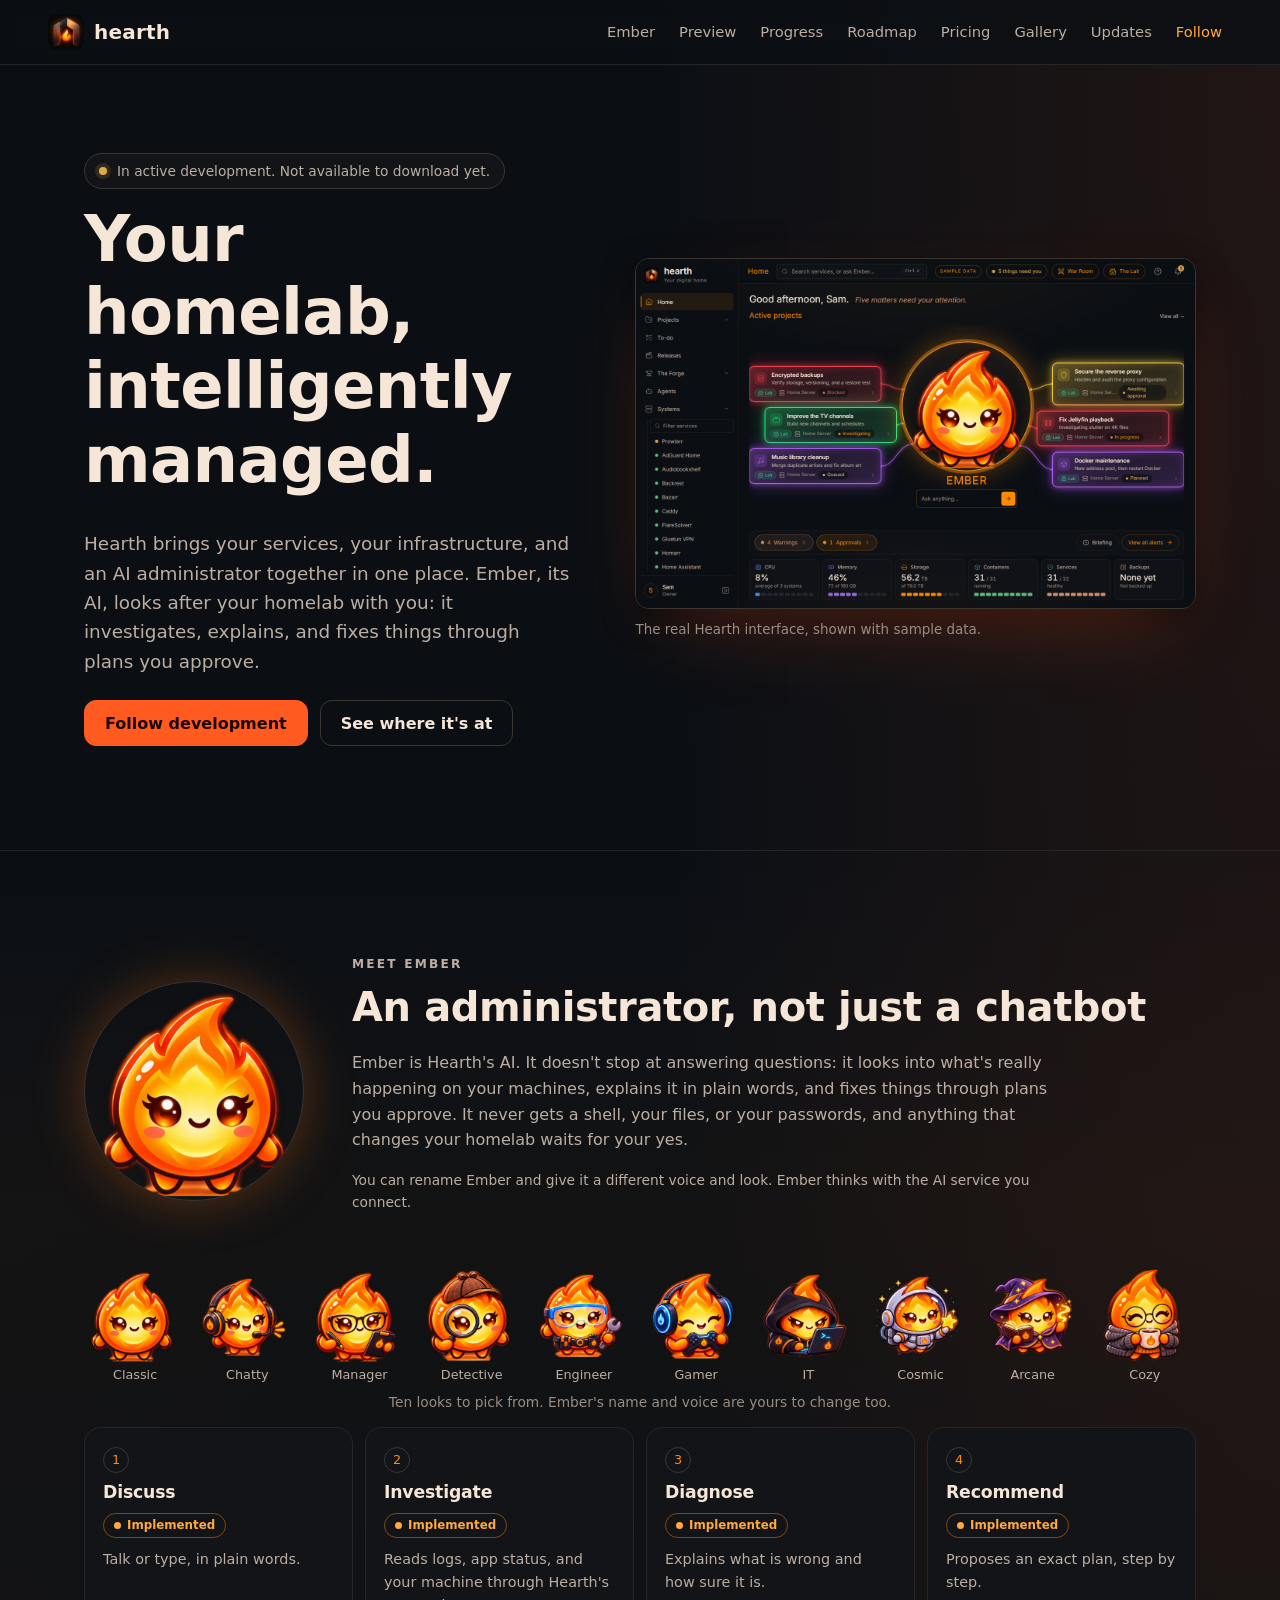
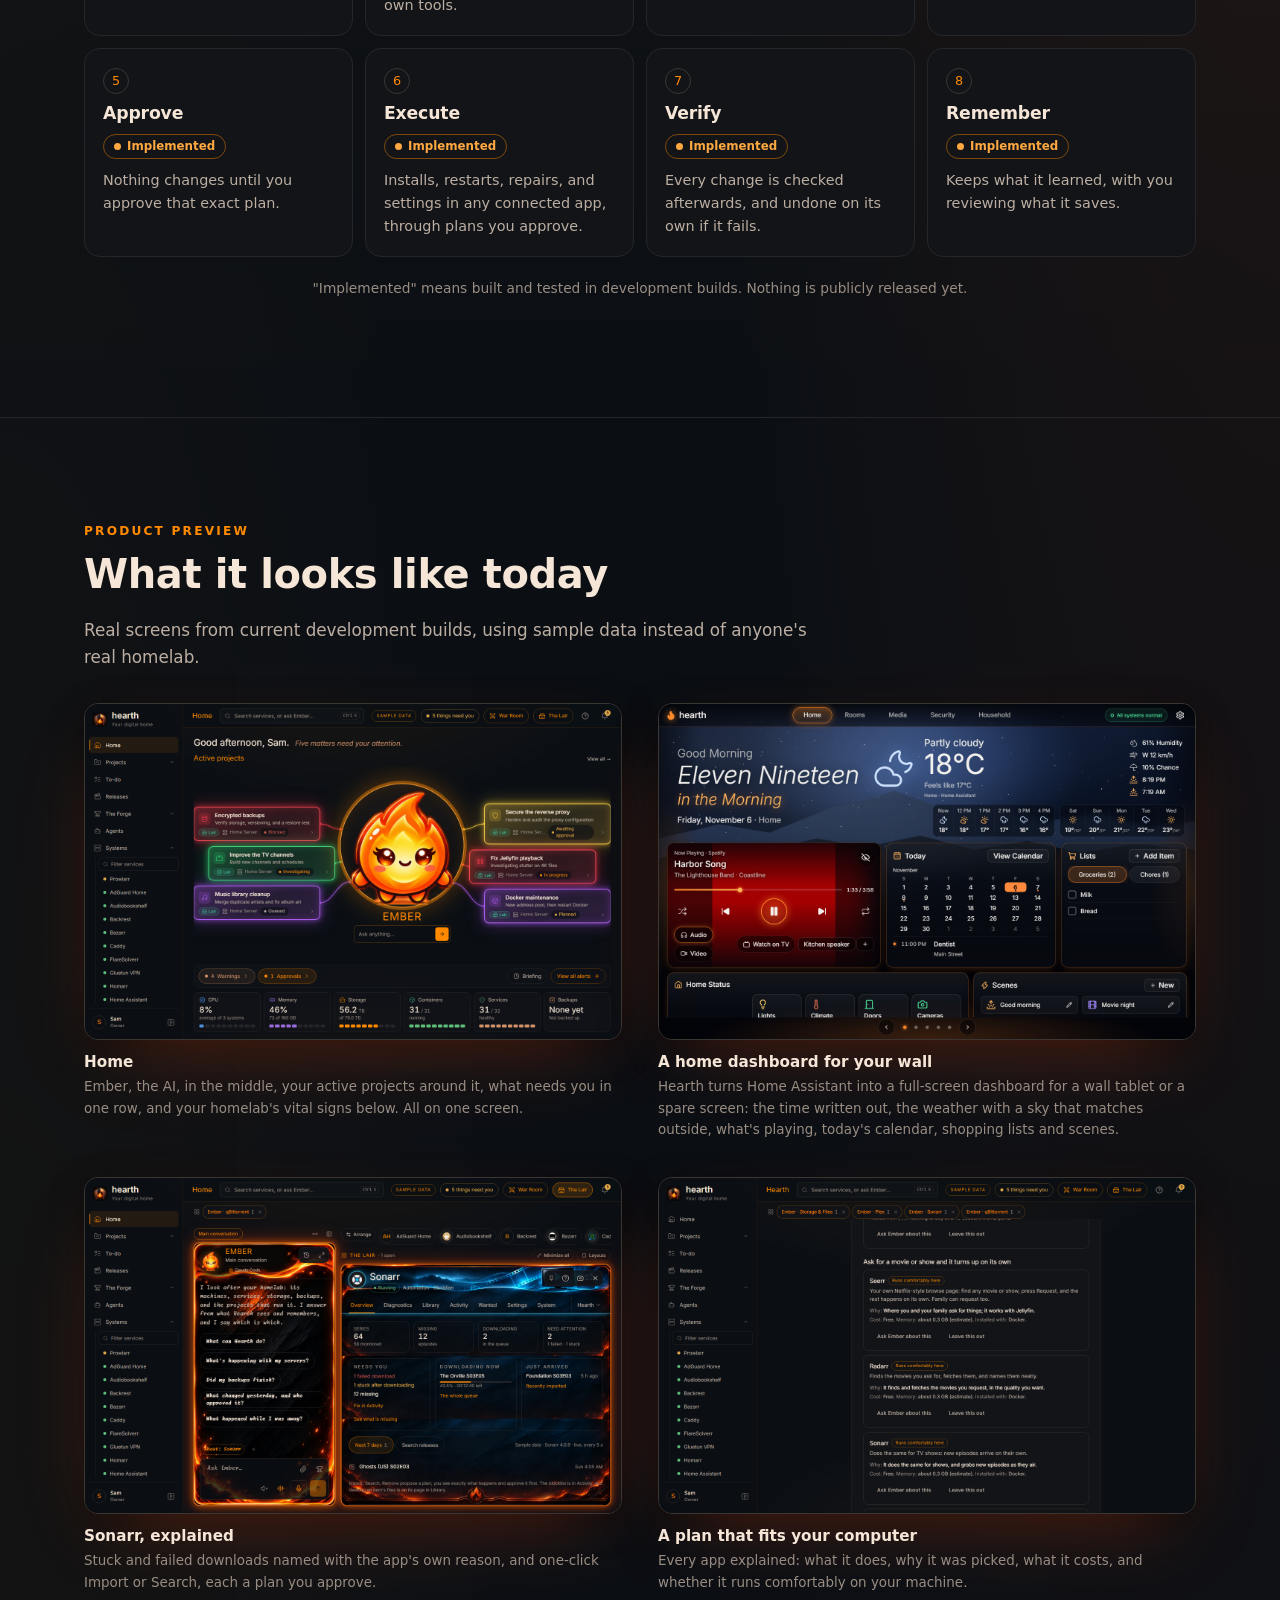
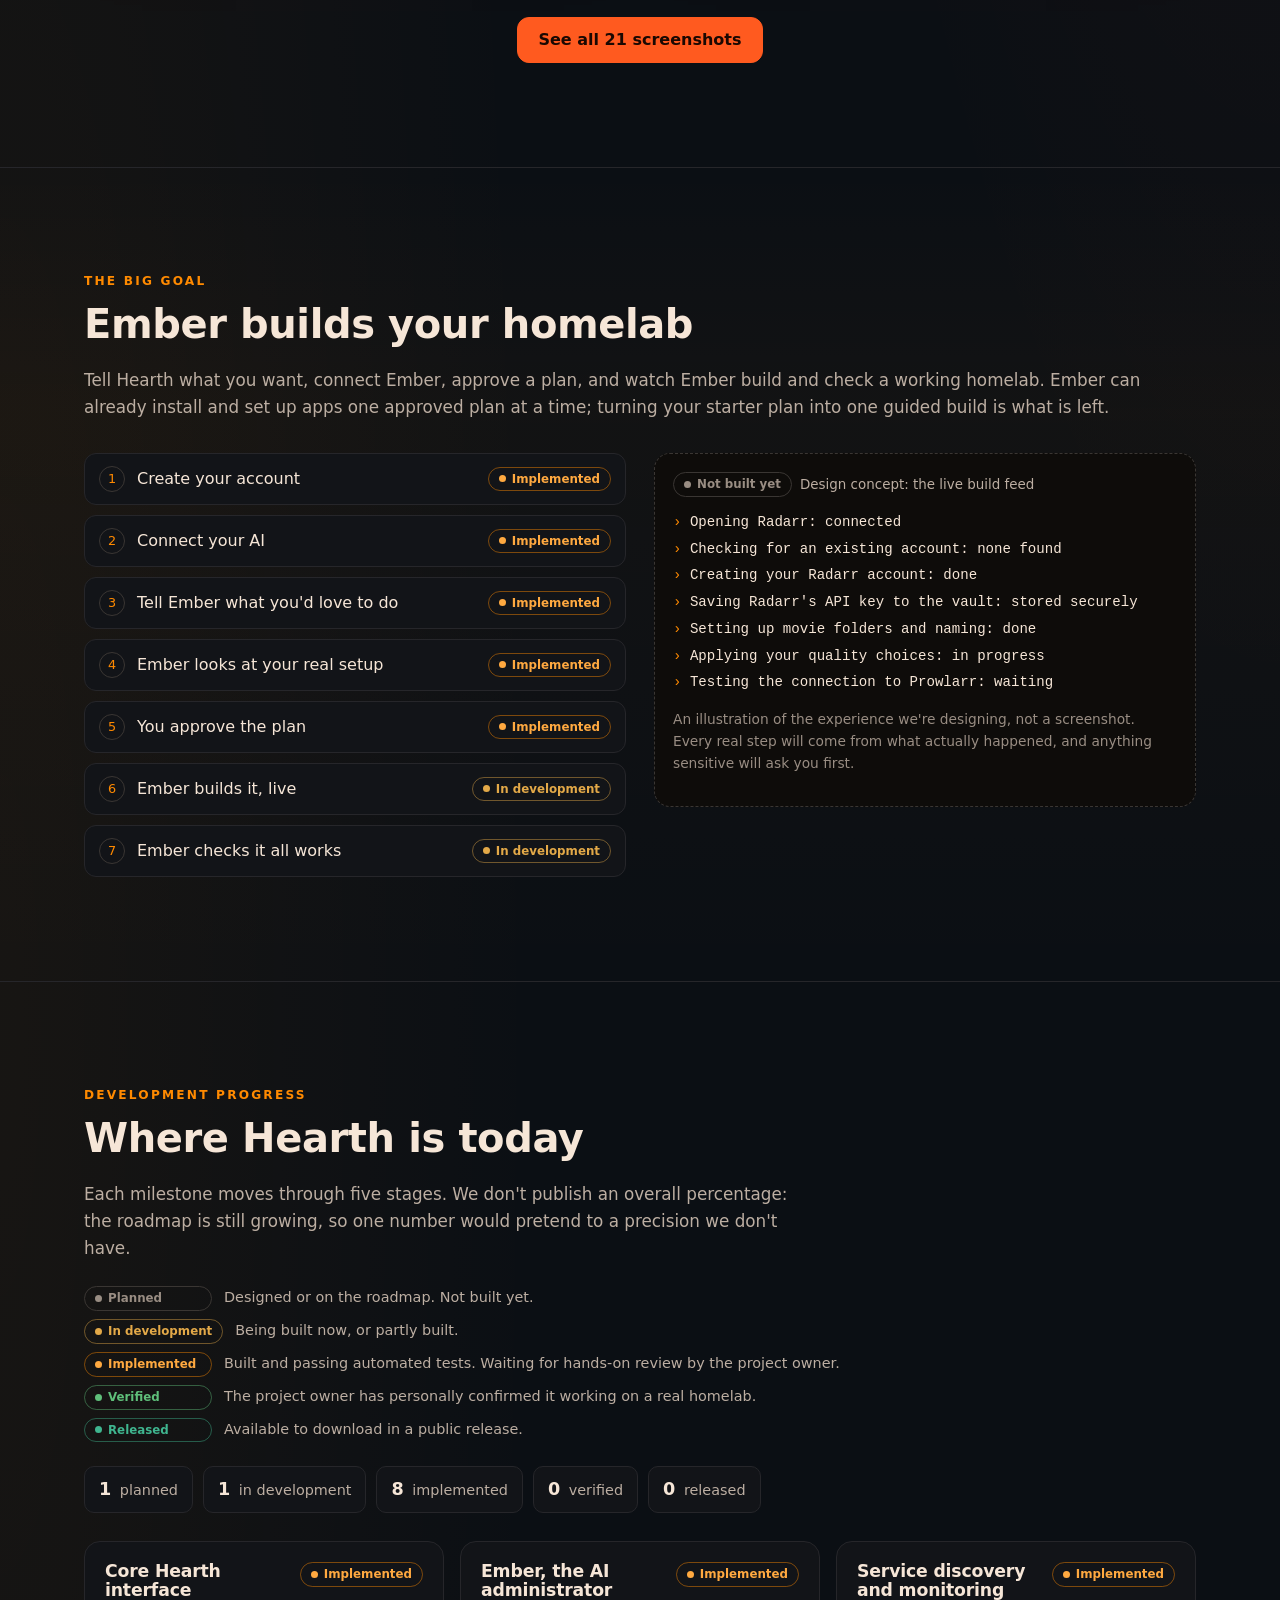
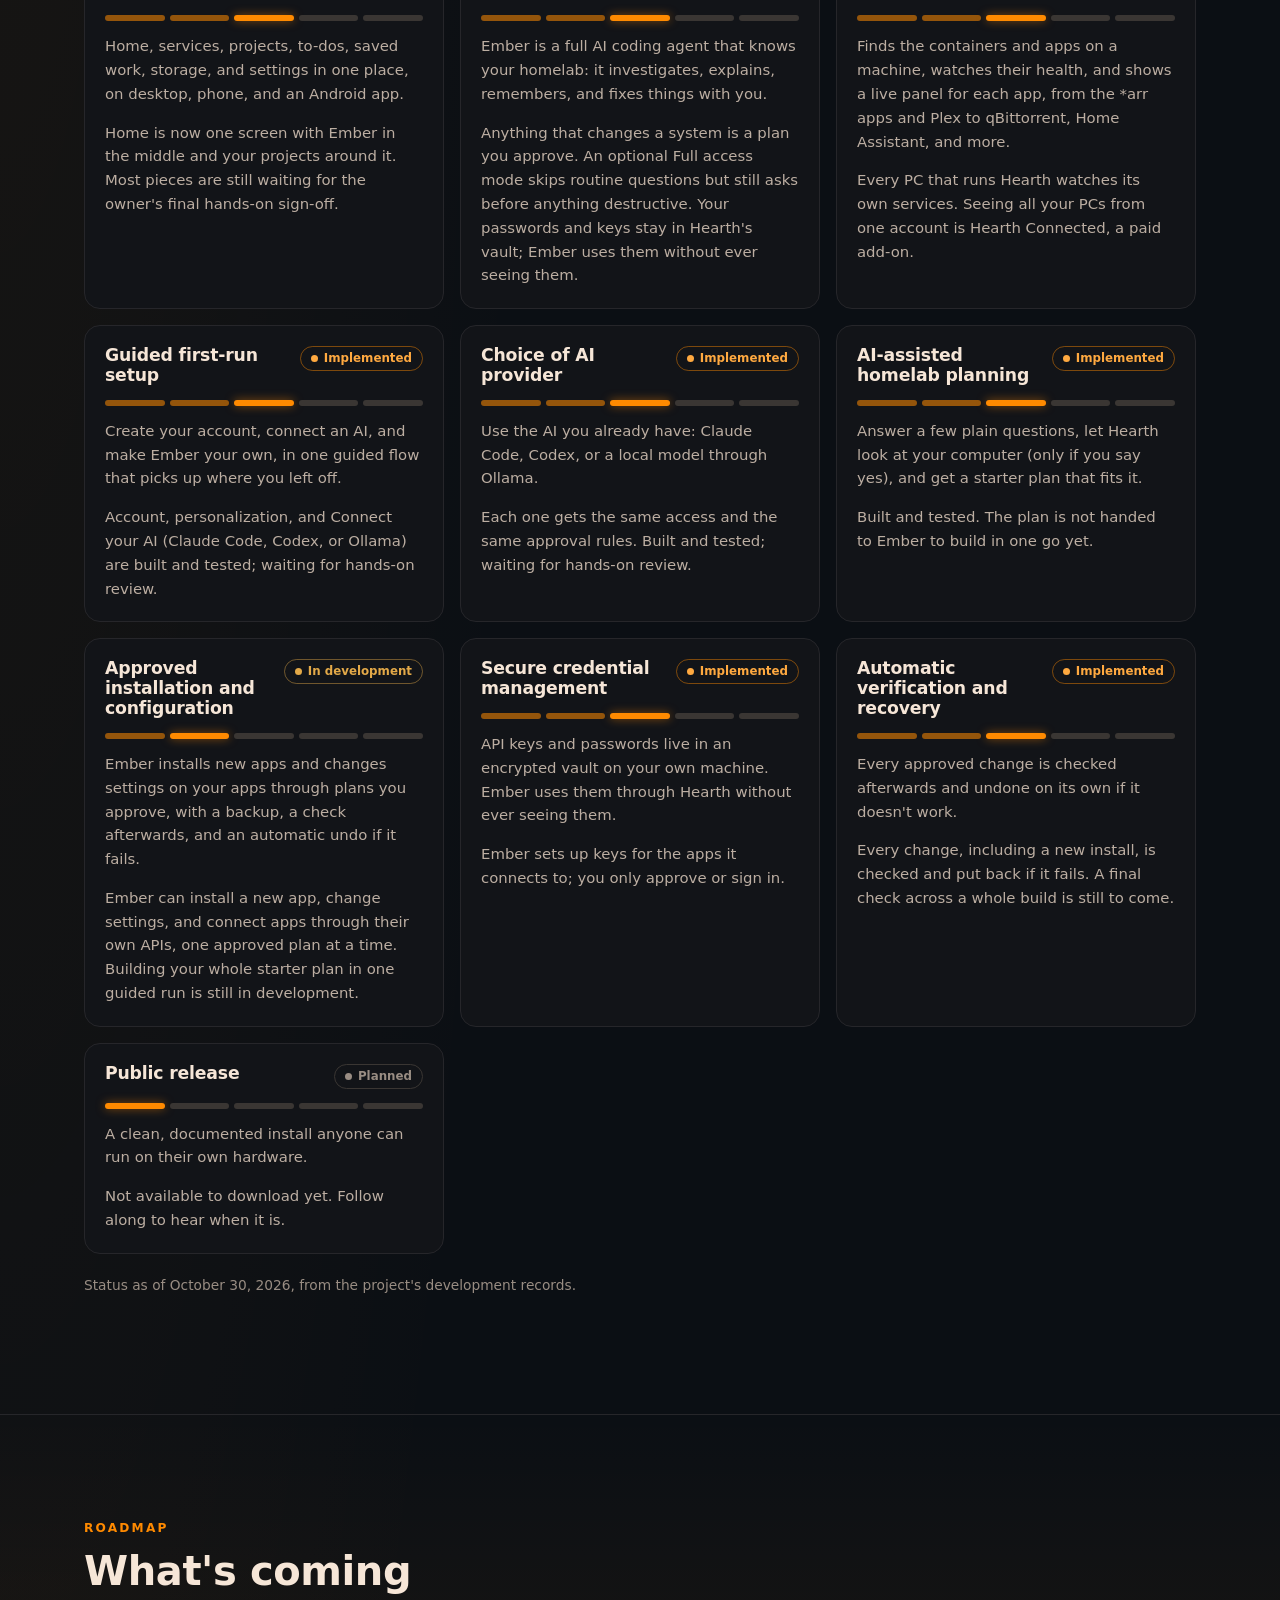
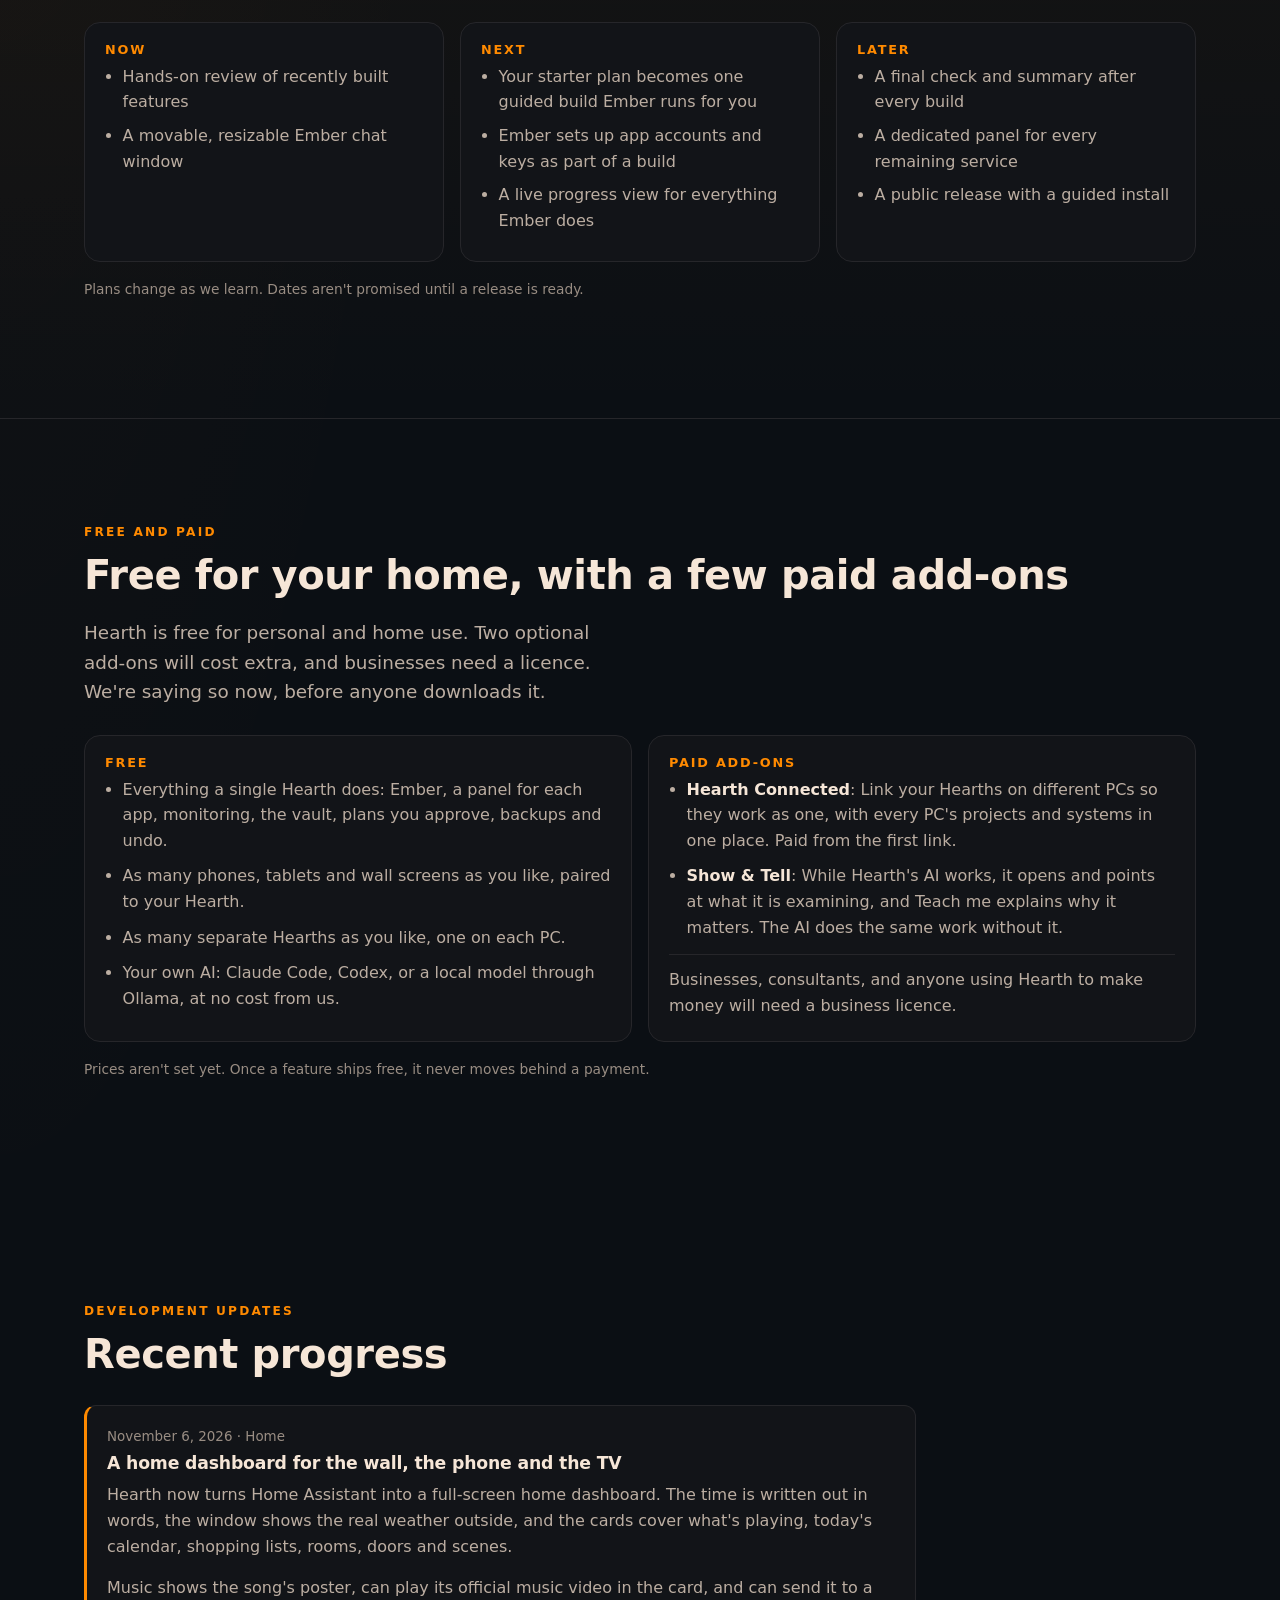
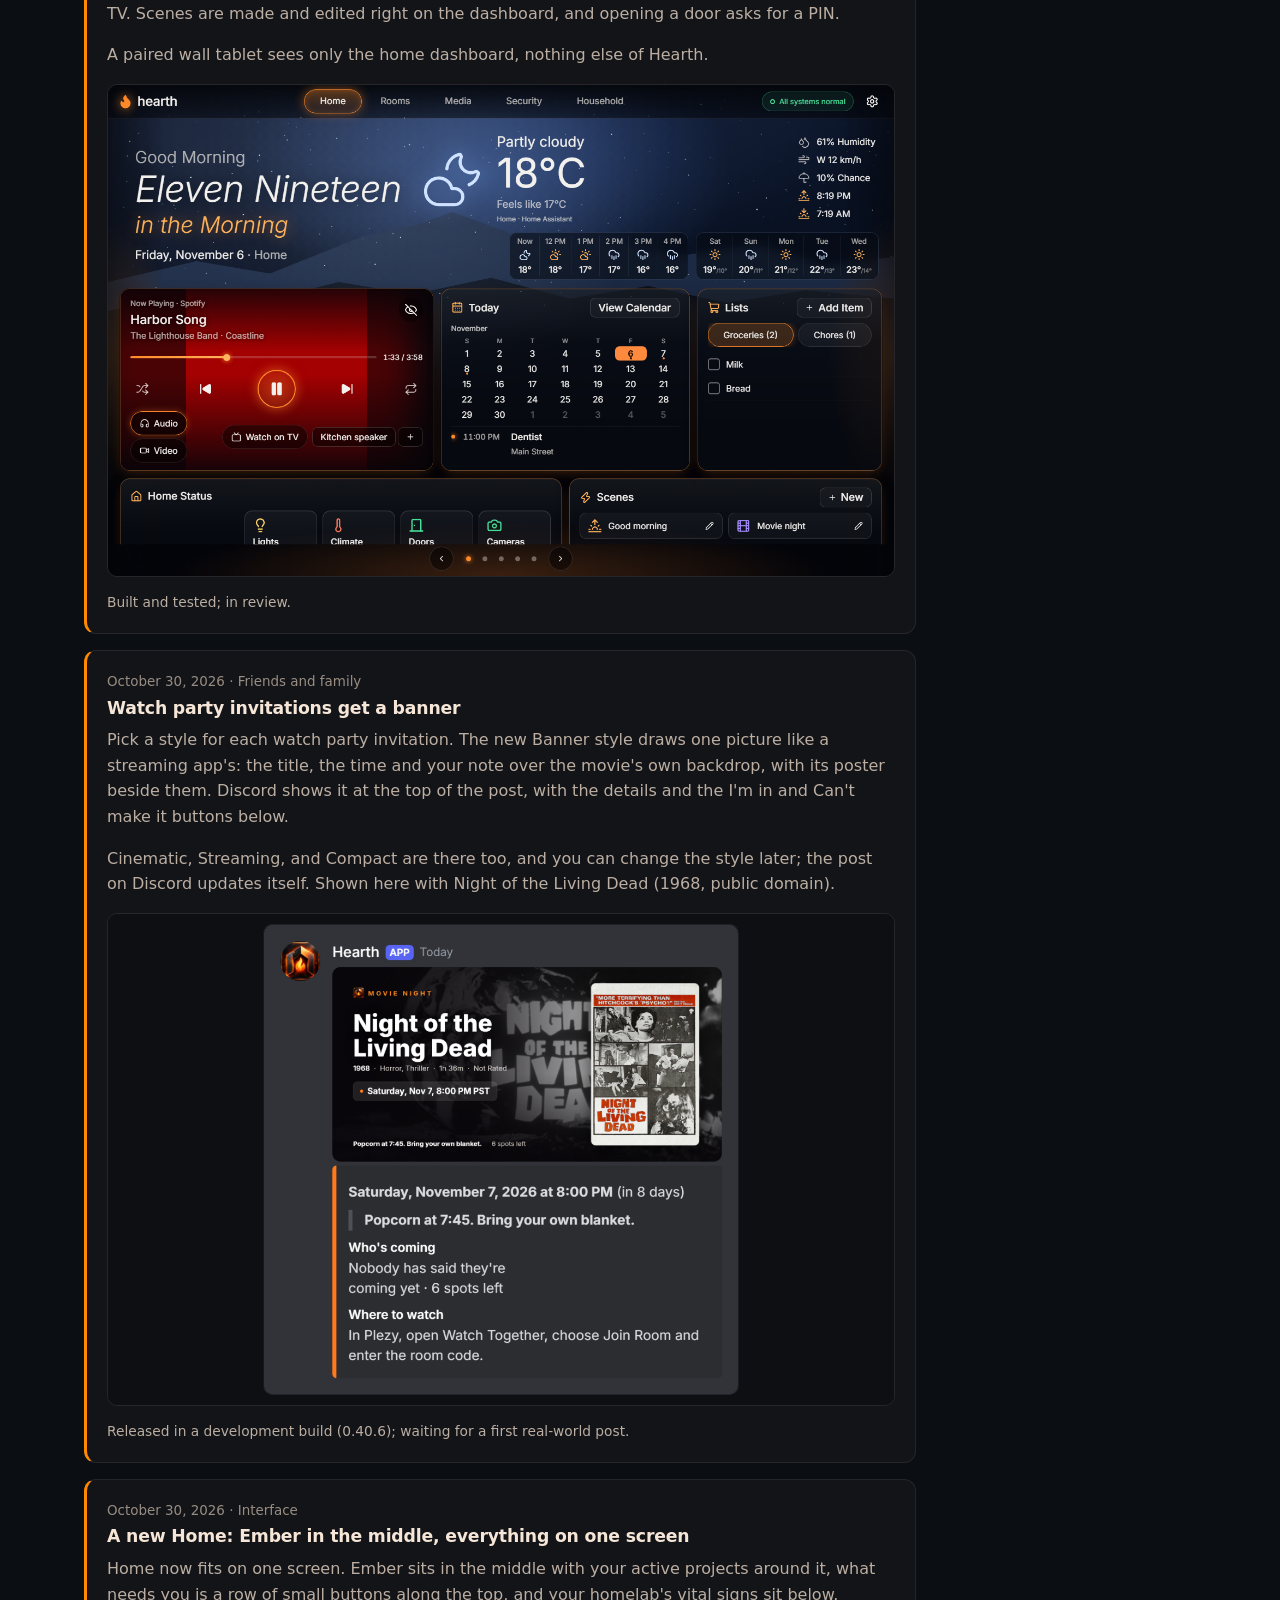
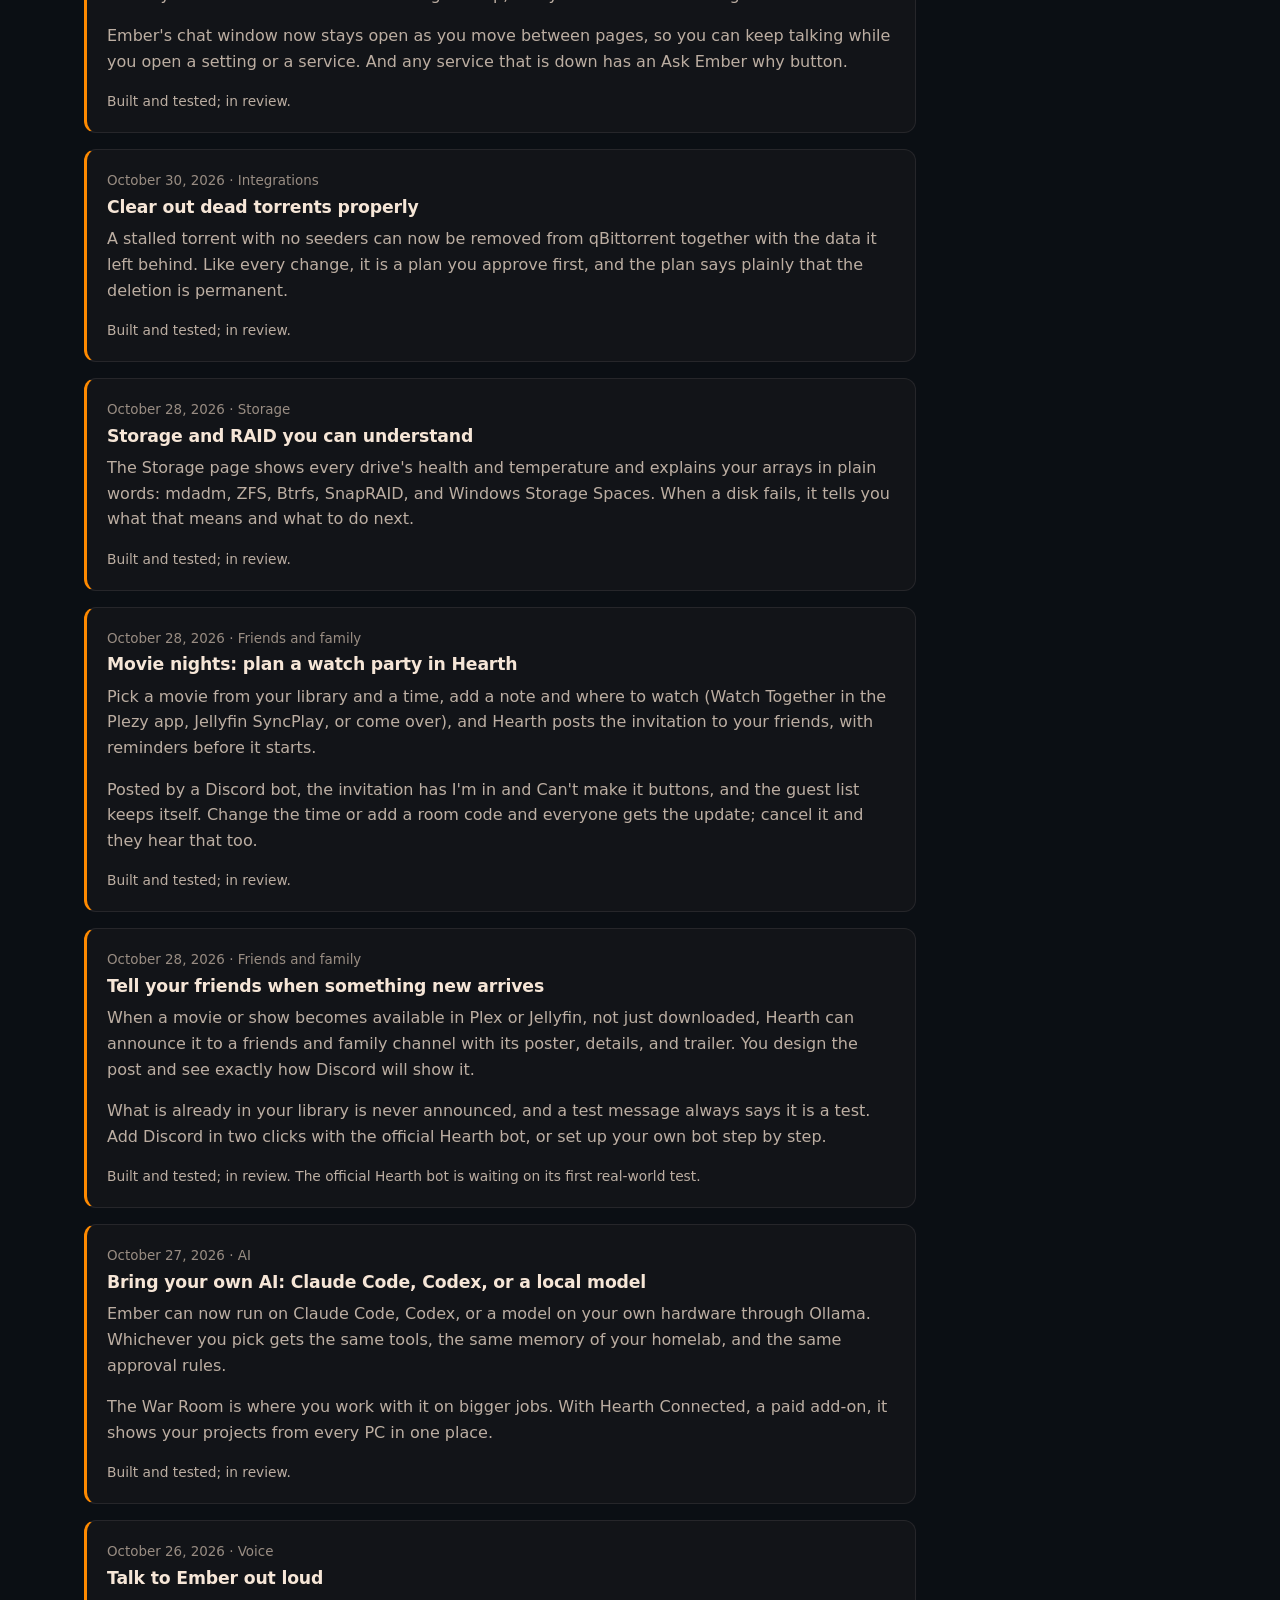
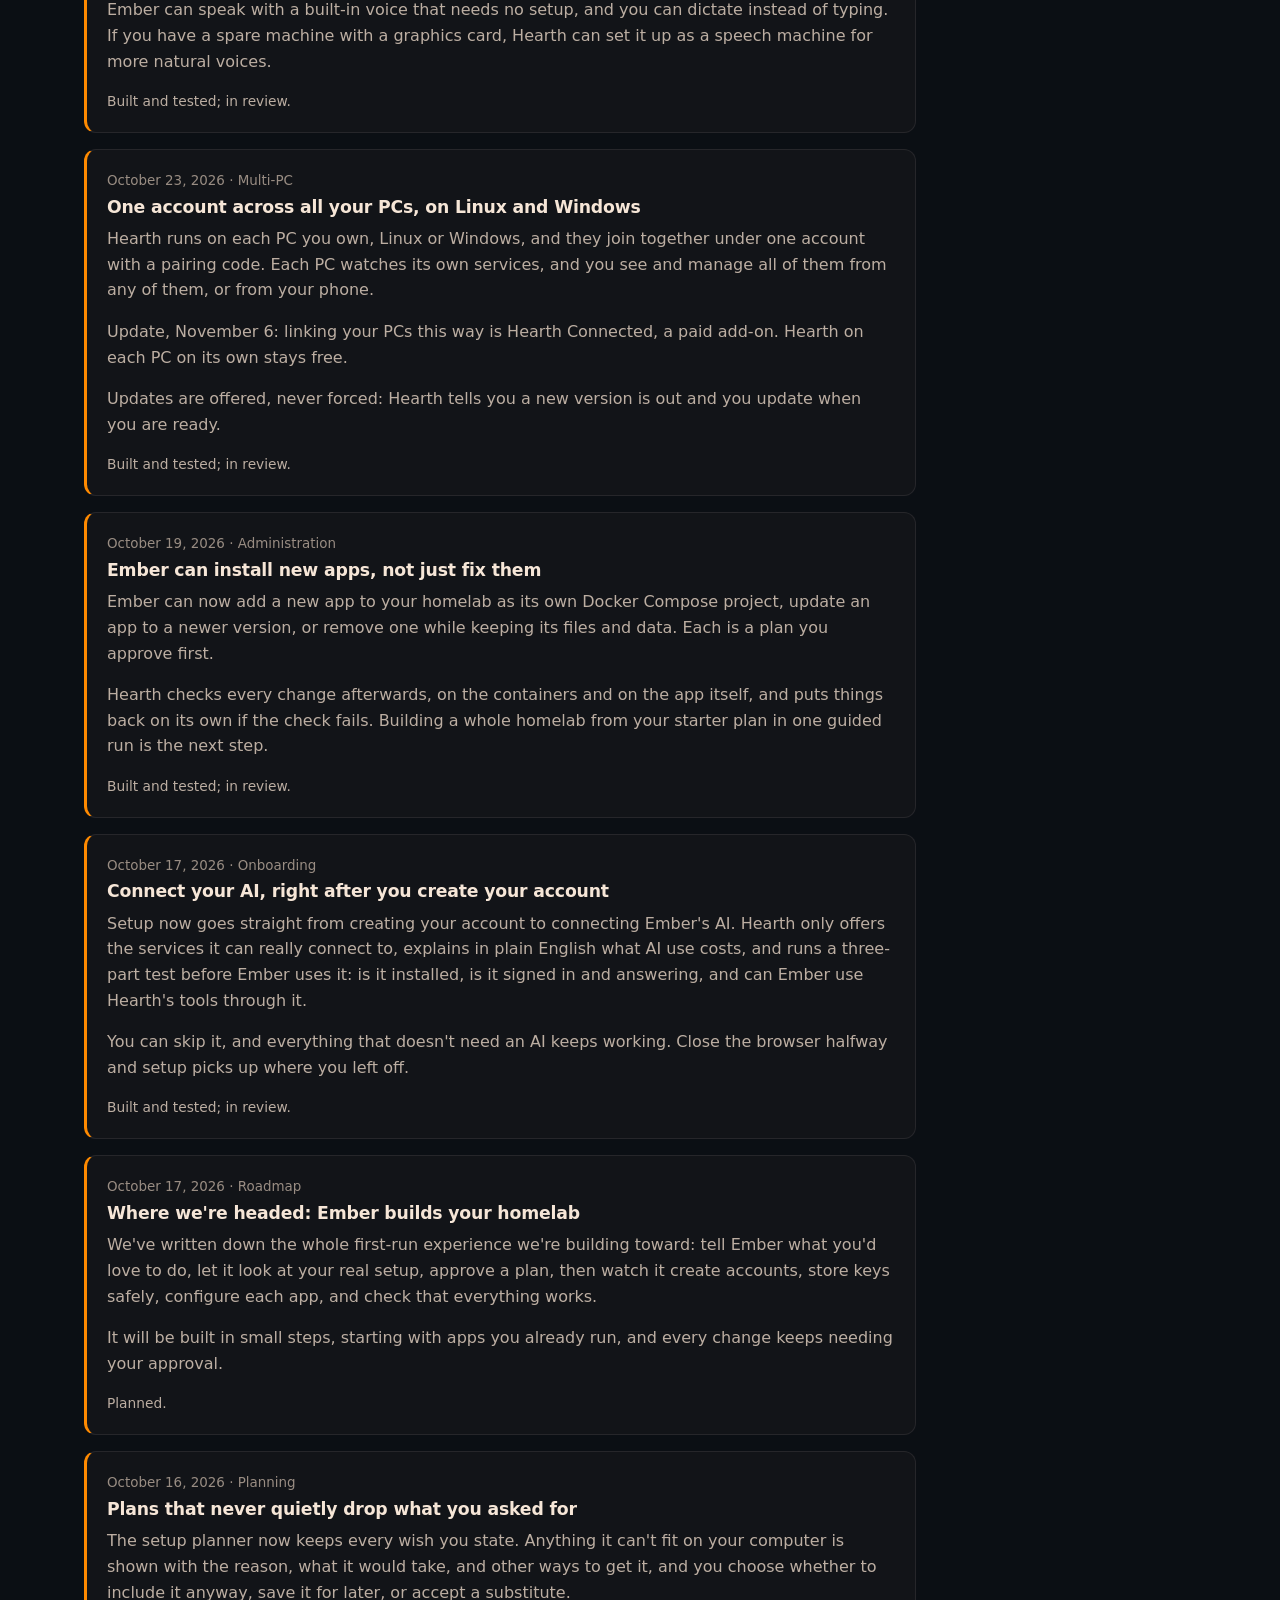
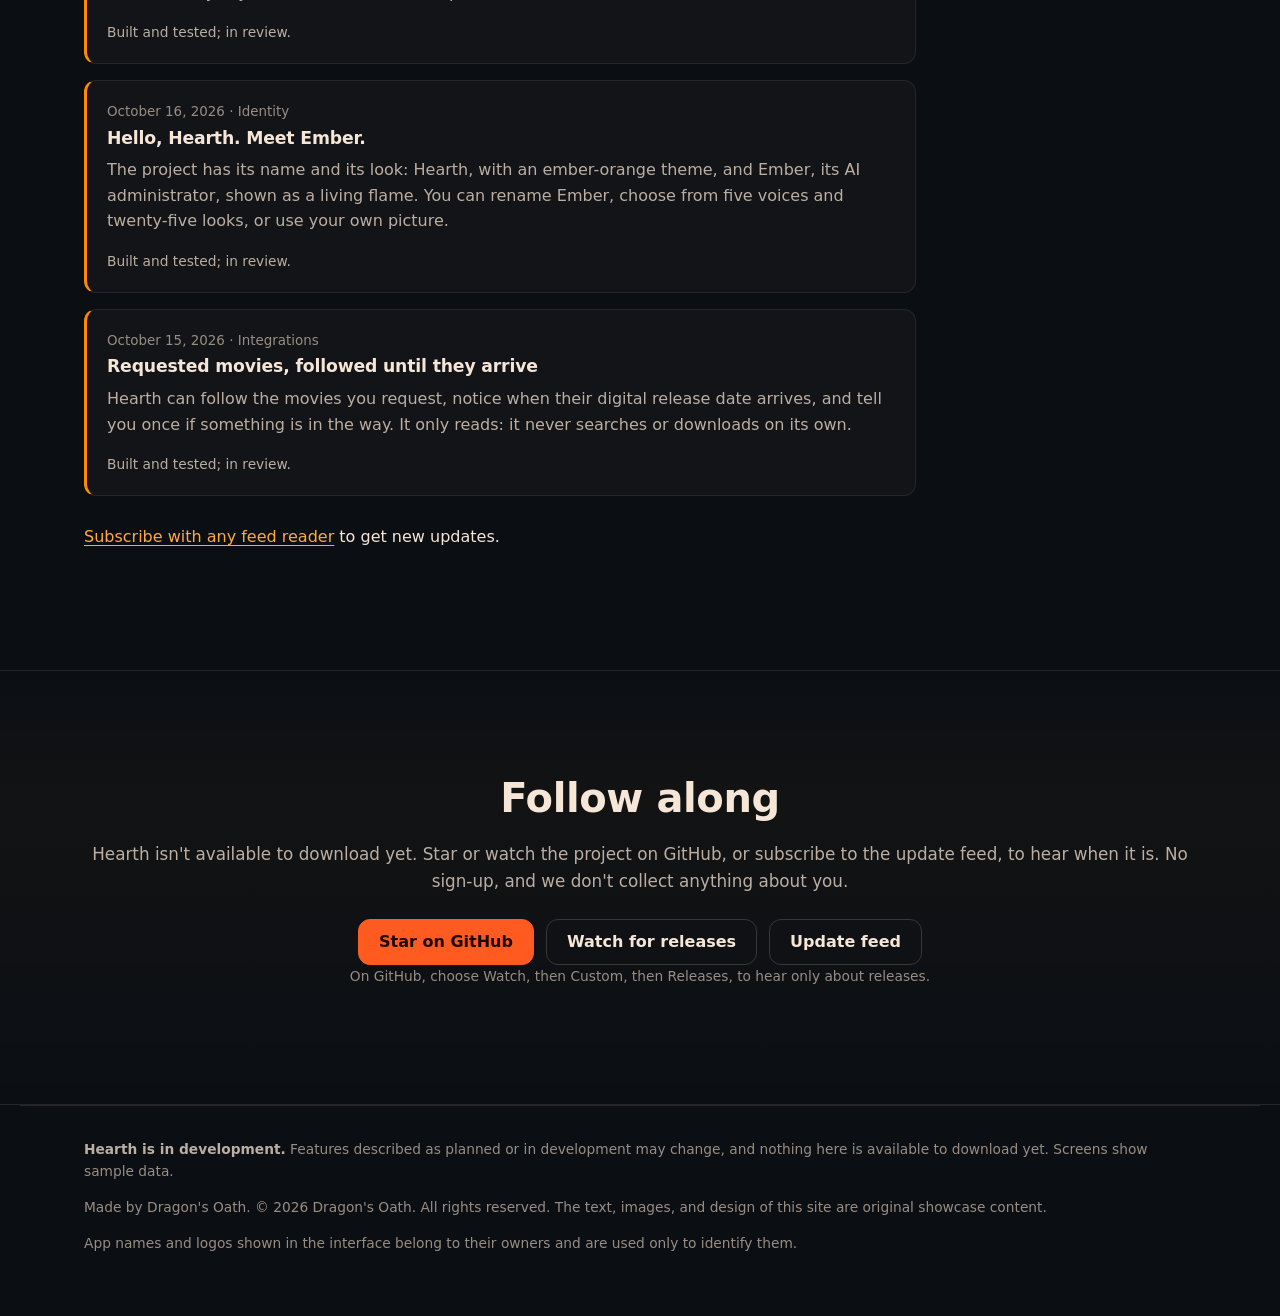
==== commit 5dd3d28a: "New screens with the Ember mascot and app branding, the ten Ember looks, and a Gallery page The main" ====
--- a/docs/index.html
+++ b/docs/index.html
@@ -20,7 +20,7 @@
 <header class="top">
   <a class="brand" href="#top"><img src="assets/img/hearth-mark.png" alt="" width="36" height="36"><span>hearth</span></a>
   <nav aria-label="Sections">
-    <a href="#ember">Ember</a><a href="#preview">Preview</a><a href="#progress">Progress</a><a href="#roadmap">Roadmap</a><a href="#pricing">Pricing</a><a href="#updates">Updates</a><a href="#follow" class="nav-cta">Follow</a>
+    <a href="#ember">Ember</a><a href="#preview">Preview</a><a href="#progress">Progress</a><a href="#roadmap">Roadmap</a><a href="#pricing">Pricing</a><a href="gallery.html">Gallery</a><a href="#updates">Updates</a><a href="#follow" class="nav-cta">Follow</a>
   </nav>
 </header>
 
@@ -43,7 +43,7 @@
 
 <section class="band" id="ember" aria-labelledby="ember-h">
   <div class="ember-intro">
-    <img src="assets/img/ember.webp" alt="Ember, shown as a living flame" width="220" height="220" class="ember-pic">
+    <img src="assets/img/mascots/ember-classic.webp" alt="Ember, Hearth's flame mascot" width="220" height="220" class="ember-pic">
     <div>
       <p class="eyebrow">Meet Ember</p>
       <h2 id="ember-h">An administrator, not just a chatbot</h2>
@@ -51,6 +51,8 @@
       <p class="fine">You can rename Ember and give it a different voice and look. Ember thinks with the AI service you connect.</p>
     </div>
   </div>
+  <div class="mascots" role="group" aria-label="Ember's ten looks"><figure><img src="assets/img/mascots/ember-classic.webp" alt="Ember, Classic look" width="96" height="96" loading="lazy"><figcaption>Classic</figcaption></figure><figure><img src="assets/img/mascots/ember-chatty.webp" alt="Ember, Chatty look" width="96" height="96" loading="lazy"><figcaption>Chatty</figcaption></figure><figure><img src="assets/img/mascots/ember-manager.webp" alt="Ember, Manager look" width="96" height="96" loading="lazy"><figcaption>Manager</figcaption></figure><figure><img src="assets/img/mascots/ember-detective.webp" alt="Ember, Detective look" width="96" height="96" loading="lazy"><figcaption>Detective</figcaption></figure><figure><img src="assets/img/mascots/ember-engineer.webp" alt="Ember, Engineer look" width="96" height="96" loading="lazy"><figcaption>Engineer</figcaption></figure><figure><img src="assets/img/mascots/ember-gamer.webp" alt="Ember, Gamer look" width="96" height="96" loading="lazy"><figcaption>Gamer</figcaption></figure><figure><img src="assets/img/mascots/ember-it.webp" alt="Ember, IT look" width="96" height="96" loading="lazy"><figcaption>IT</figcaption></figure><figure><img src="assets/img/mascots/ember-cosmic.webp" alt="Ember, Cosmic look" width="96" height="96" loading="lazy"><figcaption>Cosmic</figcaption></figure><figure><img src="assets/img/mascots/ember-arcane.webp" alt="Ember, Arcane look" width="96" height="96" loading="lazy"><figcaption>Arcane</figcaption></figure><figure><img src="assets/img/mascots/ember-cozy.webp" alt="Ember, Cozy look" width="96" height="96" loading="lazy"><figcaption>Cozy</figcaption></figure></div>
+  <p class="fine center">Ten looks to pick from. Ember's name and voice are yours to change too.</p>
   <ol class="loop">
     <li><span class="n">1</span><h3>Discuss</h3><span class="chip chip-implemented">Implemented</span><p>Talk or type, in plain words.</p></li>
     <li><span class="n">2</span><h3>Investigate</h3><span class="chip chip-implemented">Implemented</span><p>Reads logs, app status, and your machine through Hearth&#39;s own tools.</p></li>
@@ -69,30 +71,12 @@
   <h2 id="preview-h">What it looks like today</h2>
   <p class="sub">Real screens from current development builds, using sample data instead of anyone's real homelab.</p>
   <div class="shots">
-    <figure class="shot"><a href="assets/shots/home.png"><img src="assets/shots/home.png" alt="Home: Ember in the middle, your active projects around it, what needs you in one row, and your homelab&#39;s vital signs below. All on one screen." width="1440" height="900" loading="lazy"></a><figcaption><strong>Home</strong> Ember in the middle, your active projects around it, what needs you in one row, and your homelab&#39;s vital signs below. All on one screen.</figcaption></figure>
-    <figure class="shot"><a href="assets/shots/home-ember.png"><img src="assets/shots/home-ember.png" alt="Ember goes where you go: Ember&#39;s chat stays open as you move between pages, so you can keep talking while you check a service or a setting." width="1440" height="900" loading="lazy"></a><figcaption><strong>Ember goes where you go</strong> Ember&#39;s chat stays open as you move between pages, so you can keep talking while you check a service or a setting.</figcaption></figure>
+    <figure class="shot"><a href="assets/shots/home.png"><img src="assets/shots/home.png" alt="Home: Ember, the AI, in the middle, your active projects around it, what needs you in one row, and your homelab&#39;s vital signs below. All on one screen." width="1440" height="900" loading="lazy"></a><figcaption><strong>Home</strong> Ember, the AI, in the middle, your active projects around it, what needs you in one row, and your homelab&#39;s vital signs below. All on one screen.</figcaption></figure>
     <figure class="shot"><a href="assets/shots/home-wall.png"><img src="assets/shots/home-wall.png" alt="A home dashboard for your wall: Hearth turns Home Assistant into a full-screen dashboard for a wall tablet or a spare screen: the time written out, the weather with a sky that matches outside, what&#39;s playing, today&#39;s calendar, shopping lists and scenes." width="1440" height="900" loading="lazy"></a><figcaption><strong>A home dashboard for your wall</strong> Hearth turns Home Assistant into a full-screen dashboard for a wall tablet or a spare screen: the time written out, the weather with a sky that matches outside, what&#39;s playing, today&#39;s calendar, shopping lists and scenes.</figcaption></figure>
-    <figure class="shot"><a href="assets/shots/home-weather.png"><img src="assets/shots/home-weather.png" alt="The forecast, one tap away: The next hours and the next days, from Home Assistant or a free weather service for your town." width="1440" height="900" loading="lazy"></a><figcaption><strong>The forecast, one tap away</strong> The next hours and the next days, from Home Assistant or a free weather service for your town.</figcaption></figure>
-    <figure class="shot"><a href="assets/shots/home-phone.png"><img src="assets/shots/home-phone.png" alt="The same home on your phone: Pair a phone or tablet and it opens straight to the home dashboard, with Rooms, Media, Security and Household a tap away." width="1440" height="900" loading="lazy"></a><figcaption><strong>The same home on your phone</strong> Pair a phone or tablet and it opens straight to the home dashboard, with Rooms, Media, Security and Household a tap away.</figcaption></figure>
-    <figure class="shot"><a href="assets/shots/panel-qbittorrent.png"><img src="assets/shots/panel-qbittorrent.png" alt="The Lair: a panel for each app: Open any app beside Ember. qBittorrent shows stalled and broken torrents first, each with the repairs that fit it." width="1440" height="900" loading="lazy"></a><figcaption><strong>The Lair: a panel for each app</strong> Open any app beside Ember. qBittorrent shows stalled and broken torrents first, each with the repairs that fit it.</figcaption></figure>
     <figure class="shot"><a href="assets/shots/panel-sonarr.png"><img src="assets/shots/panel-sonarr.png" alt="Sonarr, explained: Stuck and failed downloads named with the app&#39;s own reason, and one-click Import or Search, each a plan you approve." width="1440" height="900" loading="lazy"></a><figcaption><strong>Sonarr, explained</strong> Stuck and failed downloads named with the app&#39;s own reason, and one-click Import or Search, each a plan you approve.</figcaption></figure>
-    <figure class="shot"><a href="assets/shots/panel-plex.png"><img src="assets/shots/panel-plex.png" alt="Who is watching what: Plex libraries and live streams: direct play or transcode, buffering, and an Ask Ember button on every stream." width="1440" height="900" loading="lazy"></a><figcaption><strong>Who is watching what</strong> Plex libraries and live streams: direct play or transcode, buffering, and an Ask Ember button on every stream.</figcaption></figure>
-    <figure class="shot"><a href="assets/shots/wizarr.png"><img src="assets/shots/wizarr.png" alt="Invite friends and family: Create Wizarr invitations, choose libraries and how long access lasts, and see who has used them, without leaving Hearth." width="1440" height="900" loading="lazy"></a><figcaption><strong>Invite friends and family</strong> Create Wizarr invitations, choose libraries and how long access lasts, and see who has used them, without leaving Hearth.</figcaption></figure>
-    <figure class="shot"><a href="assets/shots/storage.png"><img src="assets/shots/storage.png" alt="Storage &amp; Files: Every drive with its health and temperature, plus files, recent downloads, file journeys, and RAID arrays." width="1440" height="900" loading="lazy"></a><figcaption><strong>Storage &amp; Files</strong> Every drive with its health and temperature, plus files, recent downloads, file journeys, and RAID arrays.</figcaption></figure>
-    <figure class="shot"><a href="assets/shots/war-room.png"><img src="assets/shots/war-room.png" alt="The War Room: Your projects with Claude Code, Codex, or a local Ollama model: a terminal, a task queue, files, and a kill switch." width="1440" height="900" loading="lazy"></a><figcaption><strong>The War Room</strong> Your projects with Claude Code, Codex, or a local Ollama model: a terminal, a task queue, files, and a kill switch.</figcaption></figure>
-    <figure class="shot"><a href="assets/shots/notifications.png"><img src="assets/shots/notifications.png" alt="Notifications: Email, Discord, ntfy, or a webhook. Hearth writes only when something matters and says whether you need to act." width="1440" height="900" loading="lazy"></a><figcaption><strong>Notifications</strong> Email, Discord, ntfy, or a webhook. Hearth writes only when something matters and says whether you need to act.</figcaption></figure>
-    <figure class="shot"><a href="assets/shots/announce.png"><img src="assets/shots/announce.png" alt="Tell friends what is new: When a movie or show lands in Plex or Jellyfin, Hearth posts it to your friends&#39; Discord with its poster, details and trailer. Shown with Night of the Living Dead (1968, public domain)." width="1440" height="900" loading="lazy"></a><figcaption><strong>Tell friends what is new</strong> When a movie or show lands in Plex or Jellyfin, Hearth posts it to your friends&#39; Discord with its poster, details and trailer. Shown with Night of the Living Dead (1968, public domain).</figcaption></figure>
-    <figure class="shot"><a href="assets/shots/movie-night-banner.png"><img src="assets/shots/movie-night-banner.png" alt="Watch parties, with a banner: The Banner style: Hearth draws the title, time and your note over the movie&#39;s own backdrop, with its poster beside them, then the RSVP card. Night of the Living Dead (1968, public domain)." width="1440" height="900" loading="lazy"></a><figcaption><strong>Watch parties, with a banner</strong> The Banner style: Hearth draws the title, time and your note over the movie&#39;s own backdrop, with its poster beside them, then the RSVP card. Night of the Living Dead (1968, public domain).</figcaption></figure>
-    <figure class="shot"><a href="assets/shots/movie-night-streaming.png"><img src="assets/shots/movie-night-streaming.png" alt="Pick the look: Banner, Cinematic, Streaming, or Compact. Streaming puts the movie&#39;s backdrop under the invitation. Friends answer I&#39;m in or Can&#39;t make it." width="1440" height="900" loading="lazy"></a><figcaption><strong>Pick the look</strong> Banner, Cinematic, Streaming, or Compact. Streaming puts the movie&#39;s backdrop under the invitation. Friends answer I&#39;m in or Can&#39;t make it.</figcaption></figure>
-    <figure class="shot"><a href="assets/shots/movie-night-posted.png"><img src="assets/shots/movie-night-posted.png" alt="Planned, with a guest list: The watch party, who is coming, and spots left. Change the time, add a room code, or cancel it, and everyone invited hears about it." width="1440" height="900" loading="lazy"></a><figcaption><strong>Planned, with a guest list</strong> The watch party, who is coming, and spots left. Change the time, add a room code, or cancel it, and everyone invited hears about it.</figcaption></figure>
-    <figure class="shot"><a href="assets/shots/hearth-bot-add.png"><img src="assets/shots/hearth-bot-add.png" alt="Add Discord in one click: Add a destination, choose the Hearth bot, and pick who reads it. A friends and family channel only ever gets media announcements, never system alerts." width="1440" height="900" loading="lazy"></a><figcaption><strong>Add Discord in one click</strong> Add a destination, choose the Hearth bot, and pick who reads it. A friends and family channel only ever gets media announcements, never system alerts.</figcaption></figure>
-    <figure class="shot"><a href="assets/shots/hearth-bot-setup.png"><img src="assets/shots/hearth-bot-setup.png" alt="The Hearth bot, no token needed: Add Hearth to your Discord server, pick the channel, and you are done. Movie night invitations get I&#39;m in and Can&#39;t make it buttons." width="1440" height="900" loading="lazy"></a><figcaption><strong>The Hearth bot, no token needed</strong> Add Hearth to your Discord server, pick the channel, and you are done. Movie night invitations get I&#39;m in and Can&#39;t make it buttons.</figcaption></figure>
-    <figure class="shot"><a href="assets/shots/discord-bot.png"><img src="assets/shots/discord-bot.png" alt="Or use your own Discord bot: Prefer your own? Set it up step by step in about two minutes. Its token goes into Hearth&#39;s vault and is never shown again." width="1440" height="900" loading="lazy"></a><figcaption><strong>Or use your own Discord bot</strong> Prefer your own? Set it up step by step in about two minutes. Its token goes into Hearth&#39;s vault and is never shown again.</figcaption></figure>
-    <figure class="shot"><a href="assets/shots/settings-ember.png"><img src="assets/shots/settings-ember.png" alt="Make Ember your own: Rename your AI, pick a built-in voice or your own speech machine, and choose how much it may do on its own." width="1440" height="900" loading="lazy"></a><figcaption><strong>Make Ember your own</strong> Rename your AI, pick a built-in voice or your own speech machine, and choose how much it may do on its own.</figcaption></figure>
-    <figure class="shot"><a href="assets/shots/plan.png"><img src="assets/shots/plan.png" alt="Plan your first homelab: Pick what sounds fun in plain words. Hearth looks at your computer, only if you say yes, and explains every option." width="1440" height="900" loading="lazy"></a><figcaption><strong>Plan your first homelab</strong> Pick what sounds fun in plain words. Hearth looks at your computer, only if you say yes, and explains every option.</figcaption></figure>
     <figure class="shot"><a href="assets/shots/plan-6-plan.png"><img src="assets/shots/plan-6-plan.png" alt="A plan that fits your computer: Every app explained: what it does, why it was picked, what it costs, and whether it runs comfortably on your machine." width="1440" height="900" loading="lazy"></a><figcaption><strong>A plan that fits your computer</strong> Every app explained: what it does, why it was picked, what it costs, and whether it runs comfortably on your machine.</figcaption></figure>
-    <figure class="shot"><a href="assets/shots/job-review.png"><img src="assets/shots/job-review.png" alt="You approve the exact plan: Each step says how it will be checked and what happens if a later step fails. Approval covers this plan, once." width="1440" height="900" loading="lazy"></a><figcaption><strong>You approve the exact plan</strong> Each step says how it will be checked and what happens if a later step fails. Approval covers this plan, once.</figcaption></figure>
   </div>
+  <div class="ctas center"><a class="btn btn-primary" href="gallery.html">See all 21 screenshots</a></div>
 </section>
 
 <section class="band" id="build" aria-labelledby="build-h">
--- a/docs/assets/site.css
+++ b/docs/assets/site.css
@@ -171,3 +171,14 @@
 .pricing li { margin-bottom: 10px; }
 .pricing strong { color: var(--ink); }
 .pricing .biz { margin: 14px 0 0; padding-top: 12px; border-top: 1px solid var(--line); color: var(--muted); }
+.shots.gallery { grid-template-columns: repeat(3, minmax(0, 1fr)); }
+@media (max-width: 1000px) { .shots.gallery { grid-template-columns: repeat(2, minmax(0, 1fr)); } }
+@media (max-width: 620px) { .shots.gallery { grid-template-columns: 1fr; } }
+.shot img { width: 100%; height: auto; }
+.shots .shot img[height="2202"] { max-height: 520px; width: auto; margin: 0 auto; display: block; }
+#gallery h1 { font-size: clamp(1.8rem, 4vw, 2.6rem); }
+.mascots { display: grid; grid-template-columns: repeat(10, minmax(0, 1fr)); gap: 10px; margin: 28px 0 6px; }
+@media (max-width: 900px) { .mascots { grid-template-columns: repeat(5, minmax(0, 1fr)); } }
+.mascots figure { margin: 0; text-align: center; }
+.mascots img { width: 100%; max-width: 96px; height: auto; }
+.mascots figcaption { color: var(--muted); font-size: 0.8rem; margin-top: 2px; }
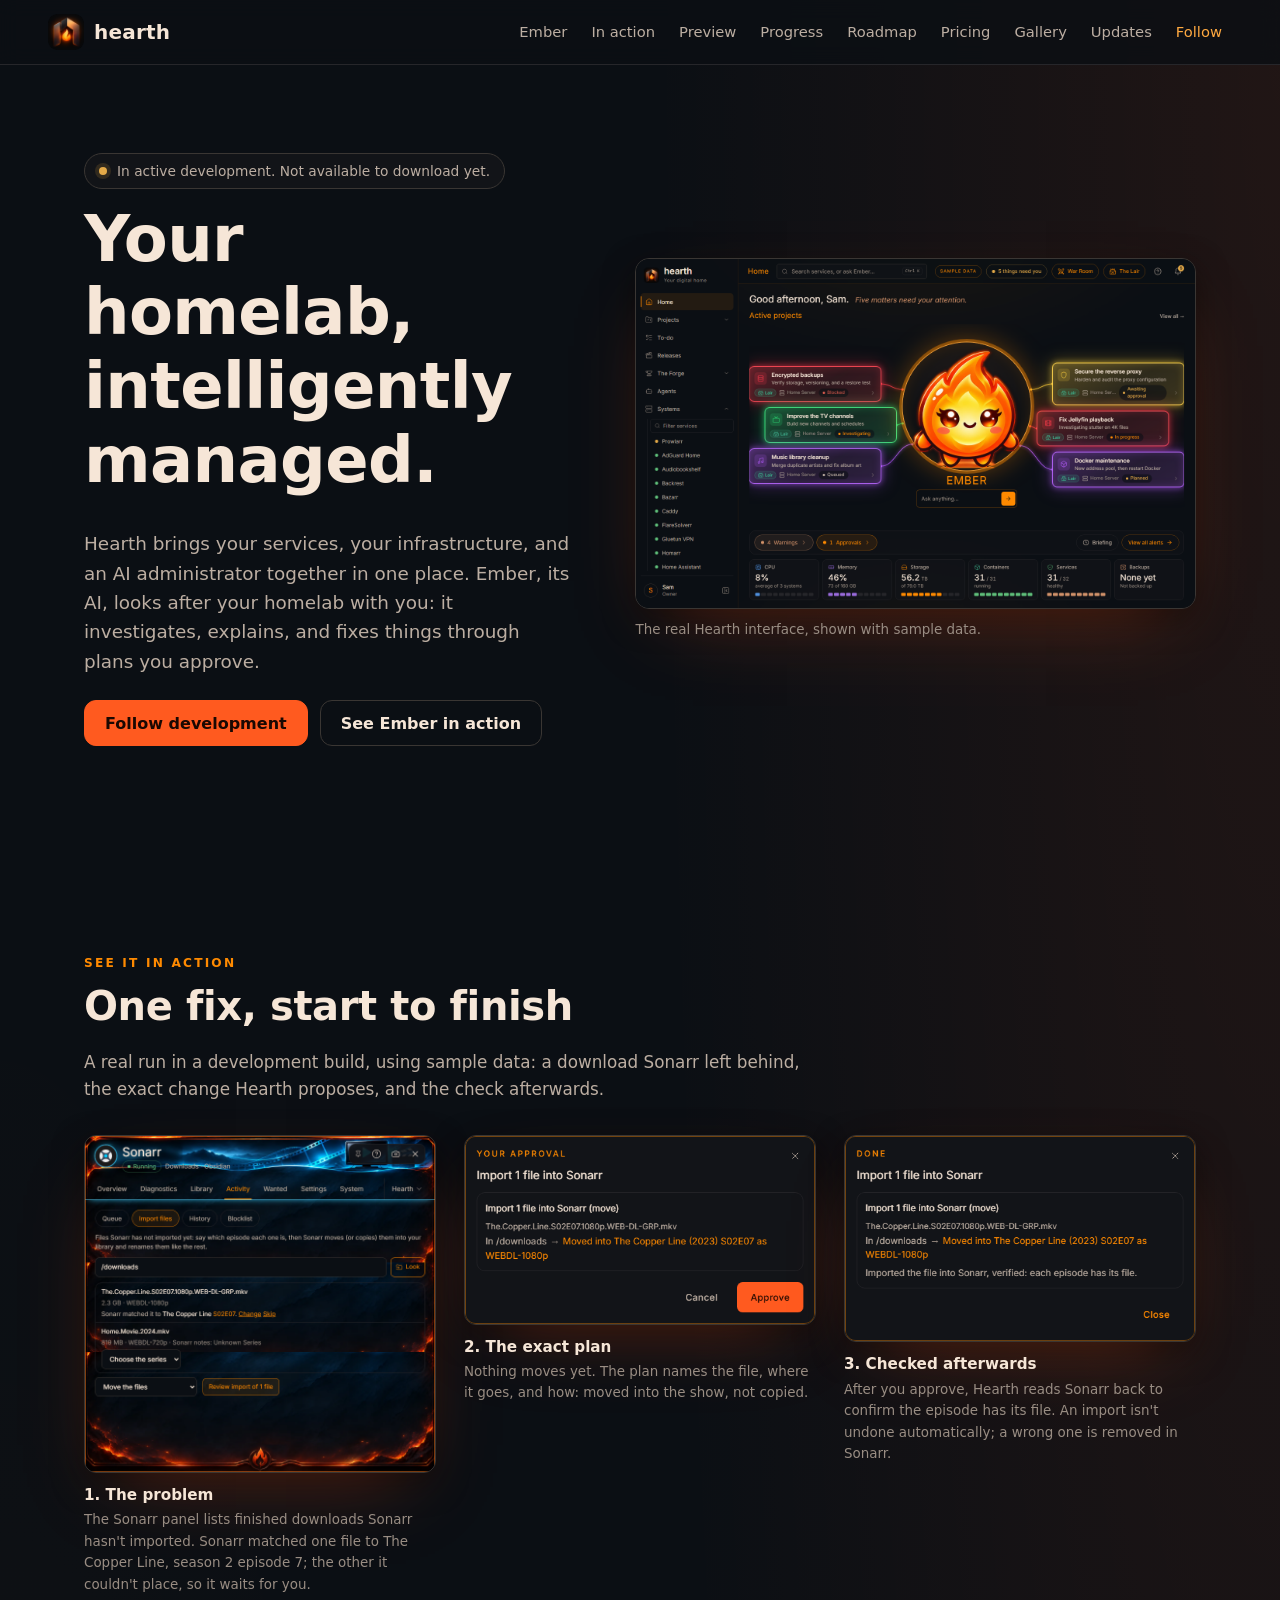
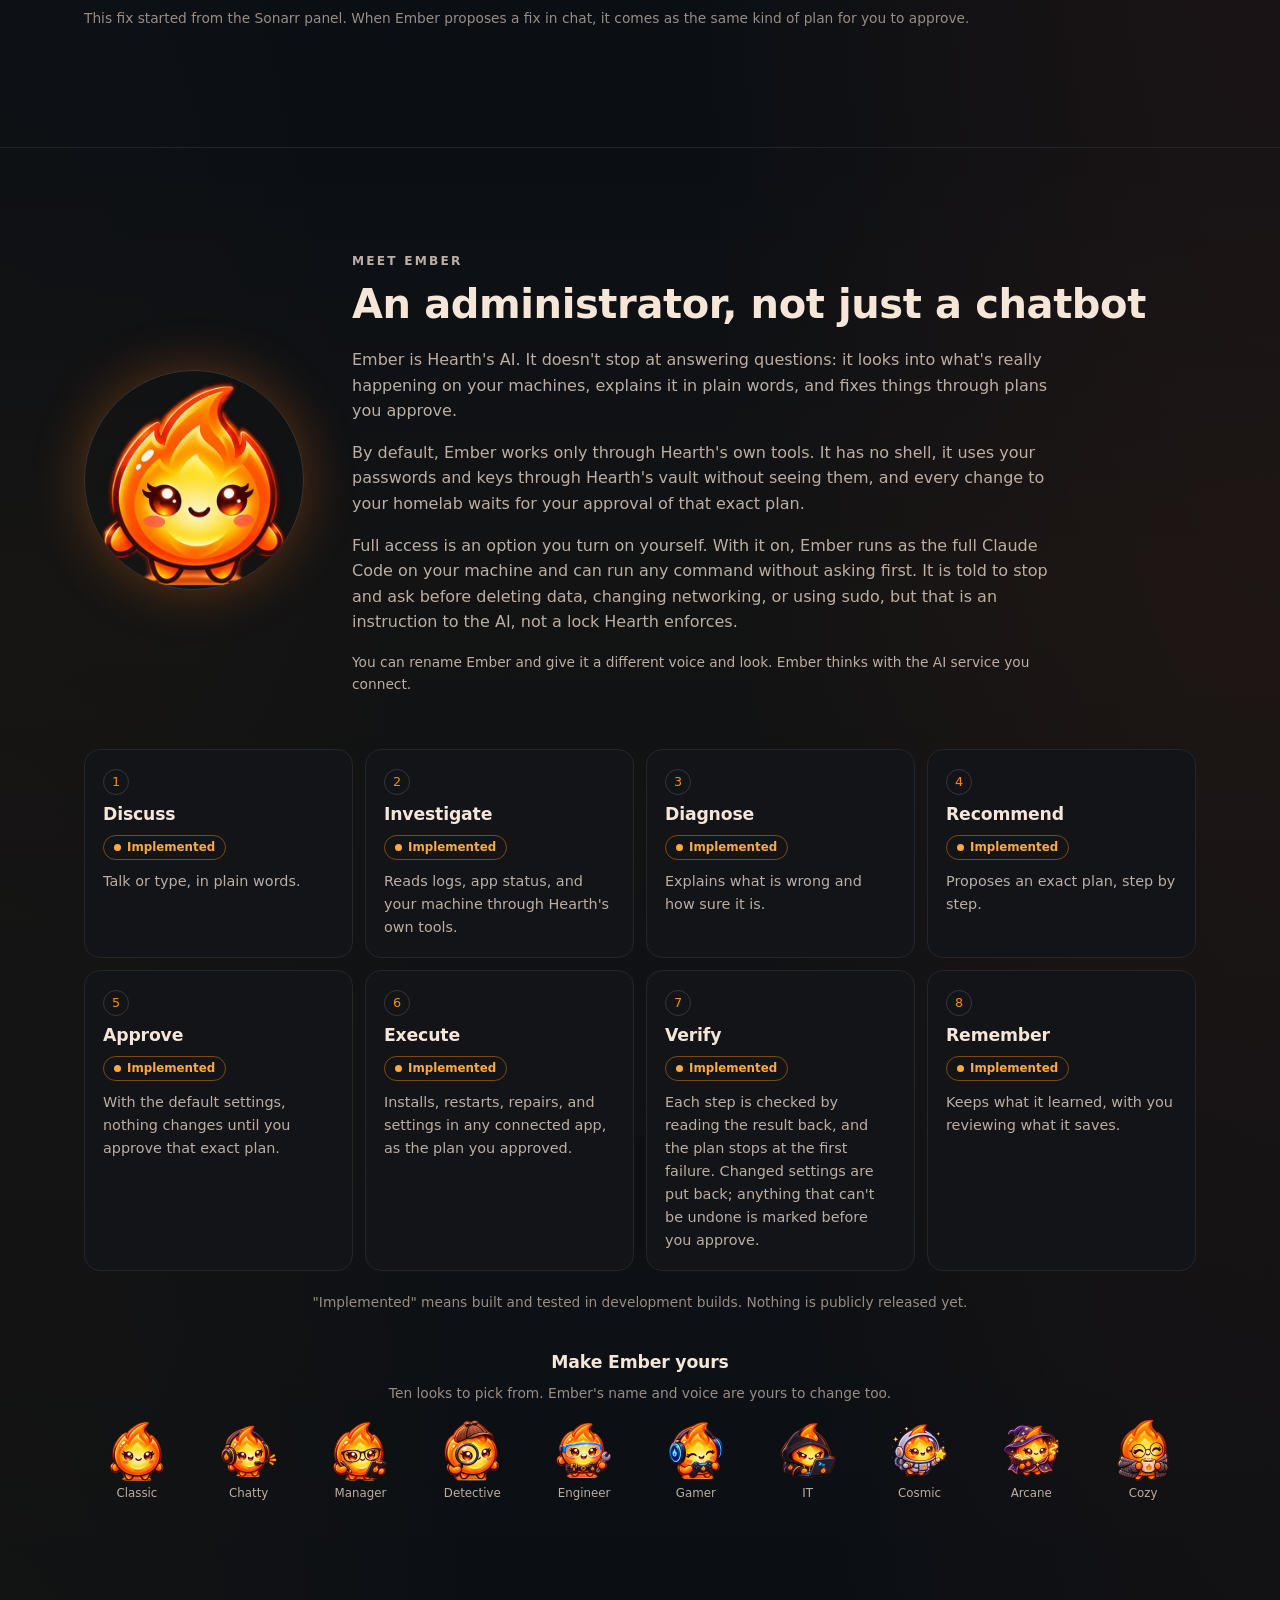
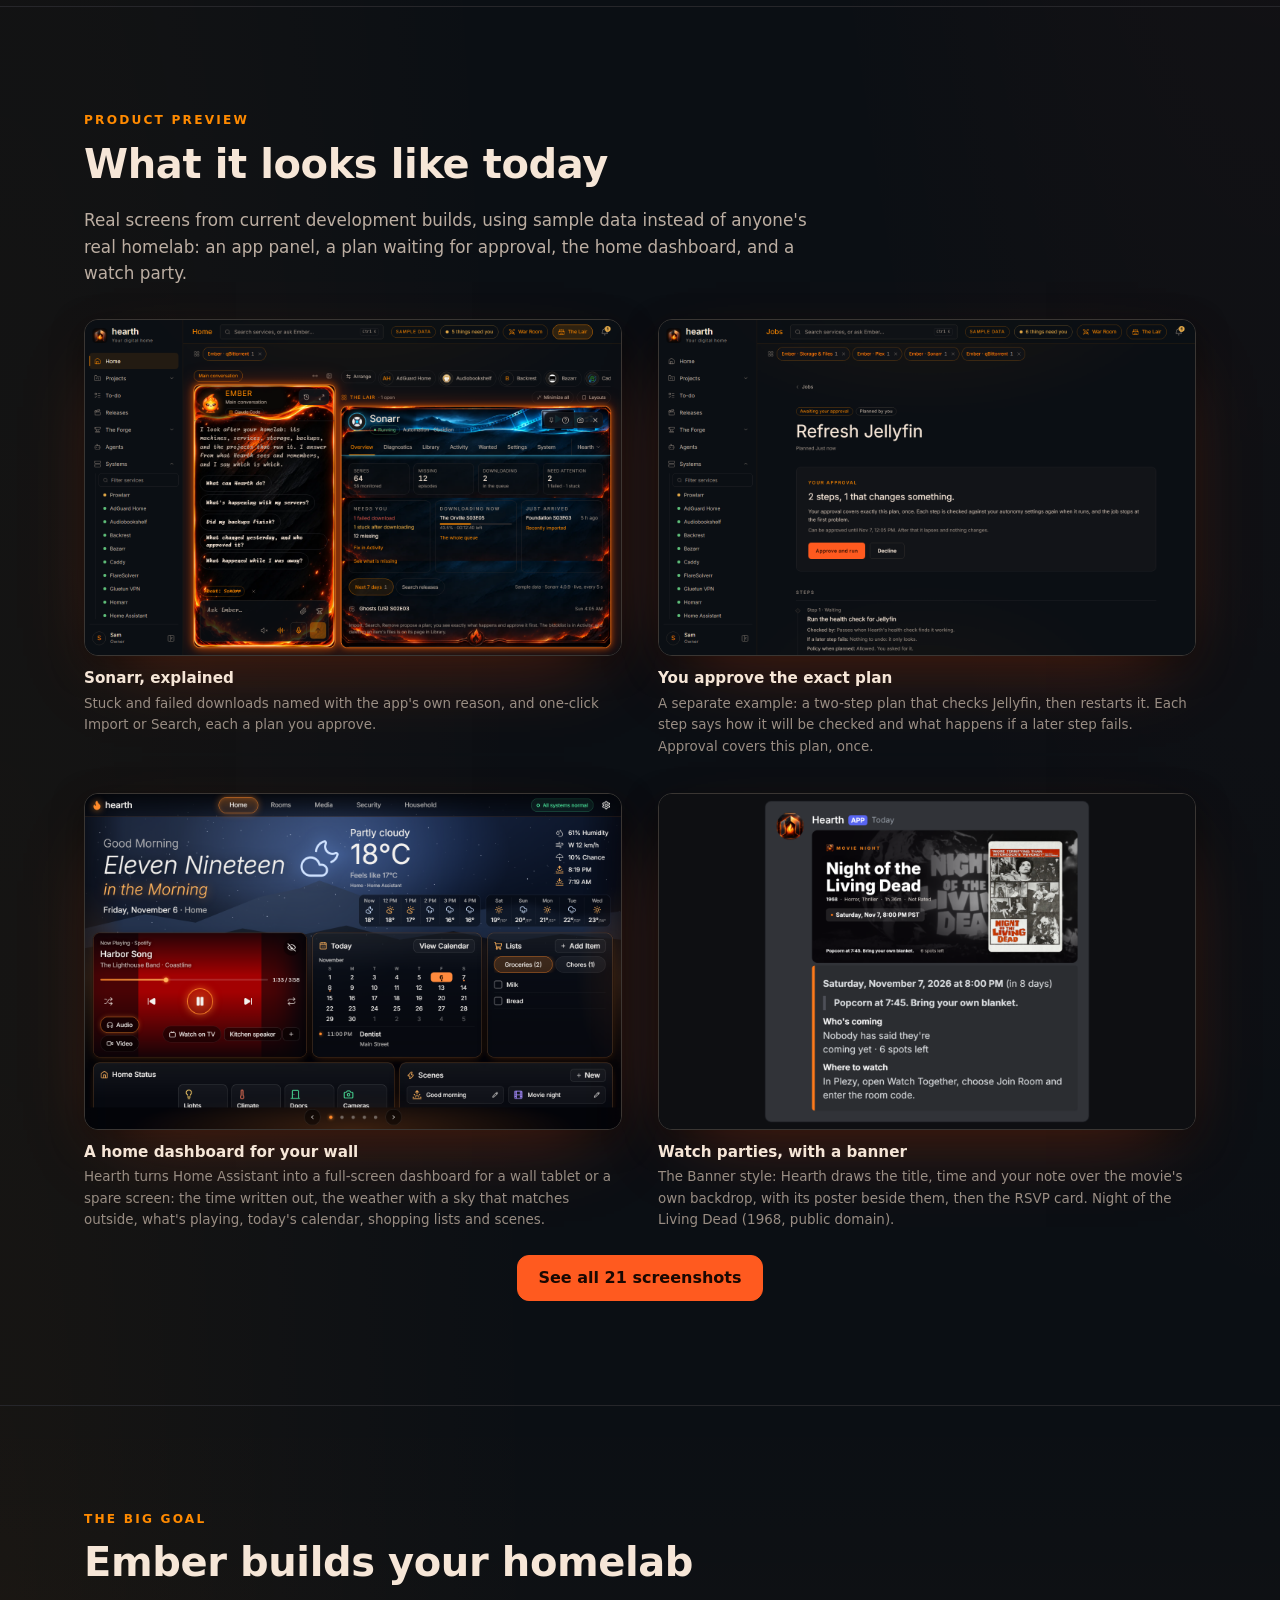
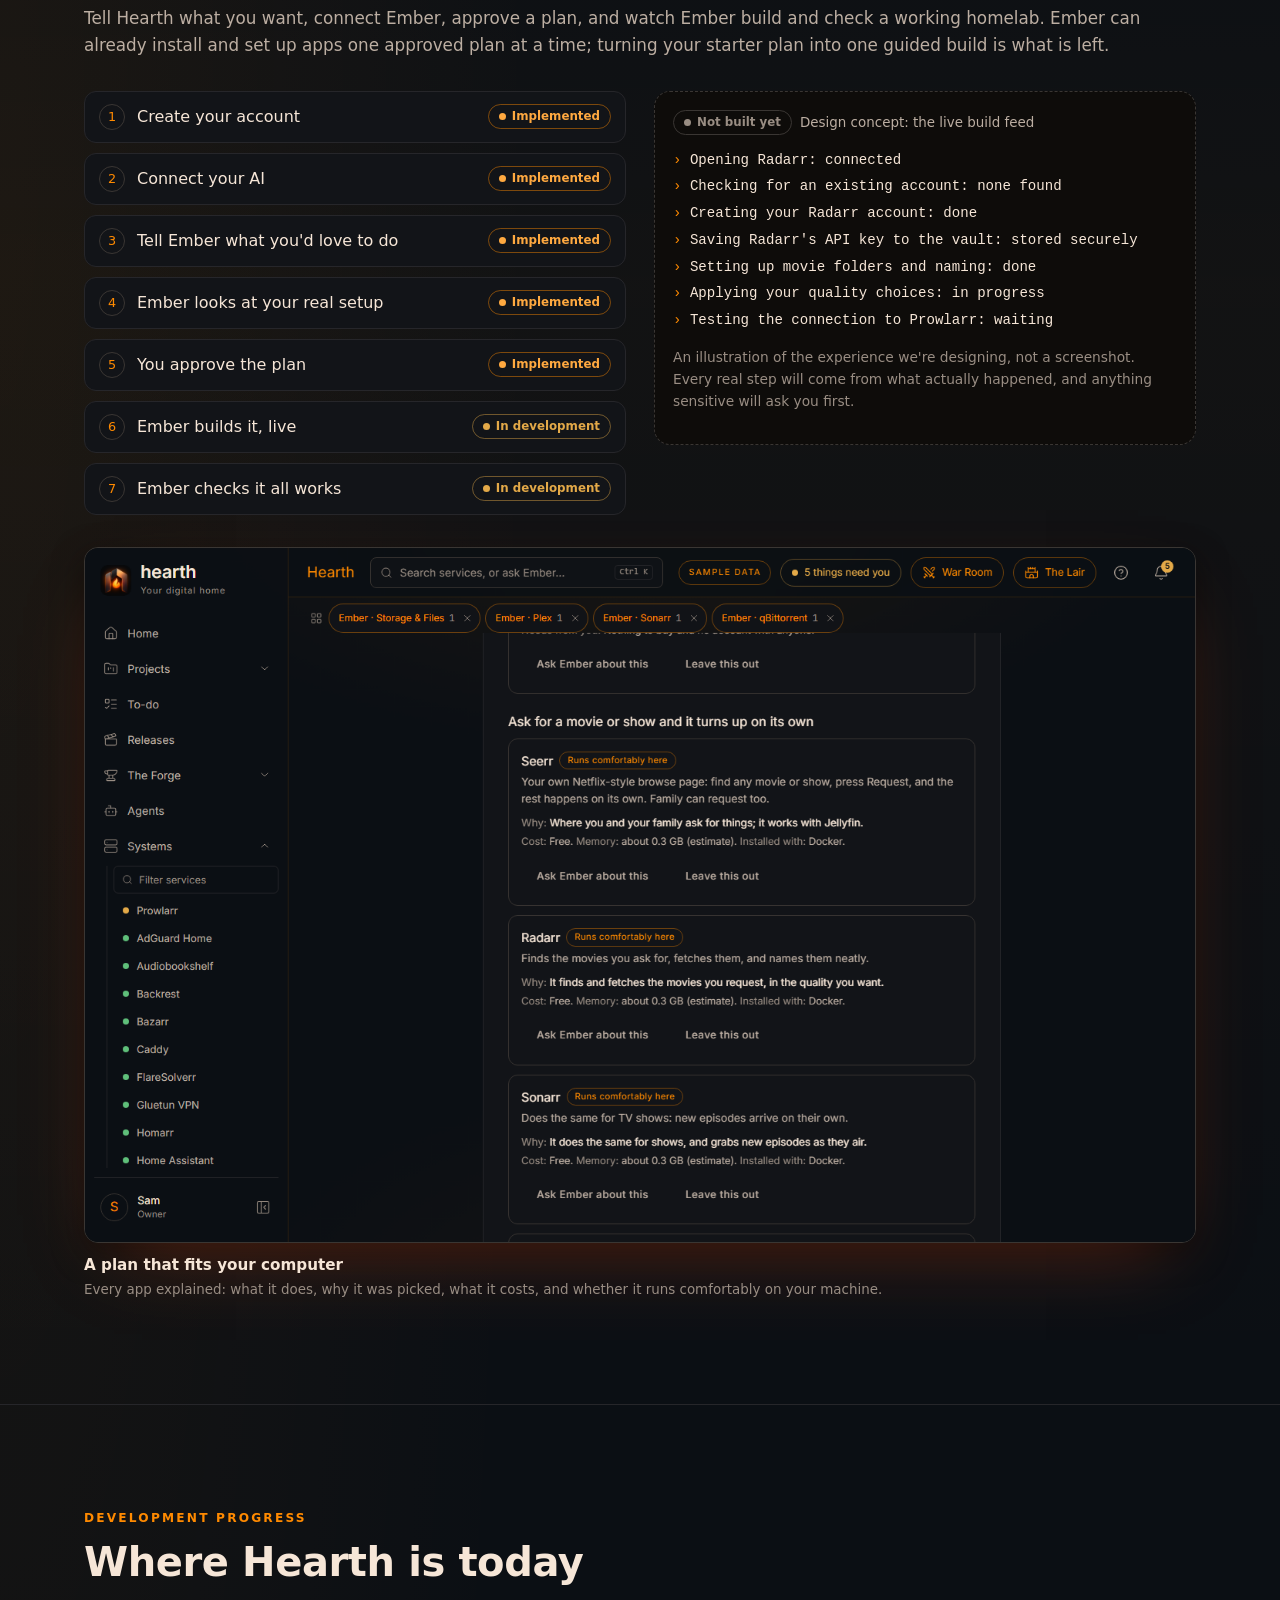
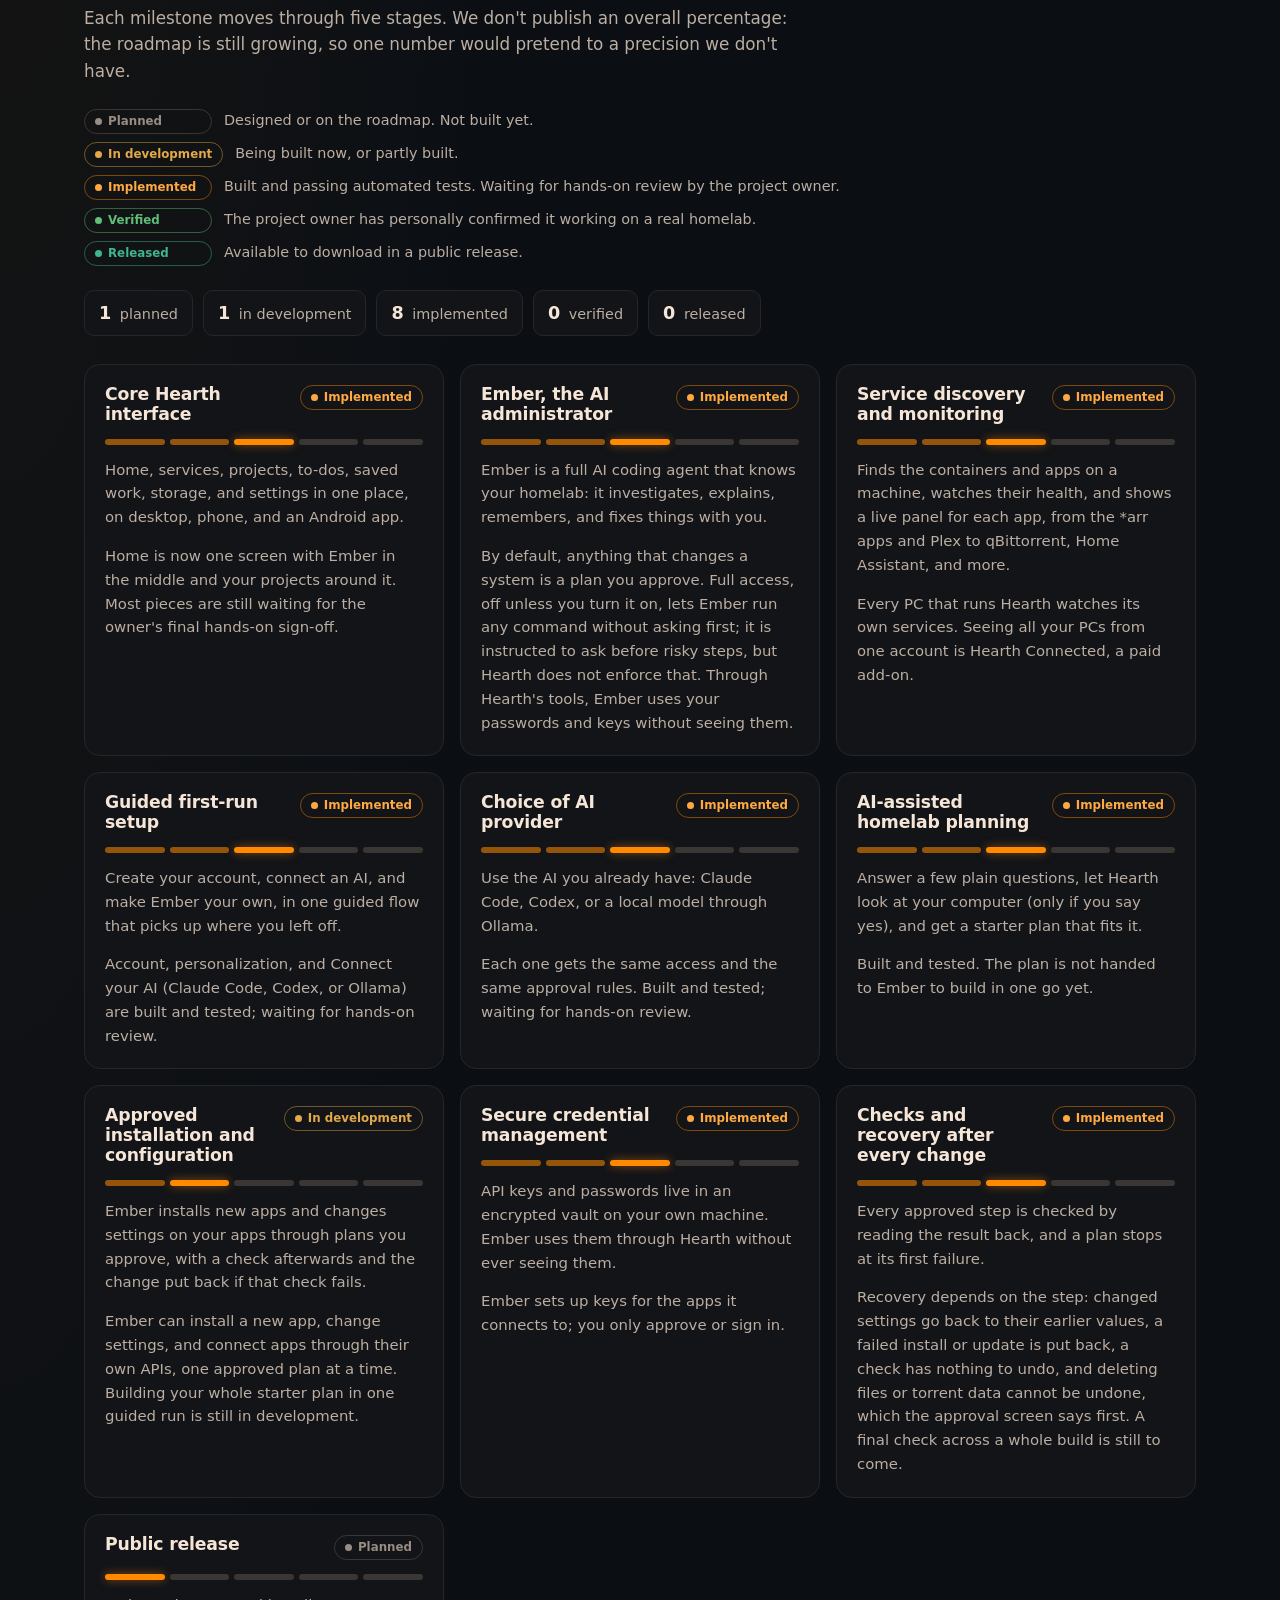
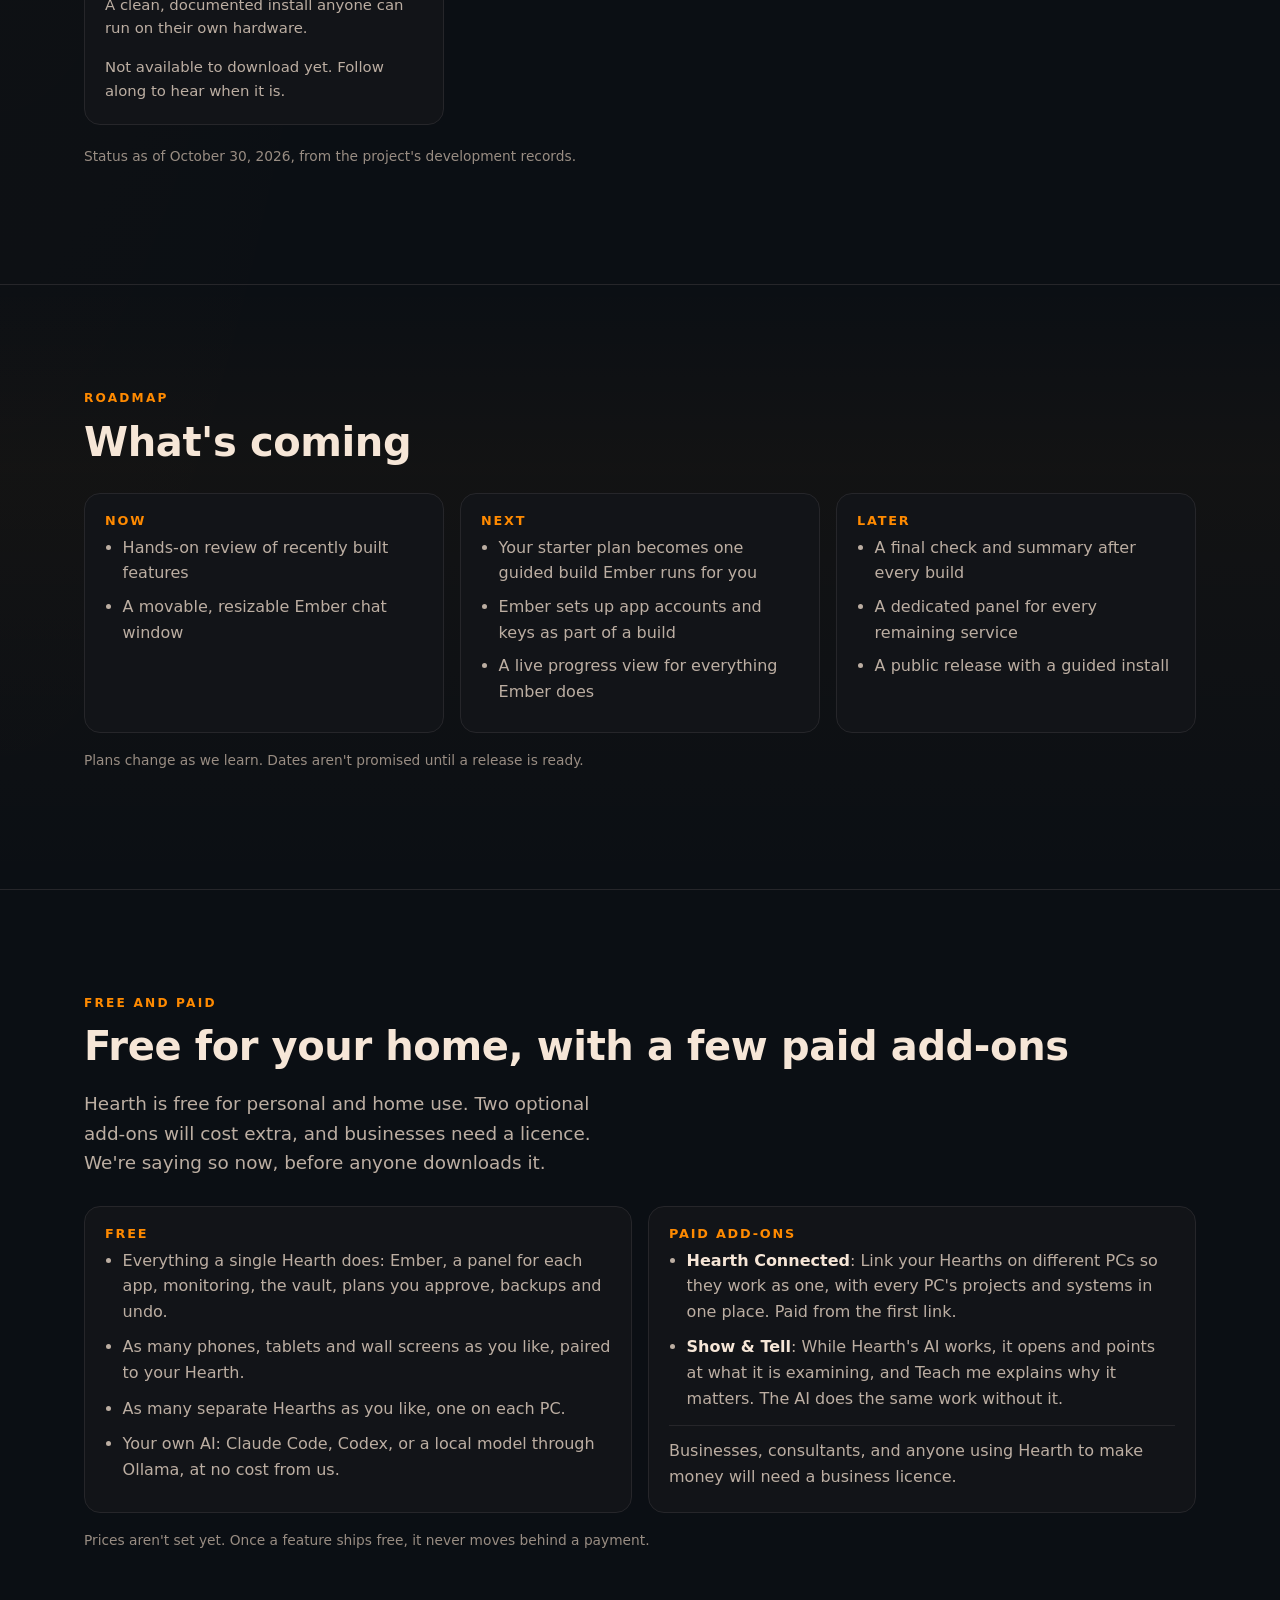
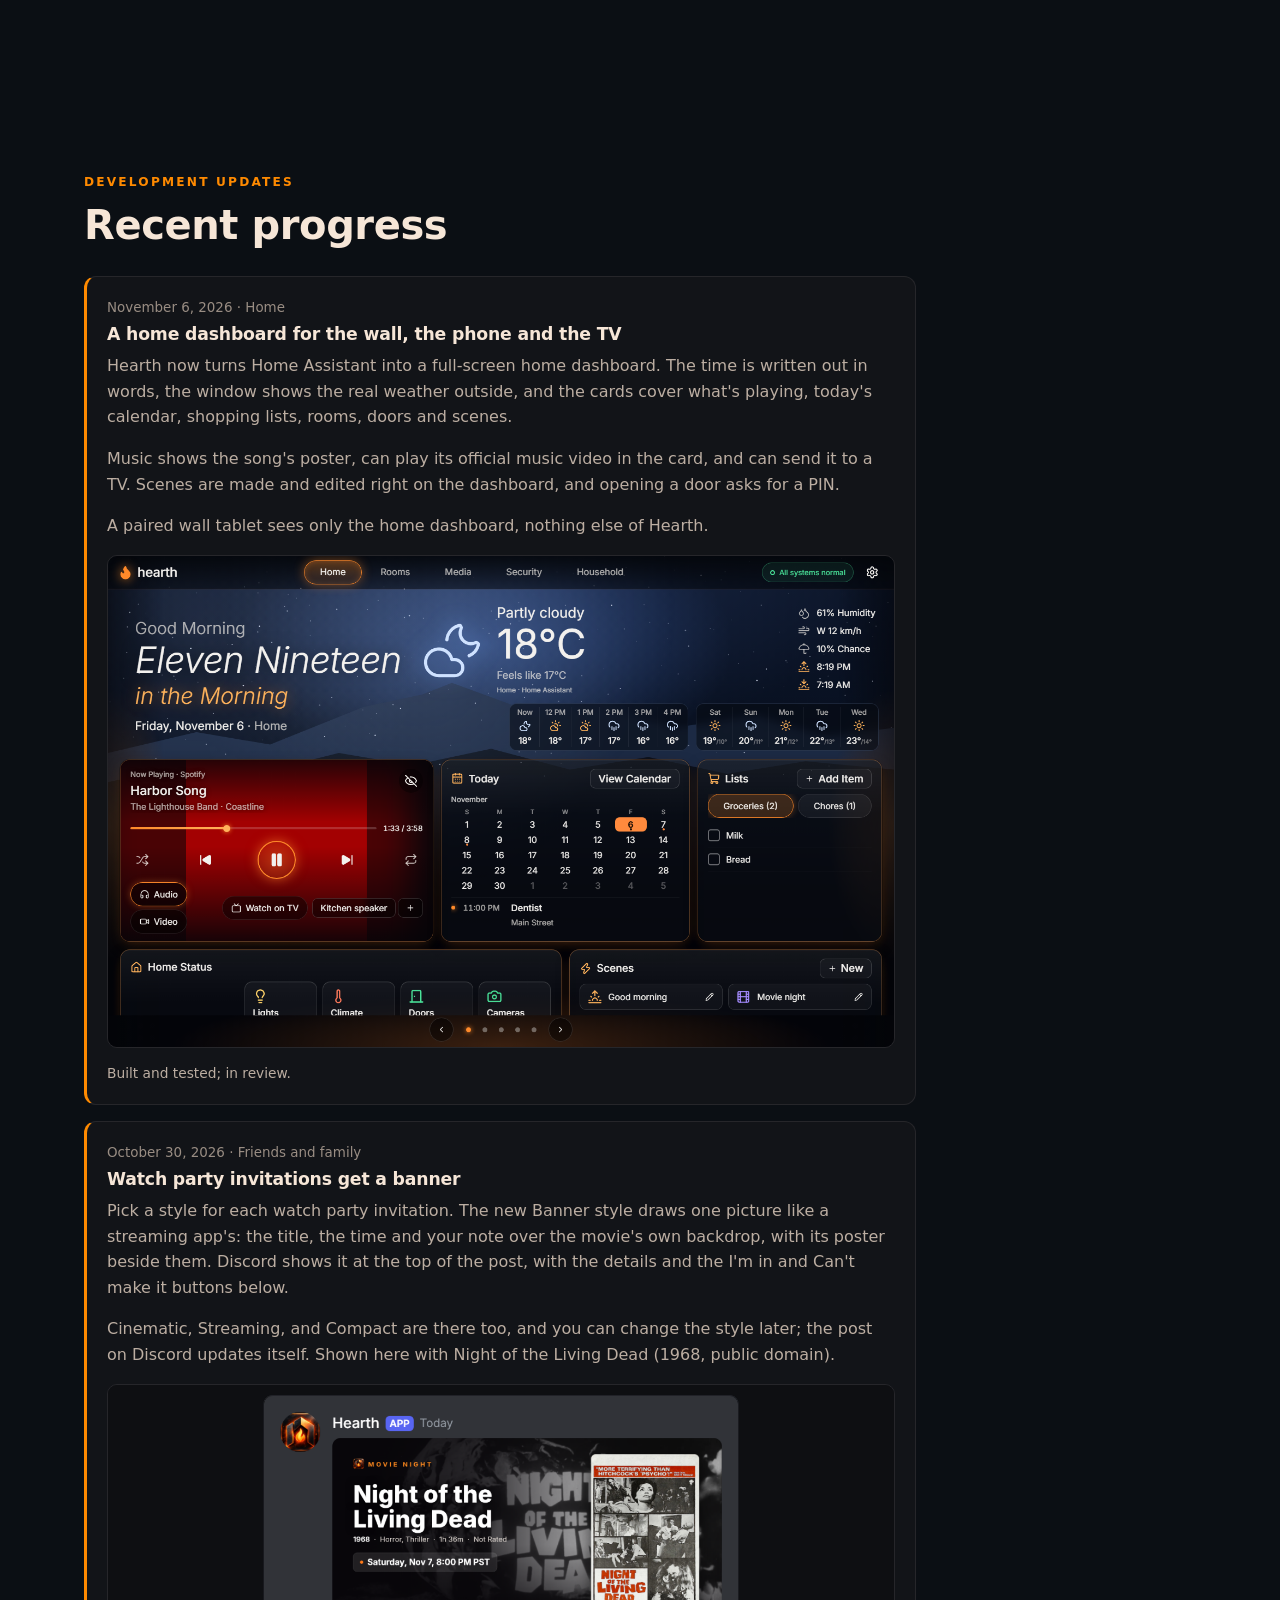
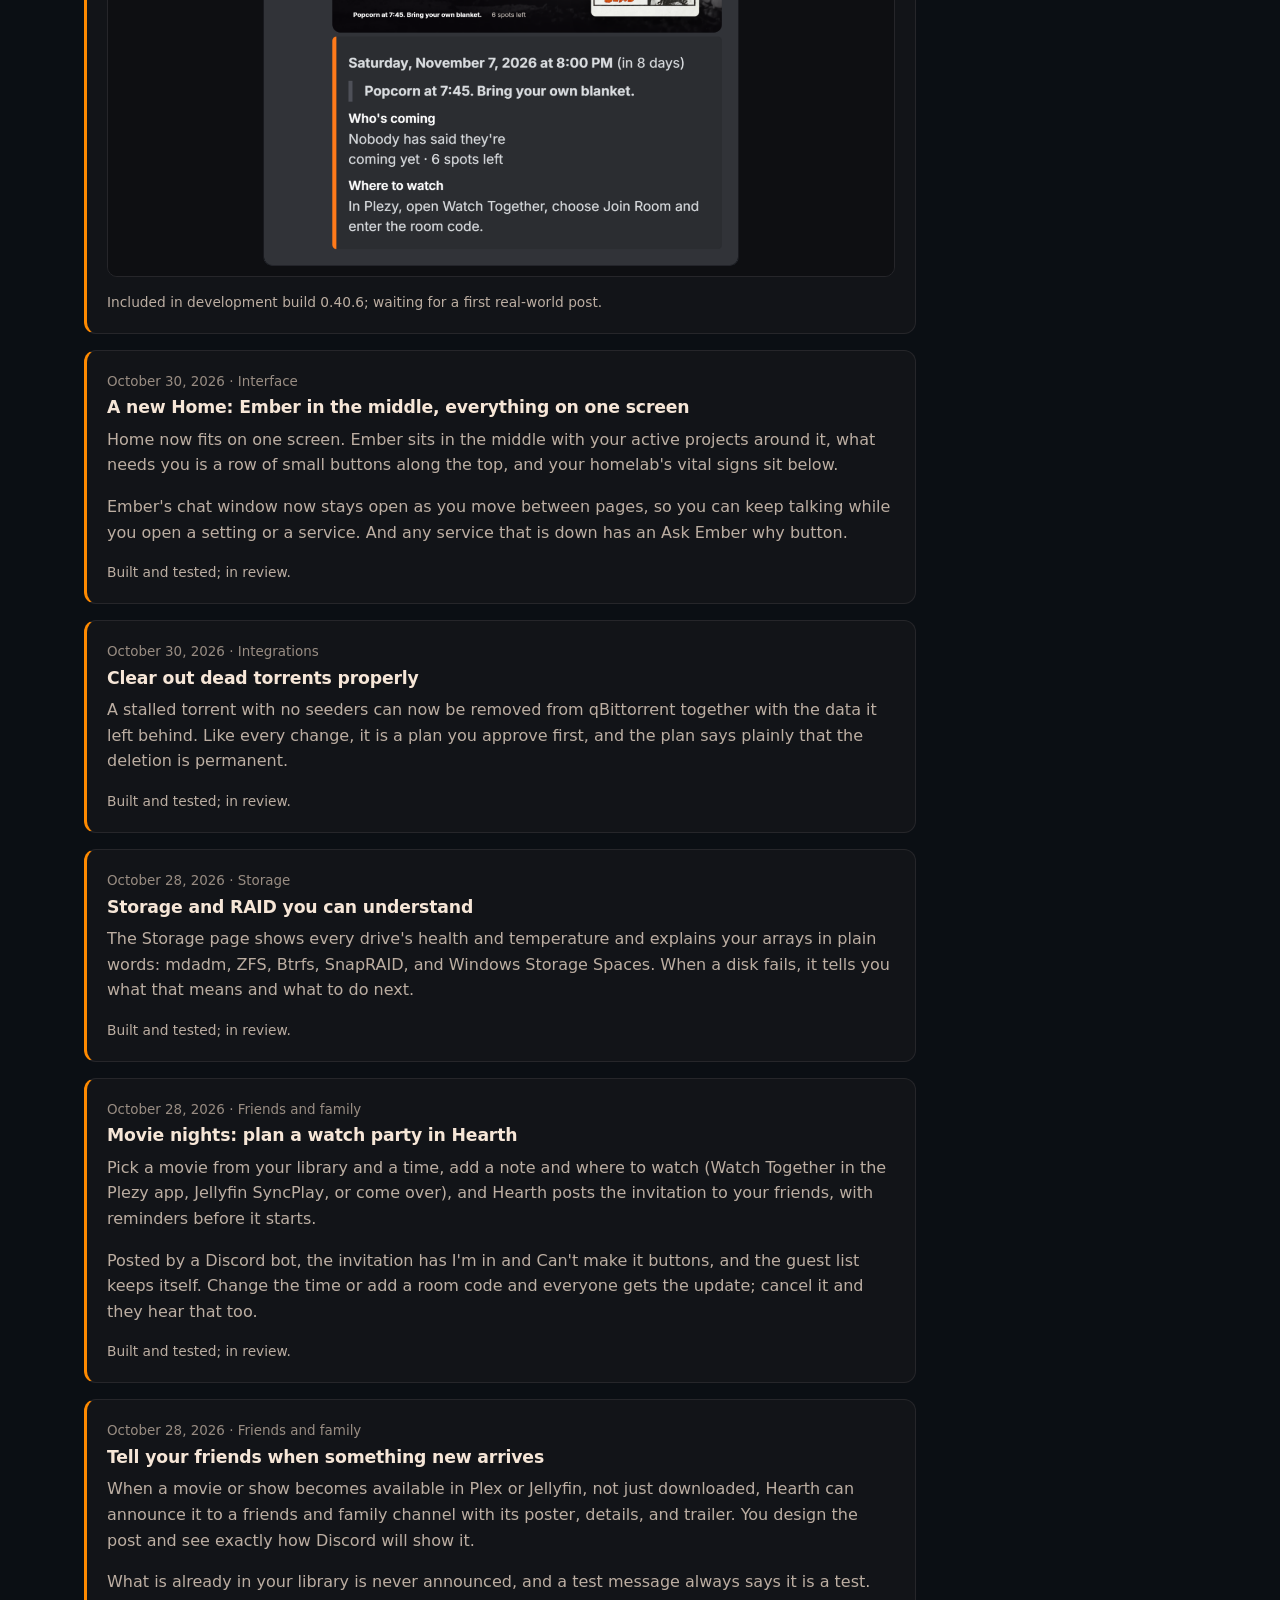
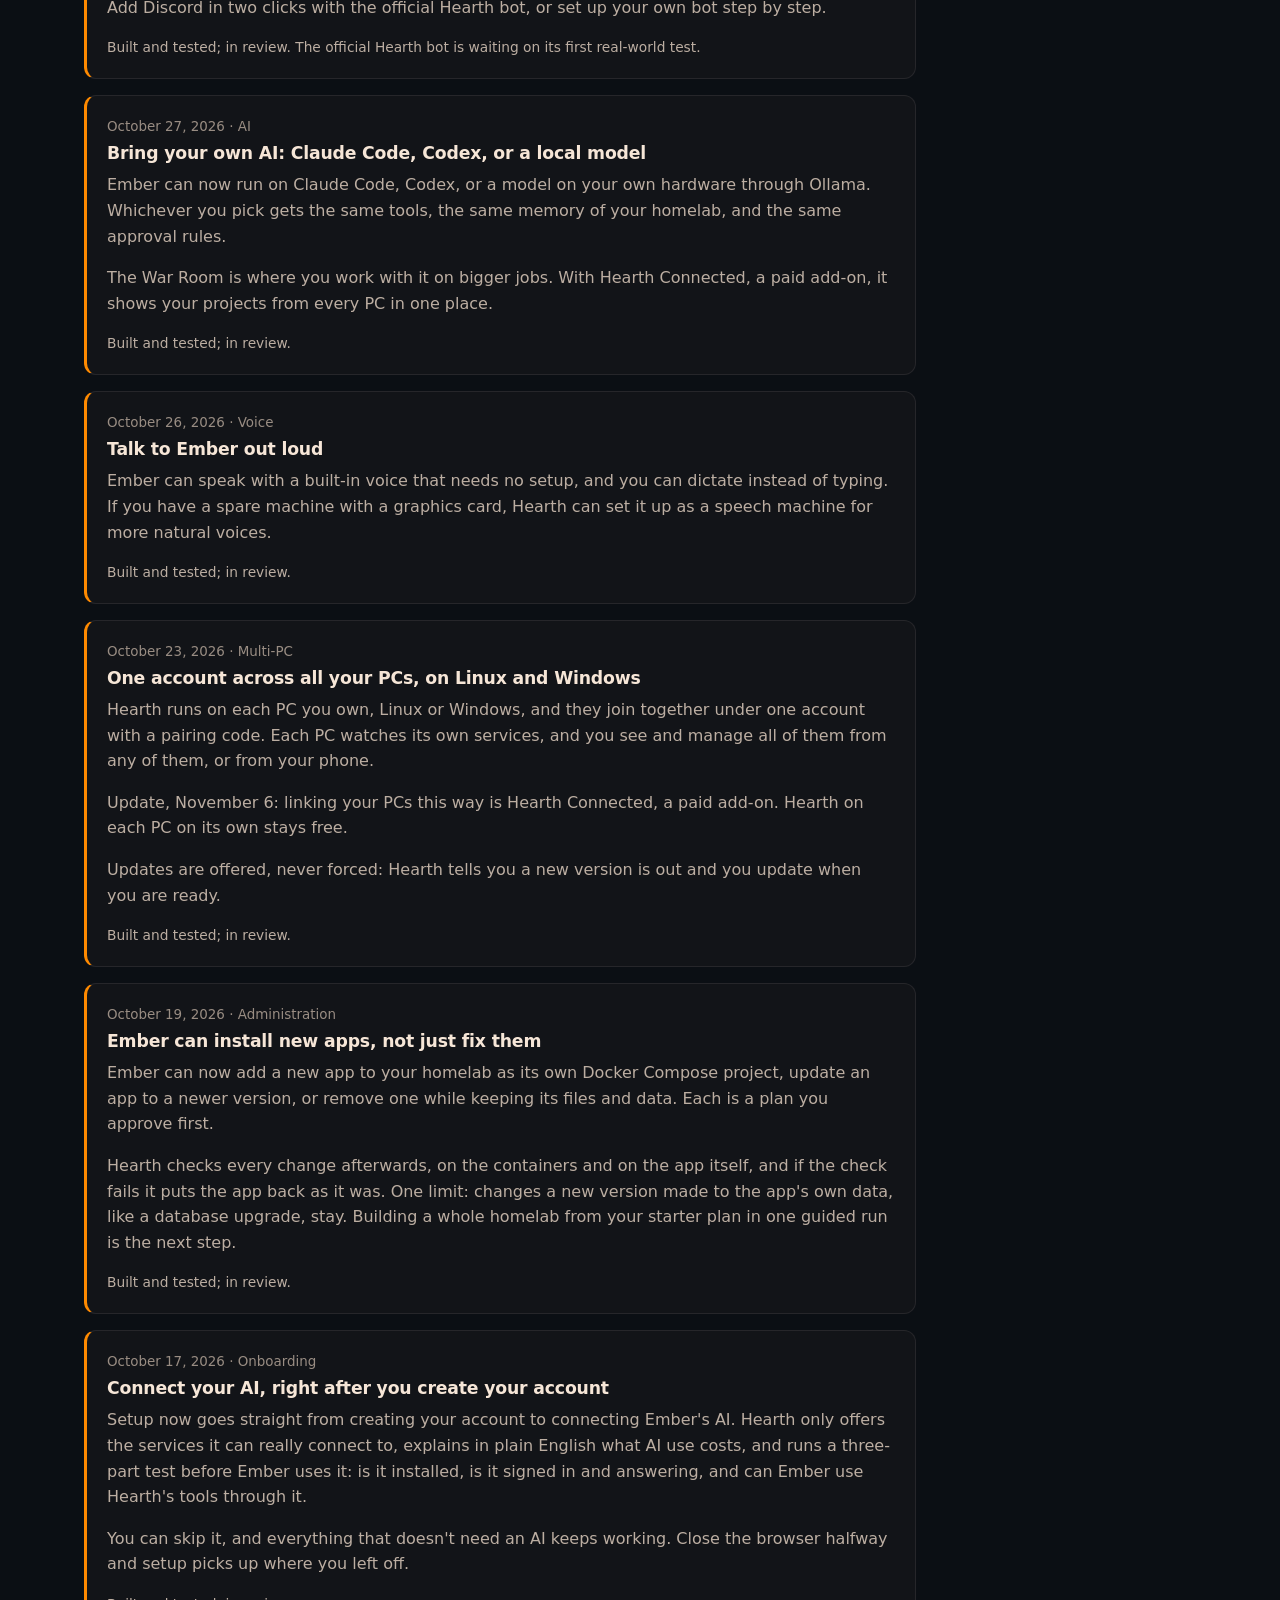
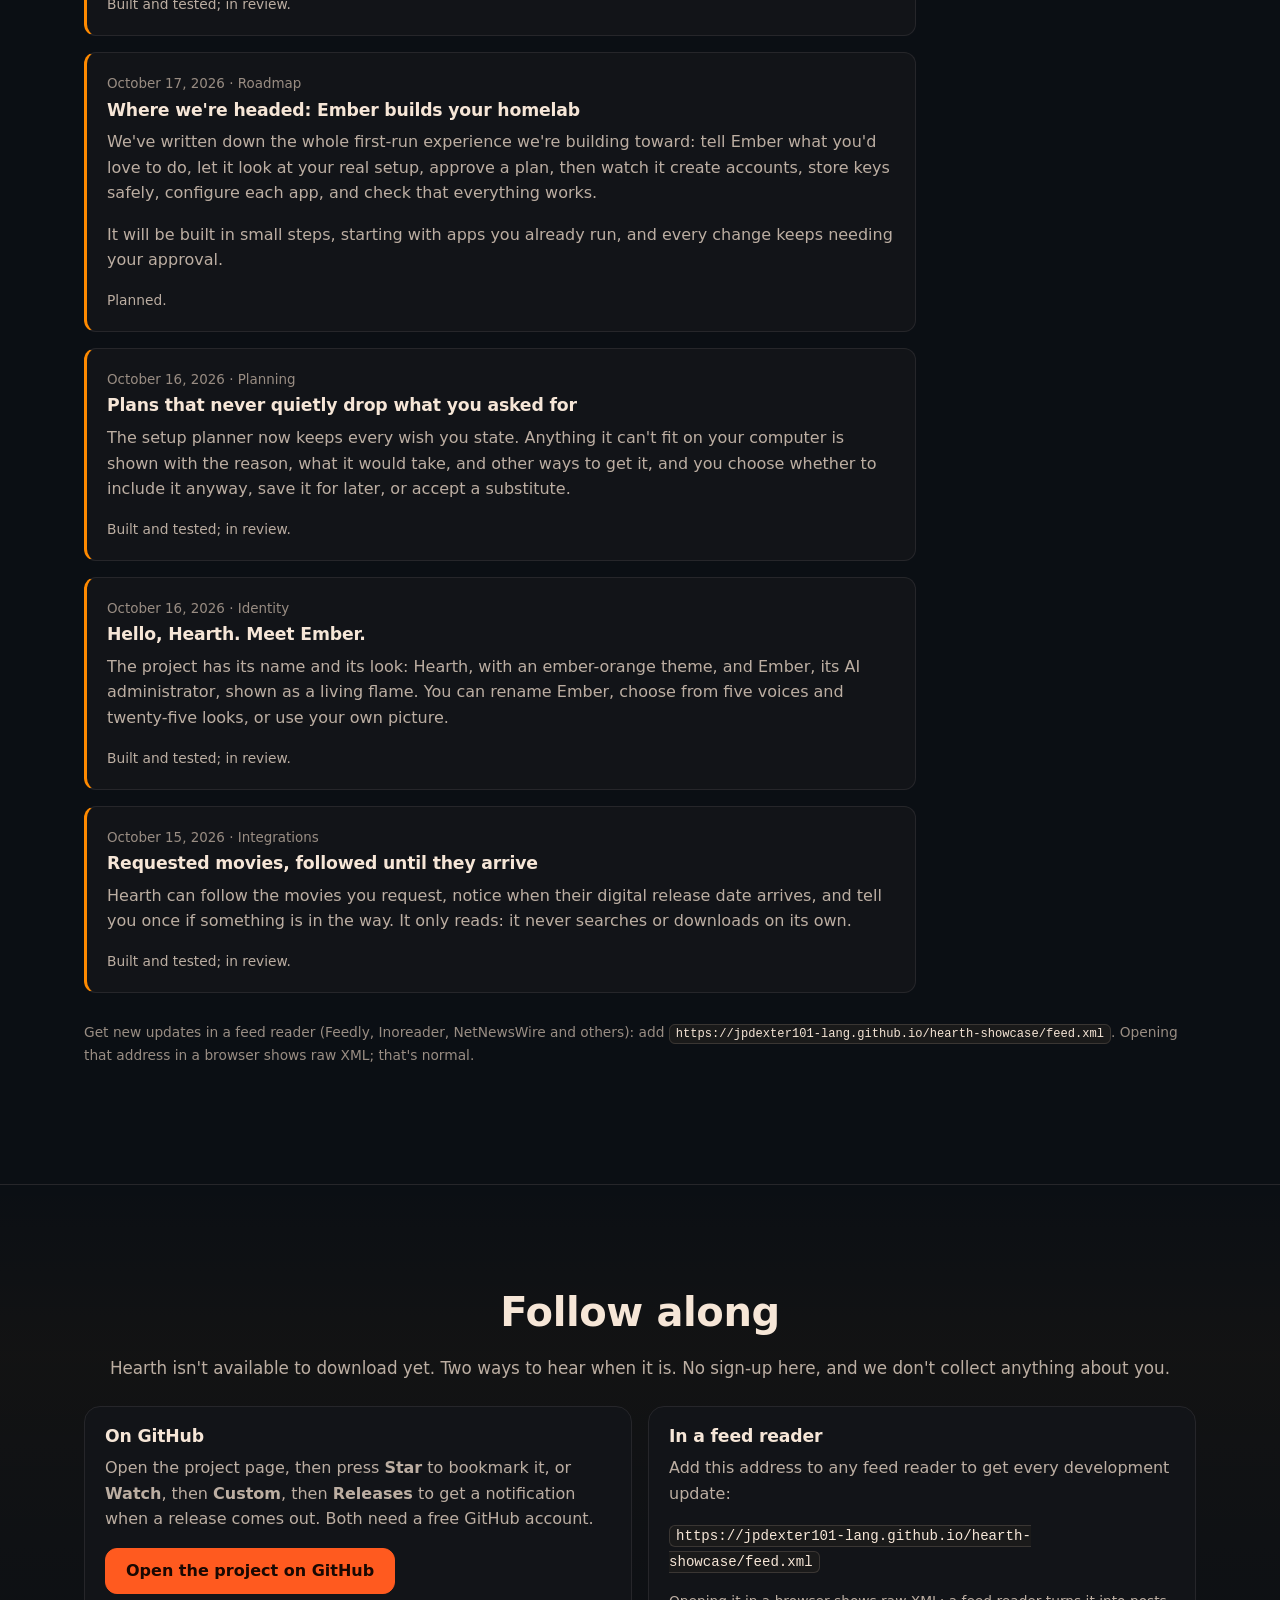
==== commit 3e6feefa: "Showcase revision: one fix start to finish, accurate approval and recovery wording, phone Sections m" ====
--- a/docs/index.html
+++ b/docs/index.html
@@ -19,9 +19,16 @@
 
 <header class="top">
   <a class="brand" href="#top"><img src="assets/img/hearth-mark.png" alt="" width="36" height="36"><span>hearth</span></a>
-  <nav aria-label="Sections">
-    <a href="#ember">Ember</a><a href="#preview">Preview</a><a href="#progress">Progress</a><a href="#roadmap">Roadmap</a><a href="#pricing">Pricing</a><a href="gallery.html">Gallery</a><a href="#updates">Updates</a><a href="#follow" class="nav-cta">Follow</a>
+  <nav class="nav-wide" aria-label="Sections">
+    <a href="#ember">Ember</a><a href="#workflow">In action</a><a href="#preview">Preview</a><a href="#progress">Progress</a><a href="#roadmap">Roadmap</a><a href="#pricing">Pricing</a><a href="gallery.html">Gallery</a><a href="#updates">Updates</a><a href="#follow" class="nav-cta">Follow</a>
   </nav>
+  <div class="nav-small">
+    <details class="menu">
+      <summary>Sections</summary>
+      <nav aria-label="Sections"><a href="#ember">Ember</a><a href="#workflow">In action</a><a href="#preview">Preview</a><a href="#progress">Progress</a><a href="#roadmap">Roadmap</a><a href="#pricing">Pricing</a><a href="gallery.html">Gallery</a><a href="#updates">Updates</a></nav>
+    </details>
+    <a href="#follow" class="nav-cta">Follow</a>
+  </div>
 </header>
 
 <main id="main">
@@ -32,49 +39,64 @@
     <p class="lead">Hearth brings your services, your infrastructure, and an AI administrator together in one place. Ember, its AI, looks after your homelab with you: it investigates, explains, and fixes things through plans you approve.</p>
     <div class="ctas">
       <a class="btn btn-primary" href="#follow">Follow development</a>
-      <a class="btn" href="#progress">See where it's at</a>
+      <a class="btn" href="#workflow">See Ember in action</a>
     </div>
   </div>
   <figure class="hero-shot">
-    <img src="assets/shots/home.png" alt="Hearth's Home page: Ember in the middle with active projects around it" width="1440" height="900">
+    <img src="assets/shots/home.png?v=16f8fac1" alt="Hearth's Home page: Ember in the middle with active projects around it" width="1440" height="900">
     <figcaption>The real Hearth interface, shown with sample data.</figcaption>
   </figure>
 </section>
 
+<section id="workflow" aria-labelledby="workflow-h">
+  <p class="eyebrow">See it in action</p>
+  <h2 id="workflow-h">One fix, start to finish</h2>
+  <p class="sub">A real run in a development build, using sample data: a download Sonarr left behind, the exact change Hearth proposes, and the check afterwards.</p>
+  <ol class="flow">
+    <li><figure class="shot"><a href="assets/shots/flow-1-found.png?v=531ebbbc" data-view><img src="assets/shots/flow-1-found.png?v=531ebbbc" alt="1. The problem: The Sonarr panel lists finished downloads Sonarr hasn&#39;t imported. Sonarr matched one file to The Copper Line, season 2 episode 7; the other it couldn&#39;t place, so it waits for you." width="724" height="694" loading="lazy"></a><figcaption><strong>1. The problem</strong> The Sonarr panel lists finished downloads Sonarr hasn&#39;t imported. Sonarr matched one file to The Copper Line, season 2 episode 7; the other it couldn&#39;t place, so it waits for you.</figcaption></figure></li>
+    <li><figure class="shot"><a href="assets/shots/flow-2-plan.png?v=01266c4b" data-view><img src="assets/shots/flow-2-plan.png?v=01266c4b" alt="2. The exact plan: Nothing moves yet. The plan names the file, where it goes, and how: moved into the show, not copied." width="512" height="274" loading="lazy"></a><figcaption><strong>2. The exact plan</strong> Nothing moves yet. The plan names the file, where it goes, and how: moved into the show, not copied.</figcaption></figure></li>
+    <li><figure class="shot"><a href="assets/shots/flow-3-verified.png?v=202dadc1" data-view><img src="assets/shots/flow-3-verified.png?v=202dadc1" alt="3. Checked afterwards: After you approve, Hearth reads Sonarr back to confirm the episode has its file. An import isn&#39;t undone automatically; a wrong one is removed in Sonarr." width="512" height="300" loading="lazy"></a><figcaption><strong>3. Checked afterwards</strong> After you approve, Hearth reads Sonarr back to confirm the episode has its file. An import isn&#39;t undone automatically; a wrong one is removed in Sonarr.</figcaption></figure></li>
+  </ol>
+  <p class="fine">This fix started from the Sonarr panel. When Ember proposes a fix in chat, it comes as the same kind of plan for you to approve.</p>
+</section>
+
 <section class="band" id="ember" aria-labelledby="ember-h">
   <div class="ember-intro">
-    <img src="assets/img/mascots/ember-classic.webp" alt="Ember, Hearth's flame mascot" width="220" height="220" class="ember-pic">
+    <img src="assets/img/mascots/ember-classic.webp?v=bd37c5d2" alt="Ember, Hearth's flame mascot" width="220" height="220" class="ember-pic">
     <div>
       <p class="eyebrow">Meet Ember</p>
       <h2 id="ember-h">An administrator, not just a chatbot</h2>
-      <p>Ember is Hearth's AI. It doesn't stop at answering questions: it looks into what's really happening on your machines, explains it in plain words, and fixes things through plans you approve. It never gets a shell, your files, or your passwords, and anything that changes your homelab waits for your yes.</p>
+      <p>Ember is Hearth&#39;s AI. It doesn&#39;t stop at answering questions: it looks into what&#39;s really happening on your machines, explains it in plain words, and fixes things through plans you approve.</p>
+      <p>By default, Ember works only through Hearth&#39;s own tools. It has no shell, it uses your passwords and keys through Hearth&#39;s vault without seeing them, and every change to your homelab waits for your approval of that exact plan.</p>
+      <p>Full access is an option you turn on yourself. With it on, Ember runs as the full Claude Code on your machine and can run any command without asking first. It is told to stop and ask before deleting data, changing networking, or using sudo, but that is an instruction to the AI, not a lock Hearth enforces.</p>
       <p class="fine">You can rename Ember and give it a different voice and look. Ember thinks with the AI service you connect.</p>
     </div>
   </div>
-  <div class="mascots" role="group" aria-label="Ember's ten looks"><figure><img src="assets/img/mascots/ember-classic.webp" alt="Ember, Classic look" width="96" height="96" loading="lazy"><figcaption>Classic</figcaption></figure><figure><img src="assets/img/mascots/ember-chatty.webp" alt="Ember, Chatty look" width="96" height="96" loading="lazy"><figcaption>Chatty</figcaption></figure><figure><img src="assets/img/mascots/ember-manager.webp" alt="Ember, Manager look" width="96" height="96" loading="lazy"><figcaption>Manager</figcaption></figure><figure><img src="assets/img/mascots/ember-detective.webp" alt="Ember, Detective look" width="96" height="96" loading="lazy"><figcaption>Detective</figcaption></figure><figure><img src="assets/img/mascots/ember-engineer.webp" alt="Ember, Engineer look" width="96" height="96" loading="lazy"><figcaption>Engineer</figcaption></figure><figure><img src="assets/img/mascots/ember-gamer.webp" alt="Ember, Gamer look" width="96" height="96" loading="lazy"><figcaption>Gamer</figcaption></figure><figure><img src="assets/img/mascots/ember-it.webp" alt="Ember, IT look" width="96" height="96" loading="lazy"><figcaption>IT</figcaption></figure><figure><img src="assets/img/mascots/ember-cosmic.webp" alt="Ember, Cosmic look" width="96" height="96" loading="lazy"><figcaption>Cosmic</figcaption></figure><figure><img src="assets/img/mascots/ember-arcane.webp" alt="Ember, Arcane look" width="96" height="96" loading="lazy"><figcaption>Arcane</figcaption></figure><figure><img src="assets/img/mascots/ember-cozy.webp" alt="Ember, Cozy look" width="96" height="96" loading="lazy"><figcaption>Cozy</figcaption></figure></div>
-  <p class="fine center">Ten looks to pick from. Ember's name and voice are yours to change too.</p>
   <ol class="loop">
     <li><span class="n">1</span><h3>Discuss</h3><span class="chip chip-implemented">Implemented</span><p>Talk or type, in plain words.</p></li>
     <li><span class="n">2</span><h3>Investigate</h3><span class="chip chip-implemented">Implemented</span><p>Reads logs, app status, and your machine through Hearth&#39;s own tools.</p></li>
     <li><span class="n">3</span><h3>Diagnose</h3><span class="chip chip-implemented">Implemented</span><p>Explains what is wrong and how sure it is.</p></li>
     <li><span class="n">4</span><h3>Recommend</h3><span class="chip chip-implemented">Implemented</span><p>Proposes an exact plan, step by step.</p></li>
-    <li><span class="n">5</span><h3>Approve</h3><span class="chip chip-implemented">Implemented</span><p>Nothing changes until you approve that exact plan.</p></li>
-    <li><span class="n">6</span><h3>Execute</h3><span class="chip chip-implemented">Implemented</span><p>Installs, restarts, repairs, and settings in any connected app, through plans you approve.</p></li>
-    <li><span class="n">7</span><h3>Verify</h3><span class="chip chip-implemented">Implemented</span><p>Every change is checked afterwards, and undone on its own if it fails.</p></li>
+    <li><span class="n">5</span><h3>Approve</h3><span class="chip chip-implemented">Implemented</span><p>With the default settings, nothing changes until you approve that exact plan.</p></li>
+    <li><span class="n">6</span><h3>Execute</h3><span class="chip chip-implemented">Implemented</span><p>Installs, restarts, repairs, and settings in any connected app, as the plan you approved.</p></li>
+    <li><span class="n">7</span><h3>Verify</h3><span class="chip chip-implemented">Implemented</span><p>Each step is checked by reading the result back, and the plan stops at the first failure. Changed settings are put back; anything that can&#39;t be undone is marked before you approve.</p></li>
     <li><span class="n">8</span><h3>Remember</h3><span class="chip chip-implemented">Implemented</span><p>Keeps what it learned, with you reviewing what it saves.</p></li>
   </ol>
   <p class="fine center">"Implemented" means built and tested in development builds. Nothing is publicly released yet.</p>
+  <h3 class="looks-h">Make Ember yours</h3>
+  <p class="fine center">Ten looks to pick from. Ember's name and voice are yours to change too.</p>
+  <div class="mascots" role="group" aria-label="Ember's ten looks"><figure><img src="assets/img/mascots/ember-classic.webp?v=bd37c5d2" alt="Ember, Classic look" width="96" height="96" loading="lazy"><figcaption>Classic</figcaption></figure><figure><img src="assets/img/mascots/ember-chatty.webp" alt="Ember, Chatty look" width="96" height="96" loading="lazy"><figcaption>Chatty</figcaption></figure><figure><img src="assets/img/mascots/ember-manager.webp" alt="Ember, Manager look" width="96" height="96" loading="lazy"><figcaption>Manager</figcaption></figure><figure><img src="assets/img/mascots/ember-detective.webp" alt="Ember, Detective look" width="96" height="96" loading="lazy"><figcaption>Detective</figcaption></figure><figure><img src="assets/img/mascots/ember-engineer.webp" alt="Ember, Engineer look" width="96" height="96" loading="lazy"><figcaption>Engineer</figcaption></figure><figure><img src="assets/img/mascots/ember-gamer.webp" alt="Ember, Gamer look" width="96" height="96" loading="lazy"><figcaption>Gamer</figcaption></figure><figure><img src="assets/img/mascots/ember-it.webp" alt="Ember, IT look" width="96" height="96" loading="lazy"><figcaption>IT</figcaption></figure><figure><img src="assets/img/mascots/ember-cosmic.webp" alt="Ember, Cosmic look" width="96" height="96" loading="lazy"><figcaption>Cosmic</figcaption></figure><figure><img src="assets/img/mascots/ember-arcane.webp" alt="Ember, Arcane look" width="96" height="96" loading="lazy"><figcaption>Arcane</figcaption></figure><figure><img src="assets/img/mascots/ember-cozy.webp" alt="Ember, Cozy look" width="96" height="96" loading="lazy"><figcaption>Cozy</figcaption></figure></div>
 </section>
 
 <section id="preview" aria-labelledby="preview-h">
   <p class="eyebrow">Product preview</p>
   <h2 id="preview-h">What it looks like today</h2>
-  <p class="sub">Real screens from current development builds, using sample data instead of anyone's real homelab.</p>
+  <p class="sub">Real screens from current development builds, using sample data instead of anyone's real homelab: an app panel, a plan waiting for approval, the home dashboard, and a watch party.</p>
   <div class="shots">
-    <figure class="shot"><a href="assets/shots/home.png"><img src="assets/shots/home.png" alt="Home: Ember, the AI, in the middle, your active projects around it, what needs you in one row, and your homelab&#39;s vital signs below. All on one screen." width="1440" height="900" loading="lazy"></a><figcaption><strong>Home</strong> Ember, the AI, in the middle, your active projects around it, what needs you in one row, and your homelab&#39;s vital signs below. All on one screen.</figcaption></figure>
-    <figure class="shot"><a href="assets/shots/home-wall.png"><img src="assets/shots/home-wall.png" alt="A home dashboard for your wall: Hearth turns Home Assistant into a full-screen dashboard for a wall tablet or a spare screen: the time written out, the weather with a sky that matches outside, what&#39;s playing, today&#39;s calendar, shopping lists and scenes." width="1440" height="900" loading="lazy"></a><figcaption><strong>A home dashboard for your wall</strong> Hearth turns Home Assistant into a full-screen dashboard for a wall tablet or a spare screen: the time written out, the weather with a sky that matches outside, what&#39;s playing, today&#39;s calendar, shopping lists and scenes.</figcaption></figure>
-    <figure class="shot"><a href="assets/shots/panel-sonarr.png"><img src="assets/shots/panel-sonarr.png" alt="Sonarr, explained: Stuck and failed downloads named with the app&#39;s own reason, and one-click Import or Search, each a plan you approve." width="1440" height="900" loading="lazy"></a><figcaption><strong>Sonarr, explained</strong> Stuck and failed downloads named with the app&#39;s own reason, and one-click Import or Search, each a plan you approve.</figcaption></figure>
-    <figure class="shot"><a href="assets/shots/plan-6-plan.png"><img src="assets/shots/plan-6-plan.png" alt="A plan that fits your computer: Every app explained: what it does, why it was picked, what it costs, and whether it runs comfortably on your machine." width="1440" height="900" loading="lazy"></a><figcaption><strong>A plan that fits your computer</strong> Every app explained: what it does, why it was picked, what it costs, and whether it runs comfortably on your machine.</figcaption></figure>
+    <figure class="shot"><a href="assets/shots/panel-sonarr.png?v=119ab7fc" data-view><img src="assets/shots/panel-sonarr.png?v=119ab7fc" alt="Sonarr, explained: Stuck and failed downloads named with the app&#39;s own reason, and one-click Import or Search, each a plan you approve." width="1440" height="900" loading="lazy"></a><figcaption><strong>Sonarr, explained</strong> Stuck and failed downloads named with the app&#39;s own reason, and one-click Import or Search, each a plan you approve.</figcaption></figure>
+    <figure class="shot"><a href="assets/shots/job-review.png?v=f8134810" data-view><img src="assets/shots/job-review.png?v=f8134810" alt="You approve the exact plan: A separate example: a two-step plan that checks Jellyfin, then restarts it. Each step says how it will be checked and what happens if a later step fails. Approval covers this plan, once." width="1440" height="900" loading="lazy"></a><figcaption><strong>You approve the exact plan</strong> A separate example: a two-step plan that checks Jellyfin, then restarts it. Each step says how it will be checked and what happens if a later step fails. Approval covers this plan, once.</figcaption></figure>
+    <figure class="shot"><a href="assets/shots/home-wall.png?v=5773988c" data-view><img src="assets/shots/home-wall.png?v=5773988c" alt="A home dashboard for your wall: Hearth turns Home Assistant into a full-screen dashboard for a wall tablet or a spare screen: the time written out, the weather with a sky that matches outside, what&#39;s playing, today&#39;s calendar, shopping lists and scenes." width="1440" height="900" loading="lazy"></a><figcaption><strong>A home dashboard for your wall</strong> Hearth turns Home Assistant into a full-screen dashboard for a wall tablet or a spare screen: the time written out, the weather with a sky that matches outside, what&#39;s playing, today&#39;s calendar, shopping lists and scenes.</figcaption></figure>
+    <figure class="shot"><a href="assets/shots/movie-night-banner.png?v=099e1060" data-view><img src="assets/shots/movie-night-banner.png?v=099e1060" alt="Watch parties, with a banner: The Banner style: Hearth draws the title, time and your note over the movie&#39;s own backdrop, with its poster beside them, then the RSVP card. Night of the Living Dead (1968, public domain)." width="1440" height="900" loading="lazy"></a><figcaption><strong>Watch parties, with a banner</strong> The Banner style: Hearth draws the title, time and your note over the movie&#39;s own backdrop, with its poster beside them, then the RSVP card. Night of the Living Dead (1968, public domain).</figcaption></figure>
   </div>
   <div class="ctas center"><a class="btn btn-primary" href="gallery.html">See all 21 screenshots</a></div>
 </section>
@@ -99,6 +121,7 @@
       <p class="fine">An illustration of the experience we're designing, not a screenshot. Every real step will come from what actually happened, and anything sensitive will ask you first.</p>
     </figure>
   </div>
+  <div class="build-shot"><figure class="shot"><a href="assets/shots/plan-6-plan.png?v=2c10c3a6" data-view><img src="assets/shots/plan-6-plan.png?v=2c10c3a6" alt="A plan that fits your computer: Every app explained: what it does, why it was picked, what it costs, and whether it runs comfortably on your machine." width="1440" height="900" loading="lazy"></a><figcaption><strong>A plan that fits your computer</strong> Every app explained: what it does, why it was picked, what it costs, and whether it runs comfortably on your machine.</figcaption></figure></div>
 </section>
 
 <section id="progress" aria-labelledby="progress-h">
@@ -109,14 +132,14 @@
   <ul class="counts" aria-label="Milestones by stage"><li><strong>1</strong> planned</li><li><strong>1</strong> in development</li><li><strong>8</strong> implemented</li><li><strong>0</strong> verified</li><li><strong>0</strong> released</li></ul>
   <div class="cards">
     <article class="card"><header><h3>Core Hearth interface</h3><span class="chip chip-implemented">Implemented</span></header><ol class="track" aria-label="Stage: Implemented"><li class="done"><span class="sr-only">Planned</span></li><li class="done"><span class="sr-only">In development</span></li><li class="now"><span class="sr-only">Implemented (current)</span></li><li class=""><span class="sr-only">Verified</span></li><li class=""><span class="sr-only">Released</span></li></ol><p>Home, services, projects, to-dos, saved work, storage, and settings in one place, on desktop, phone, and an Android app.</p><p class="fine">Home is now one screen with Ember in the middle and your projects around it. Most pieces are still waiting for the owner&#39;s final hands-on sign-off.</p></article>
-    <article class="card"><header><h3>Ember, the AI administrator</h3><span class="chip chip-implemented">Implemented</span></header><ol class="track" aria-label="Stage: Implemented"><li class="done"><span class="sr-only">Planned</span></li><li class="done"><span class="sr-only">In development</span></li><li class="now"><span class="sr-only">Implemented (current)</span></li><li class=""><span class="sr-only">Verified</span></li><li class=""><span class="sr-only">Released</span></li></ol><p>Ember is a full AI coding agent that knows your homelab: it investigates, explains, remembers, and fixes things with you.</p><p class="fine">Anything that changes a system is a plan you approve. An optional Full access mode skips routine questions but still asks before anything destructive. Your passwords and keys stay in Hearth&#39;s vault; Ember uses them without ever seeing them.</p></article>
+    <article class="card"><header><h3>Ember, the AI administrator</h3><span class="chip chip-implemented">Implemented</span></header><ol class="track" aria-label="Stage: Implemented"><li class="done"><span class="sr-only">Planned</span></li><li class="done"><span class="sr-only">In development</span></li><li class="now"><span class="sr-only">Implemented (current)</span></li><li class=""><span class="sr-only">Verified</span></li><li class=""><span class="sr-only">Released</span></li></ol><p>Ember is a full AI coding agent that knows your homelab: it investigates, explains, remembers, and fixes things with you.</p><p class="fine">By default, anything that changes a system is a plan you approve. Full access, off unless you turn it on, lets Ember run any command without asking first; it is instructed to ask before risky steps, but Hearth does not enforce that. Through Hearth&#39;s tools, Ember uses your passwords and keys without seeing them.</p></article>
     <article class="card"><header><h3>Service discovery and monitoring</h3><span class="chip chip-implemented">Implemented</span></header><ol class="track" aria-label="Stage: Implemented"><li class="done"><span class="sr-only">Planned</span></li><li class="done"><span class="sr-only">In development</span></li><li class="now"><span class="sr-only">Implemented (current)</span></li><li class=""><span class="sr-only">Verified</span></li><li class=""><span class="sr-only">Released</span></li></ol><p>Finds the containers and apps on a machine, watches their health, and shows a live panel for each app, from the *arr apps and Plex to qBittorrent, Home Assistant, and more.</p><p class="fine">Every PC that runs Hearth watches its own services. Seeing all your PCs from one account is Hearth Connected, a paid add-on.</p></article>
     <article class="card"><header><h3>Guided first-run setup</h3><span class="chip chip-implemented">Implemented</span></header><ol class="track" aria-label="Stage: Implemented"><li class="done"><span class="sr-only">Planned</span></li><li class="done"><span class="sr-only">In development</span></li><li class="now"><span class="sr-only">Implemented (current)</span></li><li class=""><span class="sr-only">Verified</span></li><li class=""><span class="sr-only">Released</span></li></ol><p>Create your account, connect an AI, and make Ember your own, in one guided flow that picks up where you left off.</p><p class="fine">Account, personalization, and Connect your AI (Claude Code, Codex, or Ollama) are built and tested; waiting for hands-on review.</p></article>
     <article class="card"><header><h3>Choice of AI provider</h3><span class="chip chip-implemented">Implemented</span></header><ol class="track" aria-label="Stage: Implemented"><li class="done"><span class="sr-only">Planned</span></li><li class="done"><span class="sr-only">In development</span></li><li class="now"><span class="sr-only">Implemented (current)</span></li><li class=""><span class="sr-only">Verified</span></li><li class=""><span class="sr-only">Released</span></li></ol><p>Use the AI you already have: Claude Code, Codex, or a local model through Ollama.</p><p class="fine">Each one gets the same access and the same approval rules. Built and tested; waiting for hands-on review.</p></article>
     <article class="card"><header><h3>AI-assisted homelab planning</h3><span class="chip chip-implemented">Implemented</span></header><ol class="track" aria-label="Stage: Implemented"><li class="done"><span class="sr-only">Planned</span></li><li class="done"><span class="sr-only">In development</span></li><li class="now"><span class="sr-only">Implemented (current)</span></li><li class=""><span class="sr-only">Verified</span></li><li class=""><span class="sr-only">Released</span></li></ol><p>Answer a few plain questions, let Hearth look at your computer (only if you say yes), and get a starter plan that fits it.</p><p class="fine">Built and tested. The plan is not handed to Ember to build in one go yet.</p></article>
-    <article class="card"><header><h3>Approved installation and configuration</h3><span class="chip chip-in-development">In development</span></header><ol class="track" aria-label="Stage: In development"><li class="done"><span class="sr-only">Planned</span></li><li class="now"><span class="sr-only">In development (current)</span></li><li class=""><span class="sr-only">Implemented</span></li><li class=""><span class="sr-only">Verified</span></li><li class=""><span class="sr-only">Released</span></li></ol><p>Ember installs new apps and changes settings on your apps through plans you approve, with a backup, a check afterwards, and an automatic undo if it fails.</p><p class="fine">Ember can install a new app, change settings, and connect apps through their own APIs, one approved plan at a time. Building your whole starter plan in one guided run is still in development.</p></article>
+    <article class="card"><header><h3>Approved installation and configuration</h3><span class="chip chip-in-development">In development</span></header><ol class="track" aria-label="Stage: In development"><li class="done"><span class="sr-only">Planned</span></li><li class="now"><span class="sr-only">In development (current)</span></li><li class=""><span class="sr-only">Implemented</span></li><li class=""><span class="sr-only">Verified</span></li><li class=""><span class="sr-only">Released</span></li></ol><p>Ember installs new apps and changes settings on your apps through plans you approve, with a check afterwards and the change put back if that check fails.</p><p class="fine">Ember can install a new app, change settings, and connect apps through their own APIs, one approved plan at a time. Building your whole starter plan in one guided run is still in development.</p></article>
     <article class="card"><header><h3>Secure credential management</h3><span class="chip chip-implemented">Implemented</span></header><ol class="track" aria-label="Stage: Implemented"><li class="done"><span class="sr-only">Planned</span></li><li class="done"><span class="sr-only">In development</span></li><li class="now"><span class="sr-only">Implemented (current)</span></li><li class=""><span class="sr-only">Verified</span></li><li class=""><span class="sr-only">Released</span></li></ol><p>API keys and passwords live in an encrypted vault on your own machine. Ember uses them through Hearth without ever seeing them.</p><p class="fine">Ember sets up keys for the apps it connects to; you only approve or sign in.</p></article>
-    <article class="card"><header><h3>Automatic verification and recovery</h3><span class="chip chip-implemented">Implemented</span></header><ol class="track" aria-label="Stage: Implemented"><li class="done"><span class="sr-only">Planned</span></li><li class="done"><span class="sr-only">In development</span></li><li class="now"><span class="sr-only">Implemented (current)</span></li><li class=""><span class="sr-only">Verified</span></li><li class=""><span class="sr-only">Released</span></li></ol><p>Every approved change is checked afterwards and undone on its own if it doesn&#39;t work.</p><p class="fine">Every change, including a new install, is checked and put back if it fails. A final check across a whole build is still to come.</p></article>
+    <article class="card"><header><h3>Checks and recovery after every change</h3><span class="chip chip-implemented">Implemented</span></header><ol class="track" aria-label="Stage: Implemented"><li class="done"><span class="sr-only">Planned</span></li><li class="done"><span class="sr-only">In development</span></li><li class="now"><span class="sr-only">Implemented (current)</span></li><li class=""><span class="sr-only">Verified</span></li><li class=""><span class="sr-only">Released</span></li></ol><p>Every approved step is checked by reading the result back, and a plan stops at its first failure.</p><p class="fine">Recovery depends on the step: changed settings go back to their earlier values, a failed install or update is put back, a check has nothing to undo, and deleting files or torrent data cannot be undone, which the approval screen says first. A final check across a whole build is still to come.</p></article>
     <article class="card"><header><h3>Public release</h3><span class="chip chip-planned">Planned</span></header><ol class="track" aria-label="Stage: Planned"><li class="now"><span class="sr-only">Planned (current)</span></li><li class=""><span class="sr-only">In development</span></li><li class=""><span class="sr-only">Implemented</span></li><li class=""><span class="sr-only">Verified</span></li><li class=""><span class="sr-only">Released</span></li></ol><p>A clean, documented install anyone can run on their own hardware.</p><p class="fine">Not available to download yet. Follow along to hear when it is.</p></article>
   </div>
   <p class="fine">Status as of October 30, 2026, from the project's development records.</p>
@@ -147,19 +170,26 @@
 <section id="updates" aria-labelledby="updates-h">
   <p class="eyebrow">Development updates</p>
   <h2 id="updates-h">Recent progress</h2>
-  <ol class="updates"><li><article><p class="meta"><time datetime="2026-11-06">November 6, 2026</time> · Home</p><h3>A home dashboard for the wall, the phone and the TV</h3><p>Hearth now turns Home Assistant into a full-screen home dashboard. The time is written out in words, the window shows the real weather outside, and the cards cover what&#39;s playing, today&#39;s calendar, shopping lists, rooms, doors and scenes.</p><p>Music shows the song&#39;s poster, can play its official music video in the card, and can send it to a TV. Scenes are made and edited right on the dashboard, and opening a door asks for a PIN.</p><p>A paired wall tablet sees only the home dashboard, nothing else of Hearth.</p><figure class="update-shot"><a href="assets/shots/home-wall.png"><img src="assets/shots/home-wall.png" alt="Hearth&#39;s home dashboard with the time, weather, music, calendar, lists and scenes, shown with sample data" loading="lazy"></a></figure><p class="fine">Built and tested; in review.</p></article></li><li><article><p class="meta"><time datetime="2026-10-30">October 30, 2026</time> · Friends and family</p><h3>Watch party invitations get a banner</h3><p>Pick a style for each watch party invitation. The new Banner style draws one picture like a streaming app&#39;s: the title, the time and your note over the movie&#39;s own backdrop, with its poster beside them. Discord shows it at the top of the post, with the details and the I&#39;m in and Can&#39;t make it buttons below.</p><p>Cinematic, Streaming, and Compact are there too, and you can change the style later; the post on Discord updates itself. Shown here with Night of the Living Dead (1968, public domain).</p><figure class="update-shot"><a href="assets/shots/movie-night-banner.png"><img src="assets/shots/movie-night-banner.png" alt="A Discord post from Hearth: a banner for Night of the Living Dead with the time and poster, then the guest list and where to watch." loading="lazy"></a></figure><p class="fine">Released in a development build (0.40.6); waiting for a first real-world post.</p></article></li><li><article><p class="meta"><time datetime="2026-10-30">October 30, 2026</time> · Interface</p><h3>A new Home: Ember in the middle, everything on one screen</h3><p>Home now fits on one screen. Ember sits in the middle with your active projects around it, what needs you is a row of small buttons along the top, and your homelab&#39;s vital signs sit below.</p><p>Ember&#39;s chat window now stays open as you move between pages, so you can keep talking while you open a setting or a service. And any service that is down has an Ask Ember why button.</p><p class="fine">Built and tested; in review.</p></article></li><li><article><p class="meta"><time datetime="2026-10-30">October 30, 2026</time> · Integrations</p><h3>Clear out dead torrents properly</h3><p>A stalled torrent with no seeders can now be removed from qBittorrent together with the data it left behind. Like every change, it is a plan you approve first, and the plan says plainly that the deletion is permanent.</p><p class="fine">Built and tested; in review.</p></article></li><li><article><p class="meta"><time datetime="2026-10-28">October 28, 2026</time> · Storage</p><h3>Storage and RAID you can understand</h3><p>The Storage page shows every drive&#39;s health and temperature and explains your arrays in plain words: mdadm, ZFS, Btrfs, SnapRAID, and Windows Storage Spaces. When a disk fails, it tells you what that means and what to do next.</p><p class="fine">Built and tested; in review.</p></article></li><li><article><p class="meta"><time datetime="2026-10-28">October 28, 2026</time> · Friends and family</p><h3>Movie nights: plan a watch party in Hearth</h3><p>Pick a movie from your library and a time, add a note and where to watch (Watch Together in the Plezy app, Jellyfin SyncPlay, or come over), and Hearth posts the invitation to your friends, with reminders before it starts.</p><p>Posted by a Discord bot, the invitation has I&#39;m in and Can&#39;t make it buttons, and the guest list keeps itself. Change the time or add a room code and everyone gets the update; cancel it and they hear that too.</p><p class="fine">Built and tested; in review.</p></article></li><li><article><p class="meta"><time datetime="2026-10-28">October 28, 2026</time> · Friends and family</p><h3>Tell your friends when something new arrives</h3><p>When a movie or show becomes available in Plex or Jellyfin, not just downloaded, Hearth can announce it to a friends and family channel with its poster, details, and trailer. You design the post and see exactly how Discord will show it.</p><p>What is already in your library is never announced, and a test message always says it is a test. Add Discord in two clicks with the official Hearth bot, or set up your own bot step by step.</p><p class="fine">Built and tested; in review. The official Hearth bot is waiting on its first real-world test.</p></article></li><li><article><p class="meta"><time datetime="2026-10-27">October 27, 2026</time> · AI</p><h3>Bring your own AI: Claude Code, Codex, or a local model</h3><p>Ember can now run on Claude Code, Codex, or a model on your own hardware through Ollama. Whichever you pick gets the same tools, the same memory of your homelab, and the same approval rules.</p><p>The War Room is where you work with it on bigger jobs. With Hearth Connected, a paid add-on, it shows your projects from every PC in one place.</p><p class="fine">Built and tested; in review.</p></article></li><li><article><p class="meta"><time datetime="2026-10-26">October 26, 2026</time> · Voice</p><h3>Talk to Ember out loud</h3><p>Ember can speak with a built-in voice that needs no setup, and you can dictate instead of typing. If you have a spare machine with a graphics card, Hearth can set it up as a speech machine for more natural voices.</p><p class="fine">Built and tested; in review.</p></article></li><li><article><p class="meta"><time datetime="2026-10-23">October 23, 2026</time> · Multi-PC</p><h3>One account across all your PCs, on Linux and Windows</h3><p>Hearth runs on each PC you own, Linux or Windows, and they join together under one account with a pairing code. Each PC watches its own services, and you see and manage all of them from any of them, or from your phone.</p><p>Update, November 6: linking your PCs this way is Hearth Connected, a paid add-on. Hearth on each PC on its own stays free.</p><p>Updates are offered, never forced: Hearth tells you a new version is out and you update when you are ready.</p><p class="fine">Built and tested; in review.</p></article></li><li><article><p class="meta"><time datetime="2026-10-19">October 19, 2026</time> · Administration</p><h3>Ember can install new apps, not just fix them</h3><p>Ember can now add a new app to your homelab as its own Docker Compose project, update an app to a newer version, or remove one while keeping its files and data. Each is a plan you approve first.</p><p>Hearth checks every change afterwards, on the containers and on the app itself, and puts things back on its own if the check fails. Building a whole homelab from your starter plan in one guided run is the next step.</p><p class="fine">Built and tested; in review.</p></article></li><li><article><p class="meta"><time datetime="2026-10-17">October 17, 2026</time> · Onboarding</p><h3>Connect your AI, right after you create your account</h3><p>Setup now goes straight from creating your account to connecting Ember&#39;s AI. Hearth only offers the services it can really connect to, explains in plain English what AI use costs, and runs a three-part test before Ember uses it: is it installed, is it signed in and answering, and can Ember use Hearth&#39;s tools through it.</p><p>You can skip it, and everything that doesn&#39;t need an AI keeps working. Close the browser halfway and setup picks up where you left off.</p><p class="fine">Built and tested; in review.</p></article></li><li><article><p class="meta"><time datetime="2026-10-17">October 17, 2026</time> · Roadmap</p><h3>Where we&#39;re headed: Ember builds your homelab</h3><p>We&#39;ve written down the whole first-run experience we&#39;re building toward: tell Ember what you&#39;d love to do, let it look at your real setup, approve a plan, then watch it create accounts, store keys safely, configure each app, and check that everything works.</p><p>It will be built in small steps, starting with apps you already run, and every change keeps needing your approval.</p><p class="fine">Planned.</p></article></li><li><article><p class="meta"><time datetime="2026-10-16">October 16, 2026</time> · Planning</p><h3>Plans that never quietly drop what you asked for</h3><p>The setup planner now keeps every wish you state. Anything it can&#39;t fit on your computer is shown with the reason, what it would take, and other ways to get it, and you choose whether to include it anyway, save it for later, or accept a substitute.</p><p class="fine">Built and tested; in review.</p></article></li><li><article><p class="meta"><time datetime="2026-10-16">October 16, 2026</time> · Identity</p><h3>Hello, Hearth. Meet Ember.</h3><p>The project has its name and its look: Hearth, with an ember-orange theme, and Ember, its AI administrator, shown as a living flame. You can rename Ember, choose from five voices and twenty-five looks, or use your own picture.</p><p class="fine">Built and tested; in review.</p></article></li><li><article><p class="meta"><time datetime="2026-10-15">October 15, 2026</time> · Integrations</p><h3>Requested movies, followed until they arrive</h3><p>Hearth can follow the movies you request, notice when their digital release date arrives, and tell you once if something is in the way. It only reads: it never searches or downloads on its own.</p><p class="fine">Built and tested; in review.</p></article></li></ol>
-  <p><a href="feed.xml">Subscribe with any feed reader</a> to get new updates.</p>
+  <ol class="updates"><li><article><p class="meta"><time datetime="2026-11-06">November 6, 2026</time> · Home</p><h3>A home dashboard for the wall, the phone and the TV</h3><p>Hearth now turns Home Assistant into a full-screen home dashboard. The time is written out in words, the window shows the real weather outside, and the cards cover what&#39;s playing, today&#39;s calendar, shopping lists, rooms, doors and scenes.</p><p>Music shows the song&#39;s poster, can play its official music video in the card, and can send it to a TV. Scenes are made and edited right on the dashboard, and opening a door asks for a PIN.</p><p>A paired wall tablet sees only the home dashboard, nothing else of Hearth.</p><figure class="update-shot"><a href="assets/shots/home-wall.png?v=5773988c"><img src="assets/shots/home-wall.png?v=5773988c" alt="Hearth&#39;s home dashboard with the time, weather, music, calendar, lists and scenes, shown with sample data" loading="lazy"></a></figure><p class="fine">Built and tested; in review.</p></article></li><li><article><p class="meta"><time datetime="2026-10-30">October 30, 2026</time> · Friends and family</p><h3>Watch party invitations get a banner</h3><p>Pick a style for each watch party invitation. The new Banner style draws one picture like a streaming app&#39;s: the title, the time and your note over the movie&#39;s own backdrop, with its poster beside them. Discord shows it at the top of the post, with the details and the I&#39;m in and Can&#39;t make it buttons below.</p><p>Cinematic, Streaming, and Compact are there too, and you can change the style later; the post on Discord updates itself. Shown here with Night of the Living Dead (1968, public domain).</p><figure class="update-shot"><a href="assets/shots/movie-night-banner.png?v=099e1060"><img src="assets/shots/movie-night-banner.png?v=099e1060" alt="A Discord post from Hearth: a banner for Night of the Living Dead with the time and poster, then the guest list and where to watch." loading="lazy"></a></figure><p class="fine">Included in development build 0.40.6; waiting for a first real-world post.</p></article></li><li><article><p class="meta"><time datetime="2026-10-30">October 30, 2026</time> · Interface</p><h3>A new Home: Ember in the middle, everything on one screen</h3><p>Home now fits on one screen. Ember sits in the middle with your active projects around it, what needs you is a row of small buttons along the top, and your homelab&#39;s vital signs sit below.</p><p>Ember&#39;s chat window now stays open as you move between pages, so you can keep talking while you open a setting or a service. And any service that is down has an Ask Ember why button.</p><p class="fine">Built and tested; in review.</p></article></li><li><article><p class="meta"><time datetime="2026-10-30">October 30, 2026</time> · Integrations</p><h3>Clear out dead torrents properly</h3><p>A stalled torrent with no seeders can now be removed from qBittorrent together with the data it left behind. Like every change, it is a plan you approve first, and the plan says plainly that the deletion is permanent.</p><p class="fine">Built and tested; in review.</p></article></li><li><article><p class="meta"><time datetime="2026-10-28">October 28, 2026</time> · Storage</p><h3>Storage and RAID you can understand</h3><p>The Storage page shows every drive&#39;s health and temperature and explains your arrays in plain words: mdadm, ZFS, Btrfs, SnapRAID, and Windows Storage Spaces. When a disk fails, it tells you what that means and what to do next.</p><p class="fine">Built and tested; in review.</p></article></li><li><article><p class="meta"><time datetime="2026-10-28">October 28, 2026</time> · Friends and family</p><h3>Movie nights: plan a watch party in Hearth</h3><p>Pick a movie from your library and a time, add a note and where to watch (Watch Together in the Plezy app, Jellyfin SyncPlay, or come over), and Hearth posts the invitation to your friends, with reminders before it starts.</p><p>Posted by a Discord bot, the invitation has I&#39;m in and Can&#39;t make it buttons, and the guest list keeps itself. Change the time or add a room code and everyone gets the update; cancel it and they hear that too.</p><p class="fine">Built and tested; in review.</p></article></li><li><article><p class="meta"><time datetime="2026-10-28">October 28, 2026</time> · Friends and family</p><h3>Tell your friends when something new arrives</h3><p>When a movie or show becomes available in Plex or Jellyfin, not just downloaded, Hearth can announce it to a friends and family channel with its poster, details, and trailer. You design the post and see exactly how Discord will show it.</p><p>What is already in your library is never announced, and a test message always says it is a test. Add Discord in two clicks with the official Hearth bot, or set up your own bot step by step.</p><p class="fine">Built and tested; in review. The official Hearth bot is waiting on its first real-world test.</p></article></li><li><article><p class="meta"><time datetime="2026-10-27">October 27, 2026</time> · AI</p><h3>Bring your own AI: Claude Code, Codex, or a local model</h3><p>Ember can now run on Claude Code, Codex, or a model on your own hardware through Ollama. Whichever you pick gets the same tools, the same memory of your homelab, and the same approval rules.</p><p>The War Room is where you work with it on bigger jobs. With Hearth Connected, a paid add-on, it shows your projects from every PC in one place.</p><p class="fine">Built and tested; in review.</p></article></li><li><article><p class="meta"><time datetime="2026-10-26">October 26, 2026</time> · Voice</p><h3>Talk to Ember out loud</h3><p>Ember can speak with a built-in voice that needs no setup, and you can dictate instead of typing. If you have a spare machine with a graphics card, Hearth can set it up as a speech machine for more natural voices.</p><p class="fine">Built and tested; in review.</p></article></li><li><article><p class="meta"><time datetime="2026-10-23">October 23, 2026</time> · Multi-PC</p><h3>One account across all your PCs, on Linux and Windows</h3><p>Hearth runs on each PC you own, Linux or Windows, and they join together under one account with a pairing code. Each PC watches its own services, and you see and manage all of them from any of them, or from your phone.</p><p>Update, November 6: linking your PCs this way is Hearth Connected, a paid add-on. Hearth on each PC on its own stays free.</p><p>Updates are offered, never forced: Hearth tells you a new version is out and you update when you are ready.</p><p class="fine">Built and tested; in review.</p></article></li><li><article><p class="meta"><time datetime="2026-10-19">October 19, 2026</time> · Administration</p><h3>Ember can install new apps, not just fix them</h3><p>Ember can now add a new app to your homelab as its own Docker Compose project, update an app to a newer version, or remove one while keeping its files and data. Each is a plan you approve first.</p><p>Hearth checks every change afterwards, on the containers and on the app itself, and if the check fails it puts the app back as it was. One limit: changes a new version made to the app&#39;s own data, like a database upgrade, stay. Building a whole homelab from your starter plan in one guided run is the next step.</p><p class="fine">Built and tested; in review.</p></article></li><li><article><p class="meta"><time datetime="2026-10-17">October 17, 2026</time> · Onboarding</p><h3>Connect your AI, right after you create your account</h3><p>Setup now goes straight from creating your account to connecting Ember&#39;s AI. Hearth only offers the services it can really connect to, explains in plain English what AI use costs, and runs a three-part test before Ember uses it: is it installed, is it signed in and answering, and can Ember use Hearth&#39;s tools through it.</p><p>You can skip it, and everything that doesn&#39;t need an AI keeps working. Close the browser halfway and setup picks up where you left off.</p><p class="fine">Built and tested; in review.</p></article></li><li><article><p class="meta"><time datetime="2026-10-17">October 17, 2026</time> · Roadmap</p><h3>Where we&#39;re headed: Ember builds your homelab</h3><p>We&#39;ve written down the whole first-run experience we&#39;re building toward: tell Ember what you&#39;d love to do, let it look at your real setup, approve a plan, then watch it create accounts, store keys safely, configure each app, and check that everything works.</p><p>It will be built in small steps, starting with apps you already run, and every change keeps needing your approval.</p><p class="fine">Planned.</p></article></li><li><article><p class="meta"><time datetime="2026-10-16">October 16, 2026</time> · Planning</p><h3>Plans that never quietly drop what you asked for</h3><p>The setup planner now keeps every wish you state. Anything it can&#39;t fit on your computer is shown with the reason, what it would take, and other ways to get it, and you choose whether to include it anyway, save it for later, or accept a substitute.</p><p class="fine">Built and tested; in review.</p></article></li><li><article><p class="meta"><time datetime="2026-10-16">October 16, 2026</time> · Identity</p><h3>Hello, Hearth. Meet Ember.</h3><p>The project has its name and its look: Hearth, with an ember-orange theme, and Ember, its AI administrator, shown as a living flame. You can rename Ember, choose from five voices and twenty-five looks, or use your own picture.</p><p class="fine">Built and tested; in review.</p></article></li><li><article><p class="meta"><time datetime="2026-10-15">October 15, 2026</time> · Integrations</p><h3>Requested movies, followed until they arrive</h3><p>Hearth can follow the movies you request, notice when their digital release date arrives, and tell you once if something is in the way. It only reads: it never searches or downloads on its own.</p><p class="fine">Built and tested; in review.</p></article></li></ol>
+  <p class="fine">Get new updates in a feed reader (Feedly, Inoreader, NetNewsWire and others): add <code>https://jpdexter101-lang.github.io/hearth-showcase/feed.xml</code>. Opening that address in a browser shows raw XML; that's normal.</p>
 </section>
 
 <section class="band follow" id="follow" aria-labelledby="follow-h">
   <h2 id="follow-h">Follow along</h2>
-  <p class="sub">Hearth isn't available to download yet. Star or watch the project on GitHub, or subscribe to the update feed, to hear when it is. No sign-up, and we don't collect anything about you.</p>
-  <div class="ctas center">
-    <a class="btn btn-primary" href="https://github.com/jpdexter101-lang/hearth-showcase">Star on GitHub</a>
-    <a class="btn" href="https://github.com/jpdexter101-lang/hearth-showcase">Watch for releases</a>
-    <a class="btn" href="feed.xml">Update feed</a>
-  </div>
-  <p class="fine center">On GitHub, choose Watch, then Custom, then Releases, to hear only about releases.</p>
+  <p class="sub">Hearth isn't available to download yet. Two ways to hear when it is. No sign-up here, and we don't collect anything about you.</p>
+  <div class="follow-ways">
+    <div>
+      <h3>On GitHub</h3>
+      <p>Open the project page, then press <strong>Star</strong> to bookmark it, or <strong>Watch</strong>, then <strong>Custom</strong>, then <strong>Releases</strong> to get a notification when a release comes out. Both need a free GitHub account.</p>
+      <a class="btn btn-primary" href="https://github.com/jpdexter101-lang/hearth-showcase">Open the project on GitHub</a>
+    </div>
+    <div>
+      <h3>In a feed reader</h3>
+      <p>Add this address to any feed reader to get every development update:</p>
+      <p><code>https://jpdexter101-lang.github.io/hearth-showcase/feed.xml</code></p>
+      <p class="fine">Opening it in a browser shows raw XML; a feed reader turns it into posts.</p>
+    </div>
+  </div>
 </section>
 </main>
 
@@ -168,5 +198,15 @@
   <p>Made by Dragon&#39;s Oath. © 2026 Dragon&#39;s Oath. All rights reserved. The text, images, and design of this site are original showcase content.</p>
   <p>App names and logos shown in the interface belong to their owners and are used only to identify them.</p>
 </footer>
+<dialog class="viewer" aria-label="Screenshot viewer">
+  <figure><img alt=""><p class="viewer-hint">Swipe sideways to see the whole screen.</p><figcaption></figcaption></figure>
+  <div class="viewer-bar">
+    <button type="button" data-prev>Previous</button>
+    <span class="viewer-count" aria-live="polite"></span>
+    <button type="button" data-next>Next</button>
+    <button type="button" data-close>Close</button>
+  </div>
+</dialog>
+<script src="assets/site.js?v=9b6b46e8" defer></script>
 </body>
 </html>
--- a/docs/assets/site.css
+++ b/docs/assets/site.css
@@ -27,7 +27,7 @@
 * { box-sizing: border-box; }
 html { scroll-behavior: smooth; }
 /* Section links land below the sticky header. */
-main > section { scroll-margin-top: 72px; }
+main section[id] { scroll-margin-top: 84px; }
 @media (prefers-reduced-motion: reduce) { html { scroll-behavior: auto; } }
 body {
   margin: 0;
@@ -66,7 +66,20 @@
 .top nav a { color: var(--muted); text-decoration: none; padding: 8px 10px; border-radius: 8px; font-size: 0.92rem; white-space: nowrap; min-height: 40px; display: inline-flex; align-items: center; }
 .top nav a:hover { color: var(--ink); background: var(--raised); }
 .top nav .nav-cta { color: var(--ember-bright); }
-@media (max-width: 720px) { .top nav a:not(.nav-cta) { display: none; } }
+/* Wide screens: the links in a row. Phones: a Sections menu beside Follow. */
+.nav-small { display: none; align-items: center; gap: 6px; }
+@media (max-width: 860px) { .top .nav-wide { display: none; } .nav-small { display: flex; } }
+.menu { position: relative; }
+.menu summary { list-style: none; cursor: pointer; color: var(--ink); border: 1px solid var(--line-strong); border-radius: 10px; padding: 0 14px; min-height: 44px; display: inline-flex; align-items: center; gap: 8px; font-size: 0.95rem; font-weight: 600; }
+.menu summary::-webkit-details-marker { display: none; }
+.menu summary::after { content: ""; width: 8px; height: 8px; border-right: 2px solid currentColor; border-bottom: 2px solid currentColor; transform: translateY(-2px) rotate(45deg); transition: transform 160ms; }
+.menu[open] summary::after { transform: translateY(2px) rotate(-135deg); }
+.menu summary:focus-visible { outline: 2px solid var(--ember-bright); outline-offset: 3px; }
+.menu[open] summary { border-color: var(--ember); }
+.top .menu nav { position: absolute; right: 0; top: calc(100% + 8px); display: grid; min-width: 210px; padding: 6px; background: var(--panel); border: 1px solid var(--line-strong); border-radius: 12px; box-shadow: 0 20px 50px rgb(0 0 0 / 0.55); overflow: visible; }
+.top .menu nav a { color: var(--ink); min-height: 44px; font-size: 1rem; }
+.top .menu nav a:hover, .top .menu nav a:focus-visible { background: var(--raised); }
+.nav-small .nav-cta { color: var(--ember-bright); text-decoration: none; font-weight: 600; padding: 0 12px; min-height: 44px; display: inline-flex; align-items: center; border-radius: 10px; }
 
 main > section { padding: clamp(56px, 9vw, 104px) clamp(16px, 5vw, 64px); max-width: 1240px; margin: 0 auto; }
 main > section.band { max-width: none; background: linear-gradient(180deg, transparent, rgb(255 138 0 / 0.03) 30%, transparent); border-block: 1px solid var(--line); }
@@ -182,3 +195,53 @@
 .mascots figure { margin: 0; text-align: center; }
 .mascots img { width: 100%; max-width: 96px; height: auto; }
 .mascots figcaption { color: var(--muted); font-size: 0.8rem; margin-top: 2px; }
+
+/* One fix, start to finish. */
+.flow { list-style: none; padding: 0; margin: 32px 0 12px; display: grid; grid-template-columns: repeat(3, minmax(0, 1fr)); gap: clamp(16px, 2.5vw, 28px); align-items: start; }
+@media (max-width: 900px) { .flow { grid-template-columns: 1fr; max-width: 560px; } }
+.flow .shot img { border-radius: 12px; }
+
+/* Ember's looks: a compact strip after the workflow cards. */
+.looks-h { text-align: center; margin-top: 40px; }
+.mascots { grid-template-columns: repeat(10, minmax(0, 1fr)); gap: 6px; margin: 12px auto 0; max-width: 760px; }
+.mascots img { max-width: 64px; margin: 0 auto; }
+.mascots figcaption { font-size: 0.74rem; }
+@media (max-width: 700px) { .mascots { grid-template-columns: repeat(5, minmax(0, 1fr)); } }
+
+/* The planner, under the build journey. */
+.build-shot { max-width: 760px; margin-top: 32px; }
+
+/* Follow along. */
+.follow-ways { display: grid; grid-template-columns: repeat(2, minmax(0, 1fr)); gap: 16px; margin-top: 24px; text-align: left; }
+@media (max-width: 760px) { .follow-ways { grid-template-columns: 1fr; } }
+.follow-ways > div { background: var(--panel); border: 1px solid var(--line); border-radius: var(--radius); padding: 20px; }
+.follow-ways p { color: var(--muted); }
+code { font-family: ui-monospace, SFMono-Regular, Consolas, monospace; font-size: 0.88em; background: var(--raised); border: 1px solid var(--line-strong); border-radius: 6px; padding: 2px 6px; overflow-wrap: anywhere; color: var(--ink); }
+
+/* Gallery groups. */
+.gallery-jump { display: flex; flex-wrap: wrap; gap: 8px; margin: 20px 0 8px; }
+.gallery-jump a { border: 1px solid var(--line-strong); border-radius: 999px; padding: 0 14px; min-height: 40px; display: inline-flex; align-items: center; color: var(--ink); text-decoration: none; font-size: 0.92rem; }
+.gallery-jump a:hover { border-color: var(--ember); }
+.gallery-group { margin-top: 48px; }
+.gallery-group h2 { font-size: clamp(1.4rem, 3vw, 1.9rem); }
+
+/* Screenshot viewer (assets/site.js). */
+.viewer { width: min(1400px, 96vw); max-height: 96vh; padding: 0; border: 1px solid var(--line-strong); border-radius: 14px; background: var(--panel); color: var(--ink); }
+.viewer::backdrop { background: rgb(0 0 0 / 0.82); }
+.viewer figure { margin: 0; padding: 12px 12px 0; }
+.viewer img { width: 100%; max-height: 74vh; object-fit: contain; border-radius: 10px; background: var(--bg); }
+.viewer figcaption { color: var(--muted); padding: 10px 4px 0; font-size: 0.95rem; }
+.viewer figcaption strong { color: var(--ink); display: block; }
+.viewer-bar { display: flex; gap: 8px; align-items: center; padding: 12px; flex-wrap: wrap; }
+.viewer-bar button { font: inherit; font-weight: 600; color: var(--ink); background: var(--raised); border: 1px solid var(--line-strong); border-radius: 10px; min-height: 44px; padding: 0 16px; cursor: pointer; }
+.viewer-bar button:hover { border-color: var(--ember); }
+.viewer-bar button:focus-visible { outline: 2px solid var(--ember-bright); outline-offset: 2px; }
+.viewer-bar [data-close] { margin-left: auto; }
+.viewer-count { color: var(--muted); font-size: 0.9rem; }
+/* Phones: a desktop screenshot is shown larger, swipe sideways to see all of it. */
+@media (max-width: 700px) {
+  .viewer figure { overflow-x: auto; }
+  .viewer img { width: auto; max-width: none; height: 52vh; max-height: none; }
+  .viewer .viewer-hint { display: block; }
+}
+.viewer-hint { display: none; color: var(--faint); font-size: 0.82rem; padding: 6px 4px 0; }
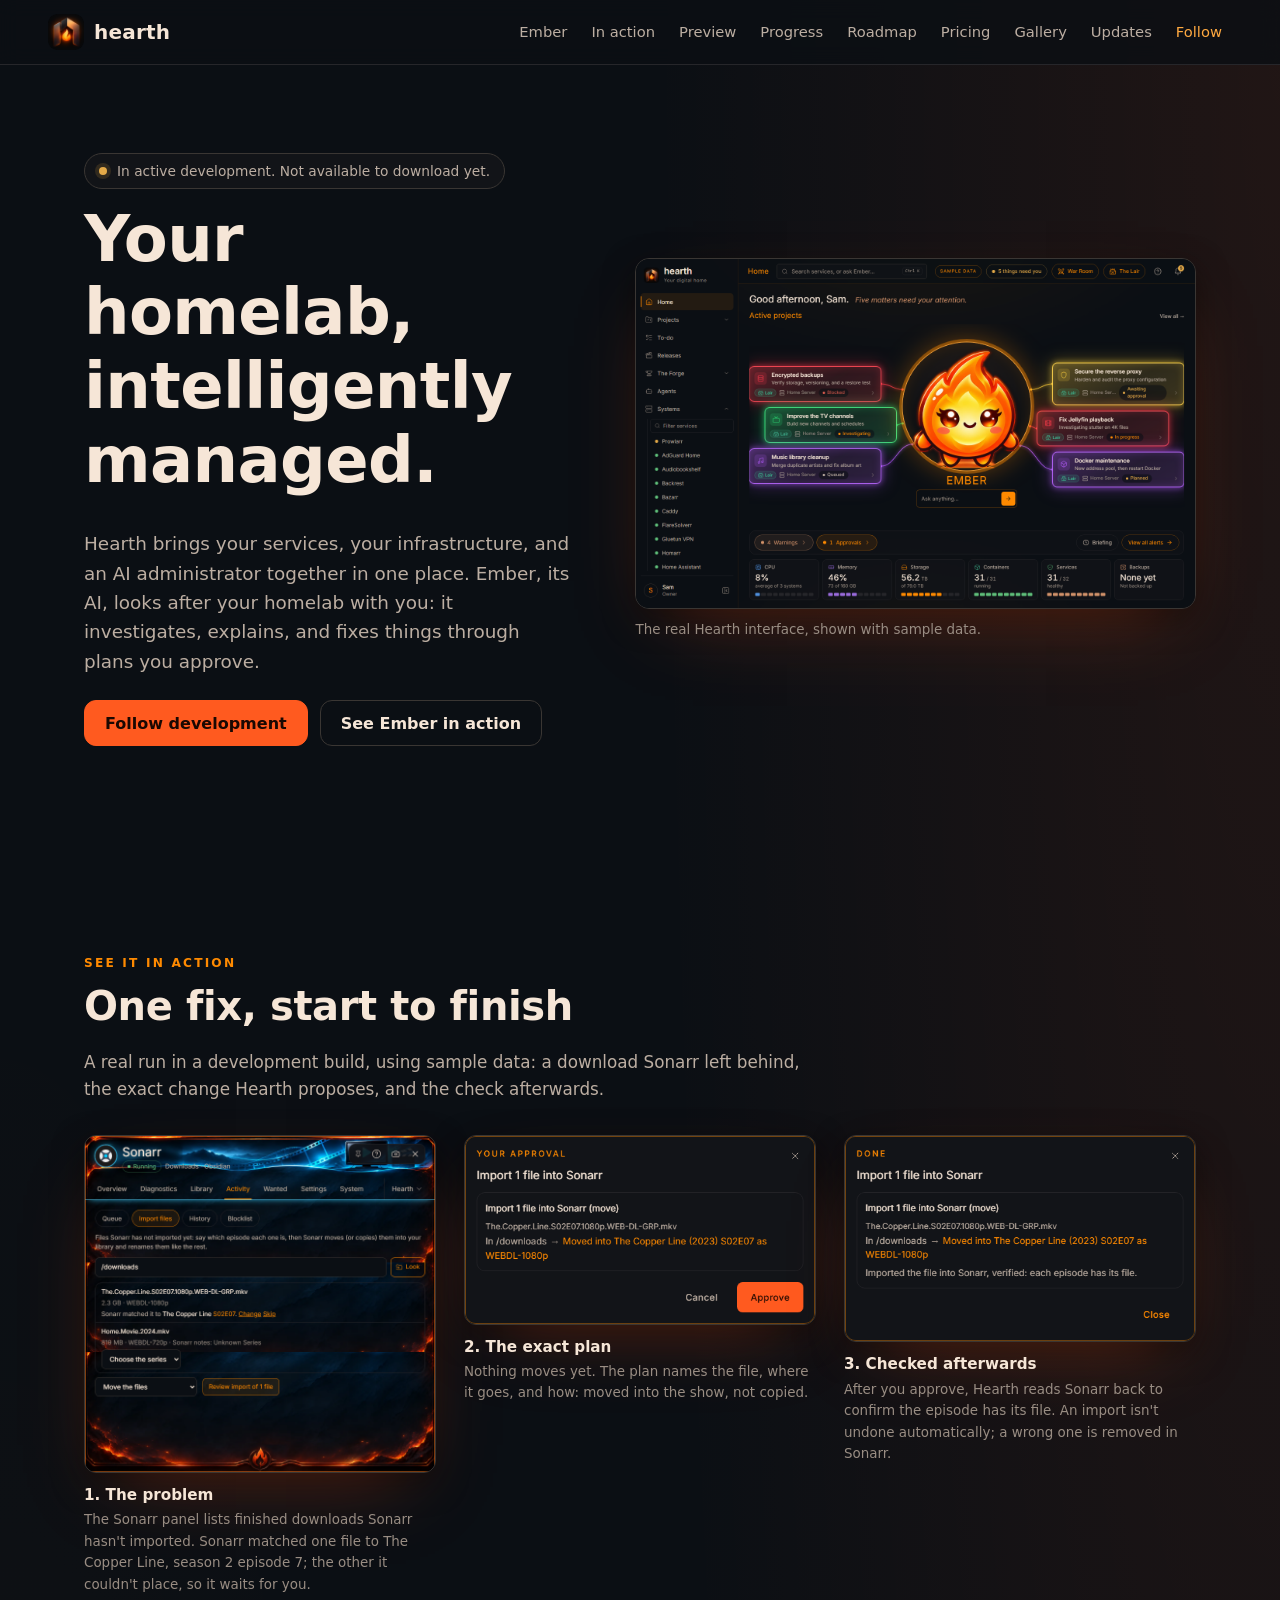
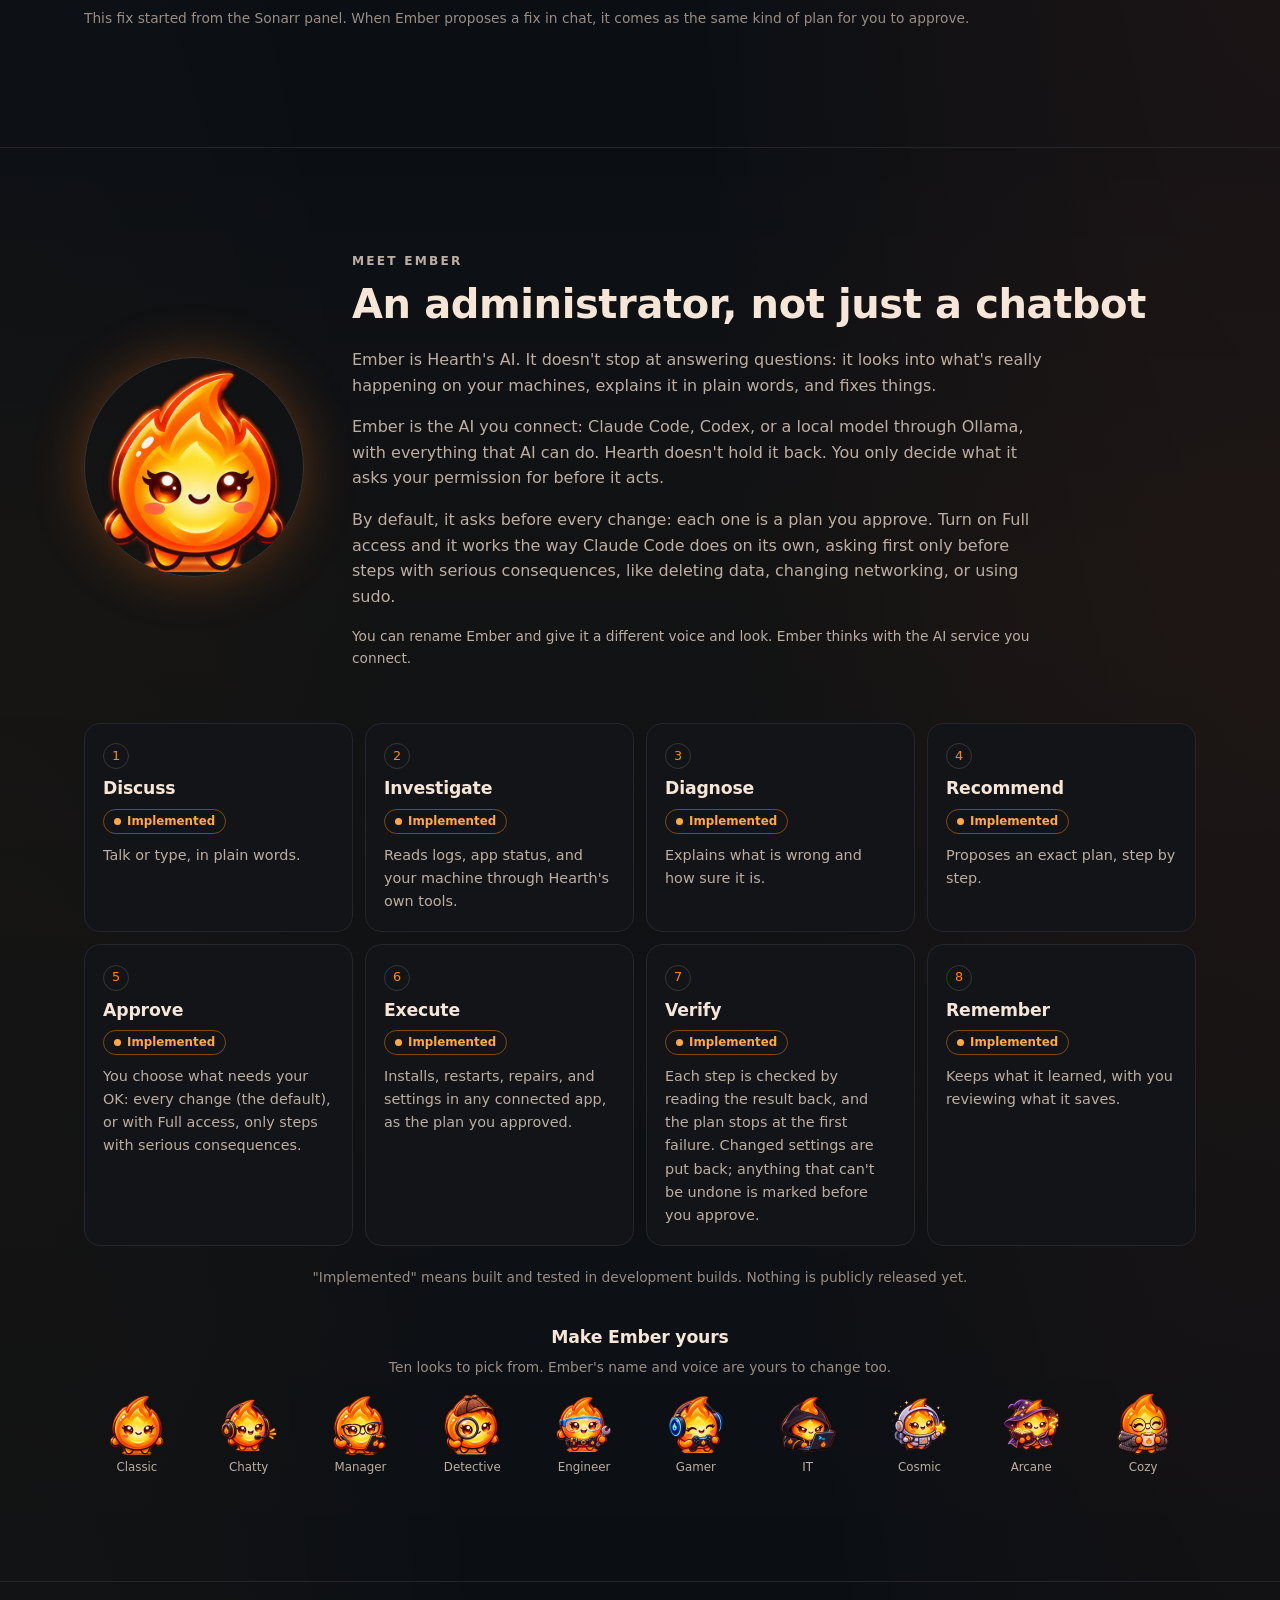
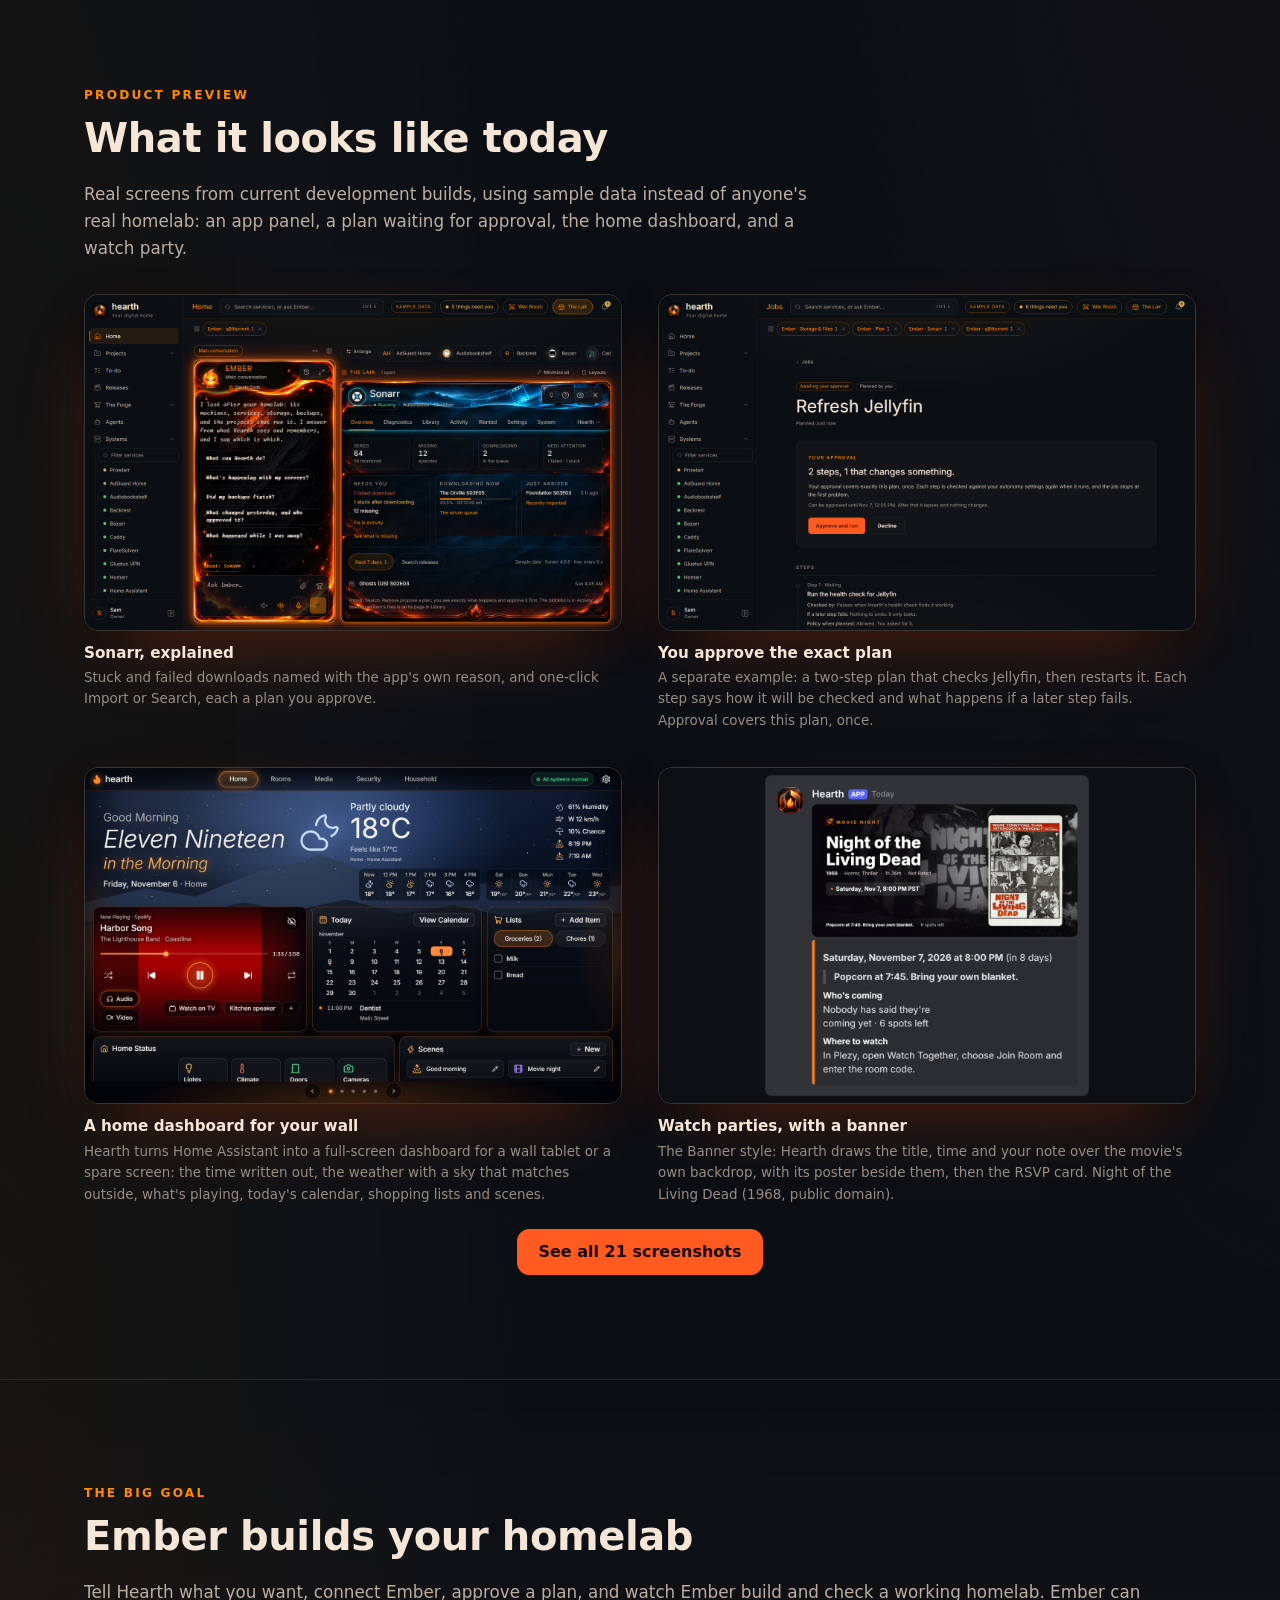
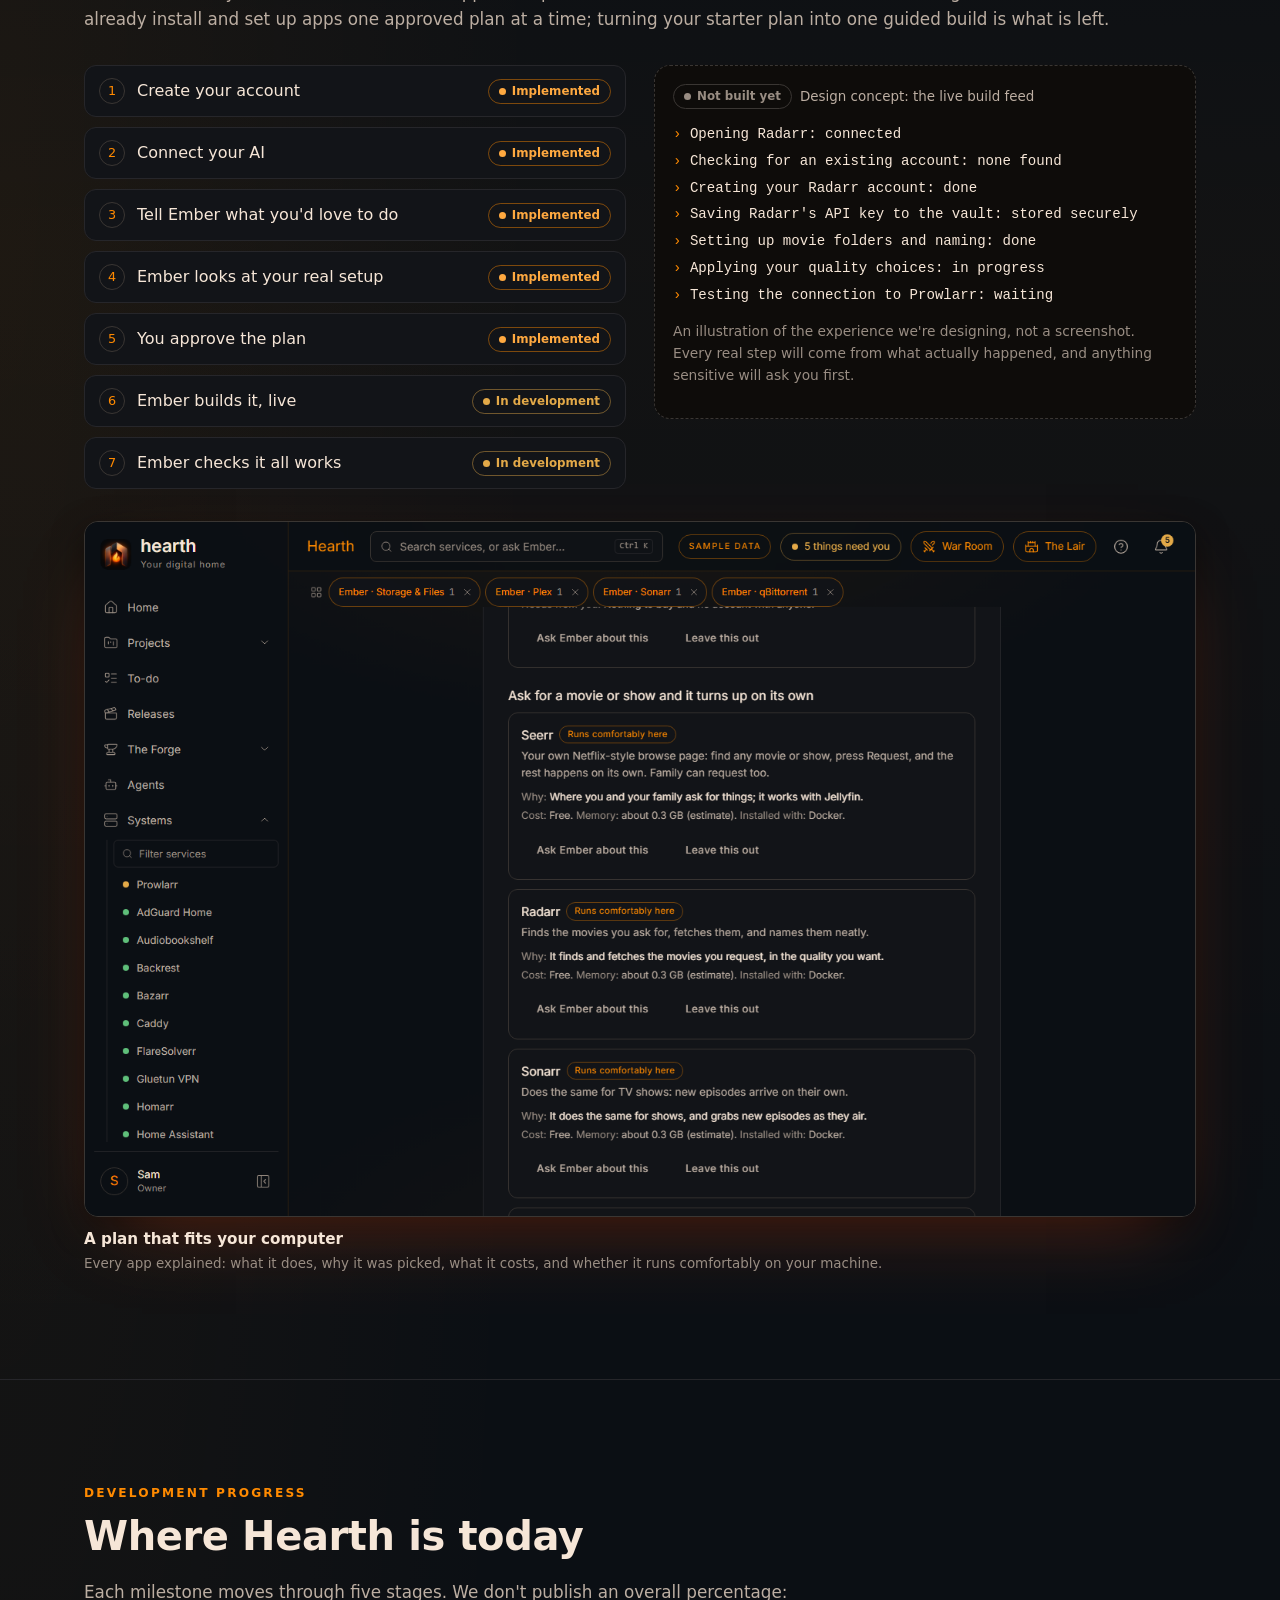
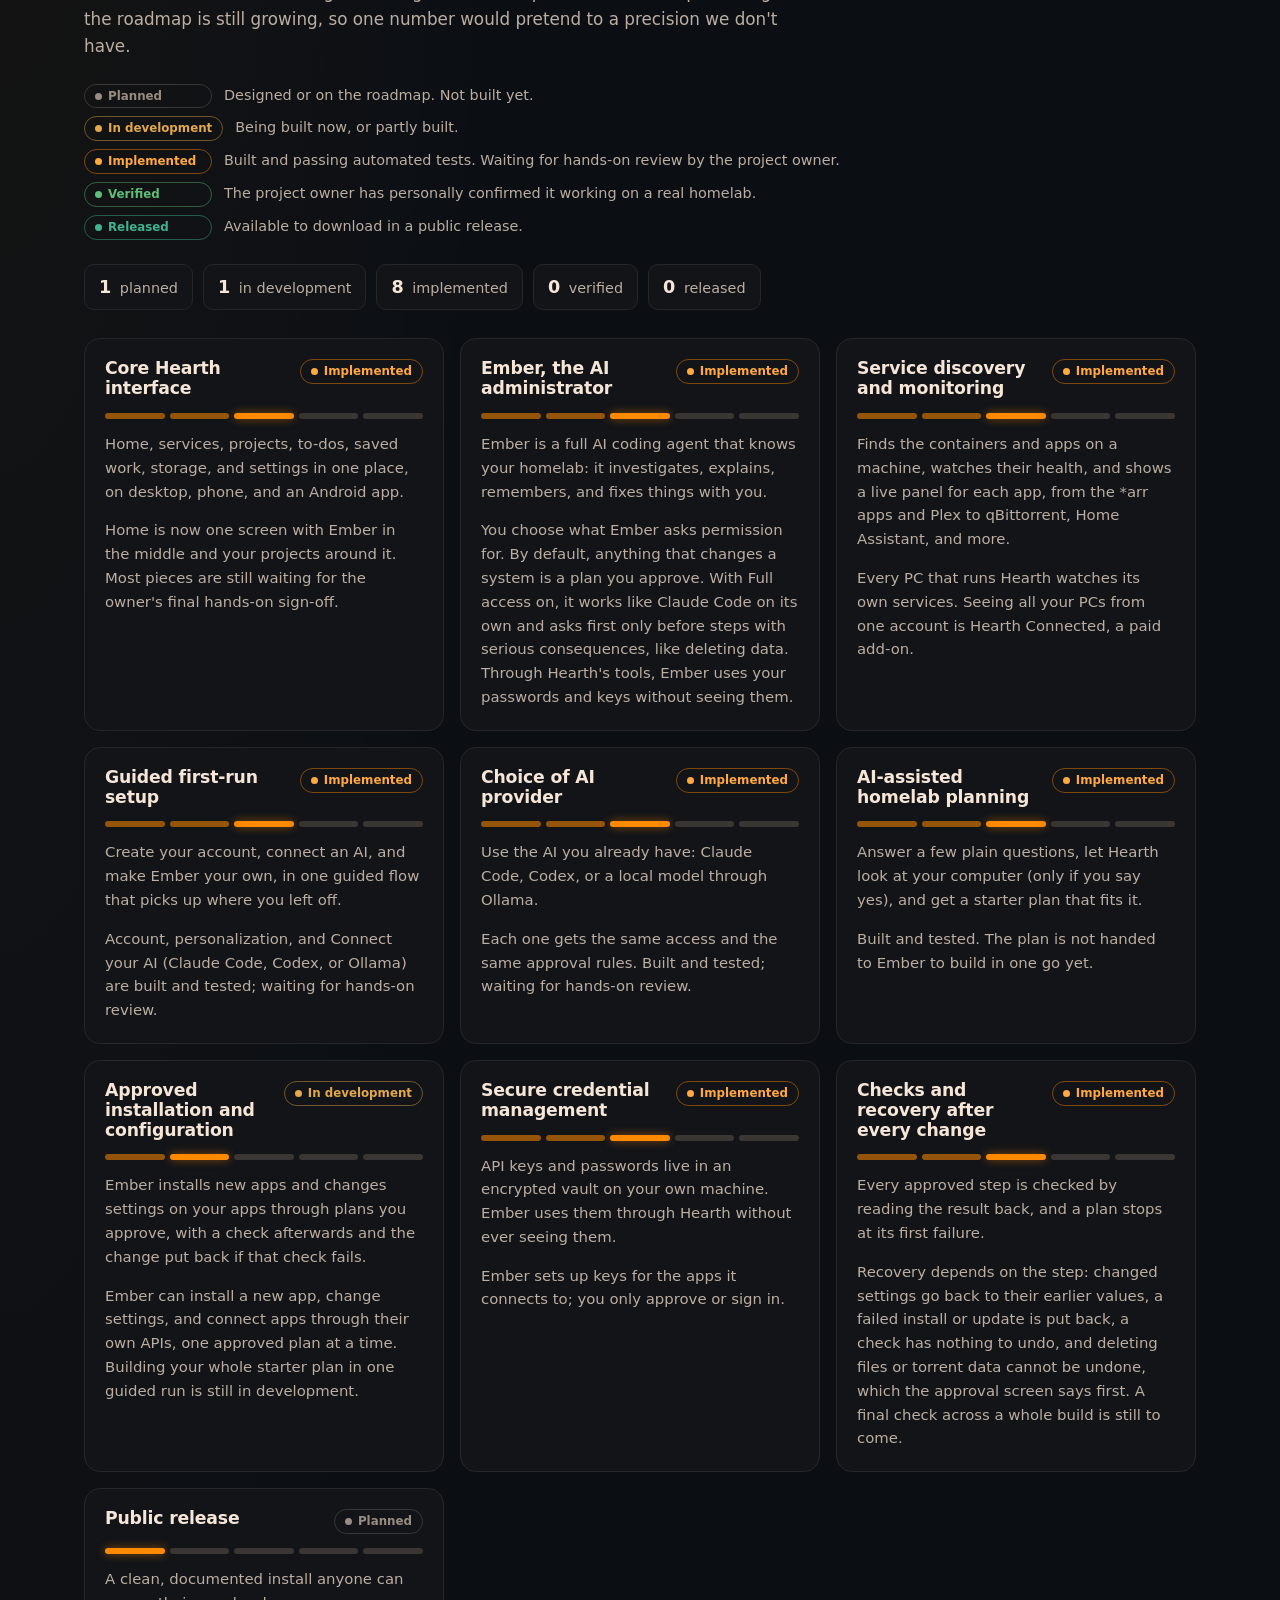
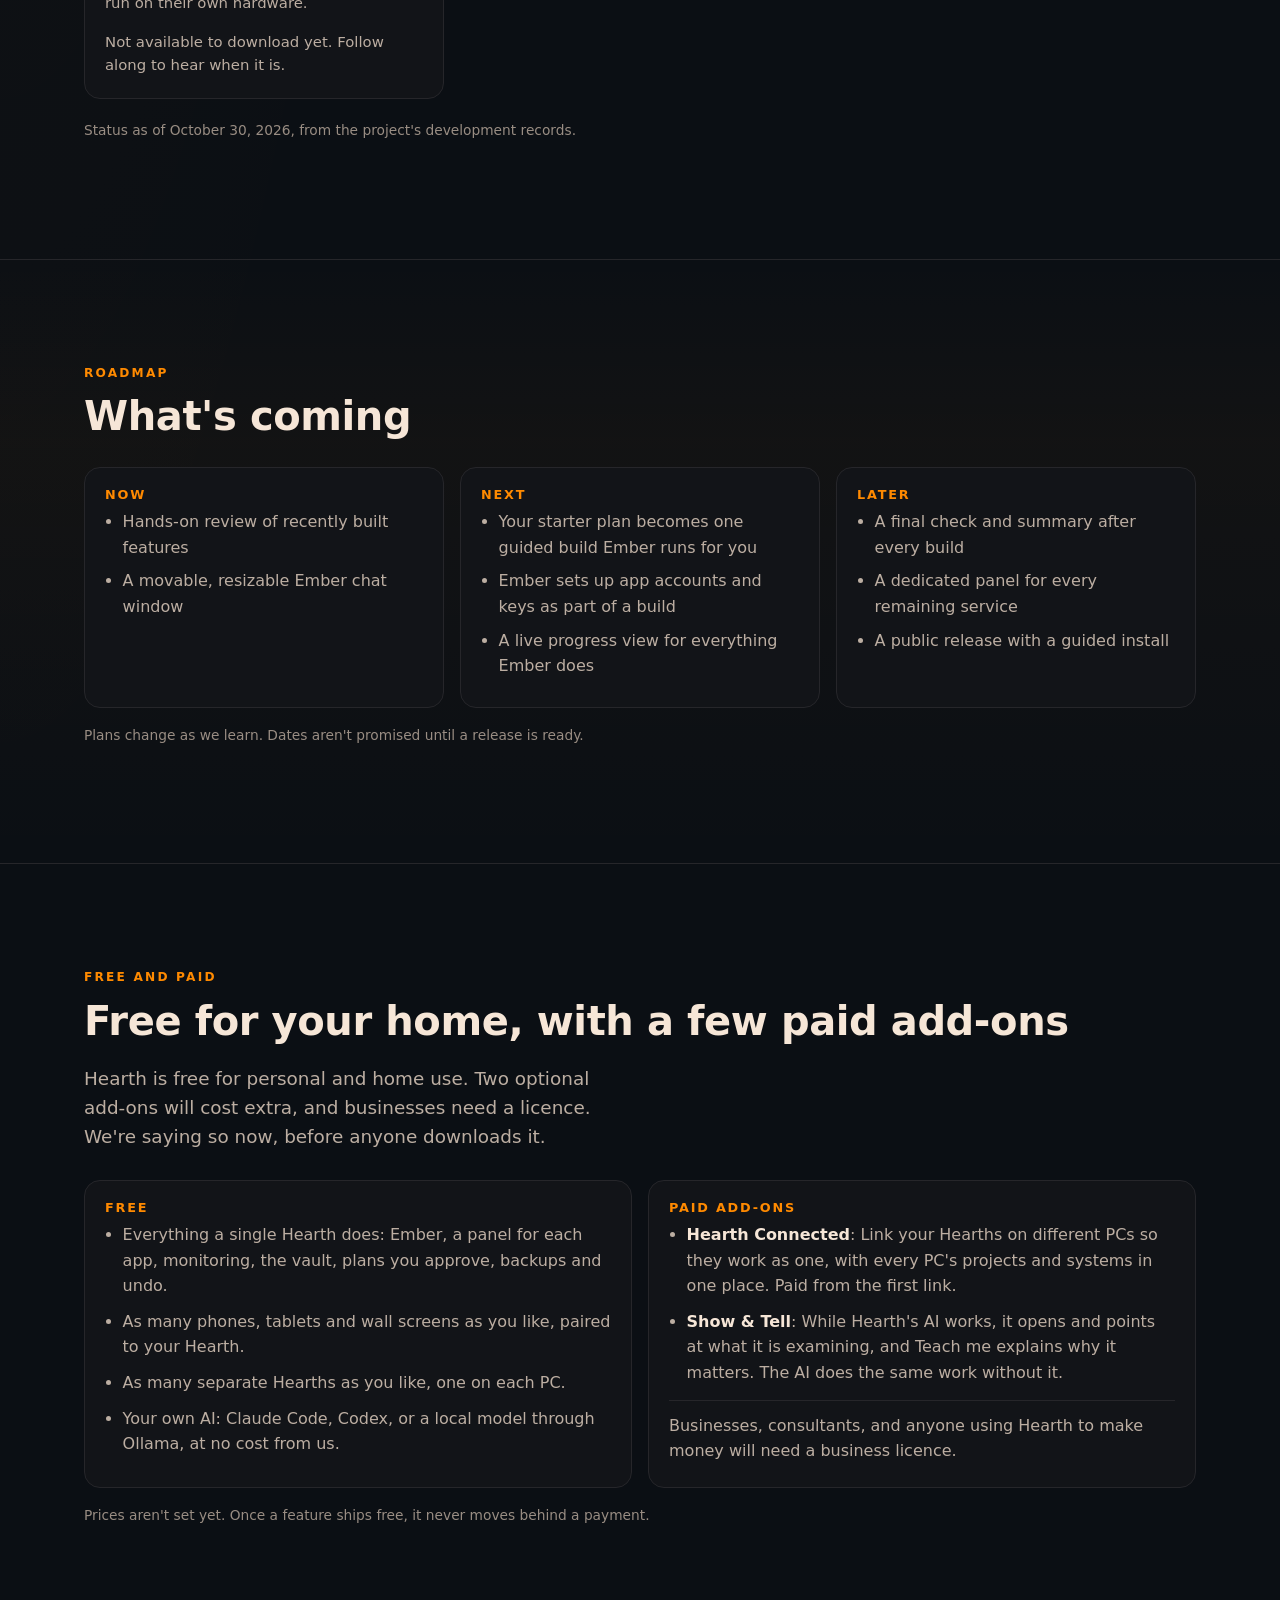
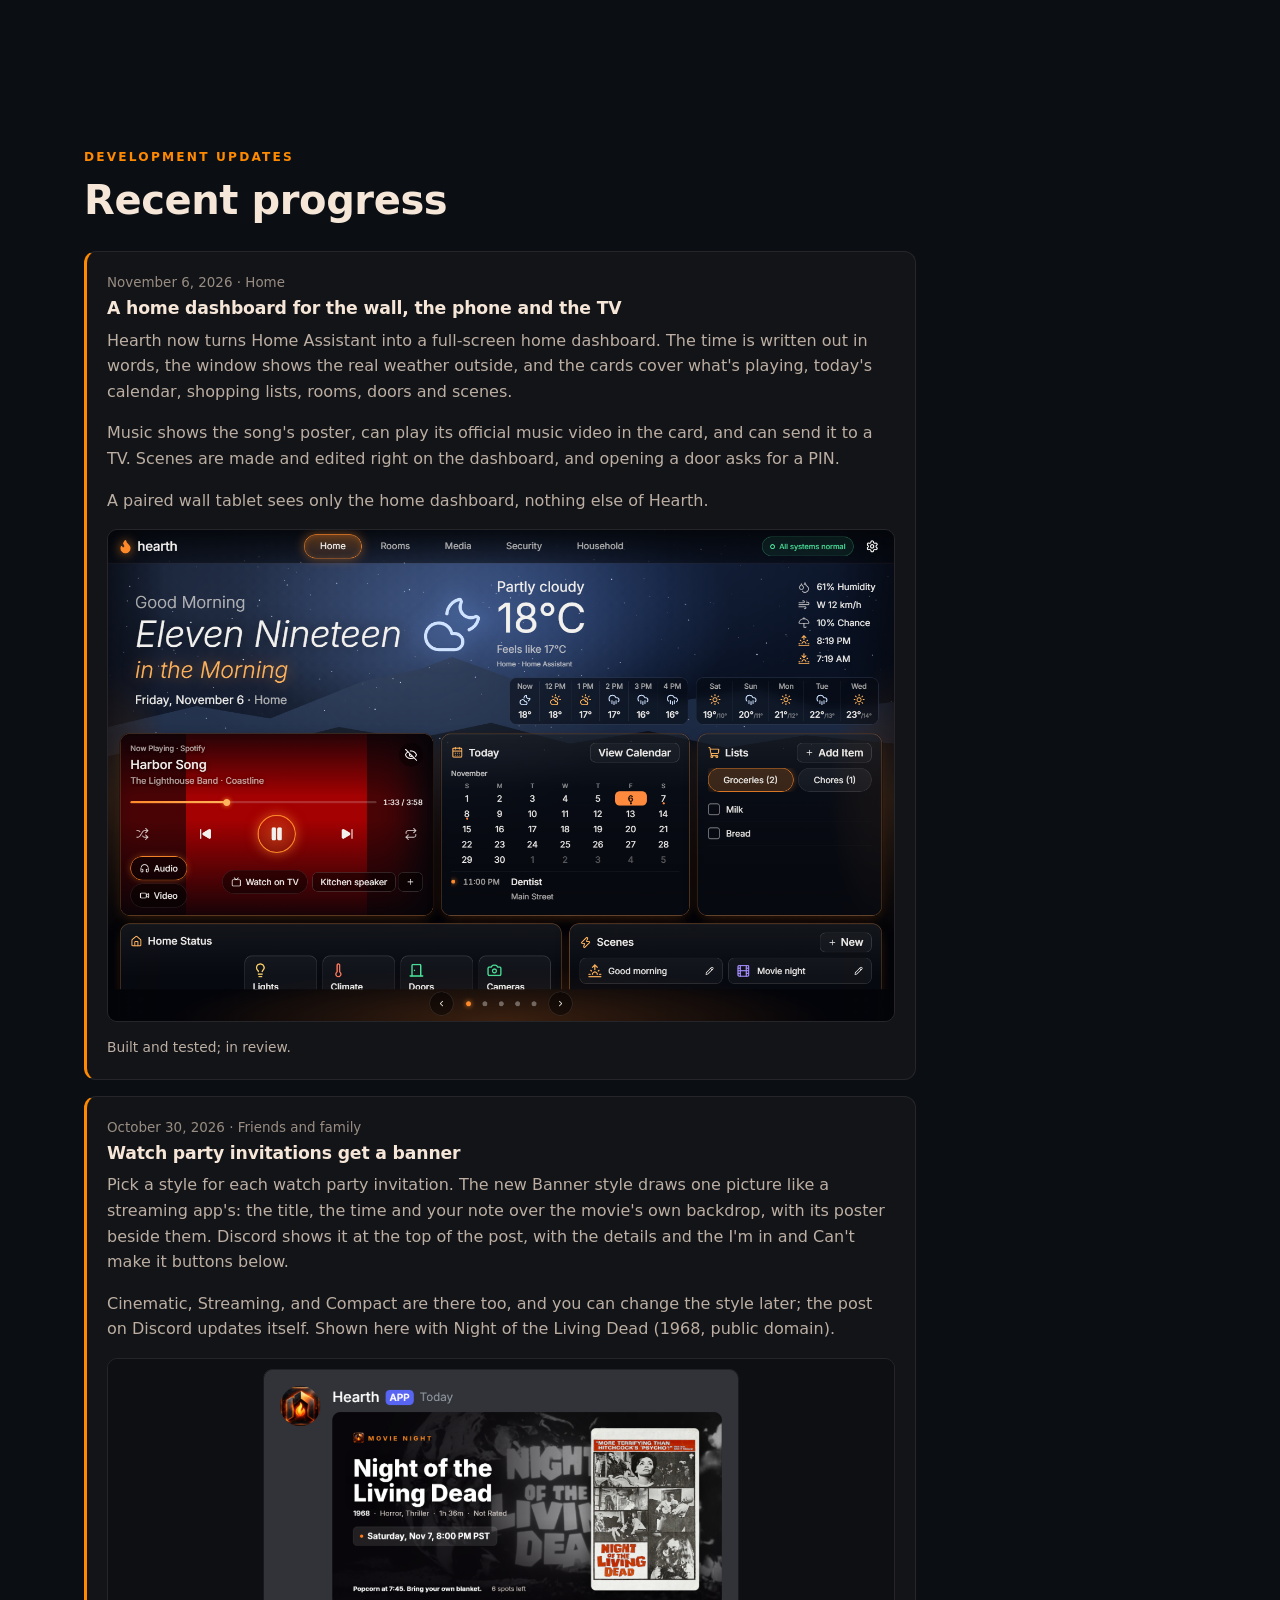
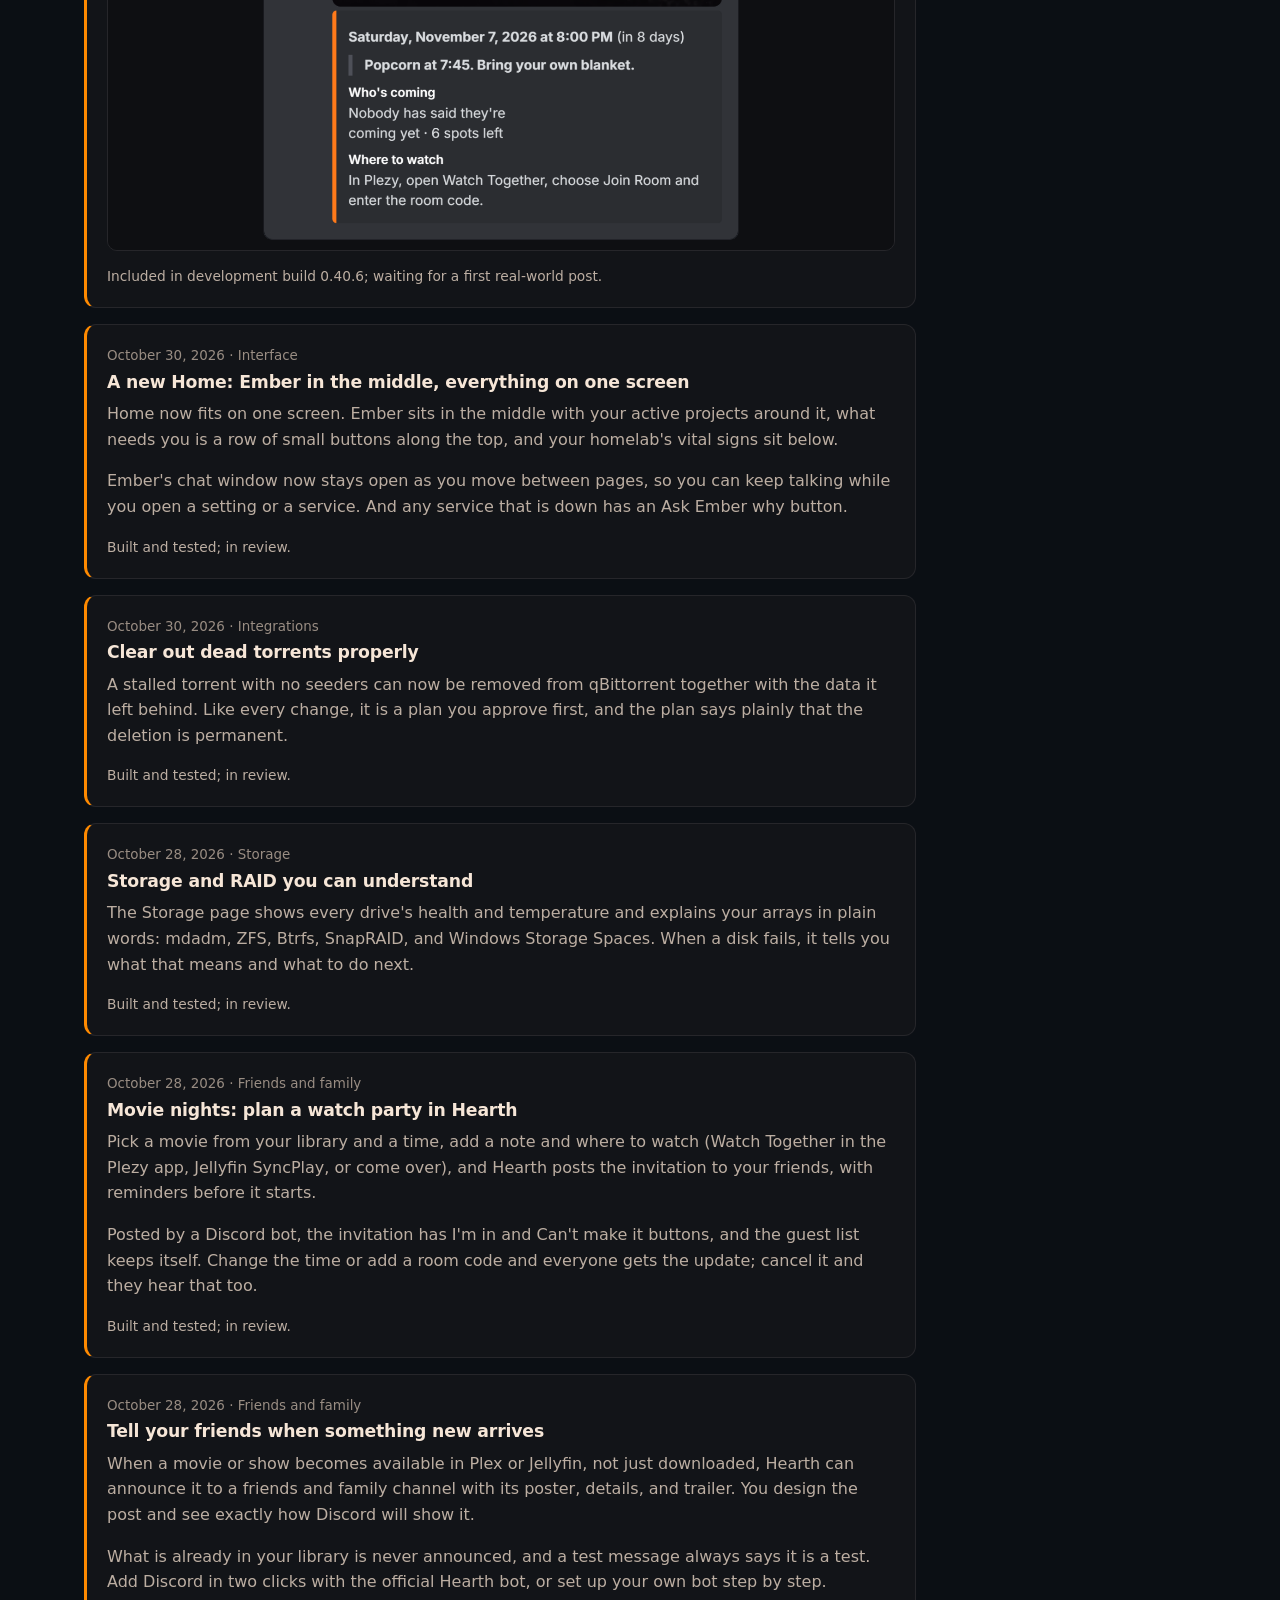
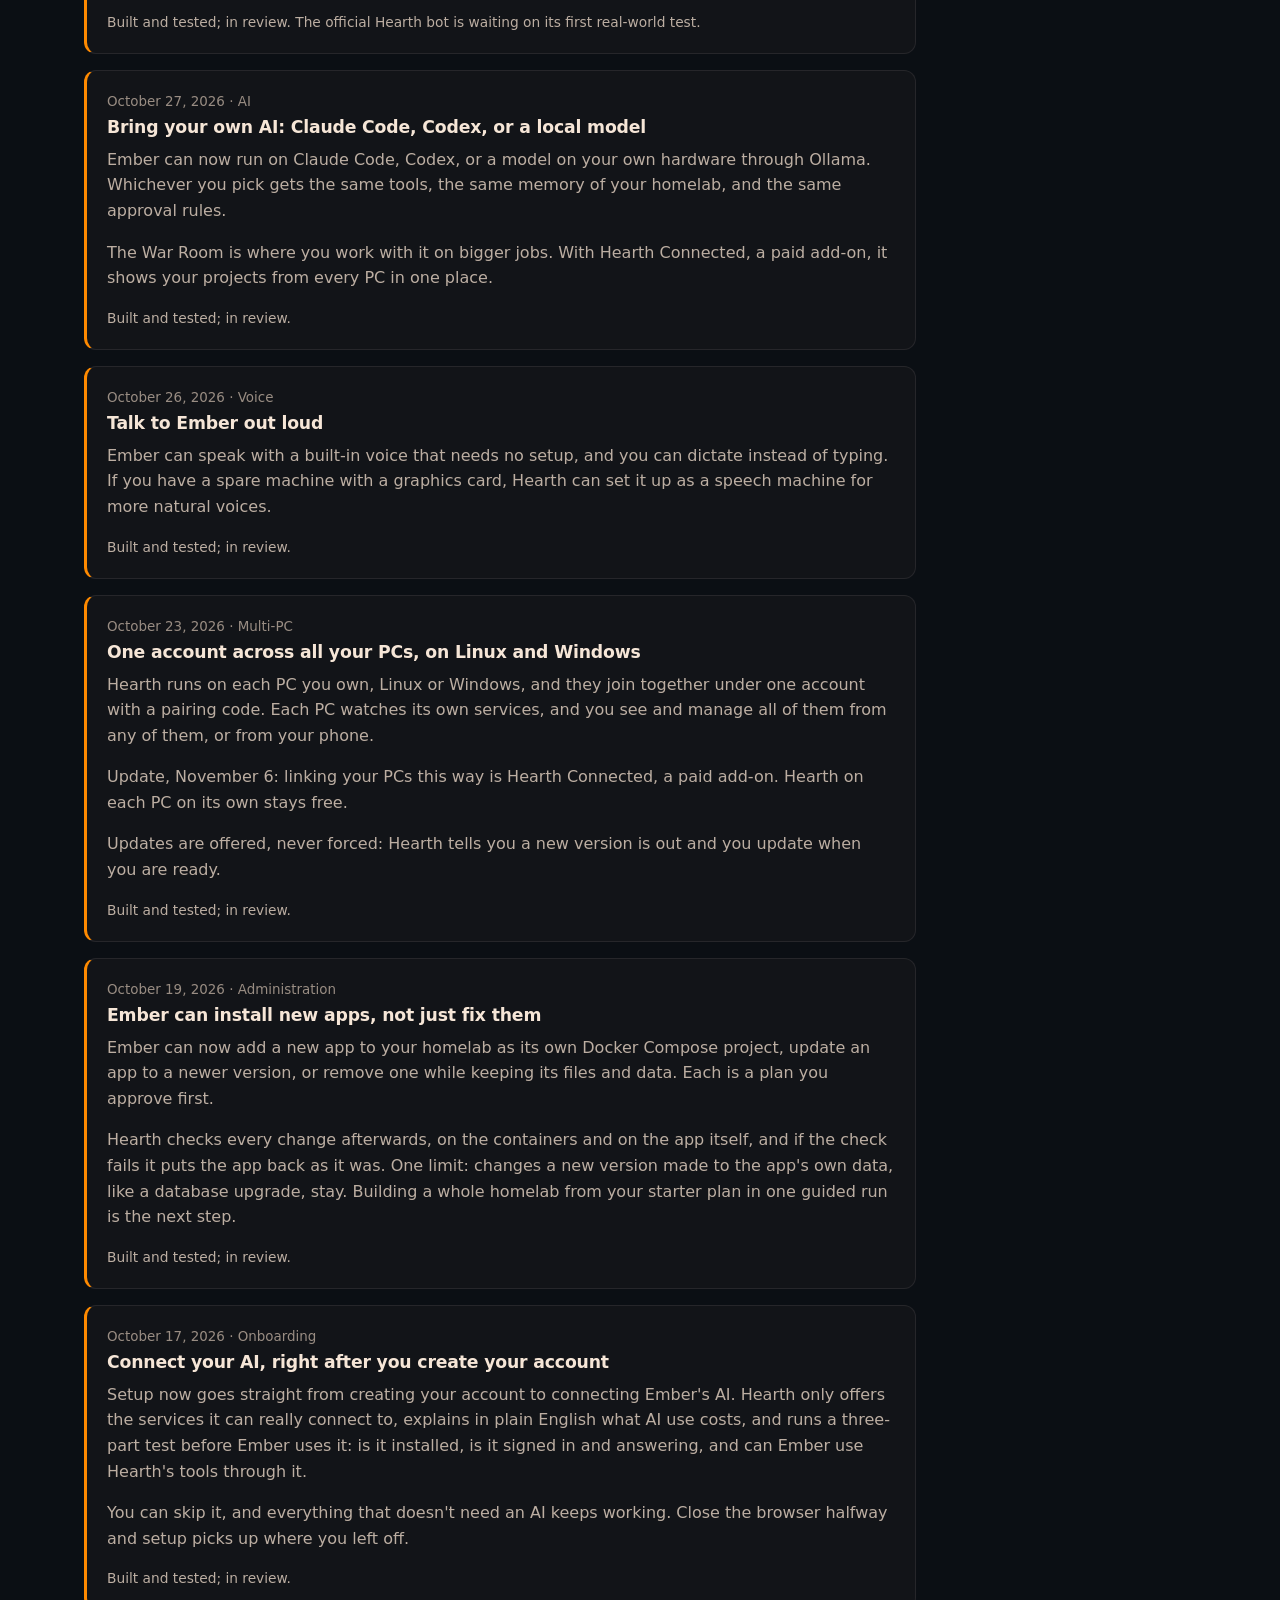
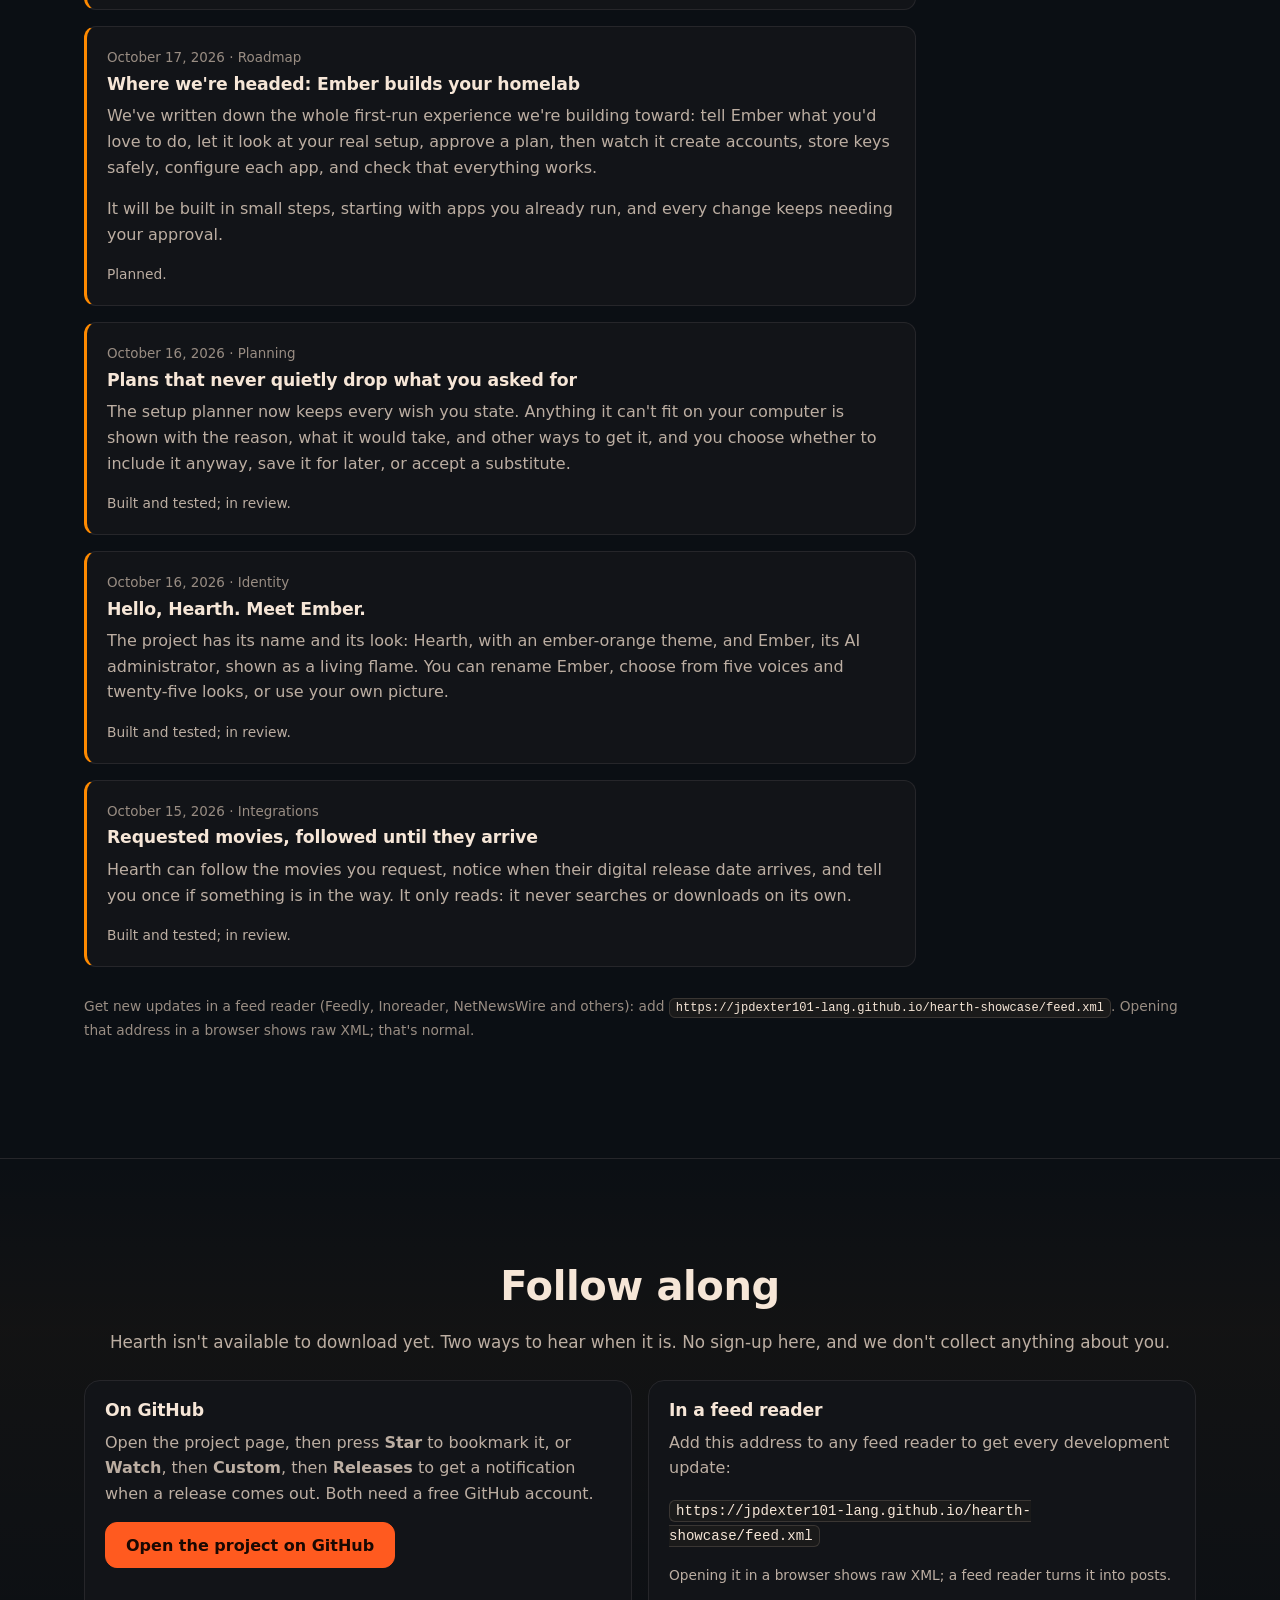
==== commit aa906459: "Ember: you choose what it asks permission for, not what it can do" ====
--- a/docs/index.html
+++ b/docs/index.html
@@ -66,9 +66,9 @@
     <div>
       <p class="eyebrow">Meet Ember</p>
       <h2 id="ember-h">An administrator, not just a chatbot</h2>
-      <p>Ember is Hearth&#39;s AI. It doesn&#39;t stop at answering questions: it looks into what&#39;s really happening on your machines, explains it in plain words, and fixes things through plans you approve.</p>
-      <p>By default, Ember works only through Hearth&#39;s own tools. It has no shell, it uses your passwords and keys through Hearth&#39;s vault without seeing them, and every change to your homelab waits for your approval of that exact plan.</p>
-      <p>Full access is an option you turn on yourself. With it on, Ember runs as the full Claude Code on your machine and can run any command without asking first. It is told to stop and ask before deleting data, changing networking, or using sudo, but that is an instruction to the AI, not a lock Hearth enforces.</p>
+      <p>Ember is Hearth&#39;s AI. It doesn&#39;t stop at answering questions: it looks into what&#39;s really happening on your machines, explains it in plain words, and fixes things.</p>
+      <p>Ember is the AI you connect: Claude Code, Codex, or a local model through Ollama, with everything that AI can do. Hearth doesn&#39;t hold it back. You only decide what it asks your permission for before it acts.</p>
+      <p>By default, it asks before every change: each one is a plan you approve. Turn on Full access and it works the way Claude Code does on its own, asking first only before steps with serious consequences, like deleting data, changing networking, or using sudo.</p>
       <p class="fine">You can rename Ember and give it a different voice and look. Ember thinks with the AI service you connect.</p>
     </div>
   </div>
@@ -77,7 +77,7 @@
     <li><span class="n">2</span><h3>Investigate</h3><span class="chip chip-implemented">Implemented</span><p>Reads logs, app status, and your machine through Hearth&#39;s own tools.</p></li>
     <li><span class="n">3</span><h3>Diagnose</h3><span class="chip chip-implemented">Implemented</span><p>Explains what is wrong and how sure it is.</p></li>
     <li><span class="n">4</span><h3>Recommend</h3><span class="chip chip-implemented">Implemented</span><p>Proposes an exact plan, step by step.</p></li>
-    <li><span class="n">5</span><h3>Approve</h3><span class="chip chip-implemented">Implemented</span><p>With the default settings, nothing changes until you approve that exact plan.</p></li>
+    <li><span class="n">5</span><h3>Approve</h3><span class="chip chip-implemented">Implemented</span><p>You choose what needs your OK: every change (the default), or with Full access, only steps with serious consequences.</p></li>
     <li><span class="n">6</span><h3>Execute</h3><span class="chip chip-implemented">Implemented</span><p>Installs, restarts, repairs, and settings in any connected app, as the plan you approved.</p></li>
     <li><span class="n">7</span><h3>Verify</h3><span class="chip chip-implemented">Implemented</span><p>Each step is checked by reading the result back, and the plan stops at the first failure. Changed settings are put back; anything that can&#39;t be undone is marked before you approve.</p></li>
     <li><span class="n">8</span><h3>Remember</h3><span class="chip chip-implemented">Implemented</span><p>Keeps what it learned, with you reviewing what it saves.</p></li>
@@ -132,7 +132,7 @@
   <ul class="counts" aria-label="Milestones by stage"><li><strong>1</strong> planned</li><li><strong>1</strong> in development</li><li><strong>8</strong> implemented</li><li><strong>0</strong> verified</li><li><strong>0</strong> released</li></ul>
   <div class="cards">
     <article class="card"><header><h3>Core Hearth interface</h3><span class="chip chip-implemented">Implemented</span></header><ol class="track" aria-label="Stage: Implemented"><li class="done"><span class="sr-only">Planned</span></li><li class="done"><span class="sr-only">In development</span></li><li class="now"><span class="sr-only">Implemented (current)</span></li><li class=""><span class="sr-only">Verified</span></li><li class=""><span class="sr-only">Released</span></li></ol><p>Home, services, projects, to-dos, saved work, storage, and settings in one place, on desktop, phone, and an Android app.</p><p class="fine">Home is now one screen with Ember in the middle and your projects around it. Most pieces are still waiting for the owner&#39;s final hands-on sign-off.</p></article>
-    <article class="card"><header><h3>Ember, the AI administrator</h3><span class="chip chip-implemented">Implemented</span></header><ol class="track" aria-label="Stage: Implemented"><li class="done"><span class="sr-only">Planned</span></li><li class="done"><span class="sr-only">In development</span></li><li class="now"><span class="sr-only">Implemented (current)</span></li><li class=""><span class="sr-only">Verified</span></li><li class=""><span class="sr-only">Released</span></li></ol><p>Ember is a full AI coding agent that knows your homelab: it investigates, explains, remembers, and fixes things with you.</p><p class="fine">By default, anything that changes a system is a plan you approve. Full access, off unless you turn it on, lets Ember run any command without asking first; it is instructed to ask before risky steps, but Hearth does not enforce that. Through Hearth&#39;s tools, Ember uses your passwords and keys without seeing them.</p></article>
+    <article class="card"><header><h3>Ember, the AI administrator</h3><span class="chip chip-implemented">Implemented</span></header><ol class="track" aria-label="Stage: Implemented"><li class="done"><span class="sr-only">Planned</span></li><li class="done"><span class="sr-only">In development</span></li><li class="now"><span class="sr-only">Implemented (current)</span></li><li class=""><span class="sr-only">Verified</span></li><li class=""><span class="sr-only">Released</span></li></ol><p>Ember is a full AI coding agent that knows your homelab: it investigates, explains, remembers, and fixes things with you.</p><p class="fine">You choose what Ember asks permission for. By default, anything that changes a system is a plan you approve. With Full access on, it works like Claude Code on its own and asks first only before steps with serious consequences, like deleting data. Through Hearth&#39;s tools, Ember uses your passwords and keys without seeing them.</p></article>
     <article class="card"><header><h3>Service discovery and monitoring</h3><span class="chip chip-implemented">Implemented</span></header><ol class="track" aria-label="Stage: Implemented"><li class="done"><span class="sr-only">Planned</span></li><li class="done"><span class="sr-only">In development</span></li><li class="now"><span class="sr-only">Implemented (current)</span></li><li class=""><span class="sr-only">Verified</span></li><li class=""><span class="sr-only">Released</span></li></ol><p>Finds the containers and apps on a machine, watches their health, and shows a live panel for each app, from the *arr apps and Plex to qBittorrent, Home Assistant, and more.</p><p class="fine">Every PC that runs Hearth watches its own services. Seeing all your PCs from one account is Hearth Connected, a paid add-on.</p></article>
     <article class="card"><header><h3>Guided first-run setup</h3><span class="chip chip-implemented">Implemented</span></header><ol class="track" aria-label="Stage: Implemented"><li class="done"><span class="sr-only">Planned</span></li><li class="done"><span class="sr-only">In development</span></li><li class="now"><span class="sr-only">Implemented (current)</span></li><li class=""><span class="sr-only">Verified</span></li><li class=""><span class="sr-only">Released</span></li></ol><p>Create your account, connect an AI, and make Ember your own, in one guided flow that picks up where you left off.</p><p class="fine">Account, personalization, and Connect your AI (Claude Code, Codex, or Ollama) are built and tested; waiting for hands-on review.</p></article>
     <article class="card"><header><h3>Choice of AI provider</h3><span class="chip chip-implemented">Implemented</span></header><ol class="track" aria-label="Stage: Implemented"><li class="done"><span class="sr-only">Planned</span></li><li class="done"><span class="sr-only">In development</span></li><li class="now"><span class="sr-only">Implemented (current)</span></li><li class=""><span class="sr-only">Verified</span></li><li class=""><span class="sr-only">Released</span></li></ol><p>Use the AI you already have: Claude Code, Codex, or a local model through Ollama.</p><p class="fine">Each one gets the same access and the same approval rules. Built and tested; waiting for hands-on review.</p></article>
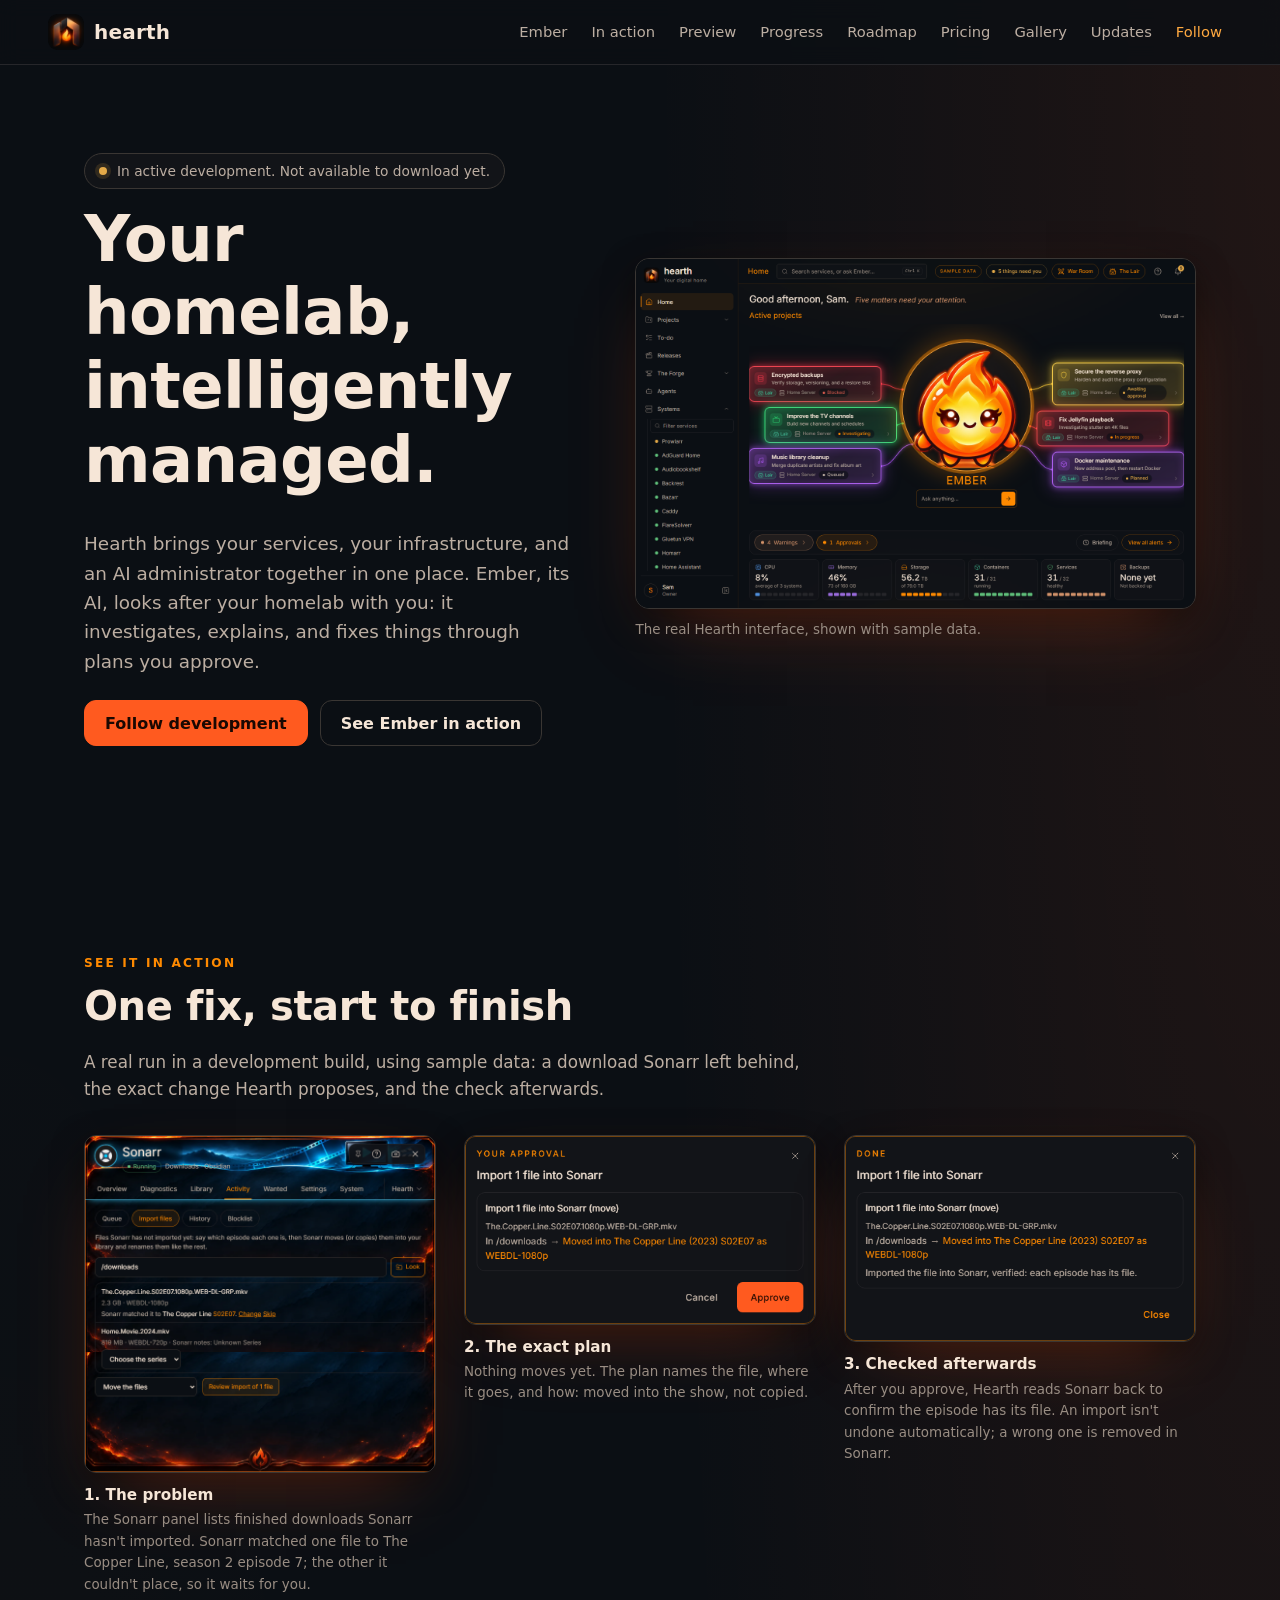
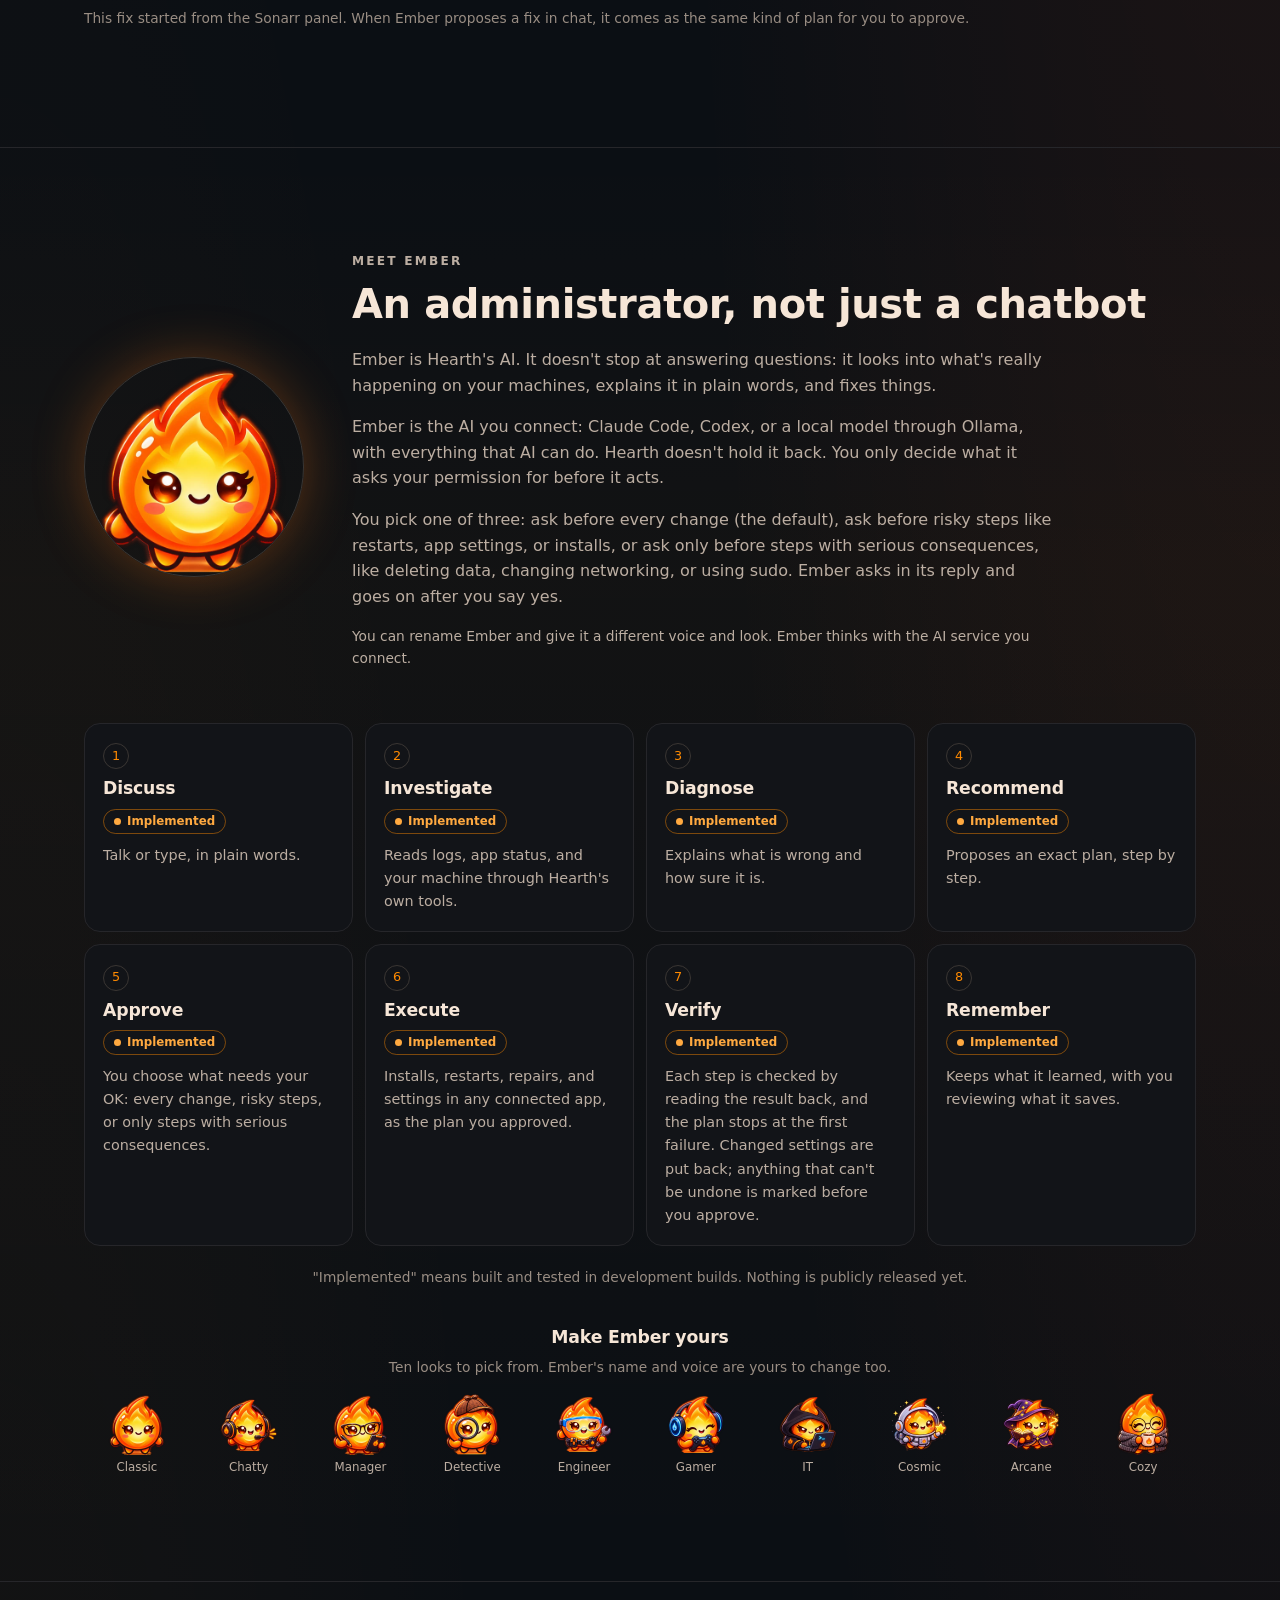
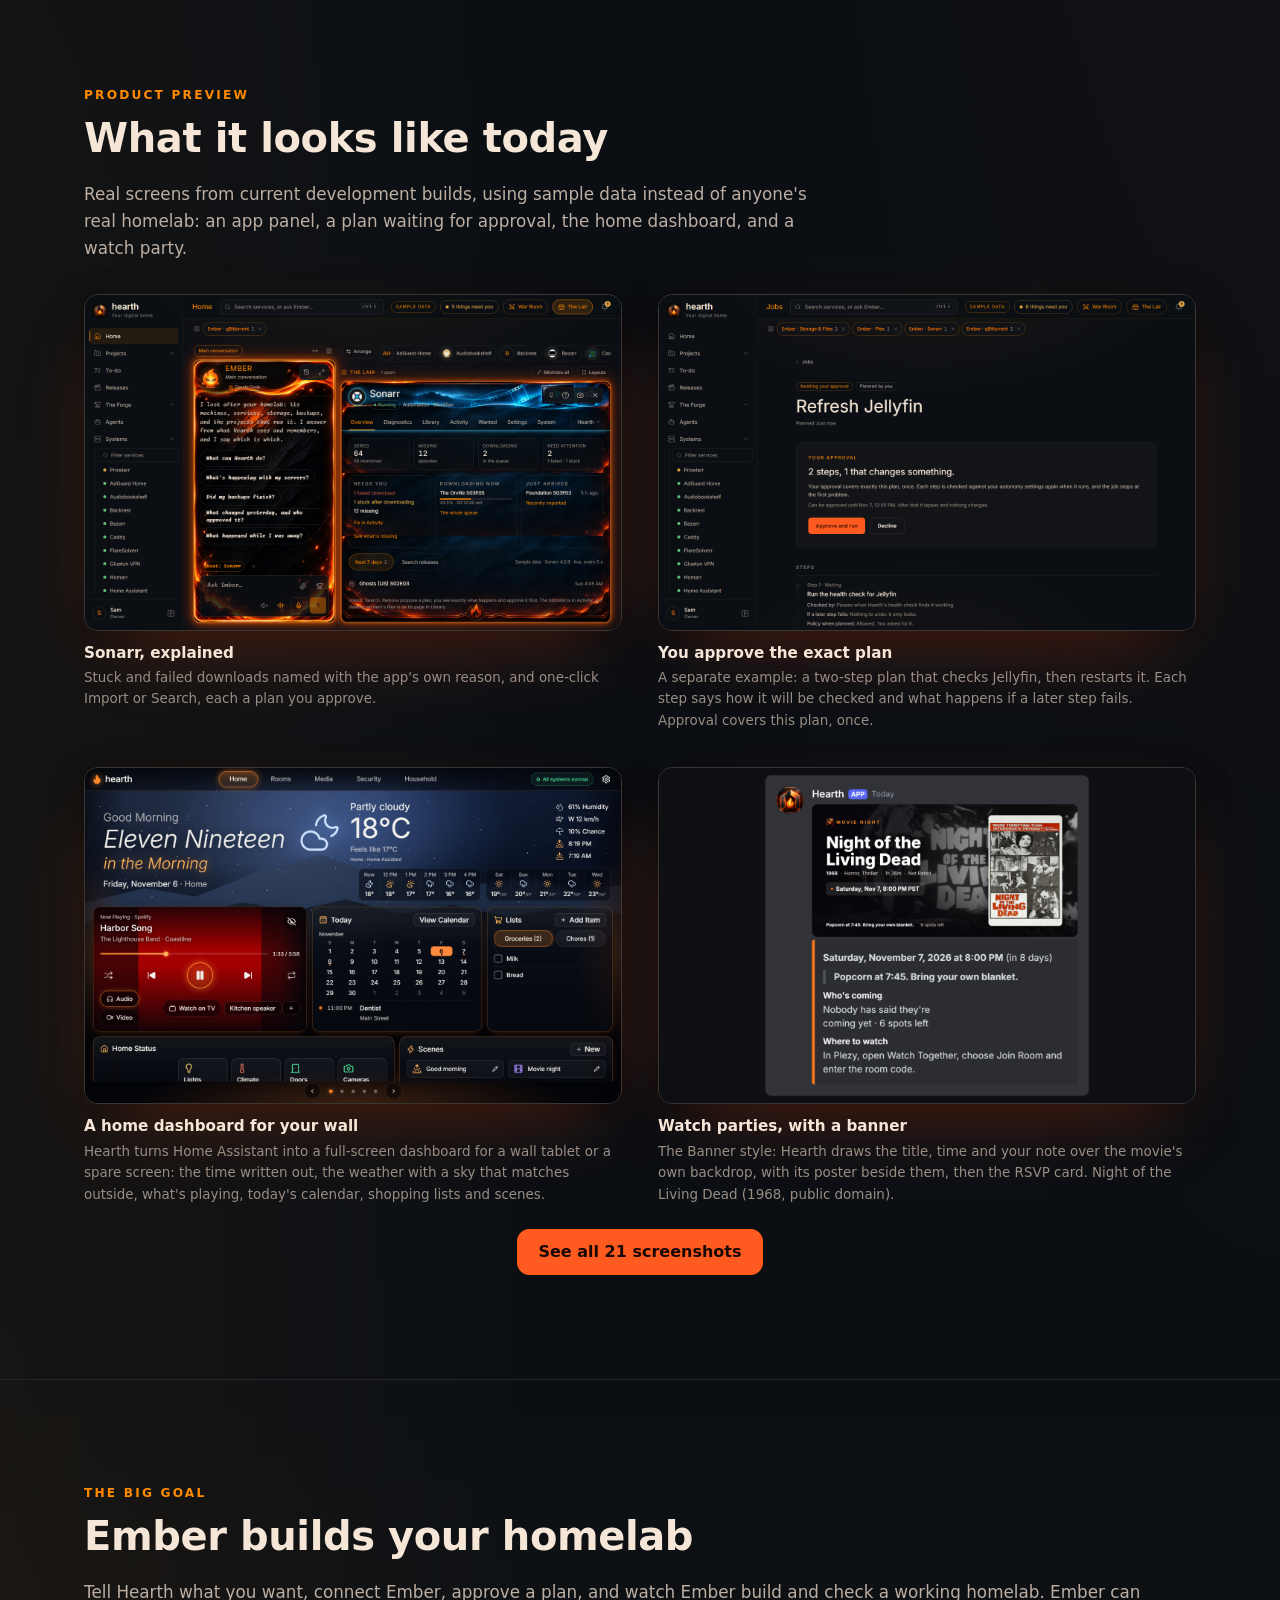
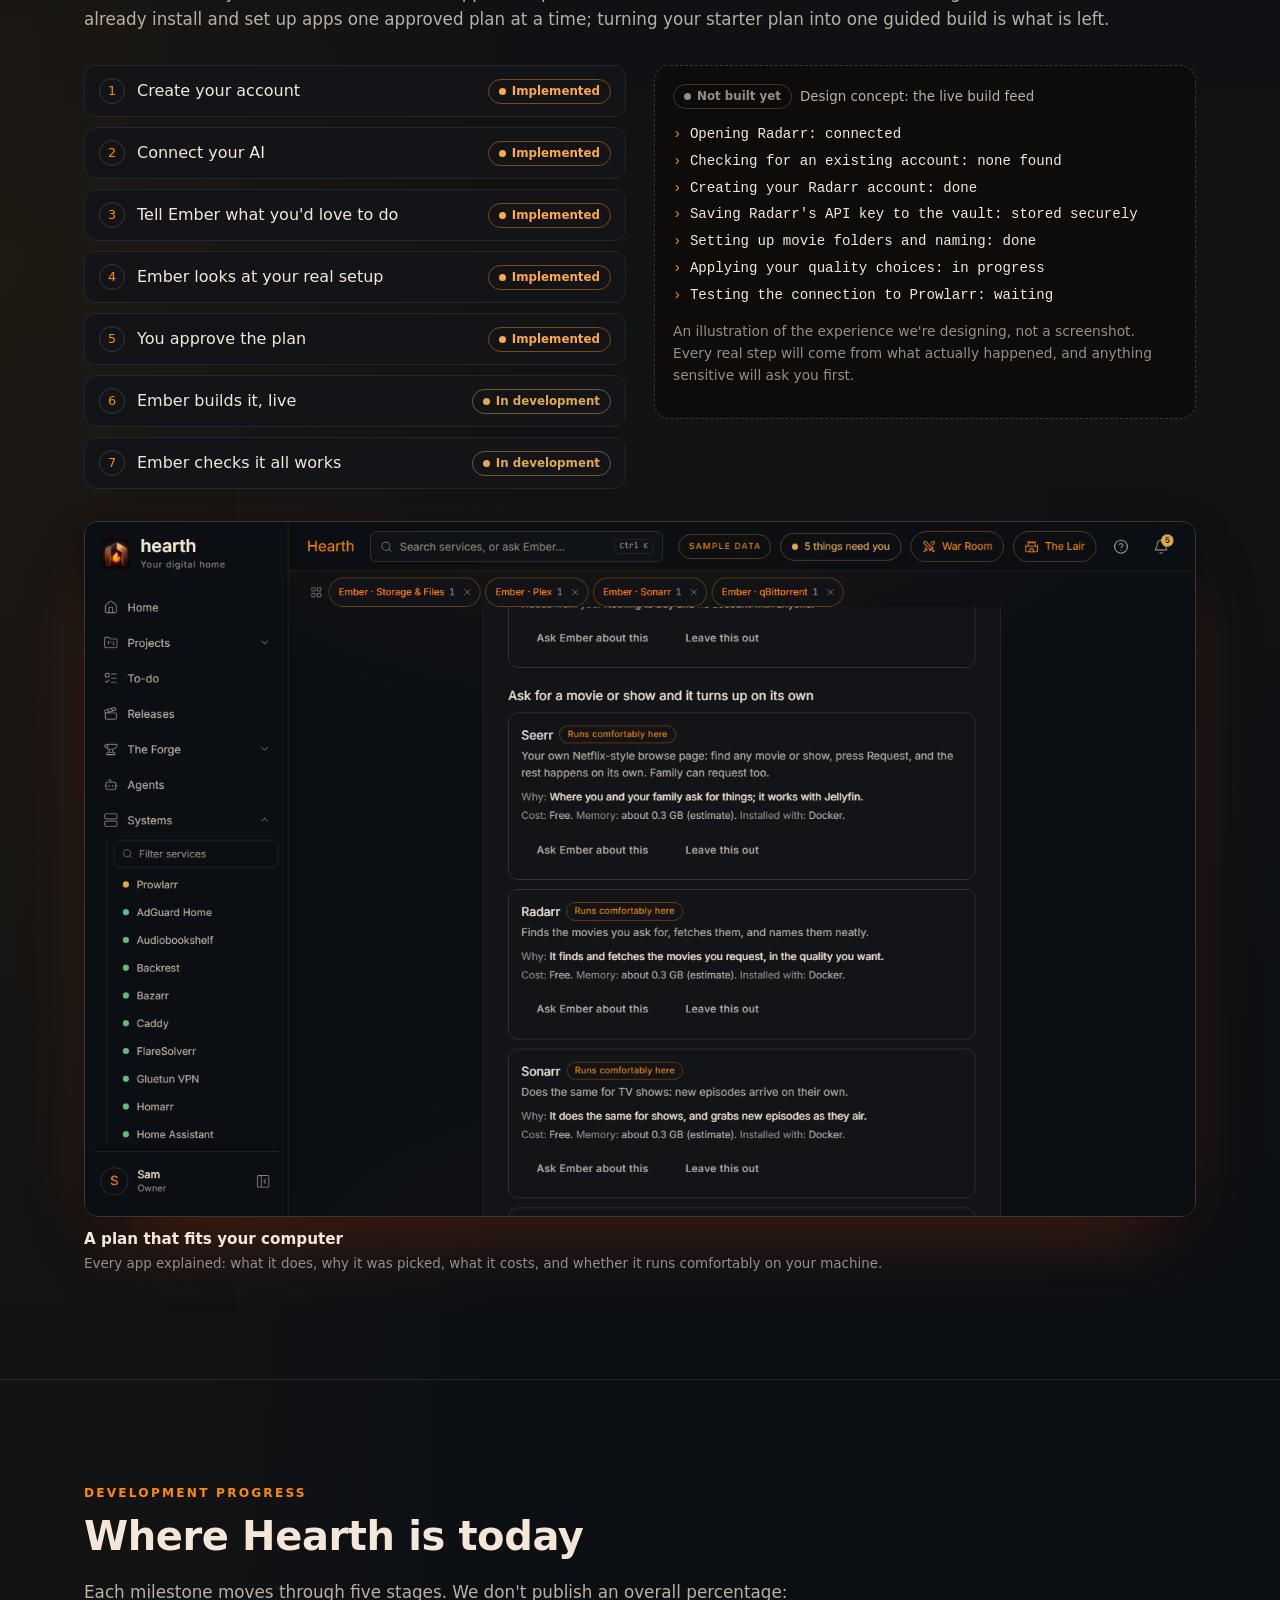
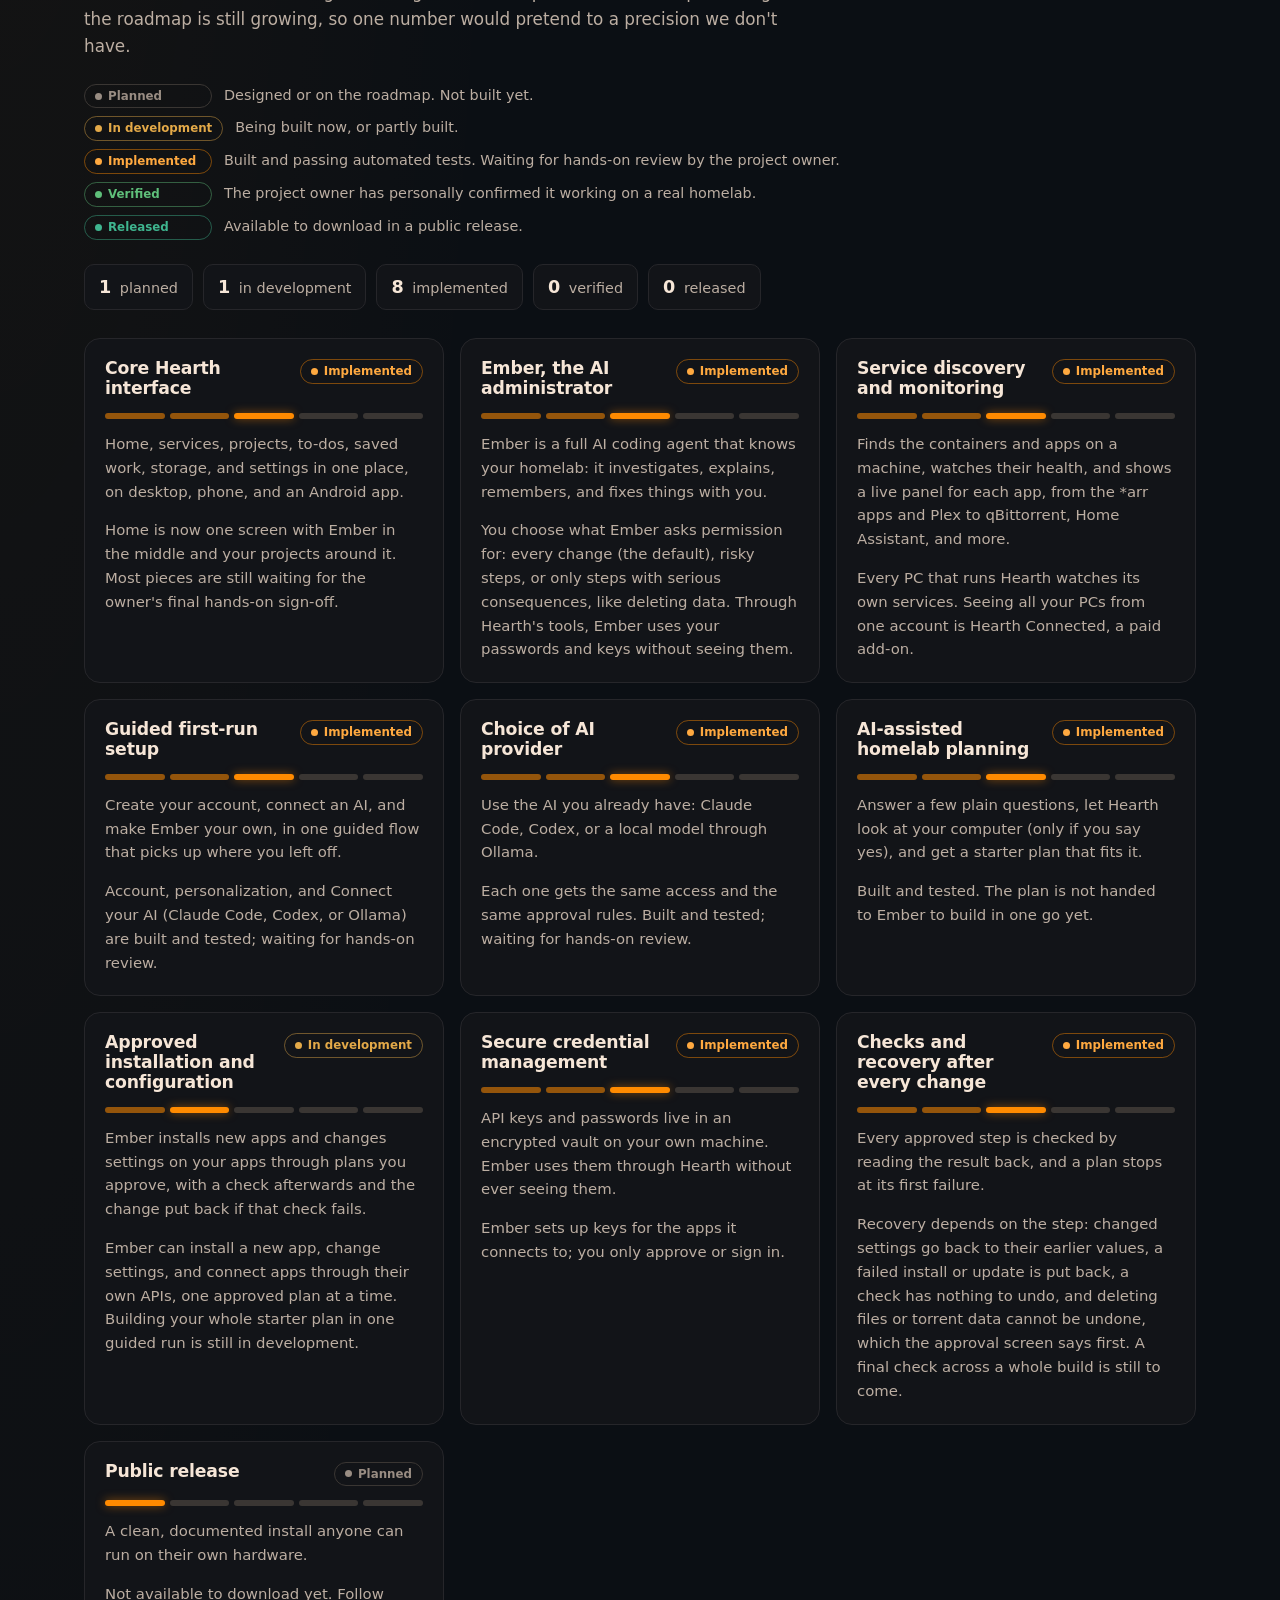
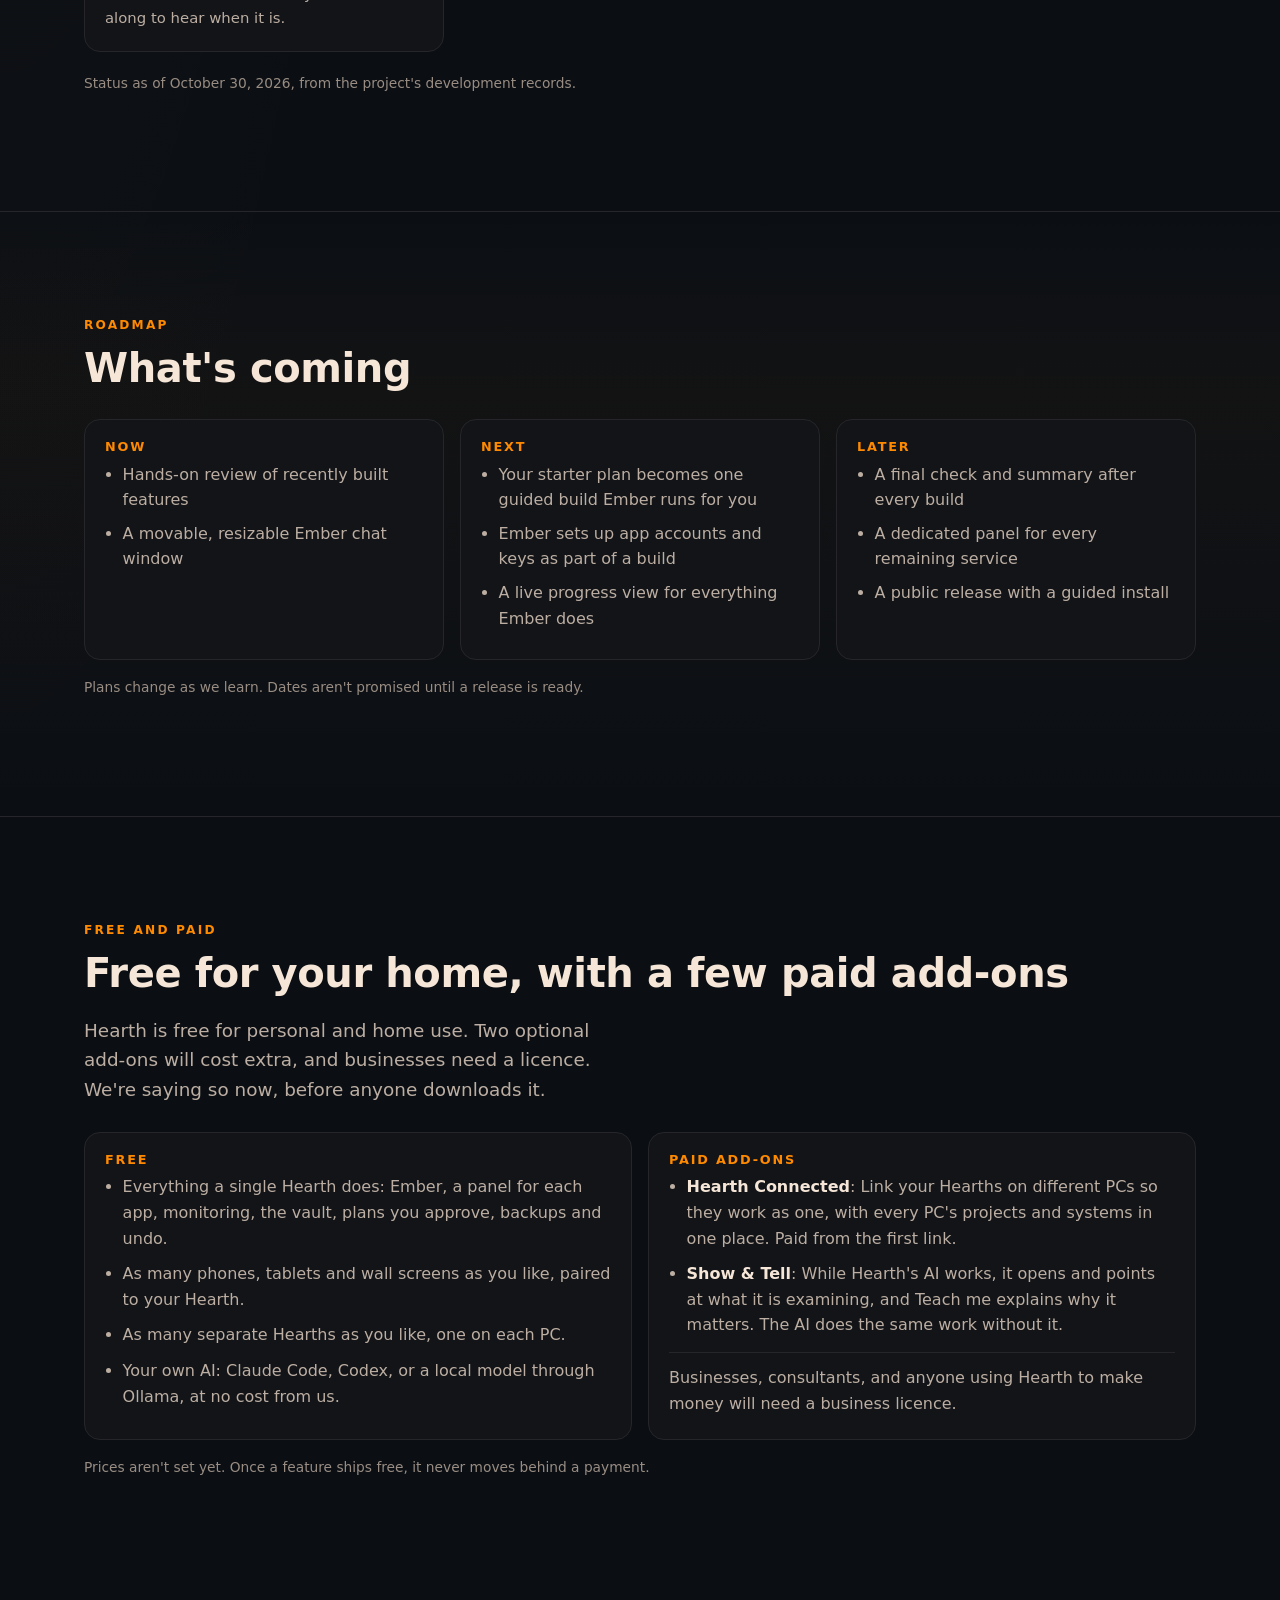
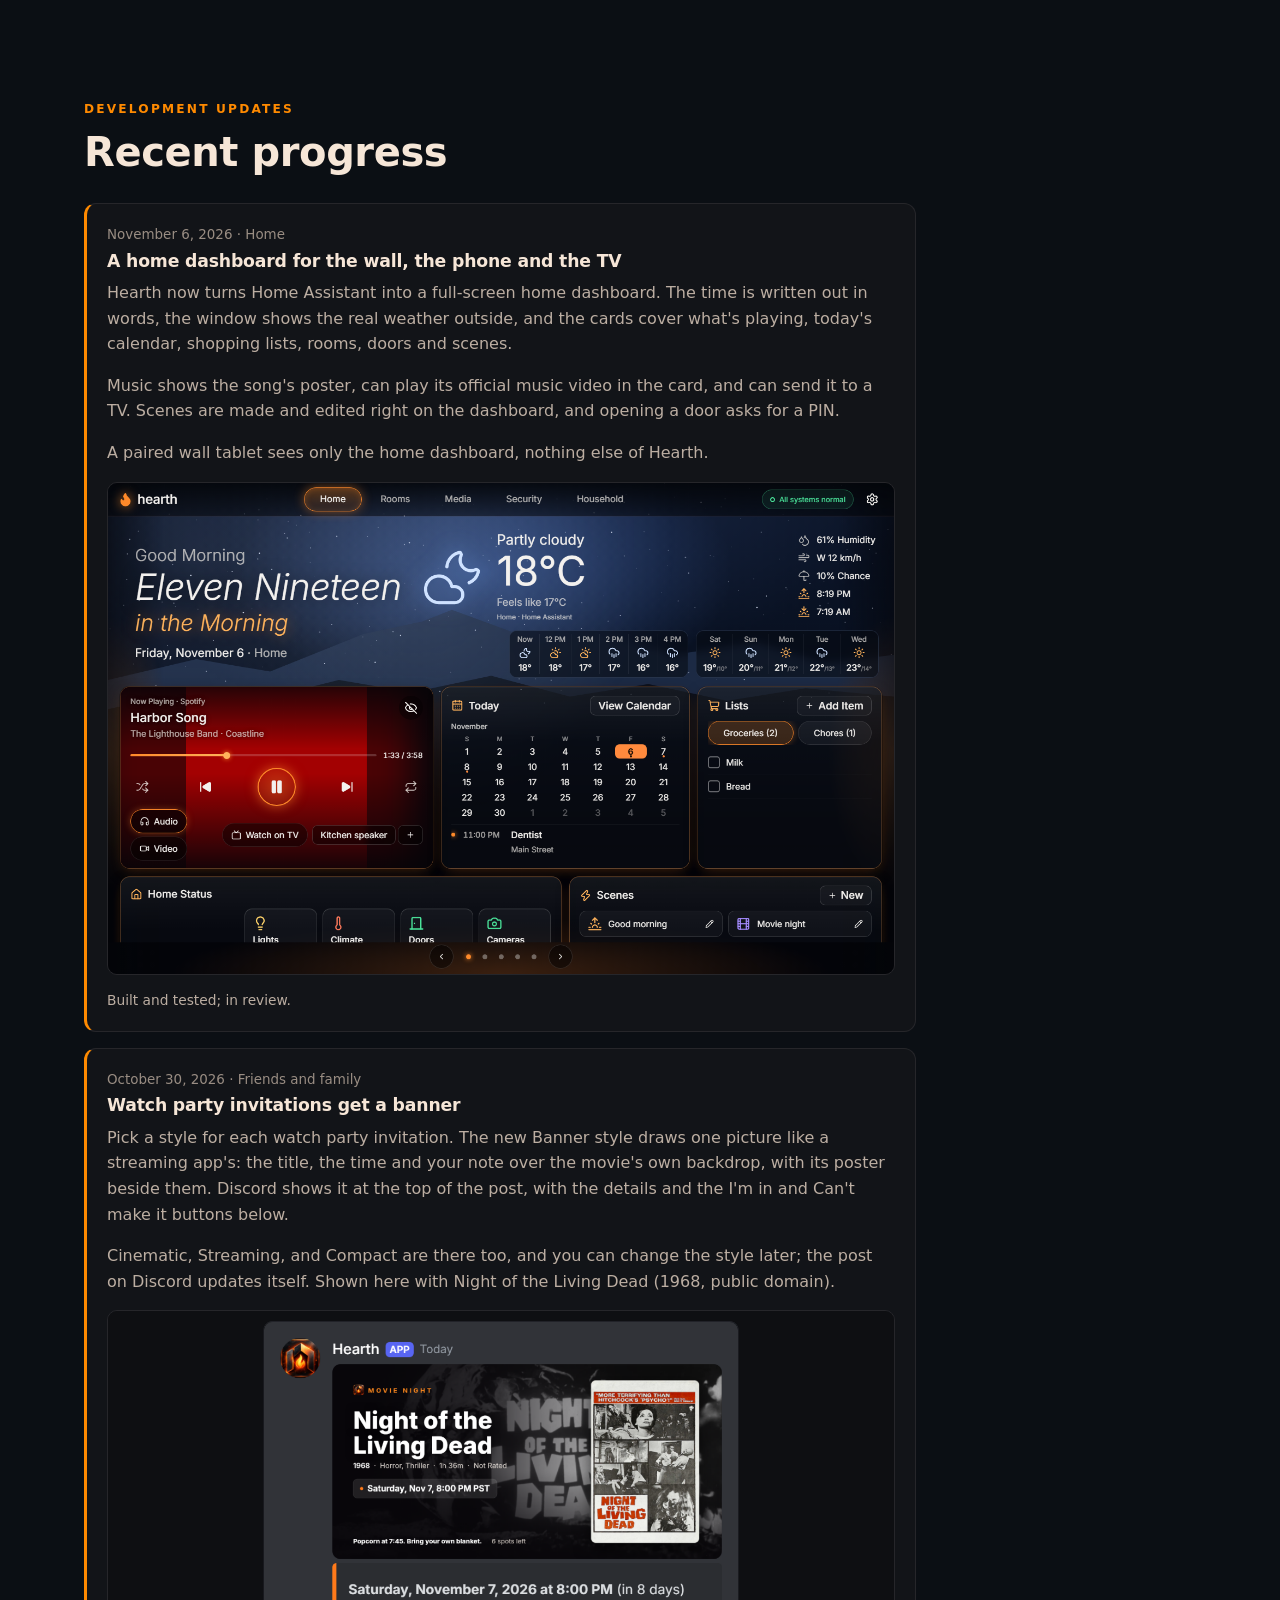
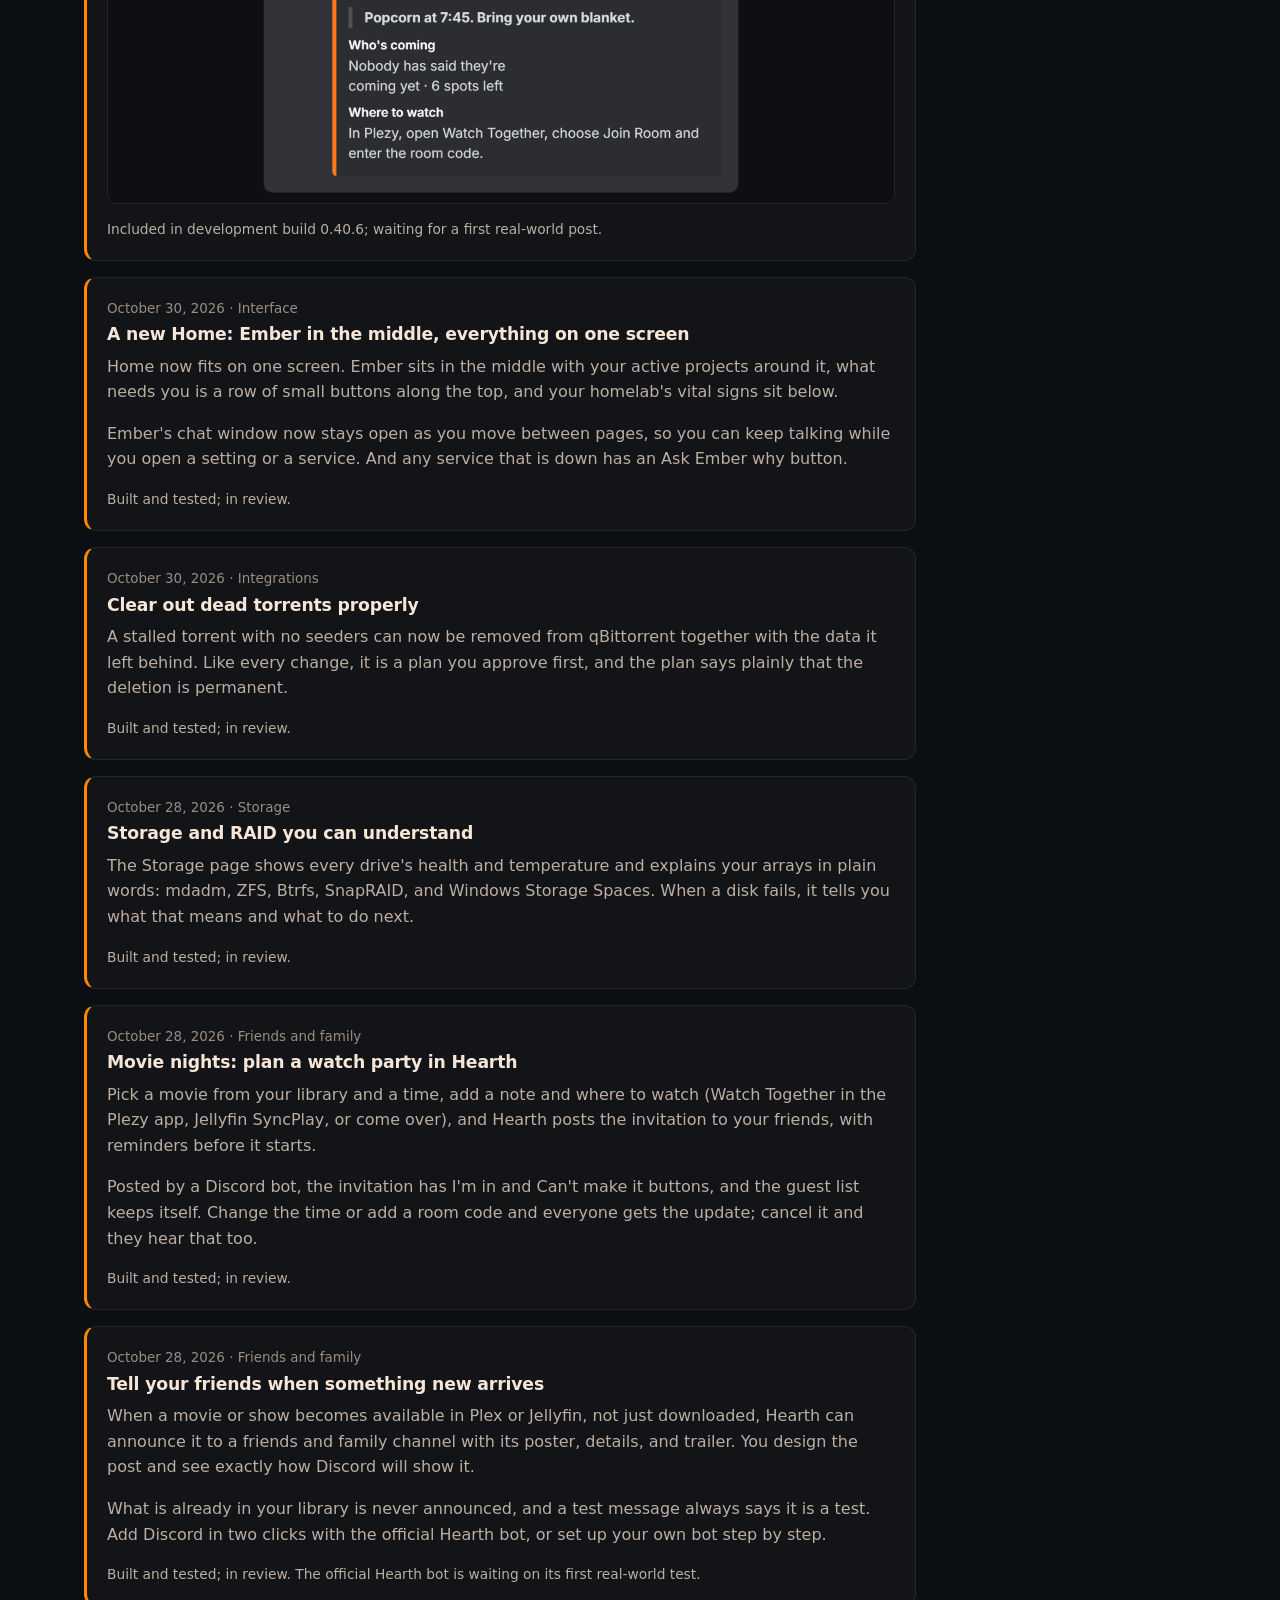
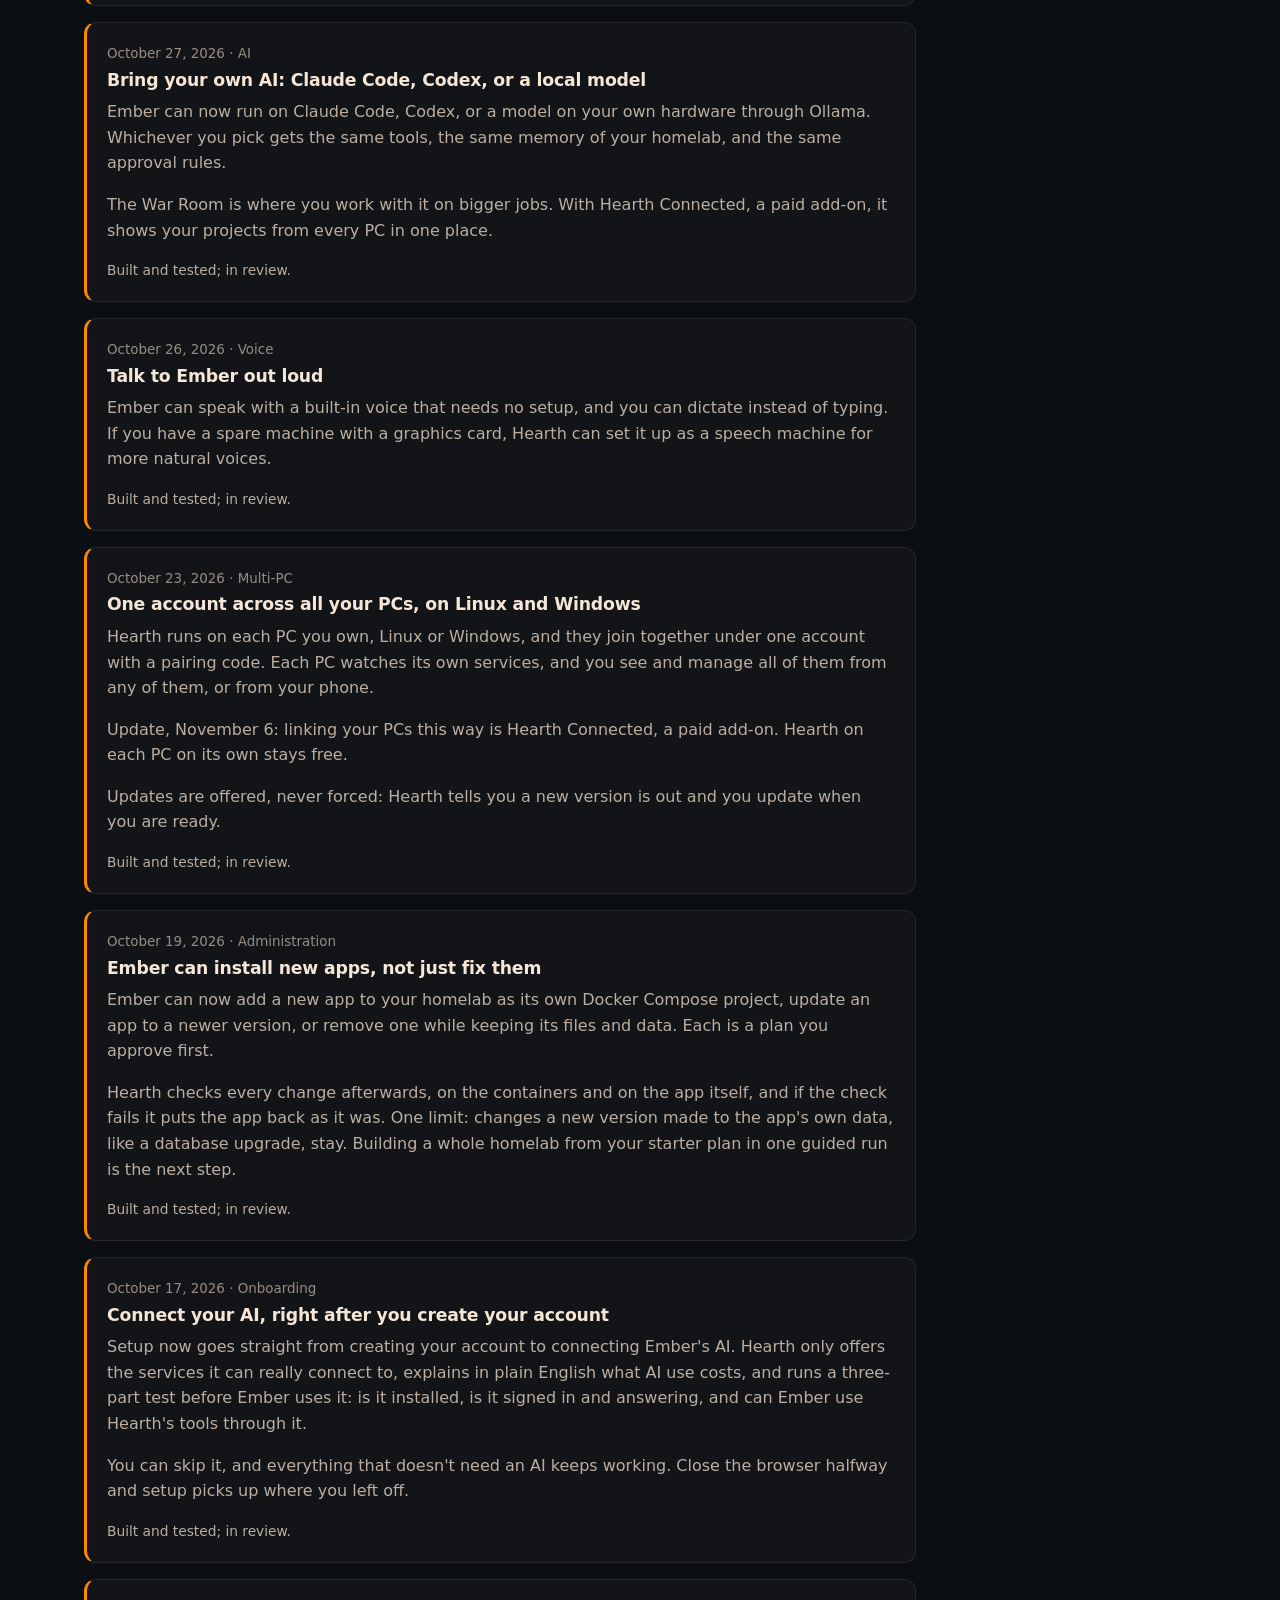
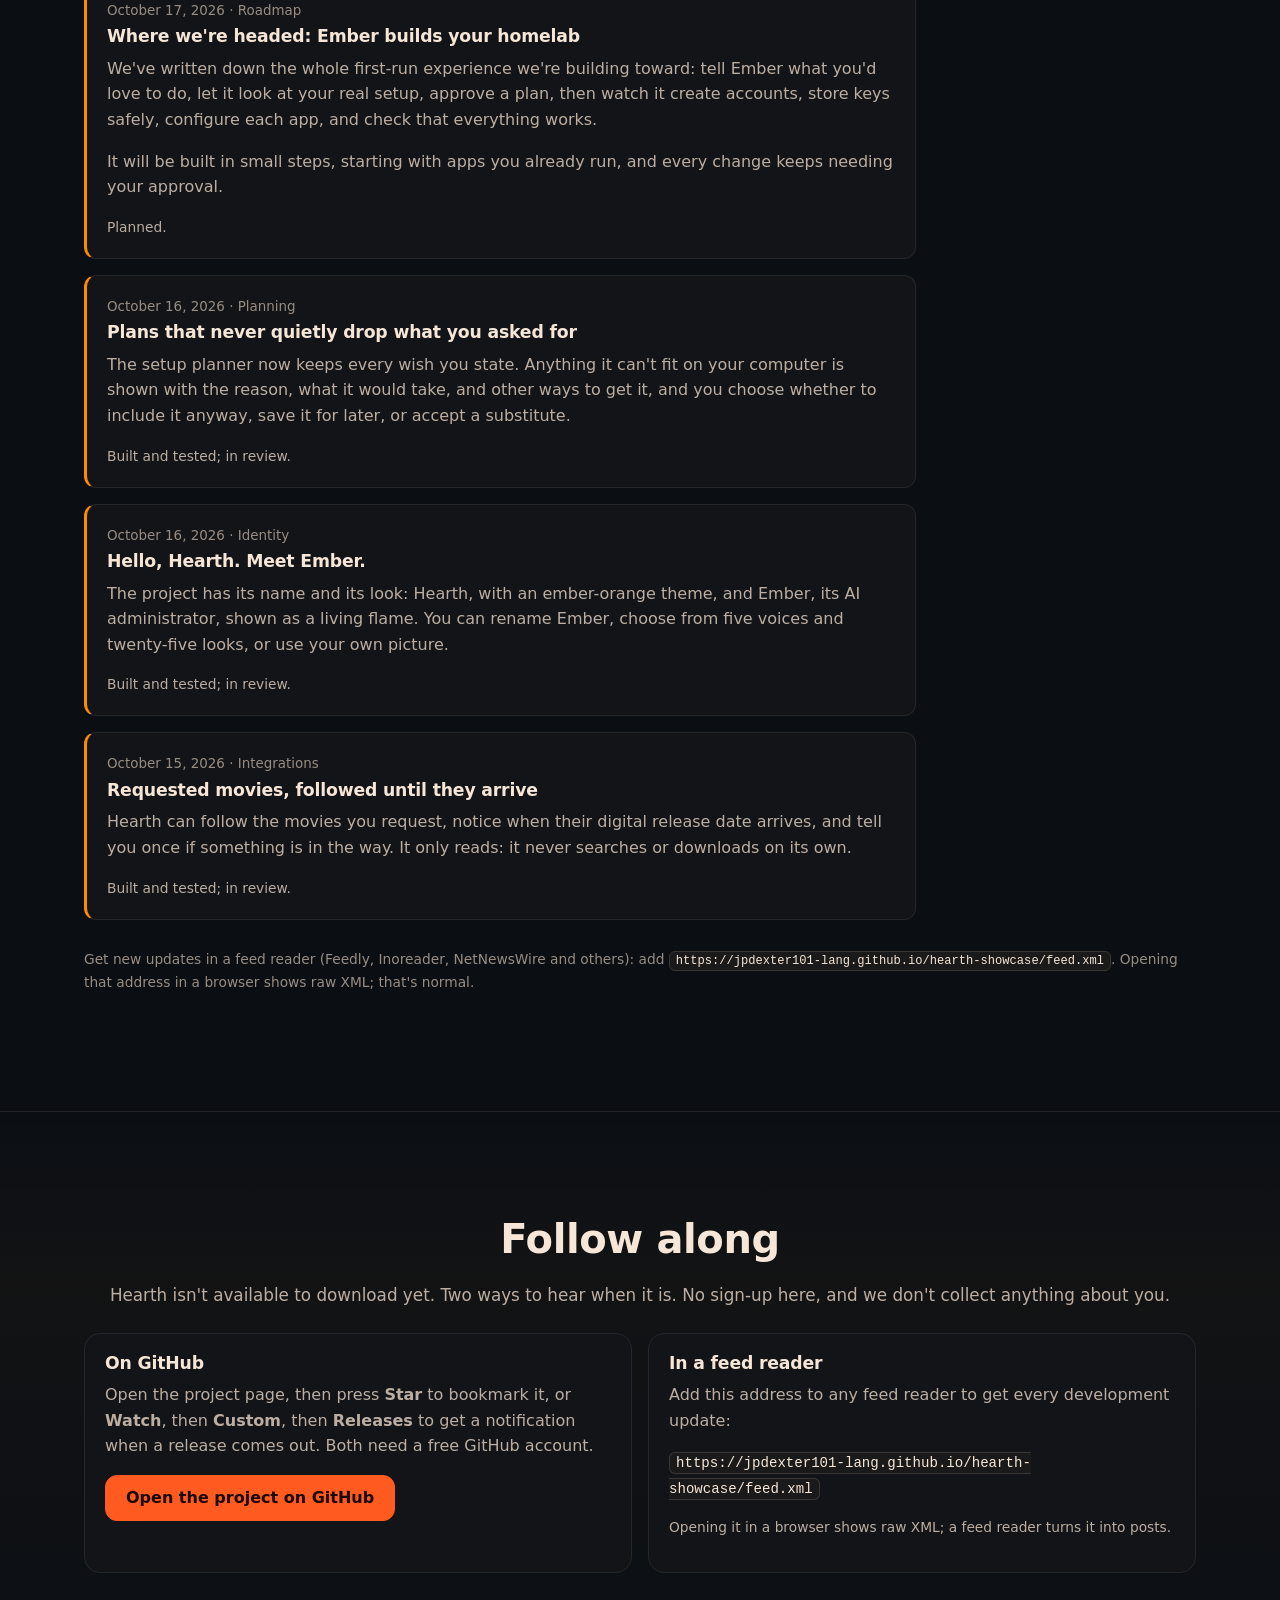
==== commit 61773ce5: "Ember: three choices for what it asks before acting" ====
--- a/docs/index.html
+++ b/docs/index.html
@@ -68,7 +68,7 @@
       <h2 id="ember-h">An administrator, not just a chatbot</h2>
       <p>Ember is Hearth&#39;s AI. It doesn&#39;t stop at answering questions: it looks into what&#39;s really happening on your machines, explains it in plain words, and fixes things.</p>
       <p>Ember is the AI you connect: Claude Code, Codex, or a local model through Ollama, with everything that AI can do. Hearth doesn&#39;t hold it back. You only decide what it asks your permission for before it acts.</p>
-      <p>By default, it asks before every change: each one is a plan you approve. Turn on Full access and it works the way Claude Code does on its own, asking first only before steps with serious consequences, like deleting data, changing networking, or using sudo.</p>
+      <p>You pick one of three: ask before every change (the default), ask before risky steps like restarts, app settings, or installs, or ask only before steps with serious consequences, like deleting data, changing networking, or using sudo. Ember asks in its reply and goes on after you say yes.</p>
       <p class="fine">You can rename Ember and give it a different voice and look. Ember thinks with the AI service you connect.</p>
     </div>
   </div>
@@ -77,7 +77,7 @@
     <li><span class="n">2</span><h3>Investigate</h3><span class="chip chip-implemented">Implemented</span><p>Reads logs, app status, and your machine through Hearth&#39;s own tools.</p></li>
     <li><span class="n">3</span><h3>Diagnose</h3><span class="chip chip-implemented">Implemented</span><p>Explains what is wrong and how sure it is.</p></li>
     <li><span class="n">4</span><h3>Recommend</h3><span class="chip chip-implemented">Implemented</span><p>Proposes an exact plan, step by step.</p></li>
-    <li><span class="n">5</span><h3>Approve</h3><span class="chip chip-implemented">Implemented</span><p>You choose what needs your OK: every change (the default), or with Full access, only steps with serious consequences.</p></li>
+    <li><span class="n">5</span><h3>Approve</h3><span class="chip chip-implemented">Implemented</span><p>You choose what needs your OK: every change, risky steps, or only steps with serious consequences.</p></li>
     <li><span class="n">6</span><h3>Execute</h3><span class="chip chip-implemented">Implemented</span><p>Installs, restarts, repairs, and settings in any connected app, as the plan you approved.</p></li>
     <li><span class="n">7</span><h3>Verify</h3><span class="chip chip-implemented">Implemented</span><p>Each step is checked by reading the result back, and the plan stops at the first failure. Changed settings are put back; anything that can&#39;t be undone is marked before you approve.</p></li>
     <li><span class="n">8</span><h3>Remember</h3><span class="chip chip-implemented">Implemented</span><p>Keeps what it learned, with you reviewing what it saves.</p></li>
@@ -132,7 +132,7 @@
   <ul class="counts" aria-label="Milestones by stage"><li><strong>1</strong> planned</li><li><strong>1</strong> in development</li><li><strong>8</strong> implemented</li><li><strong>0</strong> verified</li><li><strong>0</strong> released</li></ul>
   <div class="cards">
     <article class="card"><header><h3>Core Hearth interface</h3><span class="chip chip-implemented">Implemented</span></header><ol class="track" aria-label="Stage: Implemented"><li class="done"><span class="sr-only">Planned</span></li><li class="done"><span class="sr-only">In development</span></li><li class="now"><span class="sr-only">Implemented (current)</span></li><li class=""><span class="sr-only">Verified</span></li><li class=""><span class="sr-only">Released</span></li></ol><p>Home, services, projects, to-dos, saved work, storage, and settings in one place, on desktop, phone, and an Android app.</p><p class="fine">Home is now one screen with Ember in the middle and your projects around it. Most pieces are still waiting for the owner&#39;s final hands-on sign-off.</p></article>
-    <article class="card"><header><h3>Ember, the AI administrator</h3><span class="chip chip-implemented">Implemented</span></header><ol class="track" aria-label="Stage: Implemented"><li class="done"><span class="sr-only">Planned</span></li><li class="done"><span class="sr-only">In development</span></li><li class="now"><span class="sr-only">Implemented (current)</span></li><li class=""><span class="sr-only">Verified</span></li><li class=""><span class="sr-only">Released</span></li></ol><p>Ember is a full AI coding agent that knows your homelab: it investigates, explains, remembers, and fixes things with you.</p><p class="fine">You choose what Ember asks permission for. By default, anything that changes a system is a plan you approve. With Full access on, it works like Claude Code on its own and asks first only before steps with serious consequences, like deleting data. Through Hearth&#39;s tools, Ember uses your passwords and keys without seeing them.</p></article>
+    <article class="card"><header><h3>Ember, the AI administrator</h3><span class="chip chip-implemented">Implemented</span></header><ol class="track" aria-label="Stage: Implemented"><li class="done"><span class="sr-only">Planned</span></li><li class="done"><span class="sr-only">In development</span></li><li class="now"><span class="sr-only">Implemented (current)</span></li><li class=""><span class="sr-only">Verified</span></li><li class=""><span class="sr-only">Released</span></li></ol><p>Ember is a full AI coding agent that knows your homelab: it investigates, explains, remembers, and fixes things with you.</p><p class="fine">You choose what Ember asks permission for: every change (the default), risky steps, or only steps with serious consequences, like deleting data. Through Hearth&#39;s tools, Ember uses your passwords and keys without seeing them.</p></article>
     <article class="card"><header><h3>Service discovery and monitoring</h3><span class="chip chip-implemented">Implemented</span></header><ol class="track" aria-label="Stage: Implemented"><li class="done"><span class="sr-only">Planned</span></li><li class="done"><span class="sr-only">In development</span></li><li class="now"><span class="sr-only">Implemented (current)</span></li><li class=""><span class="sr-only">Verified</span></li><li class=""><span class="sr-only">Released</span></li></ol><p>Finds the containers and apps on a machine, watches their health, and shows a live panel for each app, from the *arr apps and Plex to qBittorrent, Home Assistant, and more.</p><p class="fine">Every PC that runs Hearth watches its own services. Seeing all your PCs from one account is Hearth Connected, a paid add-on.</p></article>
     <article class="card"><header><h3>Guided first-run setup</h3><span class="chip chip-implemented">Implemented</span></header><ol class="track" aria-label="Stage: Implemented"><li class="done"><span class="sr-only">Planned</span></li><li class="done"><span class="sr-only">In development</span></li><li class="now"><span class="sr-only">Implemented (current)</span></li><li class=""><span class="sr-only">Verified</span></li><li class=""><span class="sr-only">Released</span></li></ol><p>Create your account, connect an AI, and make Ember your own, in one guided flow that picks up where you left off.</p><p class="fine">Account, personalization, and Connect your AI (Claude Code, Codex, or Ollama) are built and tested; waiting for hands-on review.</p></article>
     <article class="card"><header><h3>Choice of AI provider</h3><span class="chip chip-implemented">Implemented</span></header><ol class="track" aria-label="Stage: Implemented"><li class="done"><span class="sr-only">Planned</span></li><li class="done"><span class="sr-only">In development</span></li><li class="now"><span class="sr-only">Implemented (current)</span></li><li class=""><span class="sr-only">Verified</span></li><li class=""><span class="sr-only">Released</span></li></ol><p>Use the AI you already have: Claude Code, Codex, or a local model through Ollama.</p><p class="fine">Each one gets the same access and the same approval rules. Built and tested; waiting for hands-on review.</p></article>
